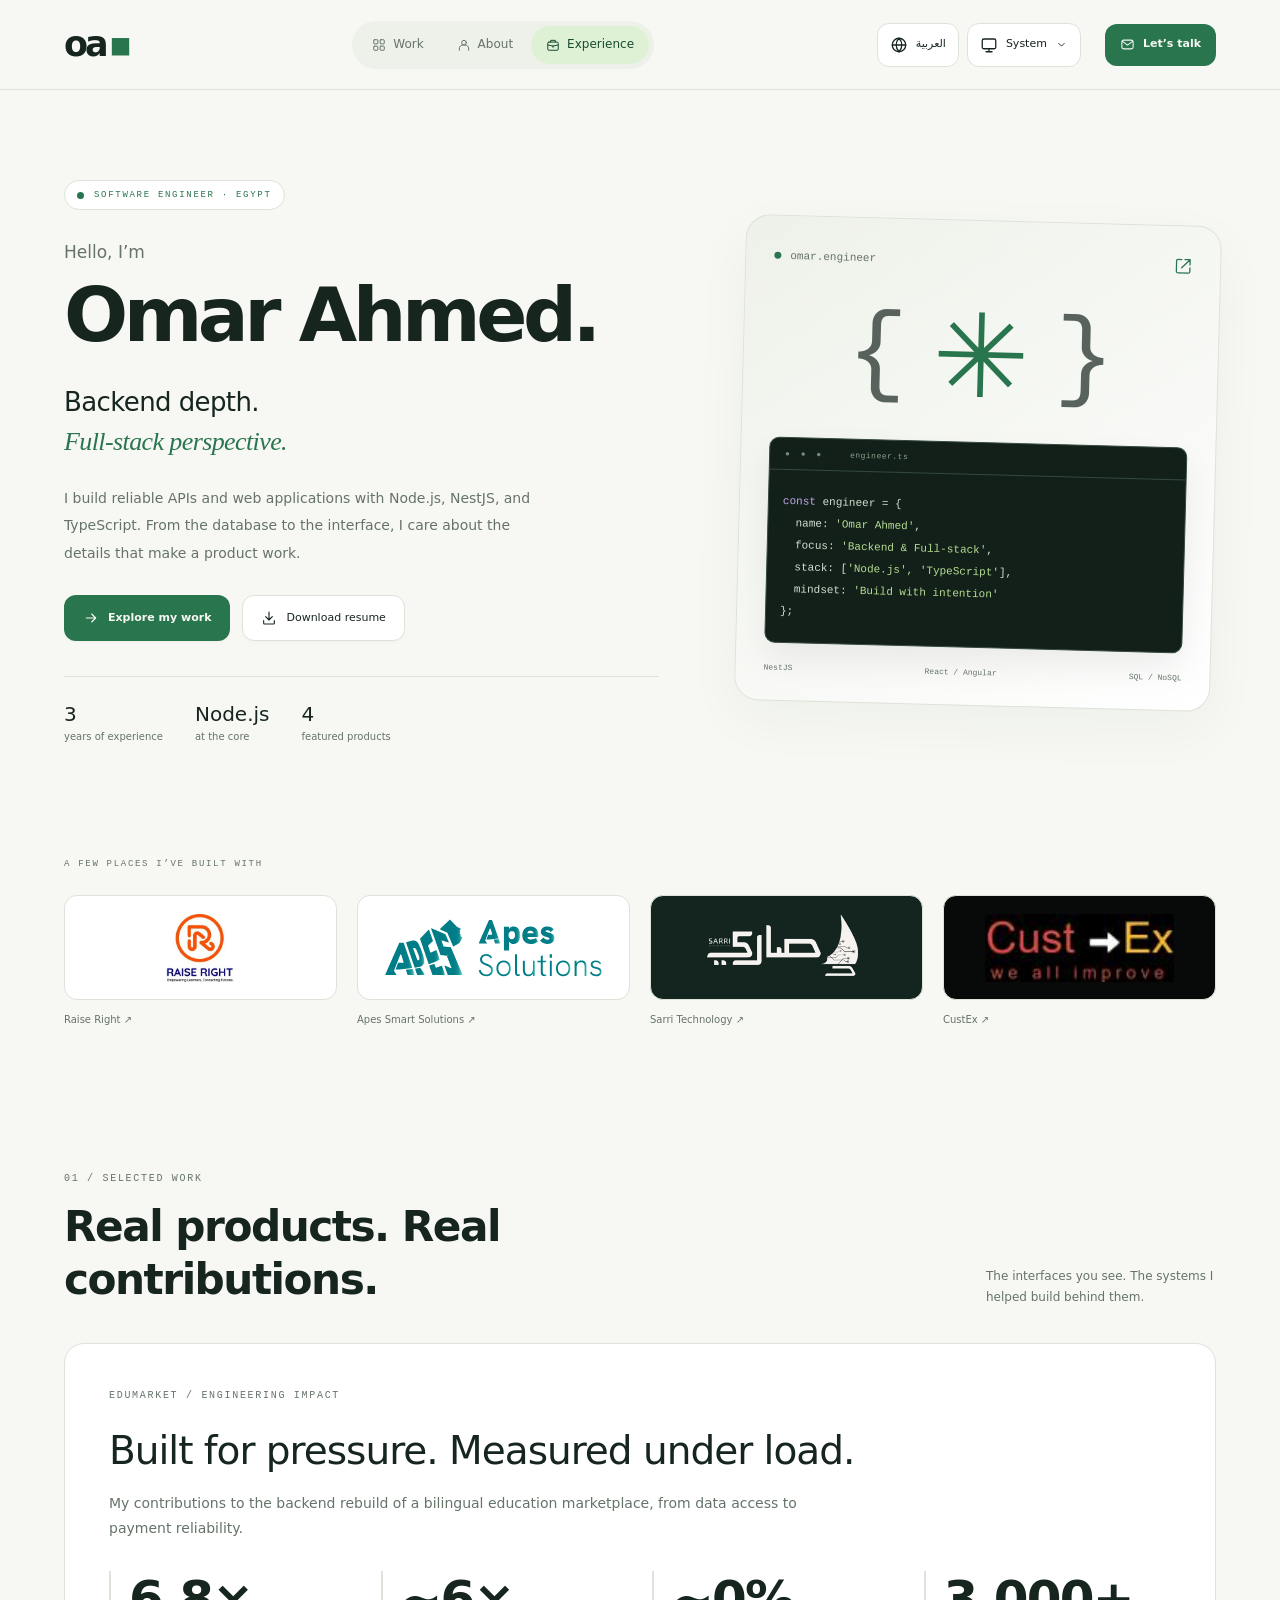
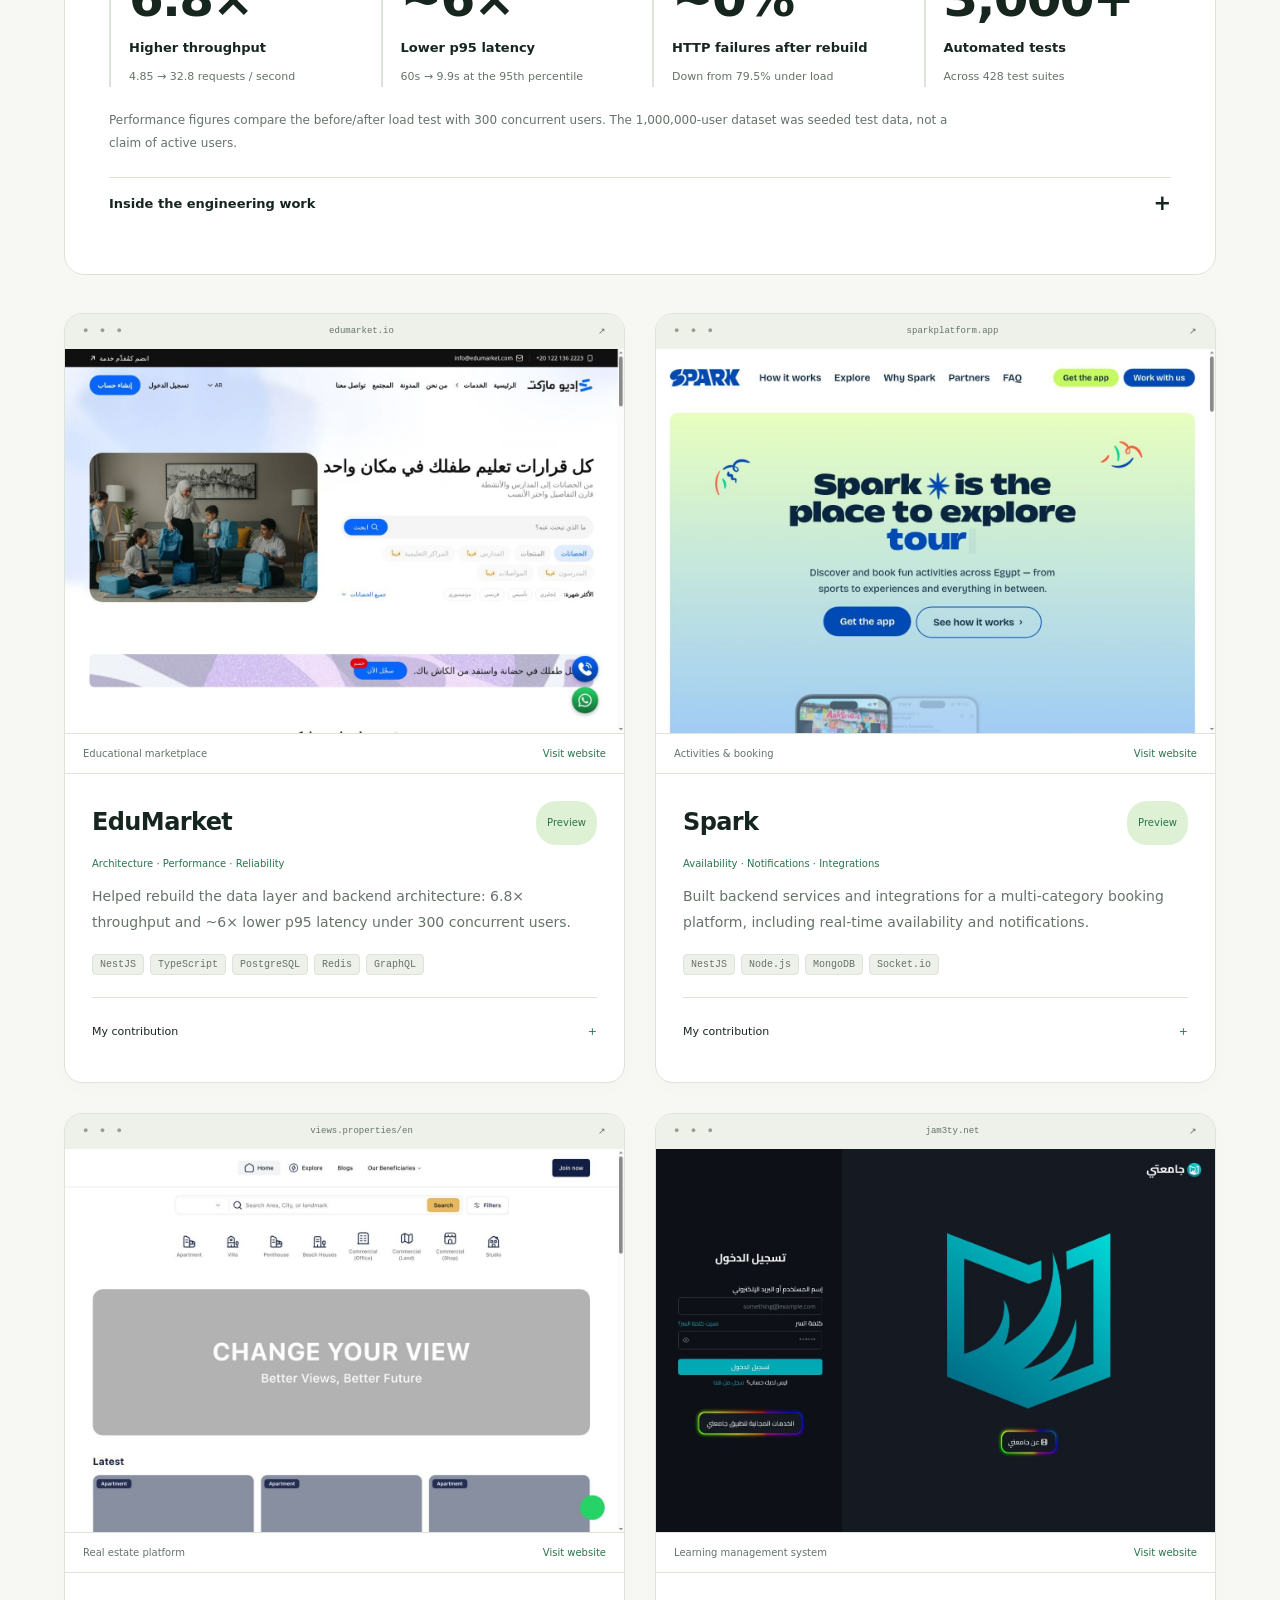
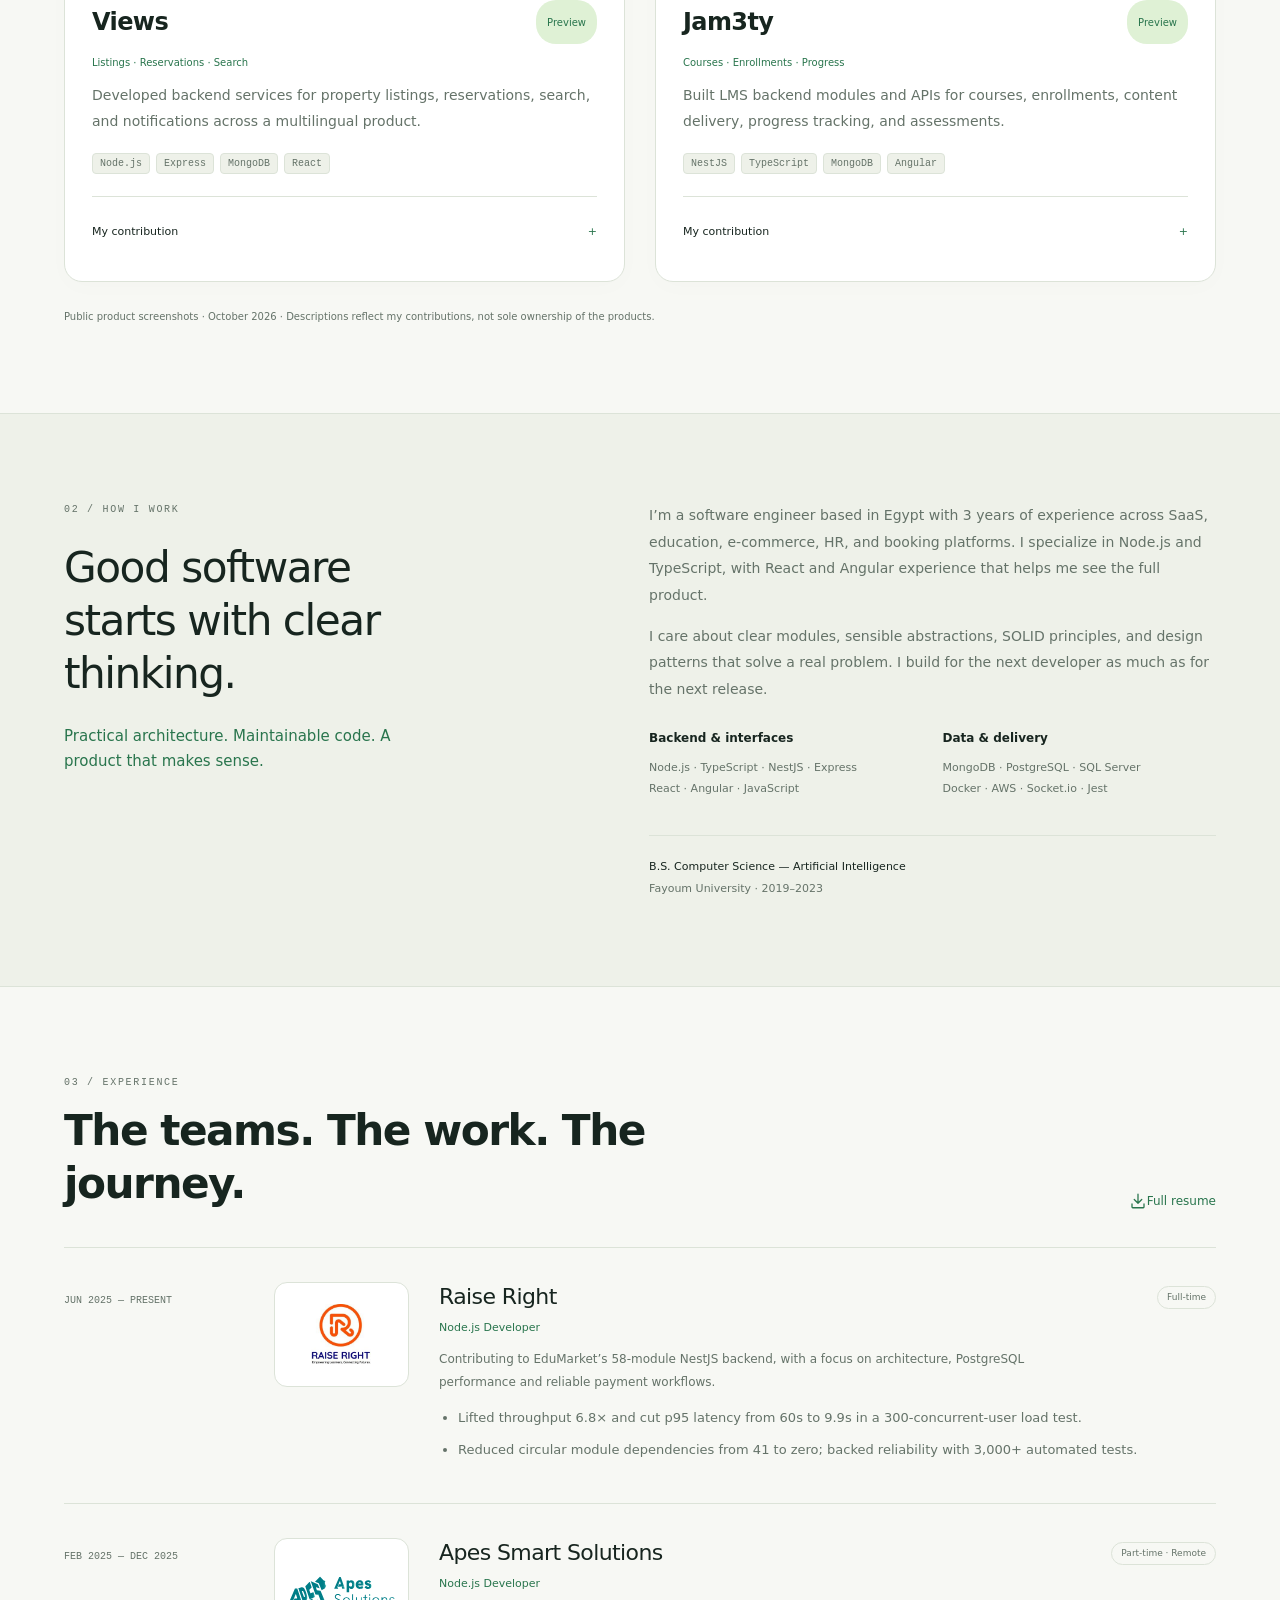
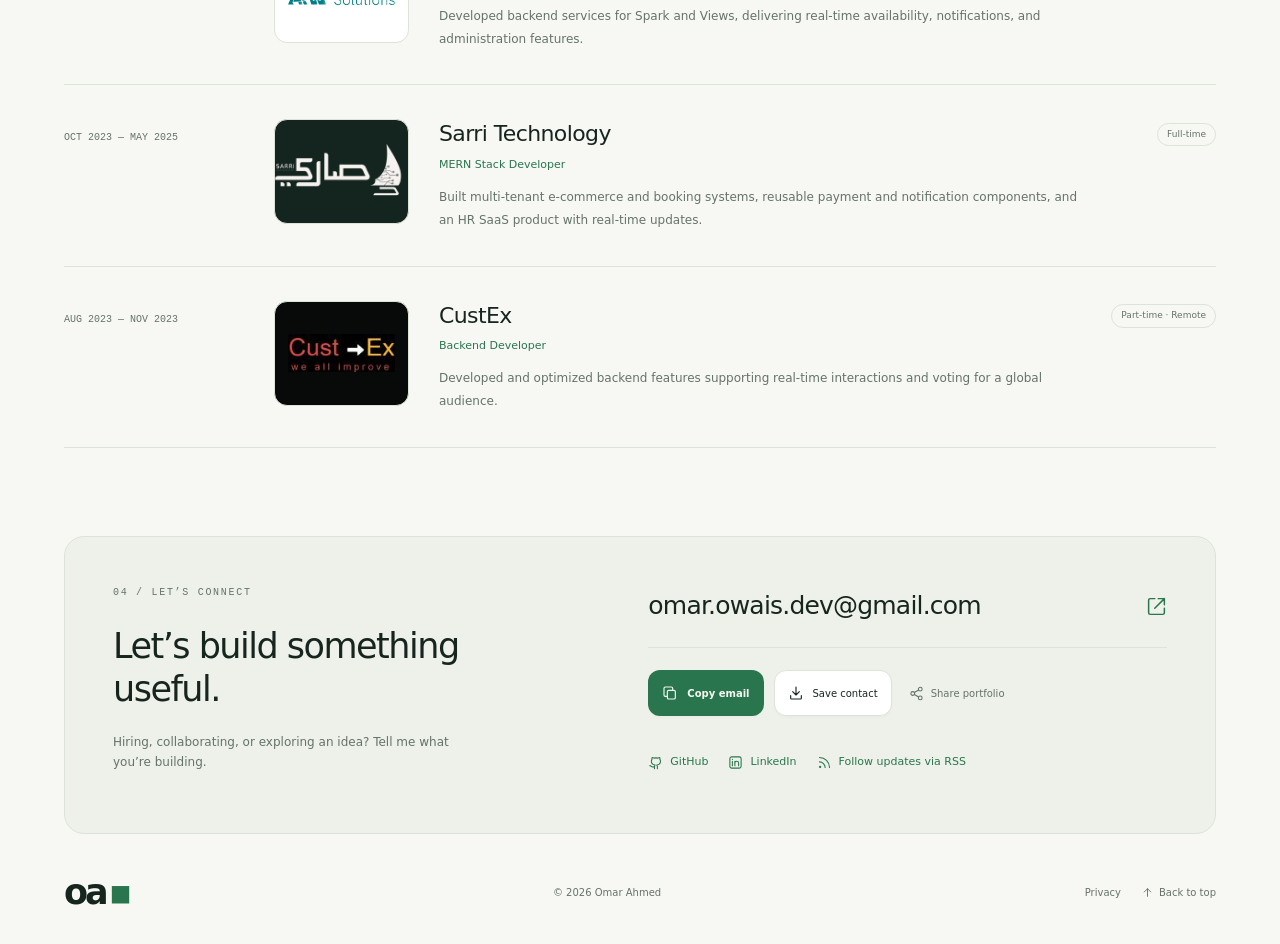
==== index.html @ 26982495 "Show measured EduMarket engineering results" ====
<!doctype html>
<html lang="en"><head><meta charset="utf-8"><meta name="viewport" content="width=device-width, initial-scale=1"><meta name="theme-color" content="#111816"><meta name="description" content="Omar Ahmed — Software Engineer specializing in Node.js, NestJS, TypeScript, and full-stack web applications."><title>Omar Ahmed | Node.js & NestJS Software Engineer</title>
<link rel="canonical" href="https://omarahmedowais.github.io/">
<meta property="og:type" content="website"><meta property="og:site_name" content="Omar Ahmed"><meta property="og:title" content="Omar Ahmed — Backend & Full-Stack Engineer"><meta property="og:description" content="Node.js, NestJS & TypeScript. Explore my work across education, booking, real estate, and SaaS."><meta property="og:url" content="https://omarahmedowais.github.io/"><meta property="og:image" content="https://omarahmedowais.github.io/social-card.png"><meta property="og:image:width" content="1200"><meta property="og:image:height" content="630"><meta name="twitter:card" content="summary_large_image"><meta name="twitter:title" content="Omar Ahmed — Software Engineer"><meta name="twitter:description" content="Backend depth. Product perspective. Node.js, NestJS & TypeScript."><meta name="twitter:image" content="https://omarahmedowais.github.io/social-card.png"><link rel="alternate" type="application/rss+xml" title="Omar Ahmed — Updates" href="feed.xml">
<script type="application/ld+json">{"@context": "https://schema.org", "@type": "Person", "name": "Omar Ahmed", "url": "https://omarahmedowais.github.io/", "jobTitle": "Software Engineer", "email": "mailto:omar.owais.dev@gmail.com", "knowsAbout": ["Node.js", "TypeScript", "NestJS", "Backend Development", "React", "Angular"], "sameAs": ["https://github.com/OmarAhmedOwais", "https://www.linkedin.com/in/omar-ahmed-owais-abdel-tawab-13a09b1b2"]}</script><link rel="icon" href="favicon.svg" type="image/svg+xml"><link rel="stylesheet" href="design-v4.css?v=2"><script src="appearance-v3.js"></script><link rel="stylesheet" href="impact-v1.css"></head>
<body><svg xmlns="http://www.w3.org/2000/svg" class="icon-definitions" aria-hidden="true"><defs><symbol id="i-globe" viewBox="0 0 24 24"><circle cx="12" cy="12" r="9"/><path d="M3 12h18M12 3c5 5 5 13 0 18-5-5-5-13 0-18Z"/></symbol><symbol id="i-sun" viewBox="0 0 24 24"><circle cx="12" cy="12" r="4"/><path d="M12 2v2m0 16v2M2 12h2m16 0h2M5 5l1.5 1.5m11 11L19 19M5 19l1.5-1.5m11-11L19 5"/></symbol><symbol id="i-moon" viewBox="0 0 24 24"><path d="M20.5 13a8.5 8.5 0 0 1-9.5-9.5A8.5 8.5 0 1 0 20.5 13Z"/></symbol><symbol id="i-monitor" viewBox="0 0 24 24"><rect x="3" y="4" width="18" height="13" rx="2"/><path d="M8 21h8m-4-4v4"/></symbol><symbol id="i-chevron" viewBox="0 0 24 24"><path d="m7 10 5 5 5-5"/></symbol><symbol id="i-check" viewBox="0 0 24 24"><path d="m5 12 4 4L19 6"/></symbol><symbol id="i-menu" viewBox="0 0 24 24"><path d="M4 6h16M4 12h16M4 18h16"/></symbol><symbol id="i-close" viewBox="0 0 24 24"><path d="m6 6 12 12M6 18 18 6"/></symbol><symbol id="i-arrow" viewBox="0 0 24 24"><path d="M5 12h14m-6-6 6 6-6 6"/></symbol><symbol id="i-arrow-up" viewBox="0 0 24 24"><path d="M12 19V5m-6 6 6-6 6 6"/></symbol><symbol id="i-external" viewBox="0 0 24 24"><path d="M14 3h7v7m0-7-11 11M10 3H5a2 2 0 0 0-2 2v14a2 2 0 0 0 2 2h14a2 2 0 0 0 2-2v-5"/></symbol><symbol id="i-download" viewBox="0 0 24 24"><path d="M12 3v12m-5-5 5 5 5-5M4 16v4a1 1 0 0 0 1 1h14a1 1 0 0 0 1-1v-4"/></symbol><symbol id="i-copy" viewBox="0 0 24 24"><rect x="8" y="8" width="12" height="13" rx="2"/><path d="M16 8V5a2 2 0 0 0-2-2H5a2 2 0 0 0-2 2v10a2 2 0 0 0 2 2h3"/></symbol><symbol id="i-share" viewBox="0 0 24 24"><circle cx="18" cy="5" r="3"/><circle cx="6" cy="12" r="3"/><circle cx="18" cy="19" r="3"/><path d="m8.6 10.5 6.8-4m-6.8 7 6.8 4"/></symbol><symbol id="i-mail" viewBox="0 0 24 24"><rect x="3" y="5" width="18" height="14" rx="3"/><path d="m4 7 8 6 8-6"/></symbol><symbol id="i-briefcase" viewBox="0 0 24 24"><rect x="3" y="7" width="18" height="14" rx="2"/><path d="M8 7V4h8v3M3 12a22 22 0 0 0 18 0m-9 1v3"/></symbol><symbol id="i-user" viewBox="0 0 24 24"><circle cx="12" cy="8" r="4"/><path d="M4 21v-2a7 7 0 0 1 7-7h2a7 7 0 0 1 7 7v2"/></symbol><symbol id="i-grid" viewBox="0 0 24 24"><rect x="3" y="3" width="7" height="7" rx="1"/><rect x="14" y="3" width="7" height="7" rx="1"/><rect x="3" y="14" width="7" height="7" rx="1"/><rect x="14" y="14" width="7" height="7" rx="1"/></symbol><symbol id="i-maximize" viewBox="0 0 24 24"><path d="M8 3H3v5m13-5h5v5M3 16v5h5m13-5v5h-5"/></symbol><symbol id="i-github" viewBox="0 0 24 24"><path d="M9 19c-4 1-4-2-6-2m12 5v-4a3 3 0 0 0-1-2c3-.3 6-1.5 6-6a4.5 4.5 0 0 0-1-3c.2-1 .1-2-.3-3-1 0-2 .6-3 1a11 11 0 0 0-6 0C8.7 4.5 7.7 4 6.7 4c-.4 1-.5 2-.3 3a4.5 4.5 0 0 0-1 3c0 4.5 3 5.7 6 6a3 3 0 0 0-1 2v4"/></symbol><symbol id="i-linkedin" viewBox="0 0 24 24"><rect x="3" y="3" width="18" height="18" rx="3"/><path d="M7 10v7m0-10v.01M11 17v-7m0 3a3 3 0 0 1 6 0v4"/></symbol><symbol id="i-rss" viewBox="0 0 24 24"><circle cx="5" cy="19" r="1"/><path d="M4 11a9 9 0 0 1 9 9M4 4a16 16 0 0 1 16 16"/></symbol></defs></svg><a data-i18n="skip" href="#main" class="skip" >Skip to content</a><header class="site-header"><a class="logo" href="#main" aria-label="Omar Ahmed">oa<span>▪</span></a><button id="mobile-toggle" class="mobile-toggle" type="button" aria-expanded="false" aria-controls="main-navigation" aria-label="Open navigation"><svg class="icon " aria-hidden="true" focusable="false"><use href="#i-menu"></use></svg></button><nav id="main-navigation" aria-label="Main navigation"><a href="#work" class="" ><svg class="icon " aria-hidden="true" focusable="false"><use href="#i-grid"></use></svg><span data-i18n="work">Work</span></a><a href="#about" class="" ><svg class="icon " aria-hidden="true" focusable="false"><use href="#i-user"></use></svg><span data-i18n="about">About</span></a><a href="#experience" class="" ><svg class="icon " aria-hidden="true" focusable="false"><use href="#i-briefcase"></use></svg><span data-i18n="experience">Experience</span></a></nav><div class="preferences"><button id="language-toggle" class="preference-button" type="button" aria-label="Switch to Arabic"><svg class="icon " aria-hidden="true" focusable="false"><use href="#i-globe"></use></svg><span data-language-name lang="ar">العربية</span></button><div class="theme-control"><button type="button" id="theme-toggle" class="preference-button" aria-haspopup="menu" aria-expanded="false" aria-controls="theme-menu" aria-label="Color theme"><svg class="icon theme-glyph" aria-hidden="true" focusable="false"><use href="#i-monitor"></use></svg><span id="theme-current" data-i18n="system_theme">System</span><svg class="icon chevron" aria-hidden="true" focusable="false"><use href="#i-chevron"></use></svg></button><div id="theme-menu" class="theme-menu" role="menu" aria-label="Color theme" hidden><button type="button" role="menuitemradio" aria-checked="false" data-theme-choice="system"><svg class="icon " aria-hidden="true" focusable="false"><use href="#i-monitor"></use></svg><span data-i18n="system_theme">System</span><svg class="icon selection-check" aria-hidden="true" focusable="false"><use href="#i-check"></use></svg></button><button type="button" role="menuitemradio" aria-checked="false" data-theme-choice="light"><svg class="icon " aria-hidden="true" focusable="false"><use href="#i-sun"></use></svg><span data-i18n="light_theme">Light</span><svg class="icon selection-check" aria-hidden="true" focusable="false"><use href="#i-check"></use></svg></button><button type="button" role="menuitemradio" aria-checked="false" data-theme-choice="dark"><svg class="icon " aria-hidden="true" focusable="false"><use href="#i-moon"></use></svg><span data-i18n="dark_theme">Dark</span><svg class="icon selection-check" aria-hidden="true" focusable="false"><use href="#i-check"></use></svg></button></div></div></div><a href="mailto:omar.owais.dev@gmail.com" class="header-contact" ><svg class="icon " aria-hidden="true" focusable="false"><use href="#i-mail"></use></svg><span data-i18n="header_contact">Let’s talk</span></a></header><main id="main"><section class="hero"><div class="hero-copy"><p class="eyebrow"><span class="status-dot"></span><span data-i18n="intro_tag" >SOFTWARE ENGINEER · EGYPT</span></p><p data-i18n="hello" class="hero-hello">Hello, I’m</p><h1 data-i18n="name" >Omar Ahmed.</h1><div class="hero-title"><span data-i18n="role" >Backend depth.</span><br><em data-i18n="role2" >Full-stack perspective.</em></div><p data-i18n="intro" class="intro">I build reliable APIs and web applications with Node.js, NestJS, and TypeScript. From the database to the interface, I care about the details that make a product work.</p><div class="hero-actions"><a href="#work" class="button primary" ><svg class="icon " aria-hidden="true" focusable="false"><use href="#i-arrow"></use></svg><span data-i18n="explore">Explore my work</span></a><a href="Omar-Ahmed-Resume.pdf" class="button secondary" download data-event="resume_download"><svg class="icon " aria-hidden="true" focusable="false"><use href="#i-download"></use></svg><span data-i18n="resume">Download resume</span></a></div><div class="hero-facts"><div><strong>3</strong><span data-i18n="years" >years of experience</span></div><div><strong>Node.js</strong><span data-i18n="core" >at the core</span></div><div><strong>4</strong><span data-i18n="products" >featured products</span></div></div></div><div class="engineer-card"><div class="card-top"><span class="status-dot"></span><span>omar.engineer</span><span class="card-symbol"><svg class="icon " aria-hidden="true" focusable="false"><use href="#i-external"></use></svg></span></div><div class="code-portrait" aria-hidden="true"><span class="brace">&#123;</span><span class="code-star">✳</span><span class="brace">&#125;</span></div><div class="code-window" dir="ltr"><div class="code-dots">● ● ● <span>engineer.ts</span></div><pre><code><span class="code-purple">const</span> engineer = &#123;
  name: <span class="code-green">'Omar Ahmed'</span>,
  focus: <span class="code-green">'Backend & Full-stack'</span>,
  stack: [<span class="code-green">'Node.js', 'TypeScript'</span>],
  mindset: <span class="code-green">'Build with intention'</span>
&#125;;</code></pre></div><div class="card-footer"><span>NestJS</span><span>React / Angular</span><span>SQL / NoSQL</span></div></div></section><section class="company-strip"><p data-i18n="companies_title" class="eyebrow">A FEW PLACES I’VE BUILT WITH</p><div class="company-logos"><a class="company-item" href="https://www.linkedin.com/company/raise-right/" target="_blank" rel="noopener noreferrer"><div class="brand-panel raise"><img src="raise-right-logo.jpg" alt="Raise Right" width="180" height="88"></div><span>Raise Right ↗</span></a><a class="company-item" href="https://apessolutions.com/" target="_blank" rel="noopener noreferrer"><div class="brand-panel apes"><img src="apes-logo.svg" alt="Apes Smart Solutions" width="180" height="88"></div><span>Apes Smart Solutions ↗</span></a><a class="company-item" href="https://sarri.sa/" target="_blank" rel="noopener noreferrer"><div class="brand-panel sarri"><img src="sarri-logo.png" alt="Sarri Technology" width="180" height="88"></div><span>Sarri Technology ↗</span></a><a class="company-item" href="https://custex.com/celebrities" target="_blank" rel="noopener noreferrer"><div class="brand-panel custex"><img src="custex-logo.webp" alt="CustEx" width="180" height="88"></div><span>CustEx ↗</span></a></div></section><section id="work"><div class="section-heading"><div><p data-i18n="work_eyebrow" class="eyebrow">01 / SELECTED WORK</p><h2 data-i18n="work_title" >Real products. Real contributions.</h2></div><p data-i18n="work_intro" >The interfaces you see. The systems I helped build behind them.</p></div><article class="impact-case" aria-labelledby="impact-title"><p class="eyebrow" data-i18n="impact_eyebrow">EDUMARKET / ENGINEERING IMPACT</p><h3 id="impact-title" data-i18n="impact_title">Built for pressure. Measured under load.</h3><p class="impact-intro" data-i18n="impact_intro">My contributions to the backend rebuild of a bilingual education marketplace, from data access to payment reliability.</p><div class="impact-metrics"><div class="impact-metric"><strong dir="ltr">6.8×</strong><span data-i18n="impact_throughput">Higher throughput</span><small data-i18n="impact_throughput_detail">4.85 → 32.8 requests / second</small></div><div class="impact-metric"><strong dir="ltr">~6×</strong><span data-i18n="impact_latency">Lower p95 latency</span><small data-i18n="impact_latency_detail">60s → 9.9s at the 95th percentile</small></div><div class="impact-metric"><strong dir="ltr">~0%</strong><span data-i18n="impact_failures">HTTP failures after rebuild</span><small data-i18n="impact_failures_detail">Down from 79.5% under load</small></div><div class="impact-metric"><strong dir="ltr">3,000+</strong><span data-i18n="impact_tests">Automated tests</span><small data-i18n="impact_tests_detail">Across 428 test suites</small></div></div><p class="impact-context" data-i18n="impact_context">Performance figures compare the before/after load test with 300 concurrent users. The 1,000,000-user dataset was seeded test data, not a claim of active users.</p><details class="impact-details"><summary><span data-i18n="impact_expand">Inside the engineering work</span><span aria-hidden="true">+</span></summary><div class="impact-breakdown"><div><h4 data-i18n="impact_arch_h">Architecture with clear boundaries</h4><p data-i18n="impact_arch">Contributed across 58 NestJS modules using CQRS, hexagonal architecture and DDD, with GraphQL and REST interfaces. Removed 41 circular module dependencies; dependency-cruiser and commit/push checks keep them at zero.</p></div><div><h4 data-i18n="impact_data_h">Faster paths to the data</h4><p data-i18n="impact_data">Used pg_stat_statements to locate bottlenecks, then addressed unindexed scans and N+1 queries with targeted indexes, DataLoader batching and tag-based Redis caching. Top queries fell from 6–15s to sub-millisecond; measured cache hits reached 99.9%.</p></div><div><h4 data-i18n="impact_payment_h">Recovery where it matters</h4><p data-i18n="impact_payment">Restored enrollment and wallet flows from 0% to 100% success in load tests. Integrated Kashier and Paymob with circuit breakers, alongside wallet and installment workflows.</p></div><div><h4 data-i18n="impact_quality_h">Reliability backed by tests</h4><p data-i18n="impact_quality">3,000+ tests across 428 Jest/Testcontainers suites, plus 23 k6 scenarios using 1,000,000 seeded users. Coverage includes a 20→200 RPS spike and a 45-minute soak at 15 RPS, with Sentry, Prometheus and Loki for observability.</p></div></div></details></article><div class="project-grid"><article class="project"><a class="project-preview" href="https://edumarket.io/" target="_blank" rel="noopener noreferrer" data-event="project_visit" data-project="edumarket" aria-label="EduMarket"><div class="browser-bar" dir="ltr"><span>● ● ●</span><span>edumarket.io</span><span>↗</span></div><img src="edumarket.jpg" alt="EduMarket website" loading="lazy" width="1348" height="926"><div class="preview-label"><span data-i18n="edumarket_cat" >Educational marketplace</span><span data-i18n="edumarket_visit" >Visit website ↗</span></div></a><div class="project-content"><div class="project-title"><h3 data-i18n="edumarket_name" >EduMarket</h3><button class="zoom-button" type="button" data-preview="edumarket.jpg" data-title="EduMarket"><span data-i18n="edumarket_preview" >⤢ Preview</span></button></div><p data-i18n="edumarket_scope" class="project-scope">Architecture · Performance · Reliability</p><p data-i18n="edumarket_desc" class="project-description">Helped rebuild the data layer and backend architecture: 6.8× throughput and ~6× lower p95 latency under 300 concurrent users.</p><div class="tags"><span dir="ltr">NestJS</span><span dir="ltr">TypeScript</span><span dir="ltr">PostgreSQL</span><span dir="ltr">Redis</span><span dir="ltr">GraphQL</span></div><details class="case-details"><summary><span data-i18n="edumarket_contribution" >My contribution</span><span aria-hidden="true">+</span></summary><div><p data-i18n="edumarket_detail" >Contributed across 58 NestJS modules, optimized PostgreSQL read paths with DataLoader and Redis, and restored enrollment and wallet flows to 100% success under load. See the engineering impact breakdown above.</p><p data-i18n="edumarket_stack" >Stack: NestJS, TypeScript, PostgreSQL, Redis, GraphQL, REST</p></div></details></div></article><article class="project"><a class="project-preview" href="https://sparkplatform.app/" target="_blank" rel="noopener noreferrer" data-event="project_visit" data-project="spark" aria-label="Spark"><div class="browser-bar" dir="ltr"><span>● ● ●</span><span>sparkplatform.app</span><span>↗</span></div><img src="spark.jpg" alt="Spark website" loading="lazy" width="1348" height="926"><div class="preview-label"><span data-i18n="spark_cat" >Activities & booking</span><span data-i18n="spark_visit" >Visit website ↗</span></div></a><div class="project-content"><div class="project-title"><h3 data-i18n="spark_name" >Spark</h3><button class="zoom-button" type="button" data-preview="spark.jpg" data-title="Spark"><span data-i18n="spark_preview" >⤢ Preview</span></button></div><p data-i18n="spark_scope" class="project-scope">Availability · Notifications · Integrations</p><p data-i18n="spark_desc" class="project-description">Built backend services and integrations for a multi-category booking platform, including real-time availability and notifications.</p><div class="tags"><span dir="ltr">NestJS</span><span dir="ltr">Node.js</span><span dir="ltr">MongoDB</span><span dir="ltr">Socket.io</span></div><details class="case-details"><summary><span data-i18n="spark_contribution" >My contribution</span><span aria-hidden="true">+</span></summary><div><p data-i18n="spark_detail" >Developed reliable APIs and integrations to support booking and product workflows.</p><p data-i18n="spark_stack" >Stack: NestJS, Node.js, MongoDB, Socket.io</p></div></details></div></article><article class="project"><a class="project-preview" href="https://views.properties/en" target="_blank" rel="noopener noreferrer" data-event="project_visit" data-project="views" aria-label="Views"><div class="browser-bar" dir="ltr"><span>● ● ●</span><span>views.properties/en</span><span>↗</span></div><img src="views.jpg" alt="Views website" loading="lazy" width="1348" height="926"><div class="preview-label"><span data-i18n="views_cat" >Real estate platform</span><span data-i18n="views_visit" >Visit website ↗</span></div></a><div class="project-content"><div class="project-title"><h3 data-i18n="views_name" >Views</h3><button class="zoom-button" type="button" data-preview="views.jpg" data-title="Views"><span data-i18n="views_preview" >⤢ Preview</span></button></div><p data-i18n="views_scope" class="project-scope">Listings · Reservations · Search</p><p data-i18n="views_desc" class="project-description">Developed backend services for property listings, reservations, search, and notifications across a multilingual product.</p><div class="tags"><span dir="ltr">Node.js</span><span dir="ltr">Express</span><span dir="ltr">MongoDB</span><span dir="ltr">React</span></div><details class="case-details"><summary><span data-i18n="views_contribution" >My contribution</span><span aria-hidden="true">+</span></summary><div><p data-i18n="views_detail" >Built APIs supporting the property discovery and booking experience.</p><p data-i18n="views_stack" >Stack: Node.js, Express, MongoDB, React</p></div></details></div></article><article class="project"><a class="project-preview" href="https://jam3ty.net/" target="_blank" rel="noopener noreferrer" data-event="project_visit" data-project="jam3ty" aria-label="Jam3ty"><div class="browser-bar" dir="ltr"><span>● ● ●</span><span>jam3ty.net</span><span>↗</span></div><img src="jam3ty.jpg" alt="Jam3ty website" loading="lazy" width="1348" height="926"><div class="preview-label"><span data-i18n="jam3ty_cat" >Learning management system</span><span data-i18n="jam3ty_visit" >Visit website ↗</span></div></a><div class="project-content"><div class="project-title"><h3 data-i18n="jam3ty_name" >Jam3ty</h3><button class="zoom-button" type="button" data-preview="jam3ty.jpg" data-title="Jam3ty"><span data-i18n="jam3ty_preview" >⤢ Preview</span></button></div><p data-i18n="jam3ty_scope" class="project-scope">Courses · Enrollments · Progress</p><p data-i18n="jam3ty_desc" class="project-description">Built LMS backend modules and APIs for courses, enrollments, content delivery, progress tracking, and assessments.</p><div class="tags"><span dir="ltr">NestJS</span><span dir="ltr">TypeScript</span><span dir="ltr">MongoDB</span><span dir="ltr">Angular</span></div><details class="case-details"><summary><span data-i18n="jam3ty_contribution" >My contribution</span><span aria-hidden="true">+</span></summary><div><p data-i18n="jam3ty_detail" >Contributed to an LMS serving Arab Open University students. The image shows the public sign-in page.</p><p data-i18n="jam3ty_stack" >Stack: NestJS, TypeScript, MongoDB, Angular</p></div></details></div></article></div><p data-i18n="work_note" class="work-note">Public product screenshots · October 2026 · Descriptions reflect my contributions, not sole ownership of the products.</p></section><section id="about" class="about"><div><p data-i18n="about_eyebrow" class="eyebrow">02 / HOW I WORK</p><h2 data-i18n="about_title" >Good software starts with clear thinking.</h2><p data-i18n="about_intro" class="about-lead">Practical architecture. Maintainable code. A product that makes sense.</p></div><div><p data-i18n="about_body" >I’m a software engineer based in Egypt with 3 years of experience across SaaS, education, e-commerce, HR, and booking platforms. I specialize in Node.js and TypeScript, with React and Angular experience that helps me see the full product.</p><p data-i18n="about_body2" >I care about clear modules, sensible abstractions, SOLID principles, and design patterns that solve a real problem. I build for the next developer as much as for the next release.</p><div class="skill-groups"><div><h3 data-i18n="toolkit" >Backend & interfaces</h3><p dir="ltr">Node.js · TypeScript · NestJS · Express<br>React · Angular · JavaScript</p></div><div><h3 data-i18n="data_delivery" >Data & delivery</h3><p dir="ltr">MongoDB · PostgreSQL · SQL Server<br>Docker · AWS · Socket.io · Jest</p></div></div><div class="education"><strong data-i18n="degree" >B.S. Computer Science — Artificial Intelligence</strong><span data-i18n="university" >Fayoum University · 2019–2023</span></div></div></section><section id="experience"><div class="section-heading"><div><p data-i18n="experience_eyebrow" class="eyebrow">03 / EXPERIENCE</p><h2 data-i18n="experience_title" >The teams. The work. The journey.</h2></div><a href="Omar-Ahmed-Resume.pdf" class="text-link" download><svg class="icon " aria-hidden="true" focusable="false"><use href="#i-download"></use></svg><span data-i18n="full_resume">Full resume</span></a></div><div class="timeline"><article><p data-i18n="exp0_date" class="date">JUN 2025 — PRESENT</p><a class="experience-brand brand-panel raise" href="https://www.linkedin.com/company/raise-right/" target="_blank" rel="noopener noreferrer"><img src="raise-right-logo.jpg" alt="Raise Right logo" loading="lazy" width="150" height="70"></a><div class="experience-copy"><div class="role-line"><h3>Raise Right</h3><span data-i18n="exp0_mode" class="work-mode">Full-time</span></div><h4 data-i18n="exp0_role" >Node.js Developer</h4><p data-i18n="exp0_desc" >Contributing to EduMarket’s 58-module NestJS backend, with a focus on architecture, PostgreSQL performance and reliable payment workflows.</p><ul class="experience-results"><li data-i18n="exp0_result1">Lifted throughput 6.8× and cut p95 latency from 60s to 9.9s in a 300-concurrent-user load test.</li><li data-i18n="exp0_result2">Reduced circular module dependencies from 41 to zero; backed reliability with 3,000+ automated tests.</li></ul></div></article><article><p data-i18n="exp1_date" class="date">FEB 2025 — DEC 2025</p><a class="experience-brand brand-panel apes" href="https://apessolutions.com/" target="_blank" rel="noopener noreferrer"><img src="apes-logo.svg" alt="Apes Smart Solutions logo" loading="lazy" width="150" height="70"></a><div class="experience-copy"><div class="role-line"><h3>Apes Smart Solutions</h3><span data-i18n="exp1_mode" class="work-mode">Part-time · Remote</span></div><h4 data-i18n="exp1_role" >Node.js Developer</h4><p data-i18n="exp1_desc" >Developed backend services for Spark and Views, delivering real-time availability, notifications, and administration features.</p></div></article><article><p data-i18n="exp2_date" class="date">OCT 2023 — MAY 2025</p><a class="experience-brand brand-panel sarri" href="https://sarri.sa/" target="_blank" rel="noopener noreferrer"><img src="sarri-logo.png" alt="Sarri Technology logo" loading="lazy" width="150" height="70"></a><div class="experience-copy"><div class="role-line"><h3>Sarri Technology</h3><span data-i18n="exp2_mode" class="work-mode">Full-time</span></div><h4 data-i18n="exp2_role" >MERN Stack Developer</h4><p data-i18n="exp2_desc" >Built multi-tenant e-commerce and booking systems, reusable payment and notification components, and an HR SaaS product with real-time updates.</p></div></article><article><p data-i18n="exp3_date" class="date">AUG 2023 — NOV 2023</p><a class="experience-brand brand-panel custex" href="https://custex.com/celebrities" target="_blank" rel="noopener noreferrer"><img src="custex-logo.webp" alt="CustEx logo" loading="lazy" width="150" height="70"></a><div class="experience-copy"><div class="role-line"><h3>CustEx</h3><span data-i18n="exp3_mode" class="work-mode">Part-time · Remote</span></div><h4 data-i18n="exp3_role" >Backend Developer</h4><p data-i18n="exp3_desc" >Developed and optimized backend features supporting real-time interactions and voting for a global audience.</p></div></article></div></section><section class="contact" id="contact"><div><p data-i18n="contact_eyebrow" class="eyebrow">04 / LET’S CONNECT</p><h2 data-i18n="contact_title" >Let’s build something useful.</h2><p data-i18n="contact_note" >Hiring, collaborating, or exploring an idea? Tell me what you’re building.</p></div><div class="contact-content"><a class="contact-email" href="mailto:omar.owais.dev@gmail.com" dir="ltr">omar.owais.dev@gmail.com <span><svg class="icon " aria-hidden="true" focusable="false"><use href="#i-external"></use></svg></span></a><div class="contact-tools"><button id="copy-email" type="button" class="button primary"><svg class="icon " aria-hidden="true" focusable="false"><use href="#i-copy"></use></svg><span data-i18n="copy_email">Copy email</span></button><a href="Omar-Ahmed.vcf" class="button secondary" download data-event="save_contact"><svg class="icon " aria-hidden="true" focusable="false"><use href="#i-download"></use></svg><span data-i18n="save_contact">Save contact</span></a><button id="share-profile" type="button" class="text-button"><svg class="icon " aria-hidden="true" focusable="false"><use href="#i-share"></use></svg><span data-i18n="share">Share portfolio</span></button></div><div class="contact-links"><a href="https://github.com/OmarAhmedOwais" target="_blank" rel="noopener noreferrer" data-event="github_follow"><svg class="icon " aria-hidden="true" focusable="false"><use href="#i-github"></use></svg><span>GitHub</span></a><a href="https://www.linkedin.com/in/omar-ahmed-owais-abdel-tawab-13a09b1b2" target="_blank" rel="noopener noreferrer" data-event="linkedin_connect"><svg class="icon " aria-hidden="true" focusable="false"><use href="#i-linkedin"></use></svg><span>LinkedIn</span></a><a href="feed.xml" class="" ><svg class="icon " aria-hidden="true" focusable="false"><use href="#i-rss"></use></svg><span data-i18n="rss">Follow updates via RSS</span></a></div></div></section></main><footer><a href="#main" class="logo" aria-label="Omar Ahmed">oa<span>▪</span></a><p>© <span id="year">2026</span> <span data-i18n="footer_name" >Omar Ahmed</span></p><div class="footer-tools"><a data-i18n="privacy" href="privacy.html" class="" >Privacy</a><button data-i18n="analytics_preferences" id="analytics-settings" type="button" hidden>Analytics preferences</button><a href="#main" class="" ><svg class="icon " aria-hidden="true" focusable="false"><use href="#i-arrow-up"></use></svg><span data-i18n="top">Back to top</span></a></div></footer><dialog id="preview-dialog" aria-labelledby="preview-title"><div class="preview-toolbar"><h2 id="preview-title">Project preview</h2><button type="button" id="close-preview" aria-label="Close screenshot preview"><svg class="icon " aria-hidden="true" focusable="false"><use href="#i-close"></use></svg></button></div><img id="preview-image" alt="" width="1348" height="926"></dialog><div id="toast" role="status" aria-live="polite"></div><section id="consent-banner" class="consent-banner" aria-label="Analytics preferences" hidden><div><strong data-i18n="consent_title" >Help me improve this portfolio?</strong><p data-i18n="consent_body" >Optional Google Analytics measures visits and clicks. It stays off unless you accept.</p><a data-i18n="consent_privacy" href="privacy.html" class="" >Privacy details</a></div><div class="consent-actions"><button data-i18n="consent_reject" type="button" id="reject-analytics">No thanks</button><button data-i18n="consent_accept" type="button" id="accept-analytics">Accept analytics</button></div></section><script src="translations-v4.js?v=4"></script><script src="analytics-config.js?v=4"></script><script src="interactions-v4.js?v=2"></script><script src="controls-v4.js"></script></body></html>
---- design-v4.css ----
:root{color-scheme:light;--bg:#f7f8f4;--surface:#fff;--soft:#eef1e9;--ink:#17251f;--muted:#657369;--line:#dce3d8;--accent:#29754d;--accent-bg:#dff1d5;--accent-ink:#174b30;--header:#f7f8f4ed;--shadow:0 18px 55px #182a1e0b}html[data-theme=dark]{color-scheme:dark;--bg:#101914;--surface:#18231d;--soft:#202d24;--ink:#edf3e8;--muted:#a4b3a4;--line:#344439;--accent:#b0df8f;--accent-bg:#31492c;--accent-ink:#d2efba;--header:#101914ed;--shadow:0 18px 55px #0002}*{box-sizing:border-box}html{scroll-behavior:smooth;scroll-padding-top:100px}body{margin:0;background:var(--bg);color:var(--ink);font-family:Arial,Tahoma,sans-serif;font-size:15px;line-height:1.7}button,input,select{font:inherit}a{color:inherit;text-decoration:none}button,a,select,summary{-webkit-tap-highlight-color:transparent}button{cursor:pointer}a:focus-visible,button:focus-visible,select:focus-visible,summary:focus-visible{outline:3px solid var(--accent);outline-offset:5px}button{color:inherit}::selection{background:var(--accent-bg);color:var(--accent-ink)}.sr-only,.skip:not(:focus){position:absolute;width:1px;height:1px;padding:0;overflow:hidden;clip:rect(0,0,0,0);white-space:nowrap}.skip:focus{position:fixed;top:8px;inset-inline-start:15px;background:var(--ink);color:var(--bg);padding:8px 15px;z-index:100}.site-header{max-width:1440px;margin:auto;height:88px;padding:0 5%;display:flex;gap:30px;align-items:center;border-bottom:1px solid var(--line);position:sticky;top:0;z-index:30;background:var(--header);backdrop-filter:blur(18px)}.logo{font-weight:800;font-size:35px;letter-spacing:-3px;line-height:1;direction:ltr}.logo span{color:var(--accent);margin-inline-start:3px}nav{display:flex;gap:29px;margin-inline:auto;font-size:13px}nav a:hover{color:var(--accent)}.preferences{display:flex;align-items:center;gap:6px;border:1px solid var(--line);background:var(--surface);border-radius:40px;padding:4px}.preferences button{border:0;background:var(--soft);border-radius:30px;padding:5px 13px;font-size:12px}.theme-label select{max-width:95px;border:0;background:transparent;padding:4px 7px;font-size:12px;color:var(--ink);cursor:pointer}.header-contact{font-size:12px;border-bottom:1px solid var(--ink);white-space:nowrap}main,footer{max-width:1340px;margin:auto}section{padding:88px 5%}.hero{display:grid;grid-template-columns:1.25fr 1fr;gap:7%;align-items:center;padding-top:76px;padding-bottom:70px}.eyebrow{font:10px/1.6 monospace;letter-spacing:1.7px;color:var(--muted);margin:0 0 24px}.hero .eyebrow{color:var(--accent)}.status-dot{display:inline-block;background:var(--accent);width:7px;height:7px;border-radius:50%;margin-inline-end:9px}.hero-hello{font-size:19px;margin:0 0 5px;color:var(--muted)}h1{font-weight:600;font-size:clamp(48px,5.5vw,78px);letter-spacing:-4px;line-height:1.15;margin:0 0 26px}h2{font-weight:500;font-size:clamp(29px,3.3vw,43px);line-height:1.25;letter-spacing:-1.5px;margin:0}h3{font-size:24px;line-height:1.4;font-weight:500;letter-spacing:-.6px;margin:0}.hero-title{font-size:26px;line-height:1.4;letter-spacing:-.6px}.hero-title em{font-family:Georgia,serif;font-weight:400;color:var(--accent)}.intro{max-width:500px;font-size:15px;color:var(--muted);line-height:1.9;margin:24px 0 28px}.hero-actions{display:flex;gap:12px;flex-wrap:wrap}.button{display:inline-flex;align-items:center;justify-content:center;padding:12px 20px;border-radius:8px;font-size:12px;border:1px solid transparent;transition:transform .2s,background .2s}.button:hover{transform:translateY(-2px)}.primary{background:var(--accent);color:var(--bg);font-weight:600}.secondary{background:var(--surface);border-color:var(--line);color:var(--ink)}.hero-facts{display:flex;gap:32px;border-top:1px solid var(--line);padding-top:25px;margin-top:36px}.hero-facts div{display:flex;flex-direction:column}.hero-facts strong{font-size:20px;line-height:1.4;font-weight:500;direction:ltr}.hero-facts span{font-size:10px;color:var(--muted)}.engineer-card{background:var(--soft);border:1px solid var(--line);border-radius:18px;padding:24px;box-shadow:var(--shadow);transform:rotate(2deg)}.card-top{display:flex;align-items:center;font:11px monospace;color:var(--muted);direction:ltr}.card-symbol{margin-left:auto;font-size:20px;color:var(--accent)}.code-portrait{height:160px;display:flex;align-items:center;justify-content:center;gap:25px;direction:ltr}.brace{font:100px monospace;color:var(--ink);font-weight:300;opacity:.7}.code-star{font-size:116px;color:var(--accent);line-height:1}.code-window{background:#122019;border:1px solid #344a3c;border-radius:10px;overflow:hidden;color:#d4ded1}.code-dots{font:8px monospace;color:#748b79;border-bottom:1px solid #344a3c;padding:11px 15px;letter-spacing:3px}.code-dots span{margin-left:18px;letter-spacing:.5px;color:#8ca18e}.code-window pre{font:11px/2 monospace;margin:0;padding:20px 14px;overflow:auto}.code-purple{color:#c1a6e9}.code-green{color:#b7dc93}.card-footer{display:flex;justify-content:space-between;gap:10px;font:8px monospace;color:var(--muted);padding:20px 0 0;direction:ltr}.company-strip{padding-top:30px;padding-bottom:50px}.company-strip .eyebrow{font-size:9px}.company-logos{display:grid;grid-template-columns:repeat(4,1fr);gap:20px}.company-item{display:flex;flex-direction:column;gap:12px;font-size:11px;color:var(--muted)}.brand-panel{height:105px;display:flex;align-items:center;justify-content:center;border-radius:10px;border:1px solid var(--line);overflow:hidden}.brand-panel img{width:80%;height:68px;object-fit:contain}.brand-panel.raise,.brand-panel.apes{background:#fff}.brand-panel.sarri{background:#14251f}.brand-panel.sarri img{width:98%;height:96px;object-fit:contain;transform:scale(1.45)}.brand-panel.custex{background:#080a09}.company-item:hover>span{color:var(--accent)}.section-heading{display:flex;gap:35px;justify-content:space-between;align-items:end;margin-bottom:36px}.section-heading>div{max-width:700px}.section-heading>p{color:var(--muted);font-size:12px;max-width:230px;margin:0}.section-heading .eyebrow{margin-bottom:14px}.project-grid{display:grid;grid-template-columns:1fr 1fr;gap:30px}.project{background:var(--surface);border:1px solid var(--line);border-radius:13px;overflow:hidden;transition:box-shadow .25s,transform .25s}.project:hover{box-shadow:var(--shadow);transform:translateY(-3px)}.project-preview{display:block}.browser-bar{display:flex;justify-content:space-between;padding:12px 17px;background:var(--soft);font:9px monospace;color:var(--muted)}.browser-bar>span:first-child{color:#93a18f;letter-spacing:3px}.project-preview>img{display:block;width:100%;height:auto;aspect-ratio:1.456;object-fit:cover;object-position:top}.preview-label{display:flex;justify-content:space-between;gap:12px;border-top:1px solid var(--line);border-bottom:1px solid var(--line);padding:11px 18px;font-size:10px;color:var(--muted)}.preview-label>span:last-child{color:var(--accent)}.project-content{padding:25px}.project-title{display:flex;gap:20px;align-items:center;justify-content:space-between}.zoom-button{font-size:10px;color:var(--muted);background:var(--soft);border:1px solid var(--line);border-radius:20px;padding:5px 11px;white-space:nowrap}.project-scope{font-size:10px;color:var(--accent);margin:10px 0 12px}.project-description{font-size:13px;line-height:1.85;color:var(--muted);margin:0 0 18px}.tags{display:flex;gap:6px;flex-wrap:wrap}.tags span{font:9px monospace;border:1px solid var(--line);padding:4px 7px;border-radius:4px;background:var(--soft);color:var(--muted)}.case-details{border-top:1px solid var(--line);margin-top:22px;padding-top:13px}.case-details summary{list-style:none;display:flex;justify-content:space-between;cursor:pointer;font-size:11px}.case-details summary::-webkit-details-marker{display:none}.case-details summary>span:last-child{color:var(--accent)}.case-details[open] summary>span:last-child{transform:rotate(45deg)}.case-details p{font-size:12px;color:var(--muted);line-height:1.9;margin:15px 0 0}.work-note{font-size:10px;color:var(--muted);margin:26px 0 0}.about{background:var(--soft);border-top:1px solid var(--line);border-bottom:1px solid var(--line);display:grid;grid-template-columns:1fr 1.15fr;gap:8%}.about h2{max-width:400px}.about-lead{font-size:15px;color:var(--accent);max-width:350px;margin-top:23px}.about>div>p:not(.eyebrow):not(.about-lead){color:var(--muted);font-size:14px;line-height:1.9;margin-top:0}.skill-groups{display:grid;grid-template-columns:1fr 1fr;gap:20px;margin-top:28px}.skill-groups h3{font-size:12px;letter-spacing:0;font-weight:600}.skill-groups p{font-size:11px;color:var(--muted);line-height:1.9;text-align:start}.education{border-top:1px solid var(--line);padding-top:22px;margin-top:24px;display:flex;flex-direction:column;gap:3px;font-size:11px}.education strong{font-weight:500}.education span{color:var(--muted)}.text-link{font-size:12px;white-space:nowrap;color:var(--accent)}.timeline{border-top:1px solid var(--line)}.timeline article{display:grid;grid-template-columns:180px 135px 1fr;gap:30px;align-items:start;border-bottom:1px solid var(--line);padding:30px 0}.date{font:10px/1.7 monospace;color:var(--muted);margin:10px 0}.experience-brand{height:83px;width:135px}.experience-brand img{height:60px}.experience-brand.sarri img{height:80px}.role-line{display:flex;gap:20px;align-items:center;justify-content:space-between}.role-line h3{font-size:22px}.work-mode{font-size:9px;color:var(--muted);white-space:nowrap;border:1px solid var(--line);padding:3px 9px;border-radius:20px}.experience-copy h4{color:var(--accent);font-size:11px;font-weight:400;margin:6px 0 11px}.experience-copy>p{font-size:12px;color:var(--muted);line-height:1.9;max-width:650px;margin:0}.contact{display:grid;grid-template-columns:1fr 1.15fr;gap:8%;background:var(--soft);margin:0 5% 40px;padding:48px;border:1px solid var(--line);border-radius:15px}.contact h2{font-size:35px;max-width:350px}.contact>div>p:not(.eyebrow){font-size:12px;color:var(--muted);max-width:350px;margin-top:20px}.contact-email{display:flex;justify-content:space-between;gap:10px;font-size:clamp(16px,2vw,25px);letter-spacing:-.8px;padding-bottom:20px;border-bottom:1px solid var(--line)}.contact-email span{color:var(--accent)}.contact-tools{display:flex;gap:12px;flex-wrap:wrap;margin-top:22px;align-items:center}.contact-tools .button{font-size:10px;padding:10px 12px}.text-button{border:0;background:none;padding:7px 0;color:var(--muted);font-size:10px}.contact-links{display:flex;gap:20px;flex-wrap:wrap;font-size:11px;color:var(--accent);margin-top:24px}.contact-links a:hover,.text-link:hover,.footer-tools a:hover{text-decoration:underline;text-underline-offset:4px}footer{padding:0 5% 35px;display:flex;align-items:center;justify-content:space-between;gap:20px}footer p{font-size:10px;color:var(--muted)}.footer-tools{display:flex;gap:20px;font-size:10px;color:var(--muted)}.footer-tools button{background:none;border:0;padding:0;font-size:inherit;color:inherit}#preview-dialog{border:1px solid var(--line);border-radius:12px;padding:0;width:min(1100px,94vw);max-width:94vw;max-height:92vh;background:var(--surface);color:var(--ink)}#preview-dialog::backdrop{background:#08140de6;backdrop-filter:blur(8px)}.preview-toolbar{display:flex;align-items:center;justify-content:space-between;padding:14px 20px;position:sticky;top:0;background:var(--surface)}.preview-toolbar h2{font-size:17px;letter-spacing:0}.preview-toolbar button{background:none;border:0;font-size:22px}#preview-image{display:block;width:100%;height:auto}#toast{position:fixed;bottom:25px;left:50%;transform:translateX(-50%);max-width:90vw;background:var(--ink);color:var(--bg);padding:12px 20px;border-radius:8px;z-index:100;font-size:12px;opacity:0;pointer-events:none;box-shadow:var(--shadow)}#toast.visible{opacity:1}.consent-banner{position:fixed;bottom:18px;inset-inline:18px;max-width:700px;margin:auto;background:var(--surface);border:1px solid var(--line);padding:22px;border-radius:10px;z-index:50;box-shadow:var(--shadow);display:flex;gap:22px;align-items:center}.consent-banner strong{font-size:14px}.consent-banner p,.consent-banner a{font-size:11px;color:var(--muted);margin:5px 0}.consent-banner a{text-decoration:underline}.consent-actions{display:flex;gap:8px;flex-shrink:0}.consent-actions button{padding:8px 11px;font-size:10px;border:1px solid var(--line);border-radius:5px;background:var(--soft)}.consent-actions button:last-child{background:var(--accent);color:var(--bg)}[hidden]{display:none!important}[dir=rtl] h1,[dir=rtl] h2,[dir=rtl] h3,[dir=rtl] .hero-title{letter-spacing:0}[dir=rtl] .hero-title em{font-family:Tahoma,Arial,sans-serif;font-style:normal}[dir=rtl] .eyebrow{font-family:Tahoma,Arial,sans-serif;letter-spacing:0;font-size:12px}[dir=rtl] .hero{gap:5%}[dir=rtl] .date{font-family:Tahoma,Arial,sans-serif}[dir=rtl] .engineer-card{transform:rotate(-2deg)}.privacy-page{max-width:800px;padding:65px 5%}.privacy-page h1{font-size:42px}.privacy-page h2{font-size:23px;margin:30px 0 10px}.privacy-page p{font-size:14px;color:var(--muted)}.privacy-page a{text-decoration:underline}@media(max-width:1000px){.site-header{gap:20px}.hero{gap:4%}h1{font-size:59px}.hero-title{font-size:23px}.engineer-card{padding:18px}.code-window pre{font-size:9px}.hero-facts{gap:24px}.timeline article{grid-template-columns:145px 110px 1fr;gap:22px}.experience-brand{width:110px}.role-line{align-items:start;flex-direction:column;gap:5px}.contact{padding:35px;gap:5%}.contact-tools{gap:8px}.contact-email{font-size:19px}}@media(max-width:760px){.site-header{height:auto;min-height:84px;padding-block:13px;gap:18px;flex-wrap:wrap}.site-header nav{order:4;width:100%;justify-content:center;border-top:1px solid var(--line);padding-top:10px;gap:36px}.preferences{margin-inline-start:auto}.header-contact{display:none}html{scroll-padding-top:135px}section{padding:60px 5%}.hero{grid-template-columns:1fr;gap:50px;padding-top:45px}.hero-copy{max-width:610px}h1{font-size:64px;letter-spacing:-3px}.hero-title{font-size:25px}.engineer-card{width:100%;max-width:450px;justify-self:center;padding:24px;transform:none}.code-window pre{font-size:11px}.code-portrait{height:145px}.hero-facts{gap:45px}.company-strip{padding-top:10px;padding-bottom:20px}.company-logos{grid-template-columns:1fr 1fr;gap:20px}.brand-panel{height:100px}.section-heading{align-items:start;flex-direction:column;gap:17px}.section-heading>p{max-width:400px}.project-grid{gap:22px}.project-content{padding:20px}.project-title{gap:8px}h3{font-size:21px}.zoom-button{font-size:9px;padding:4px 7px}.project-description{font-size:12px}.preview-label{font-size:9px;padding:10px 12px}.about{grid-template-columns:1fr;gap:28px}.about h2{max-width:600px}.about-lead{max-width:500px}.timeline article{grid-template-columns:110px 1fr;gap:20px}.date{grid-column:1/-1;margin:0}.experience-brand{width:110px;height:75px}.contact{grid-template-columns:1fr;gap:25px}.contact h2{max-width:600px}.contact-email{font-size:24px}.contact>div>p:not(.eyebrow){max-width:550px}.contact-links{gap:20px}.contact-tools{gap:15px}.footer-tools{gap:12px}.consent-banner{flex-direction:column;align-items:start;gap:12px}.consent-actions{align-self:end}}@media(max-width:520px){.site-header{gap:12px}.logo{font-size:31px}.preferences button{font-size:11px;padding:5px 11px}.theme-label select{font-size:11px}.site-header nav{font-size:12px;padding-top:8px;gap:30px}h1{font-size:54px;letter-spacing:-2.7px}.hero-hello{font-size:17px}.hero-title{font-size:23px}.intro{font-size:14px}.hero-facts{gap:32px}.hero-facts strong{font-size:18px}.hero-facts span{font-size:9px}.hero-actions .button{font-size:11px;padding:11px 15px}.engineer-card{padding:19px}.code-window pre{font-size:10px}.code-portrait{height:125px}.brace{font-size:85px}.code-star{font-size:96px}.company-item{font-size:10px;gap:8px}.company-logos{gap:16px}.brand-panel{height:91px}.brand-panel img{height:60px;max-width:140px}.brand-panel.sarri img{height:80px;max-width:170px}.project-grid{grid-template-columns:1fr}.project-content{padding:22px}.project-title h3{font-size:24px}.project-description{font-size:13px}.zoom-button{font-size:10px;padding:5px 10px}.section-heading h2{font-size:32px}.skill-groups{gap:15px}.skill-groups p{font-size:10px}.timeline article{grid-template-columns:90px 1fr;gap:16px}.experience-brand{width:90px;height:66px}.experience-brand img{width:85%;height:48px}.experience-brand.sarri img{height:67px}.role-line h3{font-size:19px}.experience-copy>p{font-size:11px}.work-mode{font-size:8px;padding:2px 6px}.contact{margin-inline:5%;padding:26px}.contact h2{font-size:31px}.contact-email{font-size:17px;letter-spacing:-.5px}.contact-links{font-size:10px;gap:15px}.contact-tools{gap:10px}.contact-tools .button{padding:9px 10px;font-size:9px}.text-button{font-size:9px}.footer-tools{justify-content:end;flex-wrap:wrap;font-size:9px}footer{gap:13px}footer p{font-size:9px}.work-note{font-size:9px}[dir=rtl] h1{font-size:54px}[dir=rtl] .hero-title{font-size:21px}[dir=rtl] .eyebrow{font-size:11px}[dir=rtl] .hero-facts{gap:28px}}@media(prefers-reduced-motion:reduce){html{scroll-behavior:auto}*,*::before,*::after{transition:none!important}}
/* Refined interaction system */
body{font-family:Inter,ui-sans-serif,system-ui,-apple-system,BlinkMacSystemFont,"Segoe UI",Tahoma,sans-serif}.icon-definitions{position:absolute;width:0;height:0;overflow:hidden;pointer-events:none}.icon{display:inline-block;width:18px;height:18px;flex:0 0 18px;fill:none;stroke:currentColor;stroke-width:1.7;stroke-linecap:round;stroke-linejoin:round;vertical-align:middle;pointer-events:none}:where(a,button,summary,select):focus:not(:focus-visible){outline:none}:where(a,button,summary,select):focus-visible{outline:2px solid var(--accent);outline-offset:4px;border-radius:6px}button,a,summary{touch-action:manipulation}.site-header{height:90px;background:var(--header);gap:24px}.site-header nav{background:var(--soft);padding:5px;border-radius:30px;gap:3px}.site-header nav a{display:flex;align-items:center;gap:7px;min-height:38px;padding:7px 15px;border-radius:22px;font-size:12px;color:var(--muted);transition:background .18s,color .18s}.site-header nav .icon{width:14px;height:14px;flex-basis:14px}.site-header nav a:hover,.site-header nav a[aria-current=location]{color:var(--accent-ink);background:var(--accent-bg)}.preferences{background:none;border:0;padding:0;gap:8px}.preference-button{display:flex;align-items:center;justify-content:center;gap:8px;min-height:42px;padding:8px 12px!important;background:var(--surface)!important;border:1px solid var(--line)!important;border-radius:12px!important;font-size:11px!important;color:var(--ink);transition:background .18s,border-color .18s}.preference-button:hover{background:var(--accent-bg)!important;border-color:var(--accent)!important}.preference-button[aria-expanded=true]{background:var(--accent-bg)!important;border-color:var(--accent)!important;color:var(--accent-ink)}.preference-button .chevron{width:13px;height:13px;flex-basis:13px}.theme-control{position:relative}.theme-menu{position:absolute;top:calc(100% + 12px);inset-inline-end:0;width:195px;padding:7px;background:var(--surface);border:1px solid var(--line);border-radius:14px;box-shadow:0 18px 55px #0003;z-index:80}.theme-menu button{width:100%;display:flex;align-items:center;gap:11px;min-height:44px;padding:10px 12px;border:0;background:transparent;border-radius:9px;font-size:12px;color:var(--muted);text-align:start}.theme-menu button:hover{background:var(--soft);color:var(--ink)}.theme-menu button[aria-checked=true]{color:var(--accent-ink);background:var(--accent-bg)}.theme-menu .selection-check{margin-inline-start:auto;width:15px;height:15px;flex-basis:15px;visibility:hidden}.theme-menu [aria-checked=true] .selection-check{visibility:visible}.header-contact{border:0;display:flex;align-items:center;gap:8px;min-height:42px;background:var(--accent);color:var(--bg);padding:9px 15px;border-radius:12px;font-size:11px;font-weight:600}.header-contact:hover{filter:brightness(1.08)}.header-contact .icon{width:15px;height:15px;flex-basis:15px}.mobile-toggle{display:none}.hero{position:relative;padding-top:90px;padding-bottom:80px}.hero-copy{position:relative;z-index:1}.hero h1{font-size:clamp(55px,5.9vw,82px);font-weight:650;letter-spacing:-4.5px;margin-bottom:24px}.hero>.hero-copy>.eyebrow{display:inline-flex;align-items:center;gap:1px;border:1px solid var(--line);background:var(--surface);padding:7px 12px;border-radius:30px;font-size:9px;margin-bottom:28px}.hero-hello{font-size:17px}.hero-title{font-size:26px;line-height:1.5}.intro{font-size:14px;line-height:1.95;max-width:490px}.button{gap:9px;min-height:46px;border-radius:12px;padding:12px 18px;box-shadow:0 2px 3px #00000005;font-size:11px}.button .icon{width:16px;height:16px;flex-basis:16px}.button.primary:hover{box-shadow:0 6px 19px #377c4d26}.button.secondary:hover{background:var(--soft);border-color:var(--muted)}.button:active,.preference-button:active,.zoom-button:active{transform:translateY(1px)}.engineer-card{transform:rotate(1.5deg);border-radius:24px;box-shadow:var(--shadow);background:linear-gradient(145deg,var(--soft),var(--surface));padding:28px}.code-window{box-shadow:0 16px 35px #0001}.code-portrait{height:170px}.hero-facts{margin-top:35px;padding-top:23px}.company-strip{padding-block:32px 55px}.company-item{gap:11px}.brand-panel{height:105px;border-radius:13px;transition:transform .2s,border-color .2s}.company-item:hover .brand-panel{transform:translateY(-3px);border-color:var(--accent)}.company-item>span{font-size:10px}.section-heading h2{font-weight:550;max-width:680px}.project{border-radius:18px;box-shadow:0 5px 25px #17251f04}.project:hover{transform:translateY(-4px);box-shadow:0 16px 45px #17251f13}.browser-bar{padding:12px 18px}.project-preview>img{transition:filter .25s}.project-preview:hover img{filter:brightness(1.025)}.project-content{padding:27px}.project-title h3{font-weight:550}.zoom-button{display:inline-flex;align-items:center;gap:6px;border-color:transparent;min-height:35px;padding:6px 10px;color:var(--accent);font-size:10px;background:var(--accent-bg)}.zoom-button:hover{border-color:var(--accent)}.zoom-button .icon{width:15px;height:15px;flex-basis:15px}.case-details summary{min-height:36px;align-items:center}.case-details summary:hover{color:var(--accent)}.timeline article{padding-block:34px}.contact{border-radius:20px}.contact-email{align-items:center;min-height:50px}.contact-email:hover{color:var(--accent)}.contact-email .icon{width:21px;height:21px}.contact-tools{gap:10px}.contact-tools .button{font-size:10px;padding:10px 13px}.text-button{display:inline-flex;align-items:center;gap:7px;min-height:42px;padding:8px 7px;border-radius:8px}.text-button:hover{color:var(--accent);background:var(--accent-bg)}.text-button .icon{width:15px;height:15px;flex-basis:15px}.contact-links a{display:inline-flex;align-items:center;gap:7px;min-height:36px}.contact-links .icon{width:15px;height:15px;flex-basis:15px}.footer-tools a{display:inline-flex;gap:5px;align-items:center}.footer-tools .icon{width:13px;height:13px;flex-basis:13px}.preview-toolbar button{min-width:44px;min-height:44px;border-radius:10px;display:flex;align-items:center;justify-content:center;background:var(--soft)}.preview-toolbar button:hover{background:var(--accent-bg);color:var(--accent-ink)}.preview-toolbar .icon{width:20px;height:20px}.preview-toolbar h2{max-width:85%;line-height:1.6}body:has(dialog[open]){overflow:hidden}.consent-actions button{min-height:42px}.consent-actions button:hover{border-color:var(--accent)}[dir=rtl] body{font-family:Tahoma,"Segoe UI",Arial,sans-serif}[dir=rtl] .hero h1{letter-spacing:0;font-size:clamp(55px,5.9vw,82px)}[dir=rtl] .hero .eyebrow{font-size:11px}[dir=rtl] .hero-actions .icon{transform:none}[dir=rtl] .hero-actions .primary .icon{transform:scaleX(-1)}@media(hover:none){.button:hover,.project:hover,.company-item:hover .brand-panel{transform:none}}@media(max-width:1100px){.site-header{gap:14px;padding-inline:4%}.site-header nav a{padding-inline:10px;font-size:11px}.site-header nav{gap:0}.header-contact{padding:9px 12px}.hero{gap:5%}.hero h1{font-size:64px}.hero-title{font-size:23px}.engineer-card{padding:23px}.code-window pre{font-size:9px}.hero-facts{gap:22px}}@media(max-width:850px) and (min-width:761px){.site-header nav .icon{display:none}.site-header nav a{padding-inline:9px}.header-contact{display:none}.preferences{margin-inline-start:auto}.hero h1{font-size:58px}.hero{gap:3%}.hero-title{font-size:22px}.engineer-card{padding:18px}.code-window pre{font-size:8.5px}.hero-facts{gap:16px}}@media(max-width:760px){.site-header{height:78px;min-height:78px;flex-wrap:nowrap;padding:12px 5%;gap:12px}.preferences{margin-inline-start:auto}.header-contact{display:none}.mobile-toggle{display:flex;align-items:center;justify-content:center;min-width:42px;height:42px;order:4;border:1px solid var(--line);border-radius:12px;background:var(--surface);color:var(--ink)}.mobile-toggle:hover,.mobile-toggle[aria-expanded=true]{background:var(--accent-bg);color:var(--accent-ink);border-color:var(--accent)}.site-header nav{display:none;position:absolute;top:calc(100% + 8px);inset-inline:5%;width:auto;order:0;padding:8px;border:1px solid var(--line);background:var(--surface);box-shadow:0 15px 40px #0002;border-radius:15px;z-index:70}.site-header nav.is-open{display:flex;flex-direction:column;gap:5px}.site-header nav a{border-radius:9px;min-height:46px;font-size:13px;padding:11px 16px}.site-header nav .icon{display:inline-block;width:17px;height:17px;flex-basis:17px}.hero{padding-top:55px;gap:45px}.hero h1{font-size:64px}.hero .eyebrow{font-size:9px}.engineer-card{transform:none!important;padding:24px;max-width:450px}.code-window pre{font-size:11px}.code-portrait{height:135px}.hero-facts{gap:45px}html{scroll-padding-top:95px}.hero-title{font-size:25px}.company-strip{padding-top:0}.project-content{padding:22px}.section-heading h2{font-size:35px}.theme-menu{width:180px}}@media(max-width:520px){.site-header{gap:8px;padding-inline:18px}.preference-button{padding-inline:10px!important;min-height:42px}.preference-button .icon{width:17px;height:17px;flex-basis:17px}.preference-button #theme-current{display:none}.preference-button .chevron{width:12px;height:12px;flex-basis:12px}.preferences{gap:7px}.hero{padding-block:45px 52px}.hero h1{font-size:54px;letter-spacing:-2.7px}.hero-title{font-size:23px}.hero .eyebrow{font-size:8px;letter-spacing:1px}.hero-facts{gap:30px}.intro{font-size:13px}.hero-actions{gap:10px}.hero-actions .button{font-size:10px;padding:11px 13px}.engineer-card{padding:20px}.code-window pre{font-size:10px}.code-portrait{height:120px}.company-logos{gap:15px}.company-strip .eyebrow{font-size:9px}.company-item>span{font-size:9px}.brand-panel{height:91px}.company-strip{padding-bottom:22px}.section-heading h2{font-size:31px}.section-heading>p{font-size:12px}.project-content{padding:21px}.project-title h3{font-size:23px}.zoom-button{min-height:37px}.contact{padding:25px}.contact-tools{gap:9px}.contact-tools .button{min-height:44px;font-size:9px;padding:9px 10px}.contact-tools .icon{width:15px;height:15px;flex-basis:15px}.contact-email{font-size:17px;letter-spacing:-.7px}.contact-links{gap:17px}.contact-links a{font-size:10px}.contact-links .icon{width:14px;height:14px;flex-basis:14px}.text-button{font-size:10px}.footer-tools a{min-height:32px}.footer-tools{gap:10px}.footer-tools .icon{display:none}.preview-toolbar{padding:10px 13px}.preview-toolbar h2{font-size:14px}[dir=rtl] .hero h1{font-size:54px}[dir=rtl] .hero .eyebrow{font-size:10px;letter-spacing:0}[dir=rtl] .hero-title{font-size:22px}[dir=rtl] .hero-actions .button{font-size:10px}}@media(max-width:350px){.site-header{padding-inline:12px;gap:6px}.logo{font-size:29px}.preferences{gap:5px}.preference-button{padding-inline:8px!important}.hero h1{font-size:47px}.hero-title{font-size:21px}.hero-facts{gap:22px}.code-window pre{font-size:8.7px}.contact-email{font-size:15px}.contact{padding:20px}.company-item>span{font-size:8px}[dir=rtl] .hero h1{font-size:48px}[dir=rtl] .hero-title{font-size:20px}}
.hero>div,.project,.contact>div,.experience-copy,.code-window{min-width:0}.contact-email{overflow-wrap:anywhere}.theme-menu .icon{flex-shrink:0}button:disabled{cursor:default;opacity:.55}
.preference-button,.mobile-toggle{min-height:44px;height:44px}.zoom-button{min-height:44px}.case-details summary{min-height:44px}.tags span{font-size:10px}.project-description{font-size:14px}.contact-links a{min-height:44px}@media(max-width:520px){.project-description{font-size:14px}.experience-copy>p{font-size:13px}.work-mode{font-size:9px}.date{font-size:11px}.company-item>span{font-size:10px}.contact-tools .button{font-size:10px}}
---- impact-v1.css ----
.impact-case{margin:0 0 38px;padding:clamp(22px,4vw,44px);border:1px solid var(--line);border-radius:20px;background:var(--surface);overflow:hidden}.impact-case h3{font-size:clamp(25px,3.3vw,39px);line-height:1.2;letter-spacing:-1px;margin:12px 0 16px;max-width:760px}.impact-intro{max-width:740px;line-height:1.8;font-size:14px;color:var(--muted)}.impact-metrics{display:grid;grid-template-columns:repeat(4,minmax(0,1fr));gap:24px;margin:30px 0 22px}.impact-metric{display:flex;flex-direction:column;gap:9px;min-width:0;border-inline-start:2px solid var(--line);padding-inline-start:18px}.impact-metric strong{font-size:clamp(32px,4vw,50px);line-height:1.15;letter-spacing:-1.8px;text-align:start;color:var(--ink)}.impact-metric span{font-size:13px;font-weight:650;line-height:1.6}.impact-metric small{font-size:11px;line-height:1.8;color:var(--muted)}.impact-context{font-size:12px;line-height:1.9;max-width:850px;color:var(--muted)}.impact-details{margin-top:22px;border-top:1px solid var(--line)}.impact-details summary{display:flex;justify-content:space-between;align-items:center;gap:16px;cursor:pointer;min-height:52px;font-size:13px;font-weight:650;list-style:none}.impact-details summary::-webkit-details-marker{display:none}.impact-details summary>span:last-child{font-size:21px;transition:transform .2s}.impact-details[open] summary>span:last-child{transform:rotate(45deg)}.impact-breakdown{display:grid;grid-template-columns:repeat(2,minmax(0,1fr));gap:22px 35px;padding:12px 0}.impact-breakdown h4{font-size:15px;margin:0 0 10px}.impact-breakdown p{font-size:13px;line-height:1.9;color:var(--muted);margin:0}.experience-results{padding-inline-start:19px;margin:12px 0 0}.experience-results li{font-size:13px;line-height:1.9;margin-bottom:7px;color:var(--muted)}[dir=rtl] .impact-case h3{letter-spacing:0}[dir=rtl] .impact-metric strong{text-align:right}@media(max-width:768px){.impact-metrics{grid-template-columns:repeat(2,minmax(0,1fr));gap:24px 16px}.impact-breakdown{grid-template-columns:1fr}.impact-metric{padding-inline-start:13px}.impact-case{border-radius:15px}.impact-context{font-size:11px}}@media(prefers-reduced-motion:reduce){.impact-details summary>span:last-child{transition:none}}
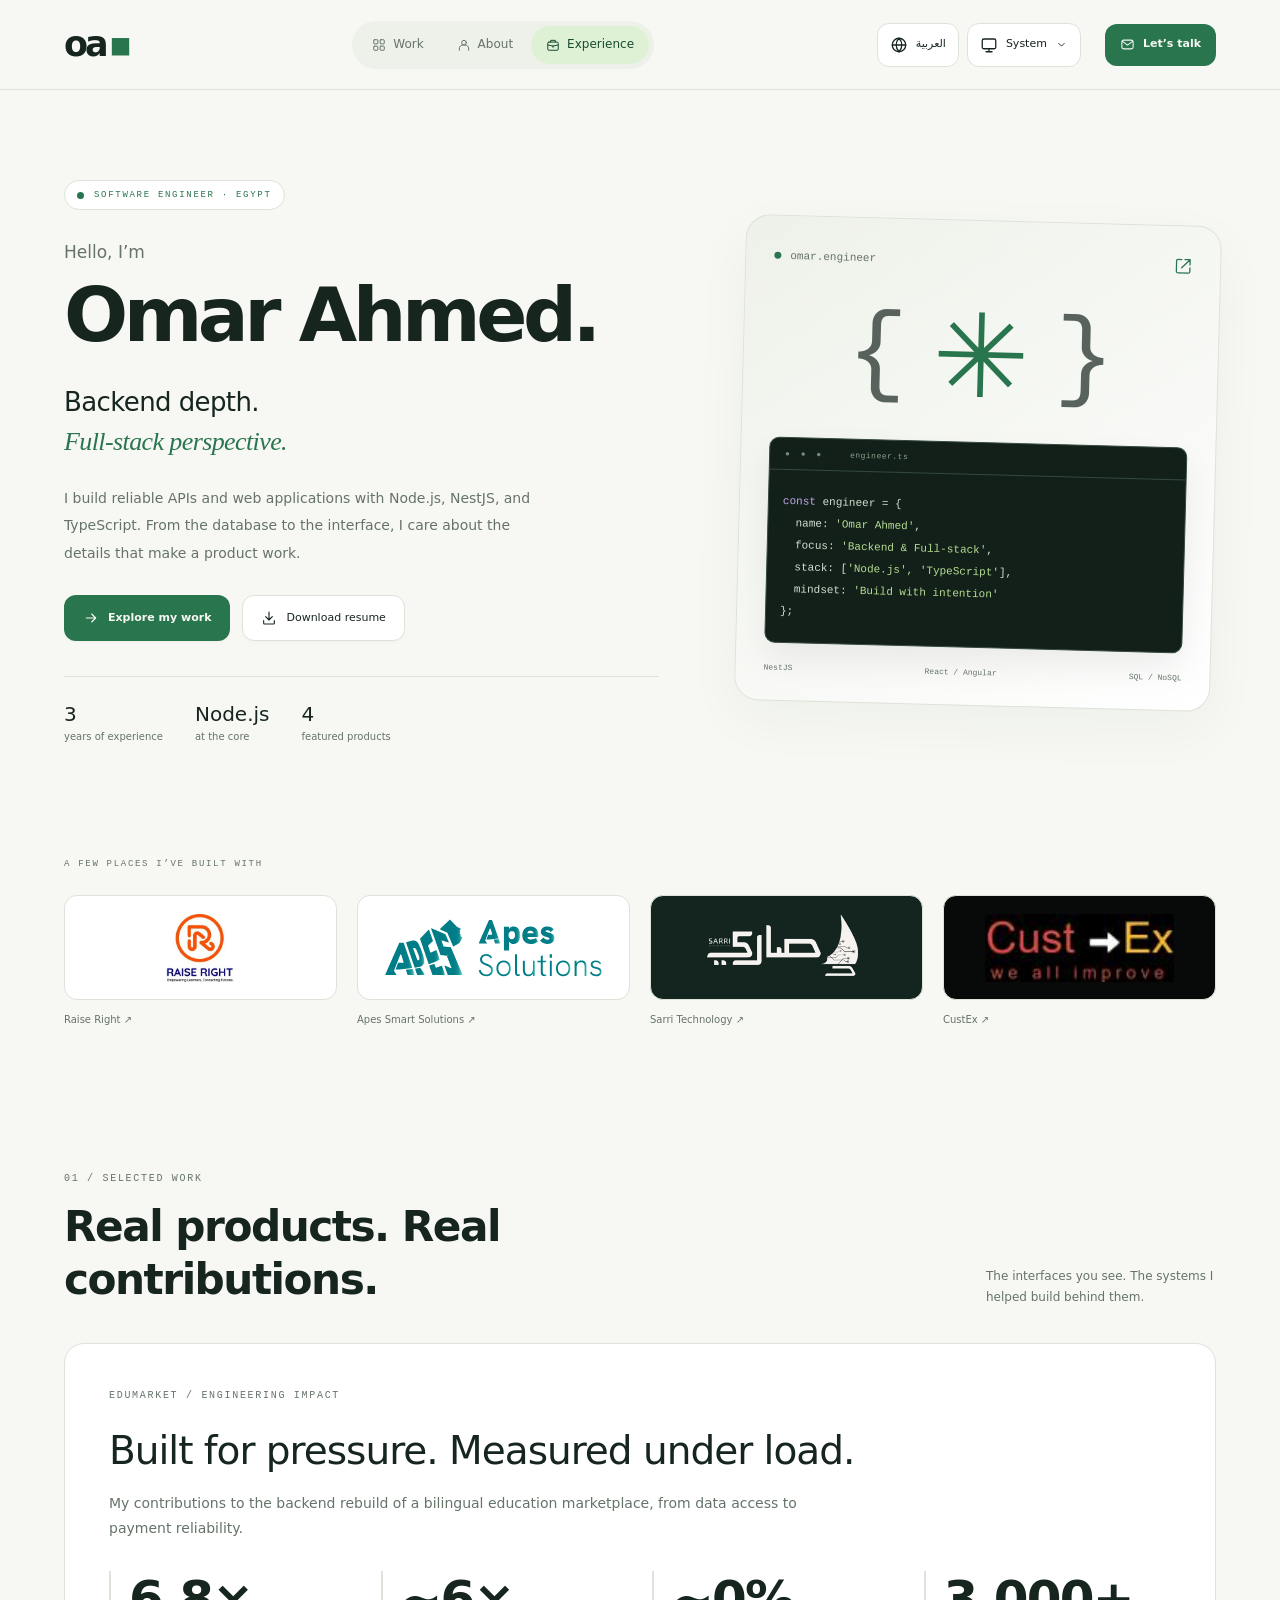
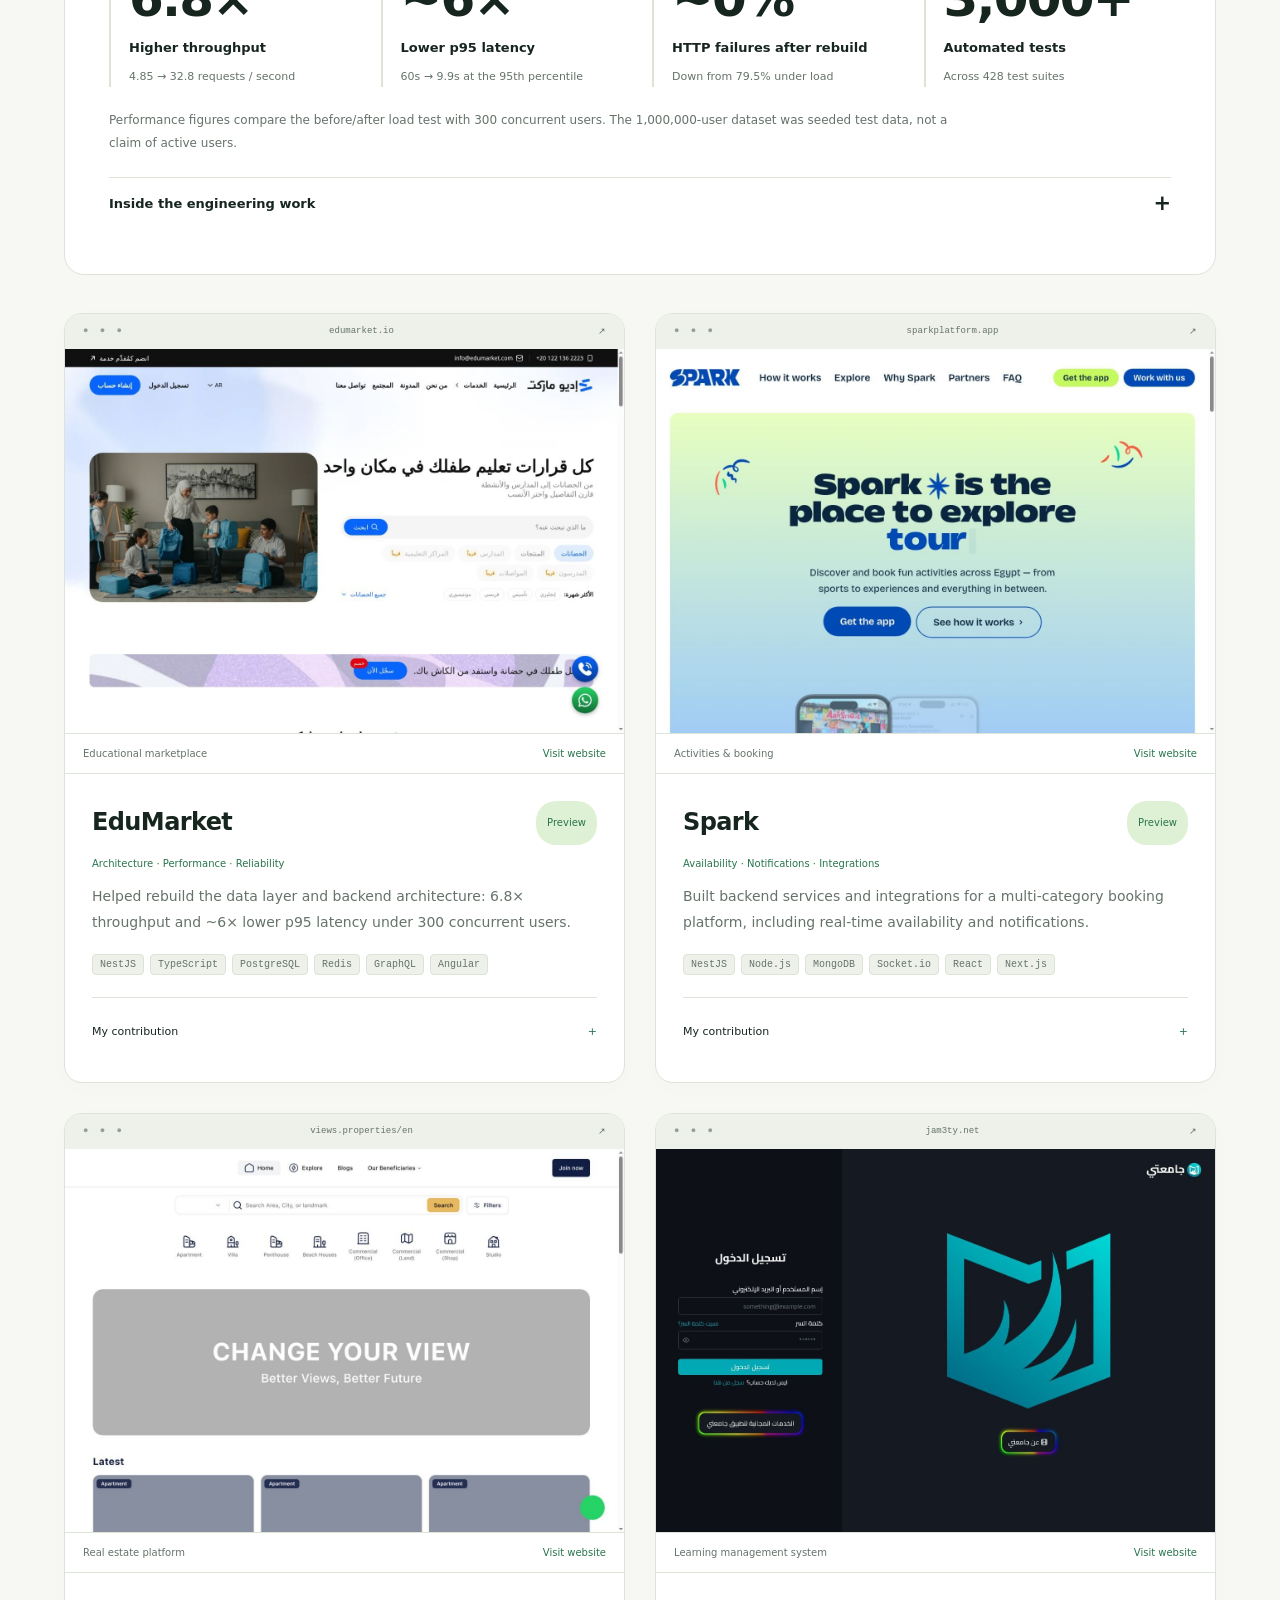
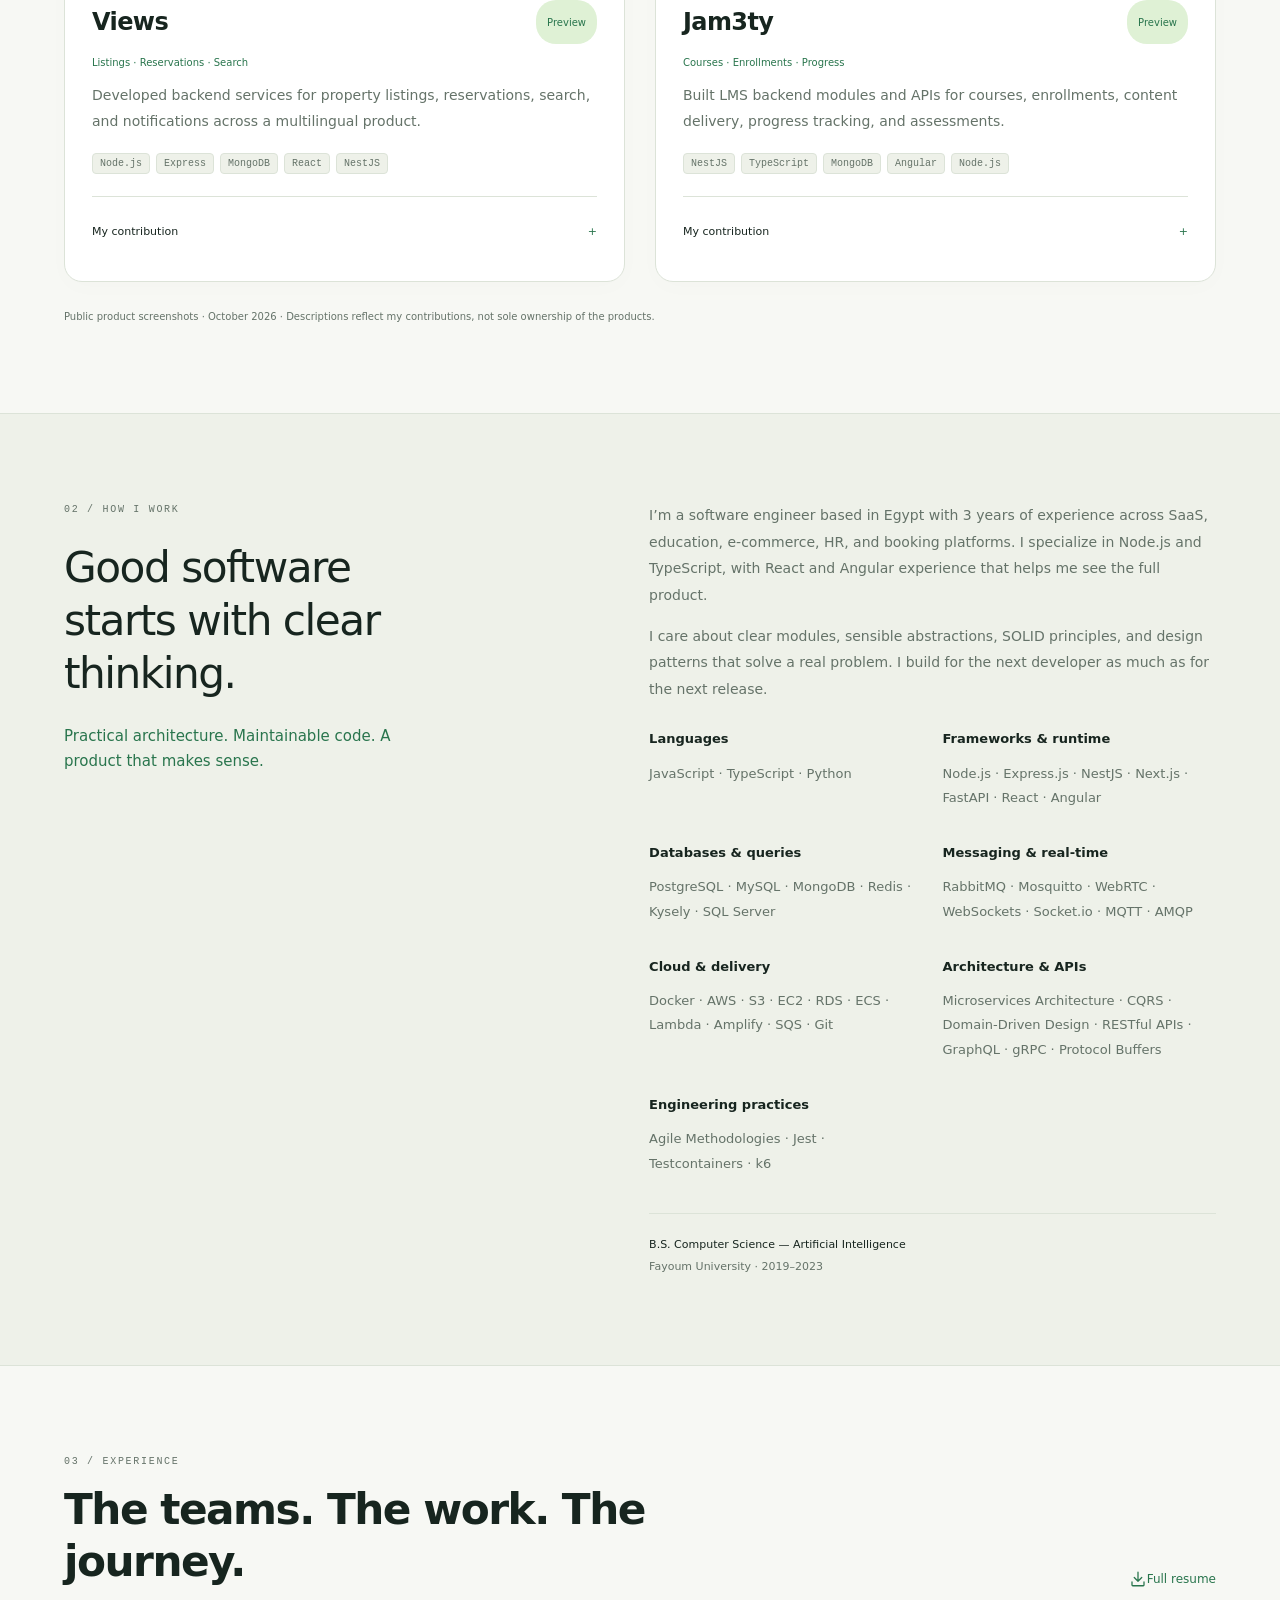
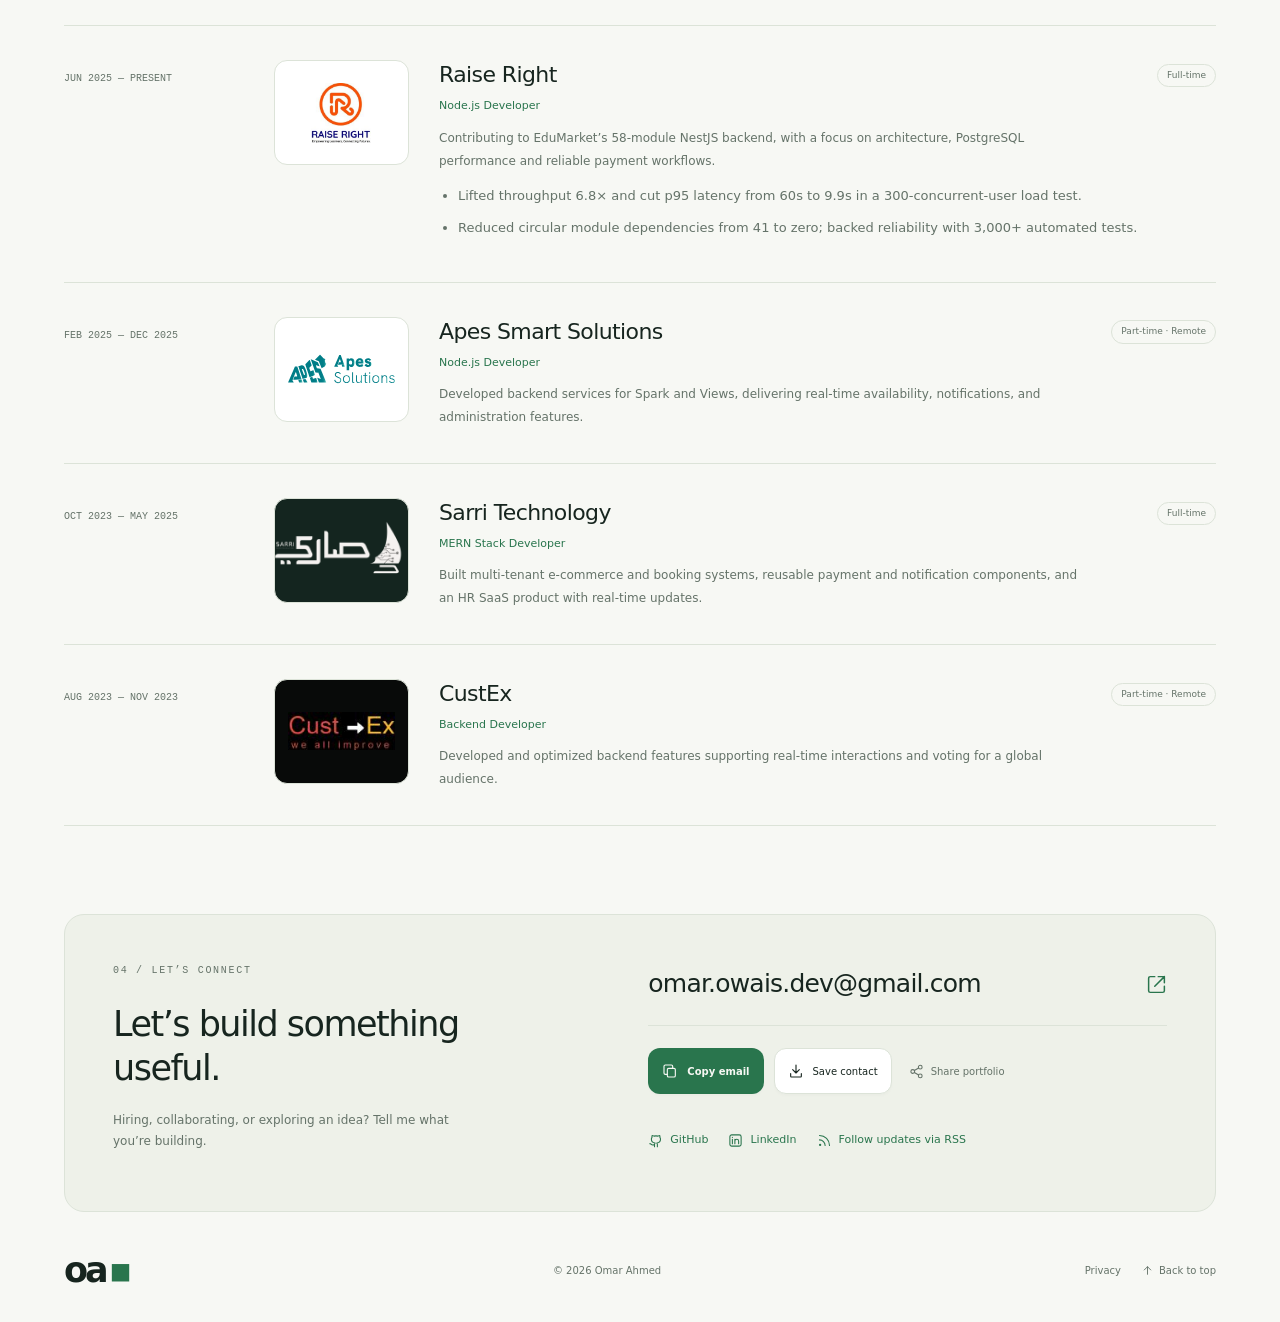
==== commit d04f793d: "Expand project stacks and engineering toolkit" ====
--- a/index.html
+++ b/index.html
@@ -2,10 +2,10 @@
 <html lang="en"><head><meta charset="utf-8"><meta name="viewport" content="width=device-width, initial-scale=1"><meta name="theme-color" content="#111816"><meta name="description" content="Omar Ahmed — Software Engineer specializing in Node.js, NestJS, TypeScript, and full-stack web applications."><title>Omar Ahmed | Node.js & NestJS Software Engineer</title>
 <link rel="canonical" href="https://omarahmedowais.github.io/">
 <meta property="og:type" content="website"><meta property="og:site_name" content="Omar Ahmed"><meta property="og:title" content="Omar Ahmed — Backend & Full-Stack Engineer"><meta property="og:description" content="Node.js, NestJS & TypeScript. Explore my work across education, booking, real estate, and SaaS."><meta property="og:url" content="https://omarahmedowais.github.io/"><meta property="og:image" content="https://omarahmedowais.github.io/social-card.png"><meta property="og:image:width" content="1200"><meta property="og:image:height" content="630"><meta name="twitter:card" content="summary_large_image"><meta name="twitter:title" content="Omar Ahmed — Software Engineer"><meta name="twitter:description" content="Backend depth. Product perspective. Node.js, NestJS & TypeScript."><meta name="twitter:image" content="https://omarahmedowais.github.io/social-card.png"><link rel="alternate" type="application/rss+xml" title="Omar Ahmed — Updates" href="feed.xml">
-<script type="application/ld+json">{"@context": "https://schema.org", "@type": "Person", "name": "Omar Ahmed", "url": "https://omarahmedowais.github.io/", "jobTitle": "Software Engineer", "email": "mailto:omar.owais.dev@gmail.com", "knowsAbout": ["Node.js", "TypeScript", "NestJS", "Backend Development", "React", "Angular"], "sameAs": ["https://github.com/OmarAhmedOwais", "https://www.linkedin.com/in/omar-ahmed-owais-abdel-tawab-13a09b1b2"]}</script><link rel="icon" href="favicon.svg" type="image/svg+xml"><link rel="stylesheet" href="design-v4.css?v=2"><script src="appearance-v3.js"></script><link rel="stylesheet" href="impact-v1.css"></head>
+<script type="application/ld+json">{"@context": "https://schema.org", "@type": "Person", "name": "Omar Ahmed", "url": "https://omarahmedowais.github.io/", "jobTitle": "Software Engineer", "email": "mailto:omar.owais.dev@gmail.com", "knowsAbout": ["Node.js", "TypeScript", "NestJS", "Backend Development", "React", "Angular"], "sameAs": ["https://github.com/OmarAhmedOwais", "https://www.linkedin.com/in/omar-ahmed-owais-abdel-tawab-13a09b1b2"]}</script><link rel="icon" href="favicon.svg" type="image/svg+xml"><link rel="stylesheet" href="design-v4.css?v=2"><script src="appearance-v3.js"></script><link rel="stylesheet" href="impact-v1.css?v=2"></head>
 <body><svg xmlns="http://www.w3.org/2000/svg" class="icon-definitions" aria-hidden="true"><defs><symbol id="i-globe" viewBox="0 0 24 24"><circle cx="12" cy="12" r="9"/><path d="M3 12h18M12 3c5 5 5 13 0 18-5-5-5-13 0-18Z"/></symbol><symbol id="i-sun" viewBox="0 0 24 24"><circle cx="12" cy="12" r="4"/><path d="M12 2v2m0 16v2M2 12h2m16 0h2M5 5l1.5 1.5m11 11L19 19M5 19l1.5-1.5m11-11L19 5"/></symbol><symbol id="i-moon" viewBox="0 0 24 24"><path d="M20.5 13a8.5 8.5 0 0 1-9.5-9.5A8.5 8.5 0 1 0 20.5 13Z"/></symbol><symbol id="i-monitor" viewBox="0 0 24 24"><rect x="3" y="4" width="18" height="13" rx="2"/><path d="M8 21h8m-4-4v4"/></symbol><symbol id="i-chevron" viewBox="0 0 24 24"><path d="m7 10 5 5 5-5"/></symbol><symbol id="i-check" viewBox="0 0 24 24"><path d="m5 12 4 4L19 6"/></symbol><symbol id="i-menu" viewBox="0 0 24 24"><path d="M4 6h16M4 12h16M4 18h16"/></symbol><symbol id="i-close" viewBox="0 0 24 24"><path d="m6 6 12 12M6 18 18 6"/></symbol><symbol id="i-arrow" viewBox="0 0 24 24"><path d="M5 12h14m-6-6 6 6-6 6"/></symbol><symbol id="i-arrow-up" viewBox="0 0 24 24"><path d="M12 19V5m-6 6 6-6 6 6"/></symbol><symbol id="i-external" viewBox="0 0 24 24"><path d="M14 3h7v7m0-7-11 11M10 3H5a2 2 0 0 0-2 2v14a2 2 0 0 0 2 2h14a2 2 0 0 0 2-2v-5"/></symbol><symbol id="i-download" viewBox="0 0 24 24"><path d="M12 3v12m-5-5 5 5 5-5M4 16v4a1 1 0 0 0 1 1h14a1 1 0 0 0 1-1v-4"/></symbol><symbol id="i-copy" viewBox="0 0 24 24"><rect x="8" y="8" width="12" height="13" rx="2"/><path d="M16 8V5a2 2 0 0 0-2-2H5a2 2 0 0 0-2 2v10a2 2 0 0 0 2 2h3"/></symbol><symbol id="i-share" viewBox="0 0 24 24"><circle cx="18" cy="5" r="3"/><circle cx="6" cy="12" r="3"/><circle cx="18" cy="19" r="3"/><path d="m8.6 10.5 6.8-4m-6.8 7 6.8 4"/></symbol><symbol id="i-mail" viewBox="0 0 24 24"><rect x="3" y="5" width="18" height="14" rx="3"/><path d="m4 7 8 6 8-6"/></symbol><symbol id="i-briefcase" viewBox="0 0 24 24"><rect x="3" y="7" width="18" height="14" rx="2"/><path d="M8 7V4h8v3M3 12a22 22 0 0 0 18 0m-9 1v3"/></symbol><symbol id="i-user" viewBox="0 0 24 24"><circle cx="12" cy="8" r="4"/><path d="M4 21v-2a7 7 0 0 1 7-7h2a7 7 0 0 1 7 7v2"/></symbol><symbol id="i-grid" viewBox="0 0 24 24"><rect x="3" y="3" width="7" height="7" rx="1"/><rect x="14" y="3" width="7" height="7" rx="1"/><rect x="3" y="14" width="7" height="7" rx="1"/><rect x="14" y="14" width="7" height="7" rx="1"/></symbol><symbol id="i-maximize" viewBox="0 0 24 24"><path d="M8 3H3v5m13-5h5v5M3 16v5h5m13-5v5h-5"/></symbol><symbol id="i-github" viewBox="0 0 24 24"><path d="M9 19c-4 1-4-2-6-2m12 5v-4a3 3 0 0 0-1-2c3-.3 6-1.5 6-6a4.5 4.5 0 0 0-1-3c.2-1 .1-2-.3-3-1 0-2 .6-3 1a11 11 0 0 0-6 0C8.7 4.5 7.7 4 6.7 4c-.4 1-.5 2-.3 3a4.5 4.5 0 0 0-1 3c0 4.5 3 5.7 6 6a3 3 0 0 0-1 2v4"/></symbol><symbol id="i-linkedin" viewBox="0 0 24 24"><rect x="3" y="3" width="18" height="18" rx="3"/><path d="M7 10v7m0-10v.01M11 17v-7m0 3a3 3 0 0 1 6 0v4"/></symbol><symbol id="i-rss" viewBox="0 0 24 24"><circle cx="5" cy="19" r="1"/><path d="M4 11a9 9 0 0 1 9 9M4 4a16 16 0 0 1 16 16"/></symbol></defs></svg><a data-i18n="skip" href="#main" class="skip" >Skip to content</a><header class="site-header"><a class="logo" href="#main" aria-label="Omar Ahmed">oa<span>▪</span></a><button id="mobile-toggle" class="mobile-toggle" type="button" aria-expanded="false" aria-controls="main-navigation" aria-label="Open navigation"><svg class="icon " aria-hidden="true" focusable="false"><use href="#i-menu"></use></svg></button><nav id="main-navigation" aria-label="Main navigation"><a href="#work" class="" ><svg class="icon " aria-hidden="true" focusable="false"><use href="#i-grid"></use></svg><span data-i18n="work">Work</span></a><a href="#about" class="" ><svg class="icon " aria-hidden="true" focusable="false"><use href="#i-user"></use></svg><span data-i18n="about">About</span></a><a href="#experience" class="" ><svg class="icon " aria-hidden="true" focusable="false"><use href="#i-briefcase"></use></svg><span data-i18n="experience">Experience</span></a></nav><div class="preferences"><button id="language-toggle" class="preference-button" type="button" aria-label="Switch to Arabic"><svg class="icon " aria-hidden="true" focusable="false"><use href="#i-globe"></use></svg><span data-language-name lang="ar">العربية</span></button><div class="theme-control"><button type="button" id="theme-toggle" class="preference-button" aria-haspopup="menu" aria-expanded="false" aria-controls="theme-menu" aria-label="Color theme"><svg class="icon theme-glyph" aria-hidden="true" focusable="false"><use href="#i-monitor"></use></svg><span id="theme-current" data-i18n="system_theme">System</span><svg class="icon chevron" aria-hidden="true" focusable="false"><use href="#i-chevron"></use></svg></button><div id="theme-menu" class="theme-menu" role="menu" aria-label="Color theme" hidden><button type="button" role="menuitemradio" aria-checked="false" data-theme-choice="system"><svg class="icon " aria-hidden="true" focusable="false"><use href="#i-monitor"></use></svg><span data-i18n="system_theme">System</span><svg class="icon selection-check" aria-hidden="true" focusable="false"><use href="#i-check"></use></svg></button><button type="button" role="menuitemradio" aria-checked="false" data-theme-choice="light"><svg class="icon " aria-hidden="true" focusable="false"><use href="#i-sun"></use></svg><span data-i18n="light_theme">Light</span><svg class="icon selection-check" aria-hidden="true" focusable="false"><use href="#i-check"></use></svg></button><button type="button" role="menuitemradio" aria-checked="false" data-theme-choice="dark"><svg class="icon " aria-hidden="true" focusable="false"><use href="#i-moon"></use></svg><span data-i18n="dark_theme">Dark</span><svg class="icon selection-check" aria-hidden="true" focusable="false"><use href="#i-check"></use></svg></button></div></div></div><a href="mailto:omar.owais.dev@gmail.com" class="header-contact" ><svg class="icon " aria-hidden="true" focusable="false"><use href="#i-mail"></use></svg><span data-i18n="header_contact">Let’s talk</span></a></header><main id="main"><section class="hero"><div class="hero-copy"><p class="eyebrow"><span class="status-dot"></span><span data-i18n="intro_tag" >SOFTWARE ENGINEER · EGYPT</span></p><p data-i18n="hello" class="hero-hello">Hello, I’m</p><h1 data-i18n="name" >Omar Ahmed.</h1><div class="hero-title"><span data-i18n="role" >Backend depth.</span><br><em data-i18n="role2" >Full-stack perspective.</em></div><p data-i18n="intro" class="intro">I build reliable APIs and web applications with Node.js, NestJS, and TypeScript. From the database to the interface, I care about the details that make a product work.</p><div class="hero-actions"><a href="#work" class="button primary" ><svg class="icon " aria-hidden="true" focusable="false"><use href="#i-arrow"></use></svg><span data-i18n="explore">Explore my work</span></a><a href="Omar-Ahmed-Resume.pdf" class="button secondary" download data-event="resume_download"><svg class="icon " aria-hidden="true" focusable="false"><use href="#i-download"></use></svg><span data-i18n="resume">Download resume</span></a></div><div class="hero-facts"><div><strong>3</strong><span data-i18n="years" >years of experience</span></div><div><strong>Node.js</strong><span data-i18n="core" >at the core</span></div><div><strong>4</strong><span data-i18n="products" >featured products</span></div></div></div><div class="engineer-card"><div class="card-top"><span class="status-dot"></span><span>omar.engineer</span><span class="card-symbol"><svg class="icon " aria-hidden="true" focusable="false"><use href="#i-external"></use></svg></span></div><div class="code-portrait" aria-hidden="true"><span class="brace">&#123;</span><span class="code-star">✳</span><span class="brace">&#125;</span></div><div class="code-window" dir="ltr"><div class="code-dots">● ● ● <span>engineer.ts</span></div><pre><code><span class="code-purple">const</span> engineer = &#123;
   name: <span class="code-green">'Omar Ahmed'</span>,
   focus: <span class="code-green">'Backend & Full-stack'</span>,
   stack: [<span class="code-green">'Node.js', 'TypeScript'</span>],
   mindset: <span class="code-green">'Build with intention'</span>
-&#125;;</code></pre></div><div class="card-footer"><span>NestJS</span><span>React / Angular</span><span>SQL / NoSQL</span></div></div></section><section class="company-strip"><p data-i18n="companies_title" class="eyebrow">A FEW PLACES I’VE BUILT WITH</p><div class="company-logos"><a class="company-item" href="https://www.linkedin.com/company/raise-right/" target="_blank" rel="noopener noreferrer"><div class="brand-panel raise"><img src="raise-right-logo.jpg" alt="Raise Right" width="180" height="88"></div><span>Raise Right ↗</span></a><a class="company-item" href="https://apessolutions.com/" target="_blank" rel="noopener noreferrer"><div class="brand-panel apes"><img src="apes-logo.svg" alt="Apes Smart Solutions" width="180" height="88"></div><span>Apes Smart Solutions ↗</span></a><a class="company-item" href="https://sarri.sa/" target="_blank" rel="noopener noreferrer"><div class="brand-panel sarri"><img src="sarri-logo.png" alt="Sarri Technology" width="180" height="88"></div><span>Sarri Technology ↗</span></a><a class="company-item" href="https://custex.com/celebrities" target="_blank" rel="noopener noreferrer"><div class="brand-panel custex"><img src="custex-logo.webp" alt="CustEx" width="180" height="88"></div><span>CustEx ↗</span></a></div></section><section id="work"><div class="section-heading"><div><p data-i18n="work_eyebrow" class="eyebrow">01 / SELECTED WORK</p><h2 data-i18n="work_title" >Real products. Real contributions.</h2></div><p data-i18n="work_intro" >The interfaces you see. The systems I helped build behind them.</p></div><article class="impact-case" aria-labelledby="impact-title"><p class="eyebrow" data-i18n="impact_eyebrow">EDUMARKET / ENGINEERING IMPACT</p><h3 id="impact-title" data-i18n="impact_title">Built for pressure. Measured under load.</h3><p class="impact-intro" data-i18n="impact_intro">My contributions to the backend rebuild of a bilingual education marketplace, from data access to payment reliability.</p><div class="impact-metrics"><div class="impact-metric"><strong dir="ltr">6.8×</strong><span data-i18n="impact_throughput">Higher throughput</span><small data-i18n="impact_throughput_detail">4.85 → 32.8 requests / second</small></div><div class="impact-metric"><strong dir="ltr">~6×</strong><span data-i18n="impact_latency">Lower p95 latency</span><small data-i18n="impact_latency_detail">60s → 9.9s at the 95th percentile</small></div><div class="impact-metric"><strong dir="ltr">~0%</strong><span data-i18n="impact_failures">HTTP failures after rebuild</span><small data-i18n="impact_failures_detail">Down from 79.5% under load</small></div><div class="impact-metric"><strong dir="ltr">3,000+</strong><span data-i18n="impact_tests">Automated tests</span><small data-i18n="impact_tests_detail">Across 428 test suites</small></div></div><p class="impact-context" data-i18n="impact_context">Performance figures compare the before/after load test with 300 concurrent users. The 1,000,000-user dataset was seeded test data, not a claim of active users.</p><details class="impact-details"><summary><span data-i18n="impact_expand">Inside the engineering work</span><span aria-hidden="true">+</span></summary><div class="impact-breakdown"><div><h4 data-i18n="impact_arch_h">Architecture with clear boundaries</h4><p data-i18n="impact_arch">Contributed across 58 NestJS modules using CQRS, hexagonal architecture and DDD, with GraphQL and REST interfaces. Removed 41 circular module dependencies; dependency-cruiser and commit/push checks keep them at zero.</p></div><div><h4 data-i18n="impact_data_h">Faster paths to the data</h4><p data-i18n="impact_data">Used pg_stat_statements to locate bottlenecks, then addressed unindexed scans and N+1 queries with targeted indexes, DataLoader batching and tag-based Redis caching. Top queries fell from 6–15s to sub-millisecond; measured cache hits reached 99.9%.</p></div><div><h4 data-i18n="impact_payment_h">Recovery where it matters</h4><p data-i18n="impact_payment">Restored enrollment and wallet flows from 0% to 100% success in load tests. Integrated Kashier and Paymob with circuit breakers, alongside wallet and installment workflows.</p></div><div><h4 data-i18n="impact_quality_h">Reliability backed by tests</h4><p data-i18n="impact_quality">3,000+ tests across 428 Jest/Testcontainers suites, plus 23 k6 scenarios using 1,000,000 seeded users. Coverage includes a 20→200 RPS spike and a 45-minute soak at 15 RPS, with Sentry, Prometheus and Loki for observability.</p></div></div></details></article><div class="project-grid"><article class="project"><a class="project-preview" href="https://edumarket.io/" target="_blank" rel="noopener noreferrer" data-event="project_visit" data-project="edumarket" aria-label="EduMarket"><div class="browser-bar" dir="ltr"><span>● ● ●</span><span>edumarket.io</span><span>↗</span></div><img src="edumarket.jpg" alt="EduMarket website" loading="lazy" width="1348" height="926"><div class="preview-label"><span data-i18n="edumarket_cat" >Educational marketplace</span><span data-i18n="edumarket_visit" >Visit website ↗</span></div></a><div class="project-content"><div class="project-title"><h3 data-i18n="edumarket_name" >EduMarket</h3><button class="zoom-button" type="button" data-preview="edumarket.jpg" data-title="EduMarket"><span data-i18n="edumarket_preview" >⤢ Preview</span></button></div><p data-i18n="edumarket_scope" class="project-scope">Architecture · Performance · Reliability</p><p data-i18n="edumarket_desc" class="project-description">Helped rebuild the data layer and backend architecture: 6.8× throughput and ~6× lower p95 latency under 300 concurrent users.</p><div class="tags"><span dir="ltr">NestJS</span><span dir="ltr">TypeScript</span><span dir="ltr">PostgreSQL</span><span dir="ltr">Redis</span><span dir="ltr">GraphQL</span></div><details class="case-details"><summary><span data-i18n="edumarket_contribution" >My contribution</span><span aria-hidden="true">+</span></summary><div><p data-i18n="edumarket_detail" >Contributed across 58 NestJS modules, optimized PostgreSQL read paths with DataLoader and Redis, and restored enrollment and wallet flows to 100% success under load. See the engineering impact breakdown above.</p><p data-i18n="edumarket_stack" >Stack: NestJS, TypeScript, PostgreSQL, Redis, GraphQL, REST</p></div></details></div></article><article class="project"><a class="project-preview" href="https://sparkplatform.app/" target="_blank" rel="noopener noreferrer" data-event="project_visit" data-project="spark" aria-label="Spark"><div class="browser-bar" dir="ltr"><span>● ● ●</span><span>sparkplatform.app</span><span>↗</span></div><img src="spark.jpg" alt="Spark website" loading="lazy" width="1348" height="926"><div class="preview-label"><span data-i18n="spark_cat" >Activities & booking</span><span data-i18n="spark_visit" >Visit website ↗</span></div></a><div class="project-content"><div class="project-title"><h3 data-i18n="spark_name" >Spark</h3><button class="zoom-button" type="button" data-preview="spark.jpg" data-title="Spark"><span data-i18n="spark_preview" >⤢ Preview</span></button></div><p data-i18n="spark_scope" class="project-scope">Availability · Notifications · Integrations</p><p data-i18n="spark_desc" class="project-description">Built backend services and integrations for a multi-category booking platform, including real-time availability and notifications.</p><div class="tags"><span dir="ltr">NestJS</span><span dir="ltr">Node.js</span><span dir="ltr">MongoDB</span><span dir="ltr">Socket.io</span></div><details class="case-details"><summary><span data-i18n="spark_contribution" >My contribution</span><span aria-hidden="true">+</span></summary><div><p data-i18n="spark_detail" >Developed reliable APIs and integrations to support booking and product workflows.</p><p data-i18n="spark_stack" >Stack: NestJS, Node.js, MongoDB, Socket.io</p></div></details></div></article><article class="project"><a class="project-preview" href="https://views.properties/en" target="_blank" rel="noopener noreferrer" data-event="project_visit" data-project="views" aria-label="Views"><div class="browser-bar" dir="ltr"><span>● ● ●</span><span>views.properties/en</span><span>↗</span></div><img src="views.jpg" alt="Views website" loading="lazy" width="1348" height="926"><div class="preview-label"><span data-i18n="views_cat" >Real estate platform</span><span data-i18n="views_visit" >Visit website ↗</span></div></a><div class="project-content"><div class="project-title"><h3 data-i18n="views_name" >Views</h3><button class="zoom-button" type="button" data-preview="views.jpg" data-title="Views"><span data-i18n="views_preview" >⤢ Preview</span></button></div><p data-i18n="views_scope" class="project-scope">Listings · Reservations · Search</p><p data-i18n="views_desc" class="project-description">Developed backend services for property listings, reservations, search, and notifications across a multilingual product.</p><div class="tags"><span dir="ltr">Node.js</span><span dir="ltr">Express</span><span dir="ltr">MongoDB</span><span dir="ltr">React</span></div><details class="case-details"><summary><span data-i18n="views_contribution" >My contribution</span><span aria-hidden="true">+</span></summary><div><p data-i18n="views_detail" >Built APIs supporting the property discovery and booking experience.</p><p data-i18n="views_stack" >Stack: Node.js, Express, MongoDB, React</p></div></details></div></article><article class="project"><a class="project-preview" href="https://jam3ty.net/" target="_blank" rel="noopener noreferrer" data-event="project_visit" data-project="jam3ty" aria-label="Jam3ty"><div class="browser-bar" dir="ltr"><span>● ● ●</span><span>jam3ty.net</span><span>↗</span></div><img src="jam3ty.jpg" alt="Jam3ty website" loading="lazy" width="1348" height="926"><div class="preview-label"><span data-i18n="jam3ty_cat" >Learning management system</span><span data-i18n="jam3ty_visit" >Visit website ↗</span></div></a><div class="project-content"><div class="project-title"><h3 data-i18n="jam3ty_name" >Jam3ty</h3><button class="zoom-button" type="button" data-preview="jam3ty.jpg" data-title="Jam3ty"><span data-i18n="jam3ty_preview" >⤢ Preview</span></button></div><p data-i18n="jam3ty_scope" class="project-scope">Courses · Enrollments · Progress</p><p data-i18n="jam3ty_desc" class="project-description">Built LMS backend modules and APIs for courses, enrollments, content delivery, progress tracking, and assessments.</p><div class="tags"><span dir="ltr">NestJS</span><span dir="ltr">TypeScript</span><span dir="ltr">MongoDB</span><span dir="ltr">Angular</span></div><details class="case-details"><summary><span data-i18n="jam3ty_contribution" >My contribution</span><span aria-hidden="true">+</span></summary><div><p data-i18n="jam3ty_detail" >Contributed to an LMS serving Arab Open University students. The image shows the public sign-in page.</p><p data-i18n="jam3ty_stack" >Stack: NestJS, TypeScript, MongoDB, Angular</p></div></details></div></article></div><p data-i18n="work_note" class="work-note">Public product screenshots · October 2026 · Descriptions reflect my contributions, not sole ownership of the products.</p></section><section id="about" class="about"><div><p data-i18n="about_eyebrow" class="eyebrow">02 / HOW I WORK</p><h2 data-i18n="about_title" >Good software starts with clear thinking.</h2><p data-i18n="about_intro" class="about-lead">Practical architecture. Maintainable code. A product that makes sense.</p></div><div><p data-i18n="about_body" >I’m a software engineer based in Egypt with 3 years of experience across SaaS, education, e-commerce, HR, and booking platforms. I specialize in Node.js and TypeScript, with React and Angular experience that helps me see the full product.</p><p data-i18n="about_body2" >I care about clear modules, sensible abstractions, SOLID principles, and design patterns that solve a real problem. I build for the next developer as much as for the next release.</p><div class="skill-groups"><div><h3 data-i18n="toolkit" >Backend & interfaces</h3><p dir="ltr">Node.js · TypeScript · NestJS · Express<br>React · Angular · JavaScript</p></div><div><h3 data-i18n="data_delivery" >Data & delivery</h3><p dir="ltr">MongoDB · PostgreSQL · SQL Server<br>Docker · AWS · Socket.io · Jest</p></div></div><div class="education"><strong data-i18n="degree" >B.S. Computer Science — Artificial Intelligence</strong><span data-i18n="university" >Fayoum University · 2019–2023</span></div></div></section><section id="experience"><div class="section-heading"><div><p data-i18n="experience_eyebrow" class="eyebrow">03 / EXPERIENCE</p><h2 data-i18n="experience_title" >The teams. The work. The journey.</h2></div><a href="Omar-Ahmed-Resume.pdf" class="text-link" download><svg class="icon " aria-hidden="true" focusable="false"><use href="#i-download"></use></svg><span data-i18n="full_resume">Full resume</span></a></div><div class="timeline"><article><p data-i18n="exp0_date" class="date">JUN 2025 — PRESENT</p><a class="experience-brand brand-panel raise" href="https://www.linkedin.com/company/raise-right/" target="_blank" rel="noopener noreferrer"><img src="raise-right-logo.jpg" alt="Raise Right logo" loading="lazy" width="150" height="70"></a><div class="experience-copy"><div class="role-line"><h3>Raise Right</h3><span data-i18n="exp0_mode" class="work-mode">Full-time</span></div><h4 data-i18n="exp0_role" >Node.js Developer</h4><p data-i18n="exp0_desc" >Contributing to EduMarket’s 58-module NestJS backend, with a focus on architecture, PostgreSQL performance and reliable payment workflows.</p><ul class="experience-results"><li data-i18n="exp0_result1">Lifted throughput 6.8× and cut p95 latency from 60s to 9.9s in a 300-concurrent-user load test.</li><li data-i18n="exp0_result2">Reduced circular module dependencies from 41 to zero; backed reliability with 3,000+ automated tests.</li></ul></div></article><article><p data-i18n="exp1_date" class="date">FEB 2025 — DEC 2025</p><a class="experience-brand brand-panel apes" href="https://apessolutions.com/" target="_blank" rel="noopener noreferrer"><img src="apes-logo.svg" alt="Apes Smart Solutions logo" loading="lazy" width="150" height="70"></a><div class="experience-copy"><div class="role-line"><h3>Apes Smart Solutions</h3><span data-i18n="exp1_mode" class="work-mode">Part-time · Remote</span></div><h4 data-i18n="exp1_role" >Node.js Developer</h4><p data-i18n="exp1_desc" >Developed backend services for Spark and Views, delivering real-time availability, notifications, and administration features.</p></div></article><article><p data-i18n="exp2_date" class="date">OCT 2023 — MAY 2025</p><a class="experience-brand brand-panel sarri" href="https://sarri.sa/" target="_blank" rel="noopener noreferrer"><img src="sarri-logo.png" alt="Sarri Technology logo" loading="lazy" width="150" height="70"></a><div class="experience-copy"><div class="role-line"><h3>Sarri Technology</h3><span data-i18n="exp2_mode" class="work-mode">Full-time</span></div><h4 data-i18n="exp2_role" >MERN Stack Developer</h4><p data-i18n="exp2_desc" >Built multi-tenant e-commerce and booking systems, reusable payment and notification components, and an HR SaaS product with real-time updates.</p></div></article><article><p data-i18n="exp3_date" class="date">AUG 2023 — NOV 2023</p><a class="experience-brand brand-panel custex" href="https://custex.com/celebrities" target="_blank" rel="noopener noreferrer"><img src="custex-logo.webp" alt="CustEx logo" loading="lazy" width="150" height="70"></a><div class="experience-copy"><div class="role-line"><h3>CustEx</h3><span data-i18n="exp3_mode" class="work-mode">Part-time · Remote</span></div><h4 data-i18n="exp3_role" >Backend Developer</h4><p data-i18n="exp3_desc" >Developed and optimized backend features supporting real-time interactions and voting for a global audience.</p></div></article></div></section><section class="contact" id="contact"><div><p data-i18n="contact_eyebrow" class="eyebrow">04 / LET’S CONNECT</p><h2 data-i18n="contact_title" >Let’s build something useful.</h2><p data-i18n="contact_note" >Hiring, collaborating, or exploring an idea? Tell me what you’re building.</p></div><div class="contact-content"><a class="contact-email" href="mailto:omar.owais.dev@gmail.com" dir="ltr">omar.owais.dev@gmail.com <span><svg class="icon " aria-hidden="true" focusable="false"><use href="#i-external"></use></svg></span></a><div class="contact-tools"><button id="copy-email" type="button" class="button primary"><svg class="icon " aria-hidden="true" focusable="false"><use href="#i-copy"></use></svg><span data-i18n="copy_email">Copy email</span></button><a href="Omar-Ahmed.vcf" class="button secondary" download data-event="save_contact"><svg class="icon " aria-hidden="true" focusable="false"><use href="#i-download"></use></svg><span data-i18n="save_contact">Save contact</span></a><button id="share-profile" type="button" class="text-button"><svg class="icon " aria-hidden="true" focusable="false"><use href="#i-share"></use></svg><span data-i18n="share">Share portfolio</span></button></div><div class="contact-links"><a href="https://github.com/OmarAhmedOwais" target="_blank" rel="noopener noreferrer" data-event="github_follow"><svg class="icon " aria-hidden="true" focusable="false"><use href="#i-github"></use></svg><span>GitHub</span></a><a href="https://www.linkedin.com/in/omar-ahmed-owais-abdel-tawab-13a09b1b2" target="_blank" rel="noopener noreferrer" data-event="linkedin_connect"><svg class="icon " aria-hidden="true" focusable="false"><use href="#i-linkedin"></use></svg><span>LinkedIn</span></a><a href="feed.xml" class="" ><svg class="icon " aria-hidden="true" focusable="false"><use href="#i-rss"></use></svg><span data-i18n="rss">Follow updates via RSS</span></a></div></div></section></main><footer><a href="#main" class="logo" aria-label="Omar Ahmed">oa<span>▪</span></a><p>© <span id="year">2026</span> <span data-i18n="footer_name" >Omar Ahmed</span></p><div class="footer-tools"><a data-i18n="privacy" href="privacy.html" class="" >Privacy</a><button data-i18n="analytics_preferences" id="analytics-settings" type="button" hidden>Analytics preferences</button><a href="#main" class="" ><svg class="icon " aria-hidden="true" focusable="false"><use href="#i-arrow-up"></use></svg><span data-i18n="top">Back to top</span></a></div></footer><dialog id="preview-dialog" aria-labelledby="preview-title"><div class="preview-toolbar"><h2 id="preview-title">Project preview</h2><button type="button" id="close-preview" aria-label="Close screenshot preview"><svg class="icon " aria-hidden="true" focusable="false"><use href="#i-close"></use></svg></button></div><img id="preview-image" alt="" width="1348" height="926"></dialog><div id="toast" role="status" aria-live="polite"></div><section id="consent-banner" class="consent-banner" aria-label="Analytics preferences" hidden><div><strong data-i18n="consent_title" >Help me improve this portfolio?</strong><p data-i18n="consent_body" >Optional Google Analytics measures visits and clicks. It stays off unless you accept.</p><a data-i18n="consent_privacy" href="privacy.html" class="" >Privacy details</a></div><div class="consent-actions"><button data-i18n="consent_reject" type="button" id="reject-analytics">No thanks</button><button data-i18n="consent_accept" type="button" id="accept-analytics">Accept analytics</button></div></section><script src="translations-v4.js?v=4"></script><script src="analytics-config.js?v=4"></script><script src="interactions-v4.js?v=2"></script><script src="controls-v4.js"></script></body></html>+&#125;;</code></pre></div><div class="card-footer"><span>NestJS</span><span>React / Angular</span><span>SQL / NoSQL</span></div></div></section><section class="company-strip"><p data-i18n="companies_title" class="eyebrow">A FEW PLACES I’VE BUILT WITH</p><div class="company-logos"><a class="company-item" href="https://www.linkedin.com/company/raise-right/" target="_blank" rel="noopener noreferrer"><div class="brand-panel raise"><img src="raise-right-logo.jpg" alt="Raise Right" width="180" height="88"></div><span>Raise Right ↗</span></a><a class="company-item" href="https://apessolutions.com/" target="_blank" rel="noopener noreferrer"><div class="brand-panel apes"><img src="apes-logo.svg" alt="Apes Smart Solutions" width="180" height="88"></div><span>Apes Smart Solutions ↗</span></a><a class="company-item" href="https://sarri.sa/" target="_blank" rel="noopener noreferrer"><div class="brand-panel sarri"><img src="sarri-logo.png" alt="Sarri Technology" width="180" height="88"></div><span>Sarri Technology ↗</span></a><a class="company-item" href="https://custex.com/celebrities" target="_blank" rel="noopener noreferrer"><div class="brand-panel custex"><img src="custex-logo.webp" alt="CustEx" width="180" height="88"></div><span>CustEx ↗</span></a></div></section><section id="work"><div class="section-heading"><div><p data-i18n="work_eyebrow" class="eyebrow">01 / SELECTED WORK</p><h2 data-i18n="work_title" >Real products. Real contributions.</h2></div><p data-i18n="work_intro" >The interfaces you see. The systems I helped build behind them.</p></div><article class="impact-case" aria-labelledby="impact-title"><p class="eyebrow" data-i18n="impact_eyebrow">EDUMARKET / ENGINEERING IMPACT</p><h3 id="impact-title" data-i18n="impact_title">Built for pressure. Measured under load.</h3><p class="impact-intro" data-i18n="impact_intro">My contributions to the backend rebuild of a bilingual education marketplace, from data access to payment reliability.</p><div class="impact-metrics"><div class="impact-metric"><strong dir="ltr">6.8×</strong><span data-i18n="impact_throughput">Higher throughput</span><small data-i18n="impact_throughput_detail">4.85 → 32.8 requests / second</small></div><div class="impact-metric"><strong dir="ltr">~6×</strong><span data-i18n="impact_latency">Lower p95 latency</span><small data-i18n="impact_latency_detail">60s → 9.9s at the 95th percentile</small></div><div class="impact-metric"><strong dir="ltr">~0%</strong><span data-i18n="impact_failures">HTTP failures after rebuild</span><small data-i18n="impact_failures_detail">Down from 79.5% under load</small></div><div class="impact-metric"><strong dir="ltr">3,000+</strong><span data-i18n="impact_tests">Automated tests</span><small data-i18n="impact_tests_detail">Across 428 test suites</small></div></div><p class="impact-context" data-i18n="impact_context">Performance figures compare the before/after load test with 300 concurrent users. The 1,000,000-user dataset was seeded test data, not a claim of active users.</p><details class="impact-details"><summary><span data-i18n="impact_expand">Inside the engineering work</span><span aria-hidden="true">+</span></summary><div class="impact-breakdown"><div><h4 data-i18n="impact_arch_h">Architecture with clear boundaries</h4><p data-i18n="impact_arch">Contributed across 58 NestJS modules using CQRS, hexagonal architecture and DDD, with GraphQL and REST interfaces. Removed 41 circular module dependencies; dependency-cruiser and commit/push checks keep them at zero.</p></div><div><h4 data-i18n="impact_data_h">Faster paths to the data</h4><p data-i18n="impact_data">Used pg_stat_statements to locate bottlenecks, then addressed unindexed scans and N+1 queries with targeted indexes, DataLoader batching and tag-based Redis caching. Top queries fell from 6–15s to sub-millisecond; measured cache hits reached 99.9%.</p></div><div><h4 data-i18n="impact_payment_h">Recovery where it matters</h4><p data-i18n="impact_payment">Restored enrollment and wallet flows from 0% to 100% success in load tests. Integrated Kashier and Paymob with circuit breakers, alongside wallet and installment workflows.</p></div><div><h4 data-i18n="impact_quality_h">Reliability backed by tests</h4><p data-i18n="impact_quality">3,000+ tests across 428 Jest/Testcontainers suites, plus 23 k6 scenarios using 1,000,000 seeded users. Coverage includes a 20→200 RPS spike and a 45-minute soak at 15 RPS, with Sentry, Prometheus and Loki for observability.</p></div></div></details></article><div class="project-grid"><article class="project"><a class="project-preview" href="https://edumarket.io/" target="_blank" rel="noopener noreferrer" data-event="project_visit" data-project="edumarket" aria-label="EduMarket"><div class="browser-bar" dir="ltr"><span>● ● ●</span><span>edumarket.io</span><span>↗</span></div><img src="edumarket.jpg" alt="EduMarket website" loading="lazy" width="1348" height="926"><div class="preview-label"><span data-i18n="edumarket_cat" >Educational marketplace</span><span data-i18n="edumarket_visit" >Visit website ↗</span></div></a><div class="project-content"><div class="project-title"><h3 data-i18n="edumarket_name" >EduMarket</h3><button class="zoom-button" type="button" data-preview="edumarket.jpg" data-title="EduMarket"><span data-i18n="edumarket_preview" >⤢ Preview</span></button></div><p data-i18n="edumarket_scope" class="project-scope">Architecture · Performance · Reliability</p><p data-i18n="edumarket_desc" class="project-description">Helped rebuild the data layer and backend architecture: 6.8× throughput and ~6× lower p95 latency under 300 concurrent users.</p><div class="tags"><span dir="ltr">NestJS</span><span dir="ltr">TypeScript</span><span dir="ltr">PostgreSQL</span><span dir="ltr">Redis</span><span dir="ltr">GraphQL</span><span dir="ltr">Angular</span></div><details class="case-details"><summary><span data-i18n="edumarket_contribution" >My contribution</span><span aria-hidden="true">+</span></summary><div><p data-i18n="edumarket_detail" >Contributed across 58 NestJS modules, optimized PostgreSQL read paths with DataLoader and Redis, and restored enrollment and wallet flows to 100% success under load. See the engineering impact breakdown above.</p><p data-i18n="edumarket_stack" >Stack: NestJS, TypeScript, PostgreSQL, Redis, GraphQL, Angular</p></div></details></div></article><article class="project"><a class="project-preview" href="https://sparkplatform.app/" target="_blank" rel="noopener noreferrer" data-event="project_visit" data-project="spark" aria-label="Spark"><div class="browser-bar" dir="ltr"><span>● ● ●</span><span>sparkplatform.app</span><span>↗</span></div><img src="spark.jpg" alt="Spark website" loading="lazy" width="1348" height="926"><div class="preview-label"><span data-i18n="spark_cat" >Activities & booking</span><span data-i18n="spark_visit" >Visit website ↗</span></div></a><div class="project-content"><div class="project-title"><h3 data-i18n="spark_name" >Spark</h3><button class="zoom-button" type="button" data-preview="spark.jpg" data-title="Spark"><span data-i18n="spark_preview" >⤢ Preview</span></button></div><p data-i18n="spark_scope" class="project-scope">Availability · Notifications · Integrations</p><p data-i18n="spark_desc" class="project-description">Built backend services and integrations for a multi-category booking platform, including real-time availability and notifications.</p><div class="tags"><span dir="ltr">NestJS</span><span dir="ltr">Node.js</span><span dir="ltr">MongoDB</span><span dir="ltr">Socket.io</span><span dir="ltr">React</span><span dir="ltr">Next.js</span></div><details class="case-details"><summary><span data-i18n="spark_contribution" >My contribution</span><span aria-hidden="true">+</span></summary><div><p data-i18n="spark_detail" >Developed reliable APIs and integrations to support booking and product workflows.</p><p data-i18n="spark_stack" >Stack: NestJS, Node.js, MongoDB, Socket.io, React, Next.js</p></div></details></div></article><article class="project"><a class="project-preview" href="https://views.properties/en" target="_blank" rel="noopener noreferrer" data-event="project_visit" data-project="views" aria-label="Views"><div class="browser-bar" dir="ltr"><span>● ● ●</span><span>views.properties/en</span><span>↗</span></div><img src="views.jpg" alt="Views website" loading="lazy" width="1348" height="926"><div class="preview-label"><span data-i18n="views_cat" >Real estate platform</span><span data-i18n="views_visit" >Visit website ↗</span></div></a><div class="project-content"><div class="project-title"><h3 data-i18n="views_name" >Views</h3><button class="zoom-button" type="button" data-preview="views.jpg" data-title="Views"><span data-i18n="views_preview" >⤢ Preview</span></button></div><p data-i18n="views_scope" class="project-scope">Listings · Reservations · Search</p><p data-i18n="views_desc" class="project-description">Developed backend services for property listings, reservations, search, and notifications across a multilingual product.</p><div class="tags"><span dir="ltr">Node.js</span><span dir="ltr">Express</span><span dir="ltr">MongoDB</span><span dir="ltr">React</span><span dir="ltr">NestJS</span></div><details class="case-details"><summary><span data-i18n="views_contribution" >My contribution</span><span aria-hidden="true">+</span></summary><div><p data-i18n="views_detail" >Built APIs supporting the property discovery and booking experience.</p><p data-i18n="views_stack" >Stack: Node.js, Express, MongoDB, React, NestJS</p></div></details></div></article><article class="project"><a class="project-preview" href="https://jam3ty.net/" target="_blank" rel="noopener noreferrer" data-event="project_visit" data-project="jam3ty" aria-label="Jam3ty"><div class="browser-bar" dir="ltr"><span>● ● ●</span><span>jam3ty.net</span><span>↗</span></div><img src="jam3ty.jpg" alt="Jam3ty website" loading="lazy" width="1348" height="926"><div class="preview-label"><span data-i18n="jam3ty_cat" >Learning management system</span><span data-i18n="jam3ty_visit" >Visit website ↗</span></div></a><div class="project-content"><div class="project-title"><h3 data-i18n="jam3ty_name" >Jam3ty</h3><button class="zoom-button" type="button" data-preview="jam3ty.jpg" data-title="Jam3ty"><span data-i18n="jam3ty_preview" >⤢ Preview</span></button></div><p data-i18n="jam3ty_scope" class="project-scope">Courses · Enrollments · Progress</p><p data-i18n="jam3ty_desc" class="project-description">Built LMS backend modules and APIs for courses, enrollments, content delivery, progress tracking, and assessments.</p><div class="tags"><span dir="ltr">NestJS</span><span dir="ltr">TypeScript</span><span dir="ltr">MongoDB</span><span dir="ltr">Angular</span><span dir="ltr">Node.js</span></div><details class="case-details"><summary><span data-i18n="jam3ty_contribution" >My contribution</span><span aria-hidden="true">+</span></summary><div><p data-i18n="jam3ty_detail" >Contributed to an LMS serving Arab Open University students. The image shows the public sign-in page.</p><p data-i18n="jam3ty_stack" >Stack: NestJS, TypeScript, MongoDB, Angular, Node.js</p></div></details></div></article></div><p data-i18n="work_note" class="work-note">Public product screenshots · October 2026 · Descriptions reflect my contributions, not sole ownership of the products.</p></section><section id="about" class="about"><div><p data-i18n="about_eyebrow" class="eyebrow">02 / HOW I WORK</p><h2 data-i18n="about_title" >Good software starts with clear thinking.</h2><p data-i18n="about_intro" class="about-lead">Practical architecture. Maintainable code. A product that makes sense.</p></div><div><p data-i18n="about_body" >I’m a software engineer based in Egypt with 3 years of experience across SaaS, education, e-commerce, HR, and booking platforms. I specialize in Node.js and TypeScript, with React and Angular experience that helps me see the full product.</p><p data-i18n="about_body2" >I care about clear modules, sensible abstractions, SOLID principles, and design patterns that solve a real problem. I build for the next developer as much as for the next release.</p><div class="skill-groups technology-groups"><div><h3 data-i18n="skill_languages">Languages</h3><p dir="ltr">JavaScript · TypeScript · Python</p></div><div><h3 data-i18n="skill_frameworks">Frameworks &amp; runtime</h3><p dir="ltr">Node.js · Express.js · NestJS · Next.js · FastAPI · React · Angular</p></div><div><h3 data-i18n="skill_data">Databases &amp; queries</h3><p dir="ltr">PostgreSQL · MySQL · MongoDB · Redis · Kysely · SQL Server</p></div><div><h3 data-i18n="skill_messaging">Messaging &amp; real-time</h3><p dir="ltr">RabbitMQ · Mosquitto · WebRTC · WebSockets · Socket.io · MQTT · AMQP</p></div><div><h3 data-i18n="skill_cloud">Cloud &amp; delivery</h3><p dir="ltr">Docker · AWS · S3 · EC2 · RDS · ECS · Lambda · Amplify · SQS · Git</p></div><div><h3 data-i18n="skill_arch">Architecture &amp; APIs</h3><p dir="ltr">Microservices Architecture · CQRS · Domain-Driven Design · RESTful APIs · GraphQL · gRPC · Protocol Buffers</p></div><div><h3 data-i18n="skill_practice">Engineering practices</h3><p dir="ltr">Agile Methodologies · Jest · Testcontainers · k6</p></div></div><div class="education"><strong data-i18n="degree" >B.S. Computer Science — Artificial Intelligence</strong><span data-i18n="university" >Fayoum University · 2019–2023</span></div></div></section><section id="experience"><div class="section-heading"><div><p data-i18n="experience_eyebrow" class="eyebrow">03 / EXPERIENCE</p><h2 data-i18n="experience_title" >The teams. The work. The journey.</h2></div><a href="Omar-Ahmed-Resume.pdf" class="text-link" download><svg class="icon " aria-hidden="true" focusable="false"><use href="#i-download"></use></svg><span data-i18n="full_resume">Full resume</span></a></div><div class="timeline"><article><p data-i18n="exp0_date" class="date">JUN 2025 — PRESENT</p><a class="experience-brand brand-panel raise" href="https://www.linkedin.com/company/raise-right/" target="_blank" rel="noopener noreferrer"><img src="raise-right-logo.jpg" alt="Raise Right logo" loading="lazy" width="150" height="70"></a><div class="experience-copy"><div class="role-line"><h3>Raise Right</h3><span data-i18n="exp0_mode" class="work-mode">Full-time</span></div><h4 data-i18n="exp0_role" >Node.js Developer</h4><p data-i18n="exp0_desc" >Contributing to EduMarket’s 58-module NestJS backend, with a focus on architecture, PostgreSQL performance and reliable payment workflows.</p><ul class="experience-results"><li data-i18n="exp0_result1">Lifted throughput 6.8× and cut p95 latency from 60s to 9.9s in a 300-concurrent-user load test.</li><li data-i18n="exp0_result2">Reduced circular module dependencies from 41 to zero; backed reliability with 3,000+ automated tests.</li></ul></div></article><article><p data-i18n="exp1_date" class="date">FEB 2025 — DEC 2025</p><a class="experience-brand brand-panel apes" href="https://apessolutions.com/" target="_blank" rel="noopener noreferrer"><img src="apes-logo.svg" alt="Apes Smart Solutions logo" loading="lazy" width="150" height="70"></a><div class="experience-copy"><div class="role-line"><h3>Apes Smart Solutions</h3><span data-i18n="exp1_mode" class="work-mode">Part-time · Remote</span></div><h4 data-i18n="exp1_role" >Node.js Developer</h4><p data-i18n="exp1_desc" >Developed backend services for Spark and Views, delivering real-time availability, notifications, and administration features.</p></div></article><article><p data-i18n="exp2_date" class="date">OCT 2023 — MAY 2025</p><a class="experience-brand brand-panel sarri" href="https://sarri.sa/" target="_blank" rel="noopener noreferrer"><img src="sarri-logo.png" alt="Sarri Technology logo" loading="lazy" width="150" height="70"></a><div class="experience-copy"><div class="role-line"><h3>Sarri Technology</h3><span data-i18n="exp2_mode" class="work-mode">Full-time</span></div><h4 data-i18n="exp2_role" >MERN Stack Developer</h4><p data-i18n="exp2_desc" >Built multi-tenant e-commerce and booking systems, reusable payment and notification components, and an HR SaaS product with real-time updates.</p></div></article><article><p data-i18n="exp3_date" class="date">AUG 2023 — NOV 2023</p><a class="experience-brand brand-panel custex" href="https://custex.com/celebrities" target="_blank" rel="noopener noreferrer"><img src="custex-logo.webp" alt="CustEx logo" loading="lazy" width="150" height="70"></a><div class="experience-copy"><div class="role-line"><h3>CustEx</h3><span data-i18n="exp3_mode" class="work-mode">Part-time · Remote</span></div><h4 data-i18n="exp3_role" >Backend Developer</h4><p data-i18n="exp3_desc" >Developed and optimized backend features supporting real-time interactions and voting for a global audience.</p></div></article></div></section><section class="contact" id="contact"><div><p data-i18n="contact_eyebrow" class="eyebrow">04 / LET’S CONNECT</p><h2 data-i18n="contact_title" >Let’s build something useful.</h2><p data-i18n="contact_note" >Hiring, collaborating, or exploring an idea? Tell me what you’re building.</p></div><div class="contact-content"><a class="contact-email" href="mailto:omar.owais.dev@gmail.com" dir="ltr">omar.owais.dev@gmail.com <span><svg class="icon " aria-hidden="true" focusable="false"><use href="#i-external"></use></svg></span></a><div class="contact-tools"><button id="copy-email" type="button" class="button primary"><svg class="icon " aria-hidden="true" focusable="false"><use href="#i-copy"></use></svg><span data-i18n="copy_email">Copy email</span></button><a href="Omar-Ahmed.vcf" class="button secondary" download data-event="save_contact"><svg class="icon " aria-hidden="true" focusable="false"><use href="#i-download"></use></svg><span data-i18n="save_contact">Save contact</span></a><button id="share-profile" type="button" class="text-button"><svg class="icon " aria-hidden="true" focusable="false"><use href="#i-share"></use></svg><span data-i18n="share">Share portfolio</span></button></div><div class="contact-links"><a href="https://github.com/OmarAhmedOwais" target="_blank" rel="noopener noreferrer" data-event="github_follow"><svg class="icon " aria-hidden="true" focusable="false"><use href="#i-github"></use></svg><span>GitHub</span></a><a href="https://www.linkedin.com/in/omar-ahmed-owais-abdel-tawab-13a09b1b2" target="_blank" rel="noopener noreferrer" data-event="linkedin_connect"><svg class="icon " aria-hidden="true" focusable="false"><use href="#i-linkedin"></use></svg><span>LinkedIn</span></a><a href="feed.xml" class="" ><svg class="icon " aria-hidden="true" focusable="false"><use href="#i-rss"></use></svg><span data-i18n="rss">Follow updates via RSS</span></a></div></div></section></main><footer><a href="#main" class="logo" aria-label="Omar Ahmed">oa<span>▪</span></a><p>© <span id="year">2026</span> <span data-i18n="footer_name" >Omar Ahmed</span></p><div class="footer-tools"><a data-i18n="privacy" href="privacy.html" class="" >Privacy</a><button data-i18n="analytics_preferences" id="analytics-settings" type="button" hidden>Analytics preferences</button><a href="#main" class="" ><svg class="icon " aria-hidden="true" focusable="false"><use href="#i-arrow-up"></use></svg><span data-i18n="top">Back to top</span></a></div></footer><dialog id="preview-dialog" aria-labelledby="preview-title"><div class="preview-toolbar"><h2 id="preview-title">Project preview</h2><button type="button" id="close-preview" aria-label="Close screenshot preview"><svg class="icon " aria-hidden="true" focusable="false"><use href="#i-close"></use></svg></button></div><img id="preview-image" alt="" width="1348" height="926"></dialog><div id="toast" role="status" aria-live="polite"></div><section id="consent-banner" class="consent-banner" aria-label="Analytics preferences" hidden><div><strong data-i18n="consent_title" >Help me improve this portfolio?</strong><p data-i18n="consent_body" >Optional Google Analytics measures visits and clicks. It stays off unless you accept.</p><a data-i18n="consent_privacy" href="privacy.html" class="" >Privacy details</a></div><div class="consent-actions"><button data-i18n="consent_reject" type="button" id="reject-analytics">No thanks</button><button data-i18n="consent_accept" type="button" id="accept-analytics">Accept analytics</button></div></section><script src="translations-v4.js?v=5"></script><script src="analytics-config.js?v=4"></script><script src="interactions-v4.js?v=2"></script><script src="controls-v4.js"></script></body></html>
--- a/impact-v1.css
+++ b/impact-v1.css
@@ -1 +1,2 @@
-.impact-case{margin:0 0 38px;padding:clamp(22px,4vw,44px);border:1px solid var(--line);border-radius:20px;background:var(--surface);overflow:hidden}.impact-case h3{font-size:clamp(25px,3.3vw,39px);line-height:1.2;letter-spacing:-1px;margin:12px 0 16px;max-width:760px}.impact-intro{max-width:740px;line-height:1.8;font-size:14px;color:var(--muted)}.impact-metrics{display:grid;grid-template-columns:repeat(4,minmax(0,1fr));gap:24px;margin:30px 0 22px}.impact-metric{display:flex;flex-direction:column;gap:9px;min-width:0;border-inline-start:2px solid var(--line);padding-inline-start:18px}.impact-metric strong{font-size:clamp(32px,4vw,50px);line-height:1.15;letter-spacing:-1.8px;text-align:start;color:var(--ink)}.impact-metric span{font-size:13px;font-weight:650;line-height:1.6}.impact-metric small{font-size:11px;line-height:1.8;color:var(--muted)}.impact-context{font-size:12px;line-height:1.9;max-width:850px;color:var(--muted)}.impact-details{margin-top:22px;border-top:1px solid var(--line)}.impact-details summary{display:flex;justify-content:space-between;align-items:center;gap:16px;cursor:pointer;min-height:52px;font-size:13px;font-weight:650;list-style:none}.impact-details summary::-webkit-details-marker{display:none}.impact-details summary>span:last-child{font-size:21px;transition:transform .2s}.impact-details[open] summary>span:last-child{transform:rotate(45deg)}.impact-breakdown{display:grid;grid-template-columns:repeat(2,minmax(0,1fr));gap:22px 35px;padding:12px 0}.impact-breakdown h4{font-size:15px;margin:0 0 10px}.impact-breakdown p{font-size:13px;line-height:1.9;color:var(--muted);margin:0}.experience-results{padding-inline-start:19px;margin:12px 0 0}.experience-results li{font-size:13px;line-height:1.9;margin-bottom:7px;color:var(--muted)}[dir=rtl] .impact-case h3{letter-spacing:0}[dir=rtl] .impact-metric strong{text-align:right}@media(max-width:768px){.impact-metrics{grid-template-columns:repeat(2,minmax(0,1fr));gap:24px 16px}.impact-breakdown{grid-template-columns:1fr}.impact-metric{padding-inline-start:13px}.impact-case{border-radius:15px}.impact-context{font-size:11px}}@media(prefers-reduced-motion:reduce){.impact-details summary>span:last-child{transition:none}}+.impact-case{margin:0 0 38px;padding:clamp(22px,4vw,44px);border:1px solid var(--line);border-radius:20px;background:var(--surface);overflow:hidden}.impact-case h3{font-size:clamp(25px,3.3vw,39px);line-height:1.2;letter-spacing:-1px;margin:12px 0 16px;max-width:760px}.impact-intro{max-width:740px;line-height:1.8;font-size:14px;color:var(--muted)}.impact-metrics{display:grid;grid-template-columns:repeat(4,minmax(0,1fr));gap:24px;margin:30px 0 22px}.impact-metric{display:flex;flex-direction:column;gap:9px;min-width:0;border-inline-start:2px solid var(--line);padding-inline-start:18px}.impact-metric strong{font-size:clamp(32px,4vw,50px);line-height:1.15;letter-spacing:-1.8px;text-align:start;color:var(--ink)}.impact-metric span{font-size:13px;font-weight:650;line-height:1.6}.impact-metric small{font-size:11px;line-height:1.8;color:var(--muted)}.impact-context{font-size:12px;line-height:1.9;max-width:850px;color:var(--muted)}.impact-details{margin-top:22px;border-top:1px solid var(--line)}.impact-details summary{display:flex;justify-content:space-between;align-items:center;gap:16px;cursor:pointer;min-height:52px;font-size:13px;font-weight:650;list-style:none}.impact-details summary::-webkit-details-marker{display:none}.impact-details summary>span:last-child{font-size:21px;transition:transform .2s}.impact-details[open] summary>span:last-child{transform:rotate(45deg)}.impact-breakdown{display:grid;grid-template-columns:repeat(2,minmax(0,1fr));gap:22px 35px;padding:12px 0}.impact-breakdown h4{font-size:15px;margin:0 0 10px}.impact-breakdown p{font-size:13px;line-height:1.9;color:var(--muted);margin:0}.experience-results{padding-inline-start:19px;margin:12px 0 0}.experience-results li{font-size:13px;line-height:1.9;margin-bottom:7px;color:var(--muted)}[dir=rtl] .impact-case h3{letter-spacing:0}[dir=rtl] .impact-metric strong{text-align:right}@media(max-width:768px){.impact-metrics{grid-template-columns:repeat(2,minmax(0,1fr));gap:24px 16px}.impact-breakdown{grid-template-columns:1fr}.impact-metric{padding-inline-start:13px}.impact-case{border-radius:15px}.impact-context{font-size:11px}}@media(prefers-reduced-motion:reduce){.impact-details summary>span:last-child{transition:none}}
+.technology-groups{grid-template-columns:repeat(2,minmax(0,1fr))}.technology-groups>div{min-width:0}.technology-groups p{font-size:13px;line-height:1.9;overflow-wrap:anywhere}.technology-groups h3{font-size:13px;color:var(--ink)}@media(max-width:520px){.technology-groups{grid-template-columns:1fr;gap:13px}.technology-groups p{font-size:13px;margin-block:5px}}
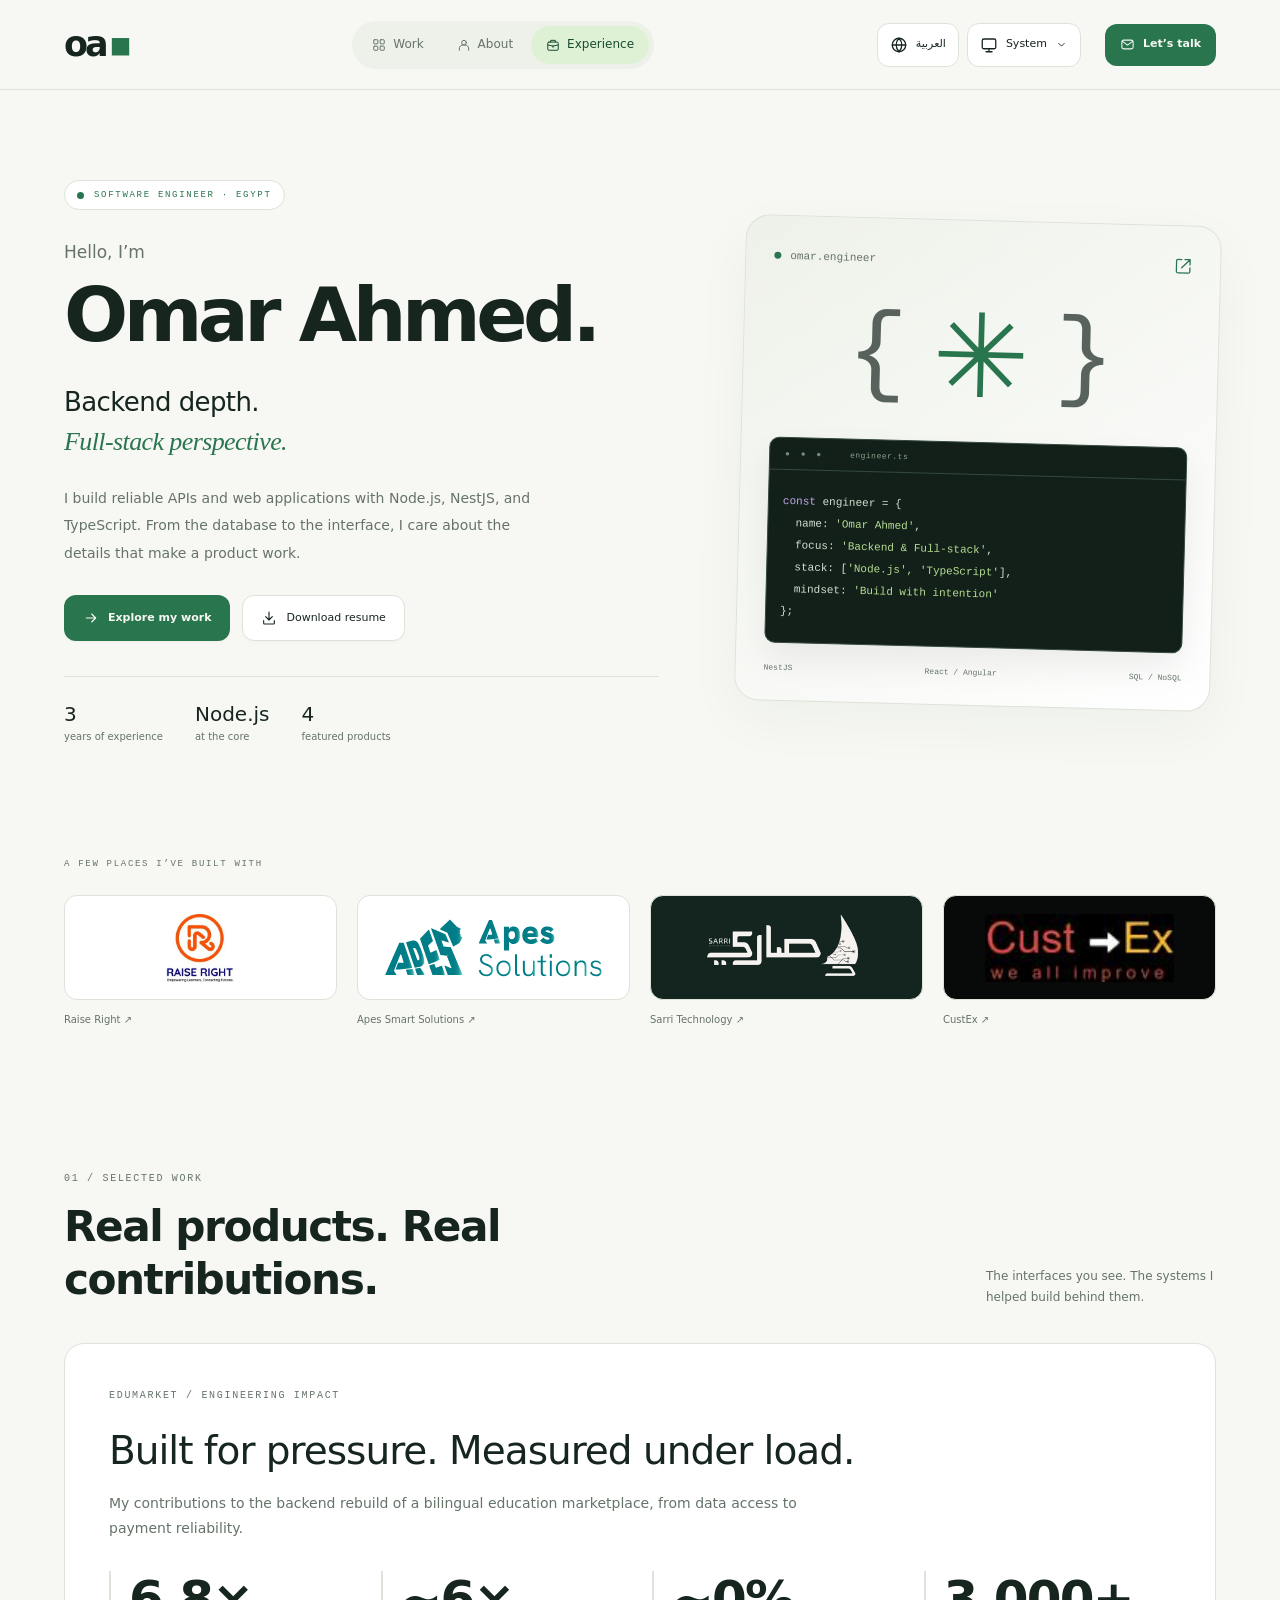
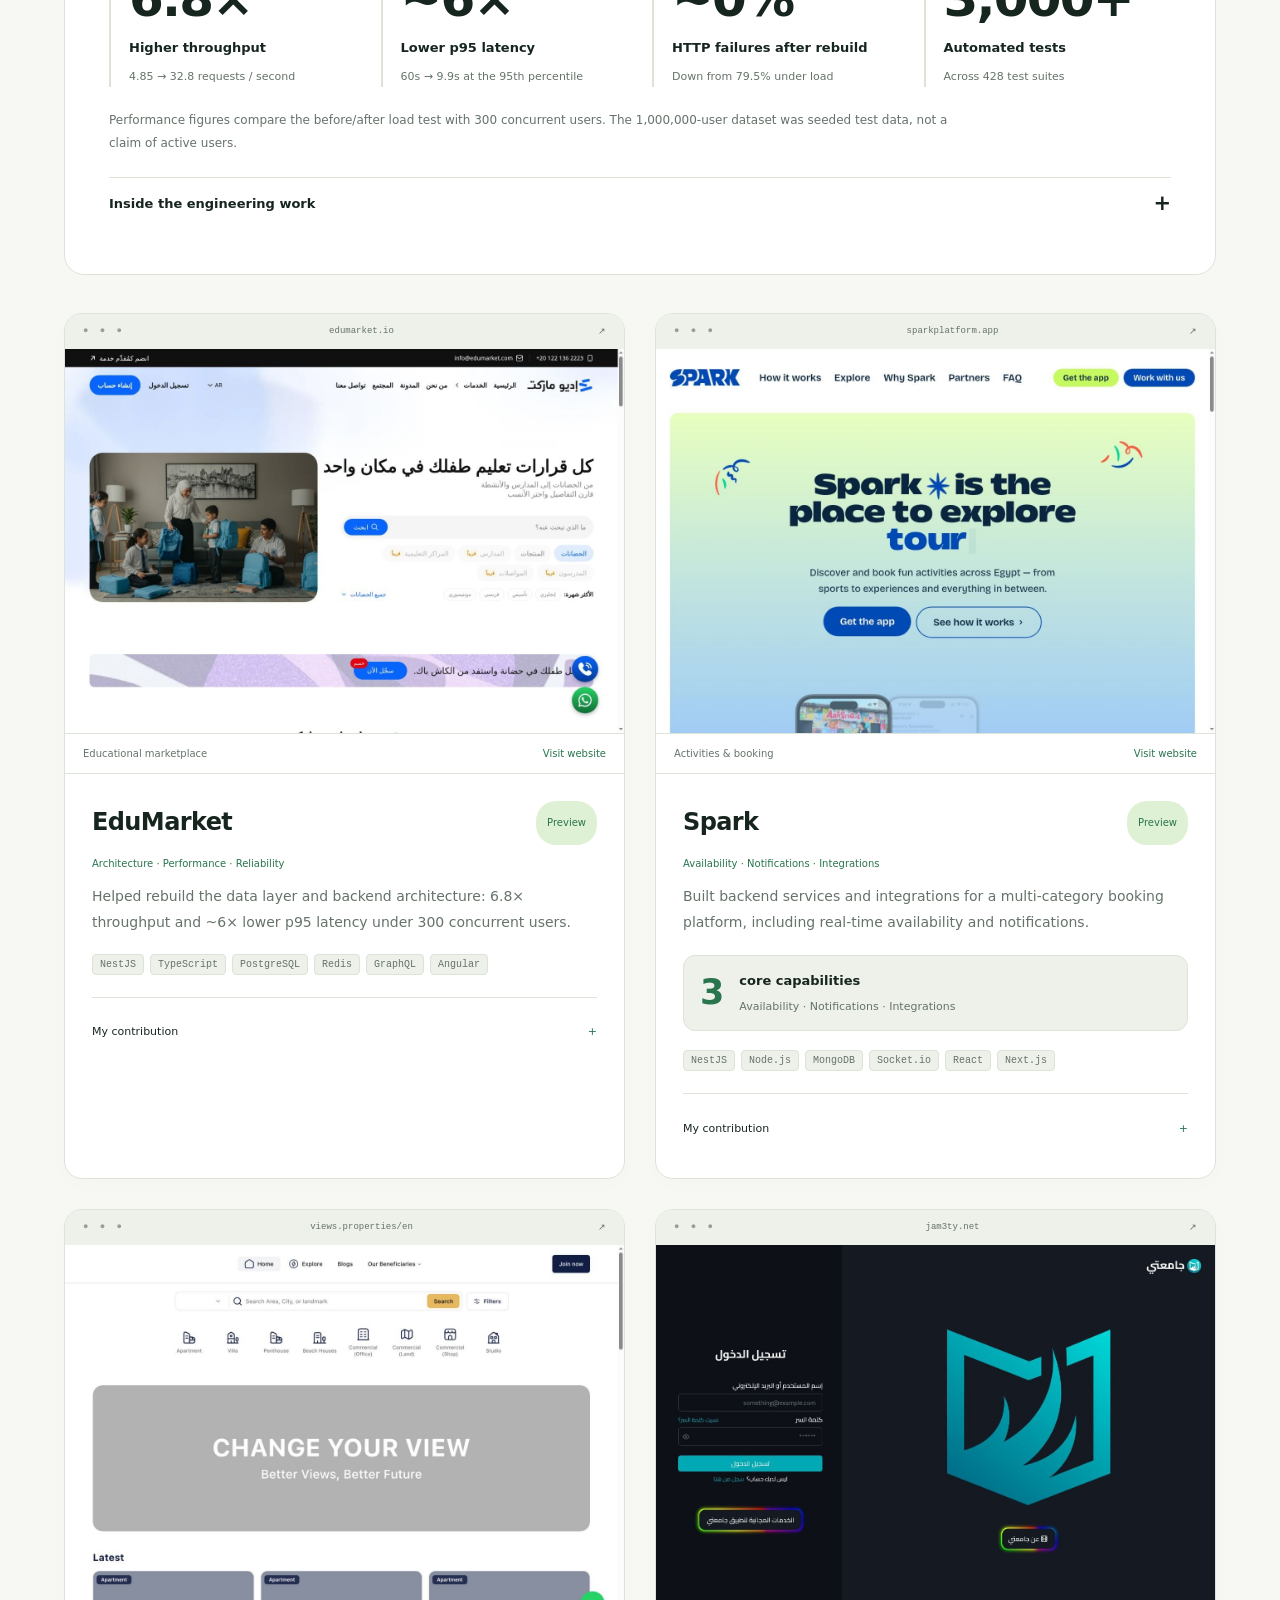
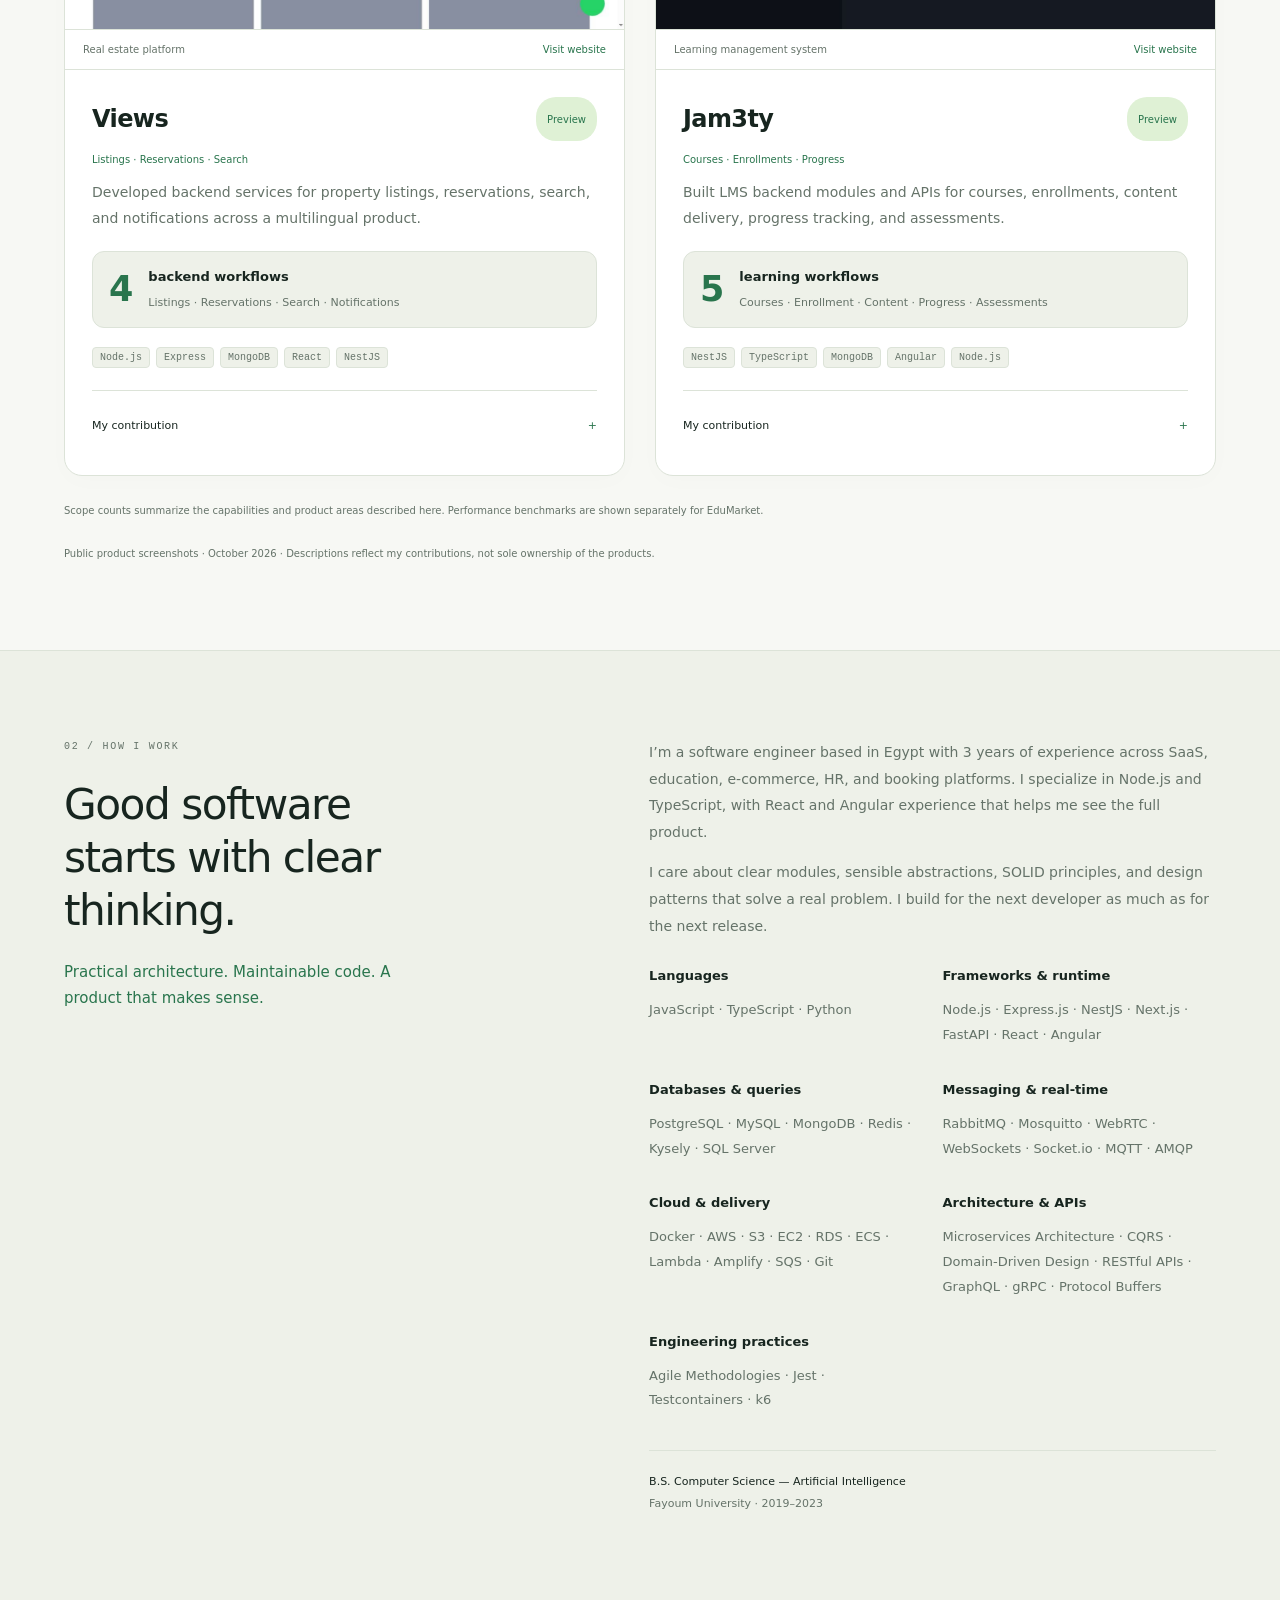
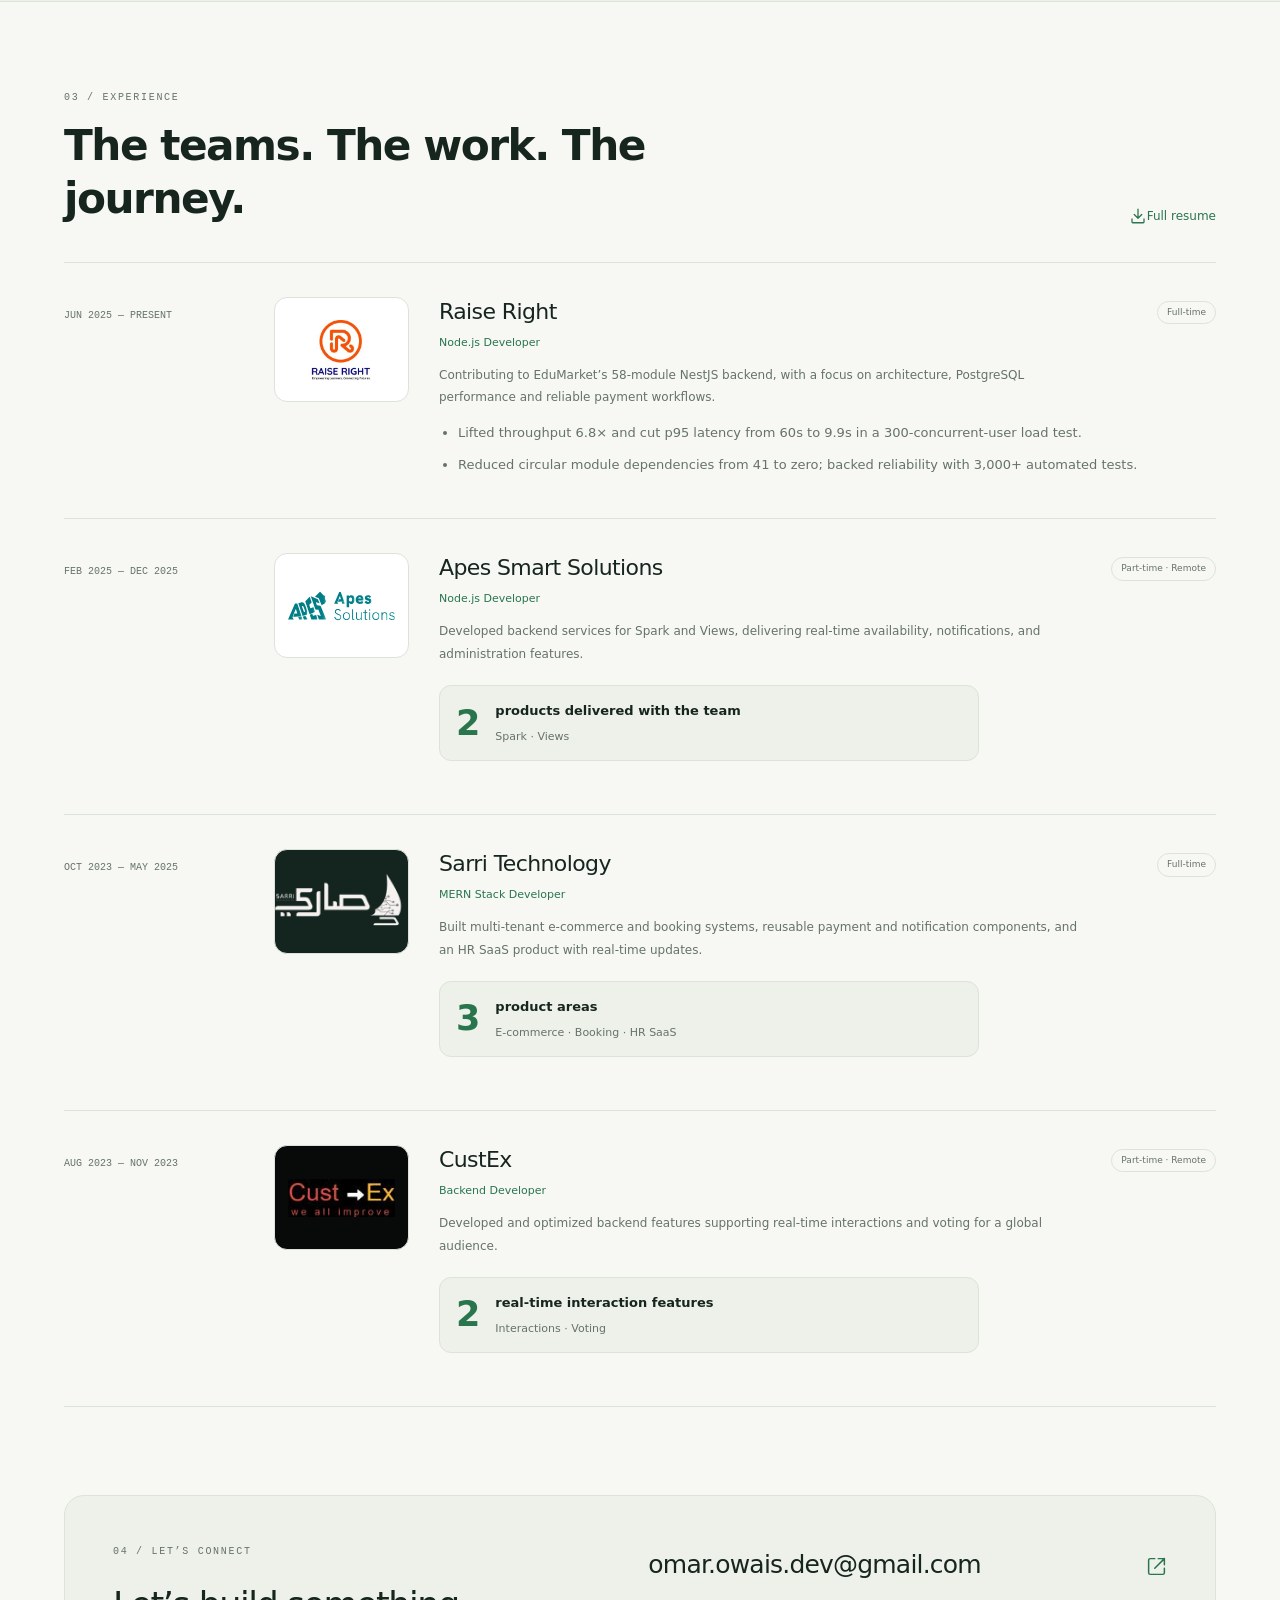
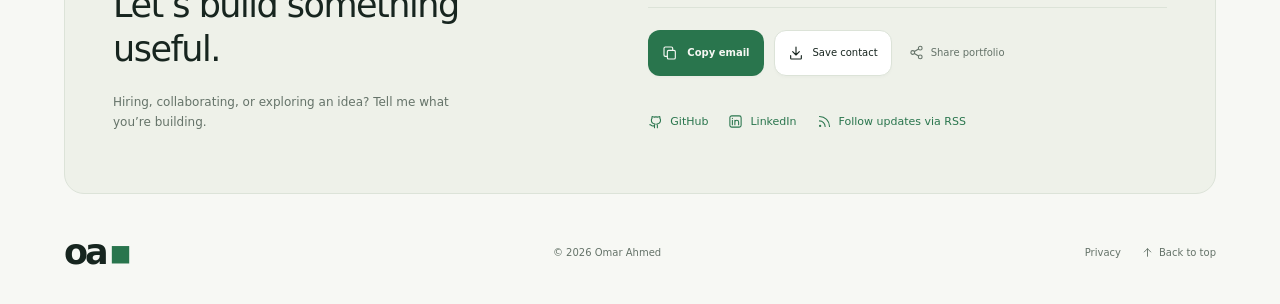
==== commit ff9c774f: "Quantify scope across all projects and companies" ====
--- a/index.html
+++ b/index.html
@@ -2,10 +2,10 @@
 <html lang="en"><head><meta charset="utf-8"><meta name="viewport" content="width=device-width, initial-scale=1"><meta name="theme-color" content="#111816"><meta name="description" content="Omar Ahmed — Software Engineer specializing in Node.js, NestJS, TypeScript, and full-stack web applications."><title>Omar Ahmed | Node.js & NestJS Software Engineer</title>
 <link rel="canonical" href="https://omarahmedowais.github.io/">
 <meta property="og:type" content="website"><meta property="og:site_name" content="Omar Ahmed"><meta property="og:title" content="Omar Ahmed — Backend & Full-Stack Engineer"><meta property="og:description" content="Node.js, NestJS & TypeScript. Explore my work across education, booking, real estate, and SaaS."><meta property="og:url" content="https://omarahmedowais.github.io/"><meta property="og:image" content="https://omarahmedowais.github.io/social-card.png"><meta property="og:image:width" content="1200"><meta property="og:image:height" content="630"><meta name="twitter:card" content="summary_large_image"><meta name="twitter:title" content="Omar Ahmed — Software Engineer"><meta name="twitter:description" content="Backend depth. Product perspective. Node.js, NestJS & TypeScript."><meta name="twitter:image" content="https://omarahmedowais.github.io/social-card.png"><link rel="alternate" type="application/rss+xml" title="Omar Ahmed — Updates" href="feed.xml">
-<script type="application/ld+json">{"@context": "https://schema.org", "@type": "Person", "name": "Omar Ahmed", "url": "https://omarahmedowais.github.io/", "jobTitle": "Software Engineer", "email": "mailto:omar.owais.dev@gmail.com", "knowsAbout": ["Node.js", "TypeScript", "NestJS", "Backend Development", "React", "Angular"], "sameAs": ["https://github.com/OmarAhmedOwais", "https://www.linkedin.com/in/omar-ahmed-owais-abdel-tawab-13a09b1b2"]}</script><link rel="icon" href="favicon.svg" type="image/svg+xml"><link rel="stylesheet" href="design-v4.css?v=2"><script src="appearance-v3.js"></script><link rel="stylesheet" href="impact-v1.css?v=2"></head>
+<script type="application/ld+json">{"@context": "https://schema.org", "@type": "Person", "name": "Omar Ahmed", "url": "https://omarahmedowais.github.io/", "jobTitle": "Software Engineer", "email": "mailto:omar.owais.dev@gmail.com", "knowsAbout": ["Node.js", "TypeScript", "NestJS", "Backend Development", "React", "Angular"], "sameAs": ["https://github.com/OmarAhmedOwais", "https://www.linkedin.com/in/omar-ahmed-owais-abdel-tawab-13a09b1b2"]}</script><link rel="icon" href="favicon.svg" type="image/svg+xml"><link rel="stylesheet" href="design-v4.css?v=2"><script src="appearance-v3.js"></script><link rel="stylesheet" href="impact-v1.css?v=3"></head>
 <body><svg xmlns="http://www.w3.org/2000/svg" class="icon-definitions" aria-hidden="true"><defs><symbol id="i-globe" viewBox="0 0 24 24"><circle cx="12" cy="12" r="9"/><path d="M3 12h18M12 3c5 5 5 13 0 18-5-5-5-13 0-18Z"/></symbol><symbol id="i-sun" viewBox="0 0 24 24"><circle cx="12" cy="12" r="4"/><path d="M12 2v2m0 16v2M2 12h2m16 0h2M5 5l1.5 1.5m11 11L19 19M5 19l1.5-1.5m11-11L19 5"/></symbol><symbol id="i-moon" viewBox="0 0 24 24"><path d="M20.5 13a8.5 8.5 0 0 1-9.5-9.5A8.5 8.5 0 1 0 20.5 13Z"/></symbol><symbol id="i-monitor" viewBox="0 0 24 24"><rect x="3" y="4" width="18" height="13" rx="2"/><path d="M8 21h8m-4-4v4"/></symbol><symbol id="i-chevron" viewBox="0 0 24 24"><path d="m7 10 5 5 5-5"/></symbol><symbol id="i-check" viewBox="0 0 24 24"><path d="m5 12 4 4L19 6"/></symbol><symbol id="i-menu" viewBox="0 0 24 24"><path d="M4 6h16M4 12h16M4 18h16"/></symbol><symbol id="i-close" viewBox="0 0 24 24"><path d="m6 6 12 12M6 18 18 6"/></symbol><symbol id="i-arrow" viewBox="0 0 24 24"><path d="M5 12h14m-6-6 6 6-6 6"/></symbol><symbol id="i-arrow-up" viewBox="0 0 24 24"><path d="M12 19V5m-6 6 6-6 6 6"/></symbol><symbol id="i-external" viewBox="0 0 24 24"><path d="M14 3h7v7m0-7-11 11M10 3H5a2 2 0 0 0-2 2v14a2 2 0 0 0 2 2h14a2 2 0 0 0 2-2v-5"/></symbol><symbol id="i-download" viewBox="0 0 24 24"><path d="M12 3v12m-5-5 5 5 5-5M4 16v4a1 1 0 0 0 1 1h14a1 1 0 0 0 1-1v-4"/></symbol><symbol id="i-copy" viewBox="0 0 24 24"><rect x="8" y="8" width="12" height="13" rx="2"/><path d="M16 8V5a2 2 0 0 0-2-2H5a2 2 0 0 0-2 2v10a2 2 0 0 0 2 2h3"/></symbol><symbol id="i-share" viewBox="0 0 24 24"><circle cx="18" cy="5" r="3"/><circle cx="6" cy="12" r="3"/><circle cx="18" cy="19" r="3"/><path d="m8.6 10.5 6.8-4m-6.8 7 6.8 4"/></symbol><symbol id="i-mail" viewBox="0 0 24 24"><rect x="3" y="5" width="18" height="14" rx="3"/><path d="m4 7 8 6 8-6"/></symbol><symbol id="i-briefcase" viewBox="0 0 24 24"><rect x="3" y="7" width="18" height="14" rx="2"/><path d="M8 7V4h8v3M3 12a22 22 0 0 0 18 0m-9 1v3"/></symbol><symbol id="i-user" viewBox="0 0 24 24"><circle cx="12" cy="8" r="4"/><path d="M4 21v-2a7 7 0 0 1 7-7h2a7 7 0 0 1 7 7v2"/></symbol><symbol id="i-grid" viewBox="0 0 24 24"><rect x="3" y="3" width="7" height="7" rx="1"/><rect x="14" y="3" width="7" height="7" rx="1"/><rect x="3" y="14" width="7" height="7" rx="1"/><rect x="14" y="14" width="7" height="7" rx="1"/></symbol><symbol id="i-maximize" viewBox="0 0 24 24"><path d="M8 3H3v5m13-5h5v5M3 16v5h5m13-5v5h-5"/></symbol><symbol id="i-github" viewBox="0 0 24 24"><path d="M9 19c-4 1-4-2-6-2m12 5v-4a3 3 0 0 0-1-2c3-.3 6-1.5 6-6a4.5 4.5 0 0 0-1-3c.2-1 .1-2-.3-3-1 0-2 .6-3 1a11 11 0 0 0-6 0C8.7 4.5 7.7 4 6.7 4c-.4 1-.5 2-.3 3a4.5 4.5 0 0 0-1 3c0 4.5 3 5.7 6 6a3 3 0 0 0-1 2v4"/></symbol><symbol id="i-linkedin" viewBox="0 0 24 24"><rect x="3" y="3" width="18" height="18" rx="3"/><path d="M7 10v7m0-10v.01M11 17v-7m0 3a3 3 0 0 1 6 0v4"/></symbol><symbol id="i-rss" viewBox="0 0 24 24"><circle cx="5" cy="19" r="1"/><path d="M4 11a9 9 0 0 1 9 9M4 4a16 16 0 0 1 16 16"/></symbol></defs></svg><a data-i18n="skip" href="#main" class="skip" >Skip to content</a><header class="site-header"><a class="logo" href="#main" aria-label="Omar Ahmed">oa<span>▪</span></a><button id="mobile-toggle" class="mobile-toggle" type="button" aria-expanded="false" aria-controls="main-navigation" aria-label="Open navigation"><svg class="icon " aria-hidden="true" focusable="false"><use href="#i-menu"></use></svg></button><nav id="main-navigation" aria-label="Main navigation"><a href="#work" class="" ><svg class="icon " aria-hidden="true" focusable="false"><use href="#i-grid"></use></svg><span data-i18n="work">Work</span></a><a href="#about" class="" ><svg class="icon " aria-hidden="true" focusable="false"><use href="#i-user"></use></svg><span data-i18n="about">About</span></a><a href="#experience" class="" ><svg class="icon " aria-hidden="true" focusable="false"><use href="#i-briefcase"></use></svg><span data-i18n="experience">Experience</span></a></nav><div class="preferences"><button id="language-toggle" class="preference-button" type="button" aria-label="Switch to Arabic"><svg class="icon " aria-hidden="true" focusable="false"><use href="#i-globe"></use></svg><span data-language-name lang="ar">العربية</span></button><div class="theme-control"><button type="button" id="theme-toggle" class="preference-button" aria-haspopup="menu" aria-expanded="false" aria-controls="theme-menu" aria-label="Color theme"><svg class="icon theme-glyph" aria-hidden="true" focusable="false"><use href="#i-monitor"></use></svg><span id="theme-current" data-i18n="system_theme">System</span><svg class="icon chevron" aria-hidden="true" focusable="false"><use href="#i-chevron"></use></svg></button><div id="theme-menu" class="theme-menu" role="menu" aria-label="Color theme" hidden><button type="button" role="menuitemradio" aria-checked="false" data-theme-choice="system"><svg class="icon " aria-hidden="true" focusable="false"><use href="#i-monitor"></use></svg><span data-i18n="system_theme">System</span><svg class="icon selection-check" aria-hidden="true" focusable="false"><use href="#i-check"></use></svg></button><button type="button" role="menuitemradio" aria-checked="false" data-theme-choice="light"><svg class="icon " aria-hidden="true" focusable="false"><use href="#i-sun"></use></svg><span data-i18n="light_theme">Light</span><svg class="icon selection-check" aria-hidden="true" focusable="false"><use href="#i-check"></use></svg></button><button type="button" role="menuitemradio" aria-checked="false" data-theme-choice="dark"><svg class="icon " aria-hidden="true" focusable="false"><use href="#i-moon"></use></svg><span data-i18n="dark_theme">Dark</span><svg class="icon selection-check" aria-hidden="true" focusable="false"><use href="#i-check"></use></svg></button></div></div></div><a href="mailto:omar.owais.dev@gmail.com" class="header-contact" ><svg class="icon " aria-hidden="true" focusable="false"><use href="#i-mail"></use></svg><span data-i18n="header_contact">Let’s talk</span></a></header><main id="main"><section class="hero"><div class="hero-copy"><p class="eyebrow"><span class="status-dot"></span><span data-i18n="intro_tag" >SOFTWARE ENGINEER · EGYPT</span></p><p data-i18n="hello" class="hero-hello">Hello, I’m</p><h1 data-i18n="name" >Omar Ahmed.</h1><div class="hero-title"><span data-i18n="role" >Backend depth.</span><br><em data-i18n="role2" >Full-stack perspective.</em></div><p data-i18n="intro" class="intro">I build reliable APIs and web applications with Node.js, NestJS, and TypeScript. From the database to the interface, I care about the details that make a product work.</p><div class="hero-actions"><a href="#work" class="button primary" ><svg class="icon " aria-hidden="true" focusable="false"><use href="#i-arrow"></use></svg><span data-i18n="explore">Explore my work</span></a><a href="Omar-Ahmed-Resume.pdf" class="button secondary" download data-event="resume_download"><svg class="icon " aria-hidden="true" focusable="false"><use href="#i-download"></use></svg><span data-i18n="resume">Download resume</span></a></div><div class="hero-facts"><div><strong>3</strong><span data-i18n="years" >years of experience</span></div><div><strong>Node.js</strong><span data-i18n="core" >at the core</span></div><div><strong>4</strong><span data-i18n="products" >featured products</span></div></div></div><div class="engineer-card"><div class="card-top"><span class="status-dot"></span><span>omar.engineer</span><span class="card-symbol"><svg class="icon " aria-hidden="true" focusable="false"><use href="#i-external"></use></svg></span></div><div class="code-portrait" aria-hidden="true"><span class="brace">&#123;</span><span class="code-star">✳</span><span class="brace">&#125;</span></div><div class="code-window" dir="ltr"><div class="code-dots">● ● ● <span>engineer.ts</span></div><pre><code><span class="code-purple">const</span> engineer = &#123;
   name: <span class="code-green">'Omar Ahmed'</span>,
   focus: <span class="code-green">'Backend & Full-stack'</span>,
   stack: [<span class="code-green">'Node.js', 'TypeScript'</span>],
   mindset: <span class="code-green">'Build with intention'</span>
-&#125;;</code></pre></div><div class="card-footer"><span>NestJS</span><span>React / Angular</span><span>SQL / NoSQL</span></div></div></section><section class="company-strip"><p data-i18n="companies_title" class="eyebrow">A FEW PLACES I’VE BUILT WITH</p><div class="company-logos"><a class="company-item" href="https://www.linkedin.com/company/raise-right/" target="_blank" rel="noopener noreferrer"><div class="brand-panel raise"><img src="raise-right-logo.jpg" alt="Raise Right" width="180" height="88"></div><span>Raise Right ↗</span></a><a class="company-item" href="https://apessolutions.com/" target="_blank" rel="noopener noreferrer"><div class="brand-panel apes"><img src="apes-logo.svg" alt="Apes Smart Solutions" width="180" height="88"></div><span>Apes Smart Solutions ↗</span></a><a class="company-item" href="https://sarri.sa/" target="_blank" rel="noopener noreferrer"><div class="brand-panel sarri"><img src="sarri-logo.png" alt="Sarri Technology" width="180" height="88"></div><span>Sarri Technology ↗</span></a><a class="company-item" href="https://custex.com/celebrities" target="_blank" rel="noopener noreferrer"><div class="brand-panel custex"><img src="custex-logo.webp" alt="CustEx" width="180" height="88"></div><span>CustEx ↗</span></a></div></section><section id="work"><div class="section-heading"><div><p data-i18n="work_eyebrow" class="eyebrow">01 / SELECTED WORK</p><h2 data-i18n="work_title" >Real products. Real contributions.</h2></div><p data-i18n="work_intro" >The interfaces you see. The systems I helped build behind them.</p></div><article class="impact-case" aria-labelledby="impact-title"><p class="eyebrow" data-i18n="impact_eyebrow">EDUMARKET / ENGINEERING IMPACT</p><h3 id="impact-title" data-i18n="impact_title">Built for pressure. Measured under load.</h3><p class="impact-intro" data-i18n="impact_intro">My contributions to the backend rebuild of a bilingual education marketplace, from data access to payment reliability.</p><div class="impact-metrics"><div class="impact-metric"><strong dir="ltr">6.8×</strong><span data-i18n="impact_throughput">Higher throughput</span><small data-i18n="impact_throughput_detail">4.85 → 32.8 requests / second</small></div><div class="impact-metric"><strong dir="ltr">~6×</strong><span data-i18n="impact_latency">Lower p95 latency</span><small data-i18n="impact_latency_detail">60s → 9.9s at the 95th percentile</small></div><div class="impact-metric"><strong dir="ltr">~0%</strong><span data-i18n="impact_failures">HTTP failures after rebuild</span><small data-i18n="impact_failures_detail">Down from 79.5% under load</small></div><div class="impact-metric"><strong dir="ltr">3,000+</strong><span data-i18n="impact_tests">Automated tests</span><small data-i18n="impact_tests_detail">Across 428 test suites</small></div></div><p class="impact-context" data-i18n="impact_context">Performance figures compare the before/after load test with 300 concurrent users. The 1,000,000-user dataset was seeded test data, not a claim of active users.</p><details class="impact-details"><summary><span data-i18n="impact_expand">Inside the engineering work</span><span aria-hidden="true">+</span></summary><div class="impact-breakdown"><div><h4 data-i18n="impact_arch_h">Architecture with clear boundaries</h4><p data-i18n="impact_arch">Contributed across 58 NestJS modules using CQRS, hexagonal architecture and DDD, with GraphQL and REST interfaces. Removed 41 circular module dependencies; dependency-cruiser and commit/push checks keep them at zero.</p></div><div><h4 data-i18n="impact_data_h">Faster paths to the data</h4><p data-i18n="impact_data">Used pg_stat_statements to locate bottlenecks, then addressed unindexed scans and N+1 queries with targeted indexes, DataLoader batching and tag-based Redis caching. Top queries fell from 6–15s to sub-millisecond; measured cache hits reached 99.9%.</p></div><div><h4 data-i18n="impact_payment_h">Recovery where it matters</h4><p data-i18n="impact_payment">Restored enrollment and wallet flows from 0% to 100% success in load tests. Integrated Kashier and Paymob with circuit breakers, alongside wallet and installment workflows.</p></div><div><h4 data-i18n="impact_quality_h">Reliability backed by tests</h4><p data-i18n="impact_quality">3,000+ tests across 428 Jest/Testcontainers suites, plus 23 k6 scenarios using 1,000,000 seeded users. Coverage includes a 20→200 RPS spike and a 45-minute soak at 15 RPS, with Sentry, Prometheus and Loki for observability.</p></div></div></details></article><div class="project-grid"><article class="project"><a class="project-preview" href="https://edumarket.io/" target="_blank" rel="noopener noreferrer" data-event="project_visit" data-project="edumarket" aria-label="EduMarket"><div class="browser-bar" dir="ltr"><span>● ● ●</span><span>edumarket.io</span><span>↗</span></div><img src="edumarket.jpg" alt="EduMarket website" loading="lazy" width="1348" height="926"><div class="preview-label"><span data-i18n="edumarket_cat" >Educational marketplace</span><span data-i18n="edumarket_visit" >Visit website ↗</span></div></a><div class="project-content"><div class="project-title"><h3 data-i18n="edumarket_name" >EduMarket</h3><button class="zoom-button" type="button" data-preview="edumarket.jpg" data-title="EduMarket"><span data-i18n="edumarket_preview" >⤢ Preview</span></button></div><p data-i18n="edumarket_scope" class="project-scope">Architecture · Performance · Reliability</p><p data-i18n="edumarket_desc" class="project-description">Helped rebuild the data layer and backend architecture: 6.8× throughput and ~6× lower p95 latency under 300 concurrent users.</p><div class="tags"><span dir="ltr">NestJS</span><span dir="ltr">TypeScript</span><span dir="ltr">PostgreSQL</span><span dir="ltr">Redis</span><span dir="ltr">GraphQL</span><span dir="ltr">Angular</span></div><details class="case-details"><summary><span data-i18n="edumarket_contribution" >My contribution</span><span aria-hidden="true">+</span></summary><div><p data-i18n="edumarket_detail" >Contributed across 58 NestJS modules, optimized PostgreSQL read paths with DataLoader and Redis, and restored enrollment and wallet flows to 100% success under load. See the engineering impact breakdown above.</p><p data-i18n="edumarket_stack" >Stack: NestJS, TypeScript, PostgreSQL, Redis, GraphQL, Angular</p></div></details></div></article><article class="project"><a class="project-preview" href="https://sparkplatform.app/" target="_blank" rel="noopener noreferrer" data-event="project_visit" data-project="spark" aria-label="Spark"><div class="browser-bar" dir="ltr"><span>● ● ●</span><span>sparkplatform.app</span><span>↗</span></div><img src="spark.jpg" alt="Spark website" loading="lazy" width="1348" height="926"><div class="preview-label"><span data-i18n="spark_cat" >Activities & booking</span><span data-i18n="spark_visit" >Visit website ↗</span></div></a><div class="project-content"><div class="project-title"><h3 data-i18n="spark_name" >Spark</h3><button class="zoom-button" type="button" data-preview="spark.jpg" data-title="Spark"><span data-i18n="spark_preview" >⤢ Preview</span></button></div><p data-i18n="spark_scope" class="project-scope">Availability · Notifications · Integrations</p><p data-i18n="spark_desc" class="project-description">Built backend services and integrations for a multi-category booking platform, including real-time availability and notifications.</p><div class="tags"><span dir="ltr">NestJS</span><span dir="ltr">Node.js</span><span dir="ltr">MongoDB</span><span dir="ltr">Socket.io</span><span dir="ltr">React</span><span dir="ltr">Next.js</span></div><details class="case-details"><summary><span data-i18n="spark_contribution" >My contribution</span><span aria-hidden="true">+</span></summary><div><p data-i18n="spark_detail" >Developed reliable APIs and integrations to support booking and product workflows.</p><p data-i18n="spark_stack" >Stack: NestJS, Node.js, MongoDB, Socket.io, React, Next.js</p></div></details></div></article><article class="project"><a class="project-preview" href="https://views.properties/en" target="_blank" rel="noopener noreferrer" data-event="project_visit" data-project="views" aria-label="Views"><div class="browser-bar" dir="ltr"><span>● ● ●</span><span>views.properties/en</span><span>↗</span></div><img src="views.jpg" alt="Views website" loading="lazy" width="1348" height="926"><div class="preview-label"><span data-i18n="views_cat" >Real estate platform</span><span data-i18n="views_visit" >Visit website ↗</span></div></a><div class="project-content"><div class="project-title"><h3 data-i18n="views_name" >Views</h3><button class="zoom-button" type="button" data-preview="views.jpg" data-title="Views"><span data-i18n="views_preview" >⤢ Preview</span></button></div><p data-i18n="views_scope" class="project-scope">Listings · Reservations · Search</p><p data-i18n="views_desc" class="project-description">Developed backend services for property listings, reservations, search, and notifications across a multilingual product.</p><div class="tags"><span dir="ltr">Node.js</span><span dir="ltr">Express</span><span dir="ltr">MongoDB</span><span dir="ltr">React</span><span dir="ltr">NestJS</span></div><details class="case-details"><summary><span data-i18n="views_contribution" >My contribution</span><span aria-hidden="true">+</span></summary><div><p data-i18n="views_detail" >Built APIs supporting the property discovery and booking experience.</p><p data-i18n="views_stack" >Stack: Node.js, Express, MongoDB, React, NestJS</p></div></details></div></article><article class="project"><a class="project-preview" href="https://jam3ty.net/" target="_blank" rel="noopener noreferrer" data-event="project_visit" data-project="jam3ty" aria-label="Jam3ty"><div class="browser-bar" dir="ltr"><span>● ● ●</span><span>jam3ty.net</span><span>↗</span></div><img src="jam3ty.jpg" alt="Jam3ty website" loading="lazy" width="1348" height="926"><div class="preview-label"><span data-i18n="jam3ty_cat" >Learning management system</span><span data-i18n="jam3ty_visit" >Visit website ↗</span></div></a><div class="project-content"><div class="project-title"><h3 data-i18n="jam3ty_name" >Jam3ty</h3><button class="zoom-button" type="button" data-preview="jam3ty.jpg" data-title="Jam3ty"><span data-i18n="jam3ty_preview" >⤢ Preview</span></button></div><p data-i18n="jam3ty_scope" class="project-scope">Courses · Enrollments · Progress</p><p data-i18n="jam3ty_desc" class="project-description">Built LMS backend modules and APIs for courses, enrollments, content delivery, progress tracking, and assessments.</p><div class="tags"><span dir="ltr">NestJS</span><span dir="ltr">TypeScript</span><span dir="ltr">MongoDB</span><span dir="ltr">Angular</span><span dir="ltr">Node.js</span></div><details class="case-details"><summary><span data-i18n="jam3ty_contribution" >My contribution</span><span aria-hidden="true">+</span></summary><div><p data-i18n="jam3ty_detail" >Contributed to an LMS serving Arab Open University students. The image shows the public sign-in page.</p><p data-i18n="jam3ty_stack" >Stack: NestJS, TypeScript, MongoDB, Angular, Node.js</p></div></details></div></article></div><p data-i18n="work_note" class="work-note">Public product screenshots · October 2026 · Descriptions reflect my contributions, not sole ownership of the products.</p></section><section id="about" class="about"><div><p data-i18n="about_eyebrow" class="eyebrow">02 / HOW I WORK</p><h2 data-i18n="about_title" >Good software starts with clear thinking.</h2><p data-i18n="about_intro" class="about-lead">Practical architecture. Maintainable code. A product that makes sense.</p></div><div><p data-i18n="about_body" >I’m a software engineer based in Egypt with 3 years of experience across SaaS, education, e-commerce, HR, and booking platforms. I specialize in Node.js and TypeScript, with React and Angular experience that helps me see the full product.</p><p data-i18n="about_body2" >I care about clear modules, sensible abstractions, SOLID principles, and design patterns that solve a real problem. I build for the next developer as much as for the next release.</p><div class="skill-groups technology-groups"><div><h3 data-i18n="skill_languages">Languages</h3><p dir="ltr">JavaScript · TypeScript · Python</p></div><div><h3 data-i18n="skill_frameworks">Frameworks &amp; runtime</h3><p dir="ltr">Node.js · Express.js · NestJS · Next.js · FastAPI · React · Angular</p></div><div><h3 data-i18n="skill_data">Databases &amp; queries</h3><p dir="ltr">PostgreSQL · MySQL · MongoDB · Redis · Kysely · SQL Server</p></div><div><h3 data-i18n="skill_messaging">Messaging &amp; real-time</h3><p dir="ltr">RabbitMQ · Mosquitto · WebRTC · WebSockets · Socket.io · MQTT · AMQP</p></div><div><h3 data-i18n="skill_cloud">Cloud &amp; delivery</h3><p dir="ltr">Docker · AWS · S3 · EC2 · RDS · ECS · Lambda · Amplify · SQS · Git</p></div><div><h3 data-i18n="skill_arch">Architecture &amp; APIs</h3><p dir="ltr">Microservices Architecture · CQRS · Domain-Driven Design · RESTful APIs · GraphQL · gRPC · Protocol Buffers</p></div><div><h3 data-i18n="skill_practice">Engineering practices</h3><p dir="ltr">Agile Methodologies · Jest · Testcontainers · k6</p></div></div><div class="education"><strong data-i18n="degree" >B.S. Computer Science — Artificial Intelligence</strong><span data-i18n="university" >Fayoum University · 2019–2023</span></div></div></section><section id="experience"><div class="section-heading"><div><p data-i18n="experience_eyebrow" class="eyebrow">03 / EXPERIENCE</p><h2 data-i18n="experience_title" >The teams. The work. The journey.</h2></div><a href="Omar-Ahmed-Resume.pdf" class="text-link" download><svg class="icon " aria-hidden="true" focusable="false"><use href="#i-download"></use></svg><span data-i18n="full_resume">Full resume</span></a></div><div class="timeline"><article><p data-i18n="exp0_date" class="date">JUN 2025 — PRESENT</p><a class="experience-brand brand-panel raise" href="https://www.linkedin.com/company/raise-right/" target="_blank" rel="noopener noreferrer"><img src="raise-right-logo.jpg" alt="Raise Right logo" loading="lazy" width="150" height="70"></a><div class="experience-copy"><div class="role-line"><h3>Raise Right</h3><span data-i18n="exp0_mode" class="work-mode">Full-time</span></div><h4 data-i18n="exp0_role" >Node.js Developer</h4><p data-i18n="exp0_desc" >Contributing to EduMarket’s 58-module NestJS backend, with a focus on architecture, PostgreSQL performance and reliable payment workflows.</p><ul class="experience-results"><li data-i18n="exp0_result1">Lifted throughput 6.8× and cut p95 latency from 60s to 9.9s in a 300-concurrent-user load test.</li><li data-i18n="exp0_result2">Reduced circular module dependencies from 41 to zero; backed reliability with 3,000+ automated tests.</li></ul></div></article><article><p data-i18n="exp1_date" class="date">FEB 2025 — DEC 2025</p><a class="experience-brand brand-panel apes" href="https://apessolutions.com/" target="_blank" rel="noopener noreferrer"><img src="apes-logo.svg" alt="Apes Smart Solutions logo" loading="lazy" width="150" height="70"></a><div class="experience-copy"><div class="role-line"><h3>Apes Smart Solutions</h3><span data-i18n="exp1_mode" class="work-mode">Part-time · Remote</span></div><h4 data-i18n="exp1_role" >Node.js Developer</h4><p data-i18n="exp1_desc" >Developed backend services for Spark and Views, delivering real-time availability, notifications, and administration features.</p></div></article><article><p data-i18n="exp2_date" class="date">OCT 2023 — MAY 2025</p><a class="experience-brand brand-panel sarri" href="https://sarri.sa/" target="_blank" rel="noopener noreferrer"><img src="sarri-logo.png" alt="Sarri Technology logo" loading="lazy" width="150" height="70"></a><div class="experience-copy"><div class="role-line"><h3>Sarri Technology</h3><span data-i18n="exp2_mode" class="work-mode">Full-time</span></div><h4 data-i18n="exp2_role" >MERN Stack Developer</h4><p data-i18n="exp2_desc" >Built multi-tenant e-commerce and booking systems, reusable payment and notification components, and an HR SaaS product with real-time updates.</p></div></article><article><p data-i18n="exp3_date" class="date">AUG 2023 — NOV 2023</p><a class="experience-brand brand-panel custex" href="https://custex.com/celebrities" target="_blank" rel="noopener noreferrer"><img src="custex-logo.webp" alt="CustEx logo" loading="lazy" width="150" height="70"></a><div class="experience-copy"><div class="role-line"><h3>CustEx</h3><span data-i18n="exp3_mode" class="work-mode">Part-time · Remote</span></div><h4 data-i18n="exp3_role" >Backend Developer</h4><p data-i18n="exp3_desc" >Developed and optimized backend features supporting real-time interactions and voting for a global audience.</p></div></article></div></section><section class="contact" id="contact"><div><p data-i18n="contact_eyebrow" class="eyebrow">04 / LET’S CONNECT</p><h2 data-i18n="contact_title" >Let’s build something useful.</h2><p data-i18n="contact_note" >Hiring, collaborating, or exploring an idea? Tell me what you’re building.</p></div><div class="contact-content"><a class="contact-email" href="mailto:omar.owais.dev@gmail.com" dir="ltr">omar.owais.dev@gmail.com <span><svg class="icon " aria-hidden="true" focusable="false"><use href="#i-external"></use></svg></span></a><div class="contact-tools"><button id="copy-email" type="button" class="button primary"><svg class="icon " aria-hidden="true" focusable="false"><use href="#i-copy"></use></svg><span data-i18n="copy_email">Copy email</span></button><a href="Omar-Ahmed.vcf" class="button secondary" download data-event="save_contact"><svg class="icon " aria-hidden="true" focusable="false"><use href="#i-download"></use></svg><span data-i18n="save_contact">Save contact</span></a><button id="share-profile" type="button" class="text-button"><svg class="icon " aria-hidden="true" focusable="false"><use href="#i-share"></use></svg><span data-i18n="share">Share portfolio</span></button></div><div class="contact-links"><a href="https://github.com/OmarAhmedOwais" target="_blank" rel="noopener noreferrer" data-event="github_follow"><svg class="icon " aria-hidden="true" focusable="false"><use href="#i-github"></use></svg><span>GitHub</span></a><a href="https://www.linkedin.com/in/omar-ahmed-owais-abdel-tawab-13a09b1b2" target="_blank" rel="noopener noreferrer" data-event="linkedin_connect"><svg class="icon " aria-hidden="true" focusable="false"><use href="#i-linkedin"></use></svg><span>LinkedIn</span></a><a href="feed.xml" class="" ><svg class="icon " aria-hidden="true" focusable="false"><use href="#i-rss"></use></svg><span data-i18n="rss">Follow updates via RSS</span></a></div></div></section></main><footer><a href="#main" class="logo" aria-label="Omar Ahmed">oa<span>▪</span></a><p>© <span id="year">2026</span> <span data-i18n="footer_name" >Omar Ahmed</span></p><div class="footer-tools"><a data-i18n="privacy" href="privacy.html" class="" >Privacy</a><button data-i18n="analytics_preferences" id="analytics-settings" type="button" hidden>Analytics preferences</button><a href="#main" class="" ><svg class="icon " aria-hidden="true" focusable="false"><use href="#i-arrow-up"></use></svg><span data-i18n="top">Back to top</span></a></div></footer><dialog id="preview-dialog" aria-labelledby="preview-title"><div class="preview-toolbar"><h2 id="preview-title">Project preview</h2><button type="button" id="close-preview" aria-label="Close screenshot preview"><svg class="icon " aria-hidden="true" focusable="false"><use href="#i-close"></use></svg></button></div><img id="preview-image" alt="" width="1348" height="926"></dialog><div id="toast" role="status" aria-live="polite"></div><section id="consent-banner" class="consent-banner" aria-label="Analytics preferences" hidden><div><strong data-i18n="consent_title" >Help me improve this portfolio?</strong><p data-i18n="consent_body" >Optional Google Analytics measures visits and clicks. It stays off unless you accept.</p><a data-i18n="consent_privacy" href="privacy.html" class="" >Privacy details</a></div><div class="consent-actions"><button data-i18n="consent_reject" type="button" id="reject-analytics">No thanks</button><button data-i18n="consent_accept" type="button" id="accept-analytics">Accept analytics</button></div></section><script src="translations-v4.js?v=5"></script><script src="analytics-config.js?v=4"></script><script src="interactions-v4.js?v=2"></script><script src="controls-v4.js"></script></body></html>+&#125;;</code></pre></div><div class="card-footer"><span>NestJS</span><span>React / Angular</span><span>SQL / NoSQL</span></div></div></section><section class="company-strip"><p data-i18n="companies_title" class="eyebrow">A FEW PLACES I’VE BUILT WITH</p><div class="company-logos"><a class="company-item" href="https://www.linkedin.com/company/raise-right/" target="_blank" rel="noopener noreferrer"><div class="brand-panel raise"><img src="raise-right-logo.jpg" alt="Raise Right" width="180" height="88"></div><span>Raise Right ↗</span></a><a class="company-item" href="https://apessolutions.com/" target="_blank" rel="noopener noreferrer"><div class="brand-panel apes"><img src="apes-logo.svg" alt="Apes Smart Solutions" width="180" height="88"></div><span>Apes Smart Solutions ↗</span></a><a class="company-item" href="https://sarri.sa/" target="_blank" rel="noopener noreferrer"><div class="brand-panel sarri"><img src="sarri-logo.png" alt="Sarri Technology" width="180" height="88"></div><span>Sarri Technology ↗</span></a><a class="company-item" href="https://custex.com/celebrities" target="_blank" rel="noopener noreferrer"><div class="brand-panel custex"><img src="custex-logo.webp" alt="CustEx" width="180" height="88"></div><span>CustEx ↗</span></a></div></section><section id="work"><div class="section-heading"><div><p data-i18n="work_eyebrow" class="eyebrow">01 / SELECTED WORK</p><h2 data-i18n="work_title" >Real products. Real contributions.</h2></div><p data-i18n="work_intro" >The interfaces you see. The systems I helped build behind them.</p></div><article class="impact-case" aria-labelledby="impact-title"><p class="eyebrow" data-i18n="impact_eyebrow">EDUMARKET / ENGINEERING IMPACT</p><h3 id="impact-title" data-i18n="impact_title">Built for pressure. Measured under load.</h3><p class="impact-intro" data-i18n="impact_intro">My contributions to the backend rebuild of a bilingual education marketplace, from data access to payment reliability.</p><div class="impact-metrics"><div class="impact-metric"><strong dir="ltr">6.8×</strong><span data-i18n="impact_throughput">Higher throughput</span><small data-i18n="impact_throughput_detail">4.85 → 32.8 requests / second</small></div><div class="impact-metric"><strong dir="ltr">~6×</strong><span data-i18n="impact_latency">Lower p95 latency</span><small data-i18n="impact_latency_detail">60s → 9.9s at the 95th percentile</small></div><div class="impact-metric"><strong dir="ltr">~0%</strong><span data-i18n="impact_failures">HTTP failures after rebuild</span><small data-i18n="impact_failures_detail">Down from 79.5% under load</small></div><div class="impact-metric"><strong dir="ltr">3,000+</strong><span data-i18n="impact_tests">Automated tests</span><small data-i18n="impact_tests_detail">Across 428 test suites</small></div></div><p class="impact-context" data-i18n="impact_context">Performance figures compare the before/after load test with 300 concurrent users. The 1,000,000-user dataset was seeded test data, not a claim of active users.</p><details class="impact-details"><summary><span data-i18n="impact_expand">Inside the engineering work</span><span aria-hidden="true">+</span></summary><div class="impact-breakdown"><div><h4 data-i18n="impact_arch_h">Architecture with clear boundaries</h4><p data-i18n="impact_arch">Contributed across 58 NestJS modules using CQRS, hexagonal architecture and DDD, with GraphQL and REST interfaces. Removed 41 circular module dependencies; dependency-cruiser and commit/push checks keep them at zero.</p></div><div><h4 data-i18n="impact_data_h">Faster paths to the data</h4><p data-i18n="impact_data">Used pg_stat_statements to locate bottlenecks, then addressed unindexed scans and N+1 queries with targeted indexes, DataLoader batching and tag-based Redis caching. Top queries fell from 6–15s to sub-millisecond; measured cache hits reached 99.9%.</p></div><div><h4 data-i18n="impact_payment_h">Recovery where it matters</h4><p data-i18n="impact_payment">Restored enrollment and wallet flows from 0% to 100% success in load tests. Integrated Kashier and Paymob with circuit breakers, alongside wallet and installment workflows.</p></div><div><h4 data-i18n="impact_quality_h">Reliability backed by tests</h4><p data-i18n="impact_quality">3,000+ tests across 428 Jest/Testcontainers suites, plus 23 k6 scenarios using 1,000,000 seeded users. Coverage includes a 20→200 RPS spike and a 45-minute soak at 15 RPS, with Sentry, Prometheus and Loki for observability.</p></div></div></details></article><div class="project-grid"><article class="project"><a class="project-preview" href="https://edumarket.io/" target="_blank" rel="noopener noreferrer" data-event="project_visit" data-project="edumarket" aria-label="EduMarket"><div class="browser-bar" dir="ltr"><span>● ● ●</span><span>edumarket.io</span><span>↗</span></div><img src="edumarket.jpg" alt="EduMarket website" loading="lazy" width="1348" height="926"><div class="preview-label"><span data-i18n="edumarket_cat" >Educational marketplace</span><span data-i18n="edumarket_visit" >Visit website ↗</span></div></a><div class="project-content"><div class="project-title"><h3 data-i18n="edumarket_name" >EduMarket</h3><button class="zoom-button" type="button" data-preview="edumarket.jpg" data-title="EduMarket"><span data-i18n="edumarket_preview" >⤢ Preview</span></button></div><p data-i18n="edumarket_scope" class="project-scope">Architecture · Performance · Reliability</p><p data-i18n="edumarket_desc" class="project-description">Helped rebuild the data layer and backend architecture: 6.8× throughput and ~6× lower p95 latency under 300 concurrent users.</p><div class="tags"><span dir="ltr">NestJS</span><span dir="ltr">TypeScript</span><span dir="ltr">PostgreSQL</span><span dir="ltr">Redis</span><span dir="ltr">GraphQL</span><span dir="ltr">Angular</span></div><details class="case-details"><summary><span data-i18n="edumarket_contribution" >My contribution</span><span aria-hidden="true">+</span></summary><div><p data-i18n="edumarket_detail" >Contributed across 58 NestJS modules, optimized PostgreSQL read paths with DataLoader and Redis, and restored enrollment and wallet flows to 100% success under load. See the engineering impact breakdown above.</p><p data-i18n="edumarket_stack" >Stack: NestJS, TypeScript, PostgreSQL, Redis, GraphQL, Angular</p></div></details></div></article><article class="project"><a class="project-preview" href="https://sparkplatform.app/" target="_blank" rel="noopener noreferrer" data-event="project_visit" data-project="spark" aria-label="Spark"><div class="browser-bar" dir="ltr"><span>● ● ●</span><span>sparkplatform.app</span><span>↗</span></div><img src="spark.jpg" alt="Spark website" loading="lazy" width="1348" height="926"><div class="preview-label"><span data-i18n="spark_cat" >Activities & booking</span><span data-i18n="spark_visit" >Visit website ↗</span></div></a><div class="project-content"><div class="project-title"><h3 data-i18n="spark_name" >Spark</h3><button class="zoom-button" type="button" data-preview="spark.jpg" data-title="Spark"><span data-i18n="spark_preview" >⤢ Preview</span></button></div><p data-i18n="spark_scope" class="project-scope">Availability · Notifications · Integrations</p><p data-i18n="spark_desc" class="project-description">Built backend services and integrations for a multi-category booking platform, including real-time availability and notifications.</p><div class="scope-result"><strong dir="ltr">3</strong><div><span data-i18n="spark_scope_label">core capabilities</span><small data-i18n="spark_scope_detail">Availability · Notifications · Integrations</small></div></div><div class="tags"><span dir="ltr">NestJS</span><span dir="ltr">Node.js</span><span dir="ltr">MongoDB</span><span dir="ltr">Socket.io</span><span dir="ltr">React</span><span dir="ltr">Next.js</span></div><details class="case-details"><summary><span data-i18n="spark_contribution" >My contribution</span><span aria-hidden="true">+</span></summary><div><p data-i18n="spark_detail" >Developed reliable APIs and integrations to support booking and product workflows.</p><p data-i18n="spark_stack" >Stack: NestJS, Node.js, MongoDB, Socket.io, React, Next.js</p></div></details></div></article><article class="project"><a class="project-preview" href="https://views.properties/en" target="_blank" rel="noopener noreferrer" data-event="project_visit" data-project="views" aria-label="Views"><div class="browser-bar" dir="ltr"><span>● ● ●</span><span>views.properties/en</span><span>↗</span></div><img src="views.jpg" alt="Views website" loading="lazy" width="1348" height="926"><div class="preview-label"><span data-i18n="views_cat" >Real estate platform</span><span data-i18n="views_visit" >Visit website ↗</span></div></a><div class="project-content"><div class="project-title"><h3 data-i18n="views_name" >Views</h3><button class="zoom-button" type="button" data-preview="views.jpg" data-title="Views"><span data-i18n="views_preview" >⤢ Preview</span></button></div><p data-i18n="views_scope" class="project-scope">Listings · Reservations · Search</p><p data-i18n="views_desc" class="project-description">Developed backend services for property listings, reservations, search, and notifications across a multilingual product.</p><div class="scope-result"><strong dir="ltr">4</strong><div><span data-i18n="views_scope_label">backend workflows</span><small data-i18n="views_scope_detail">Listings · Reservations · Search · Notifications</small></div></div><div class="tags"><span dir="ltr">Node.js</span><span dir="ltr">Express</span><span dir="ltr">MongoDB</span><span dir="ltr">React</span><span dir="ltr">NestJS</span></div><details class="case-details"><summary><span data-i18n="views_contribution" >My contribution</span><span aria-hidden="true">+</span></summary><div><p data-i18n="views_detail" >Built APIs supporting the property discovery and booking experience.</p><p data-i18n="views_stack" >Stack: Node.js, Express, MongoDB, React, NestJS</p></div></details></div></article><article class="project"><a class="project-preview" href="https://jam3ty.net/" target="_blank" rel="noopener noreferrer" data-event="project_visit" data-project="jam3ty" aria-label="Jam3ty"><div class="browser-bar" dir="ltr"><span>● ● ●</span><span>jam3ty.net</span><span>↗</span></div><img src="jam3ty.jpg" alt="Jam3ty website" loading="lazy" width="1348" height="926"><div class="preview-label"><span data-i18n="jam3ty_cat" >Learning management system</span><span data-i18n="jam3ty_visit" >Visit website ↗</span></div></a><div class="project-content"><div class="project-title"><h3 data-i18n="jam3ty_name" >Jam3ty</h3><button class="zoom-button" type="button" data-preview="jam3ty.jpg" data-title="Jam3ty"><span data-i18n="jam3ty_preview" >⤢ Preview</span></button></div><p data-i18n="jam3ty_scope" class="project-scope">Courses · Enrollments · Progress</p><p data-i18n="jam3ty_desc" class="project-description">Built LMS backend modules and APIs for courses, enrollments, content delivery, progress tracking, and assessments.</p><div class="scope-result"><strong dir="ltr">5</strong><div><span data-i18n="jam3ty_scope_label">learning workflows</span><small data-i18n="jam3ty_scope_detail">Courses · Enrollment · Content · Progress · Assessments</small></div></div><div class="tags"><span dir="ltr">NestJS</span><span dir="ltr">TypeScript</span><span dir="ltr">MongoDB</span><span dir="ltr">Angular</span><span dir="ltr">Node.js</span></div><details class="case-details"><summary><span data-i18n="jam3ty_contribution" >My contribution</span><span aria-hidden="true">+</span></summary><div><p data-i18n="jam3ty_detail" >Contributed to an LMS serving Arab Open University students. The image shows the public sign-in page.</p><p data-i18n="jam3ty_stack" >Stack: NestJS, TypeScript, MongoDB, Angular, Node.js</p></div></details></div></article></div><p class="work-note" data-i18n="scope_note">Scope counts summarize the capabilities and product areas described here. Performance benchmarks are shown separately for EduMarket.</p><p data-i18n="work_note" class="work-note">Public product screenshots · October 2026 · Descriptions reflect my contributions, not sole ownership of the products.</p></section><section id="about" class="about"><div><p data-i18n="about_eyebrow" class="eyebrow">02 / HOW I WORK</p><h2 data-i18n="about_title" >Good software starts with clear thinking.</h2><p data-i18n="about_intro" class="about-lead">Practical architecture. Maintainable code. A product that makes sense.</p></div><div><p data-i18n="about_body" >I’m a software engineer based in Egypt with 3 years of experience across SaaS, education, e-commerce, HR, and booking platforms. I specialize in Node.js and TypeScript, with React and Angular experience that helps me see the full product.</p><p data-i18n="about_body2" >I care about clear modules, sensible abstractions, SOLID principles, and design patterns that solve a real problem. I build for the next developer as much as for the next release.</p><div class="skill-groups technology-groups"><div><h3 data-i18n="skill_languages">Languages</h3><p dir="ltr">JavaScript · TypeScript · Python</p></div><div><h3 data-i18n="skill_frameworks">Frameworks &amp; runtime</h3><p dir="ltr">Node.js · Express.js · NestJS · Next.js · FastAPI · React · Angular</p></div><div><h3 data-i18n="skill_data">Databases &amp; queries</h3><p dir="ltr">PostgreSQL · MySQL · MongoDB · Redis · Kysely · SQL Server</p></div><div><h3 data-i18n="skill_messaging">Messaging &amp; real-time</h3><p dir="ltr">RabbitMQ · Mosquitto · WebRTC · WebSockets · Socket.io · MQTT · AMQP</p></div><div><h3 data-i18n="skill_cloud">Cloud &amp; delivery</h3><p dir="ltr">Docker · AWS · S3 · EC2 · RDS · ECS · Lambda · Amplify · SQS · Git</p></div><div><h3 data-i18n="skill_arch">Architecture &amp; APIs</h3><p dir="ltr">Microservices Architecture · CQRS · Domain-Driven Design · RESTful APIs · GraphQL · gRPC · Protocol Buffers</p></div><div><h3 data-i18n="skill_practice">Engineering practices</h3><p dir="ltr">Agile Methodologies · Jest · Testcontainers · k6</p></div></div><div class="education"><strong data-i18n="degree" >B.S. Computer Science — Artificial Intelligence</strong><span data-i18n="university" >Fayoum University · 2019–2023</span></div></div></section><section id="experience"><div class="section-heading"><div><p data-i18n="experience_eyebrow" class="eyebrow">03 / EXPERIENCE</p><h2 data-i18n="experience_title" >The teams. The work. The journey.</h2></div><a href="Omar-Ahmed-Resume.pdf" class="text-link" download><svg class="icon " aria-hidden="true" focusable="false"><use href="#i-download"></use></svg><span data-i18n="full_resume">Full resume</span></a></div><div class="timeline"><article><p data-i18n="exp0_date" class="date">JUN 2025 — PRESENT</p><a class="experience-brand brand-panel raise" href="https://www.linkedin.com/company/raise-right/" target="_blank" rel="noopener noreferrer"><img src="raise-right-logo.jpg" alt="Raise Right logo" loading="lazy" width="150" height="70"></a><div class="experience-copy"><div class="role-line"><h3>Raise Right</h3><span data-i18n="exp0_mode" class="work-mode">Full-time</span></div><h4 data-i18n="exp0_role" >Node.js Developer</h4><p data-i18n="exp0_desc" >Contributing to EduMarket’s 58-module NestJS backend, with a focus on architecture, PostgreSQL performance and reliable payment workflows.</p><ul class="experience-results"><li data-i18n="exp0_result1">Lifted throughput 6.8× and cut p95 latency from 60s to 9.9s in a 300-concurrent-user load test.</li><li data-i18n="exp0_result2">Reduced circular module dependencies from 41 to zero; backed reliability with 3,000+ automated tests.</li></ul></div></article><article><p data-i18n="exp1_date" class="date">FEB 2025 — DEC 2025</p><a class="experience-brand brand-panel apes" href="https://apessolutions.com/" target="_blank" rel="noopener noreferrer"><img src="apes-logo.svg" alt="Apes Smart Solutions logo" loading="lazy" width="150" height="70"></a><div class="experience-copy"><div class="role-line"><h3>Apes Smart Solutions</h3><span data-i18n="exp1_mode" class="work-mode">Part-time · Remote</span></div><h4 data-i18n="exp1_role" >Node.js Developer</h4><p data-i18n="exp1_desc" >Developed backend services for Spark and Views, delivering real-time availability, notifications, and administration features.</p><div class="scope-result"><strong dir="ltr">2</strong><div><span data-i18n="exp1_scope_label">products delivered with the team</span><small data-i18n="exp1_scope_detail">Spark · Views</small></div></div></div></article><article><p data-i18n="exp2_date" class="date">OCT 2023 — MAY 2025</p><a class="experience-brand brand-panel sarri" href="https://sarri.sa/" target="_blank" rel="noopener noreferrer"><img src="sarri-logo.png" alt="Sarri Technology logo" loading="lazy" width="150" height="70"></a><div class="experience-copy"><div class="role-line"><h3>Sarri Technology</h3><span data-i18n="exp2_mode" class="work-mode">Full-time</span></div><h4 data-i18n="exp2_role" >MERN Stack Developer</h4><p data-i18n="exp2_desc" >Built multi-tenant e-commerce and booking systems, reusable payment and notification components, and an HR SaaS product with real-time updates.</p><div class="scope-result"><strong dir="ltr">3</strong><div><span data-i18n="exp2_scope_label">product areas</span><small data-i18n="exp2_scope_detail">E-commerce · Booking · HR SaaS</small></div></div></div></article><article><p data-i18n="exp3_date" class="date">AUG 2023 — NOV 2023</p><a class="experience-brand brand-panel custex" href="https://custex.com/celebrities" target="_blank" rel="noopener noreferrer"><img src="custex-logo.webp" alt="CustEx logo" loading="lazy" width="150" height="70"></a><div class="experience-copy"><div class="role-line"><h3>CustEx</h3><span data-i18n="exp3_mode" class="work-mode">Part-time · Remote</span></div><h4 data-i18n="exp3_role" >Backend Developer</h4><p data-i18n="exp3_desc" >Developed and optimized backend features supporting real-time interactions and voting for a global audience.</p><div class="scope-result"><strong dir="ltr">2</strong><div><span data-i18n="exp3_scope_label">real-time interaction features</span><small data-i18n="exp3_scope_detail">Interactions · Voting</small></div></div></div></article></div></section><section class="contact" id="contact"><div><p data-i18n="contact_eyebrow" class="eyebrow">04 / LET’S CONNECT</p><h2 data-i18n="contact_title" >Let’s build something useful.</h2><p data-i18n="contact_note" >Hiring, collaborating, or exploring an idea? Tell me what you’re building.</p></div><div class="contact-content"><a class="contact-email" href="mailto:omar.owais.dev@gmail.com" dir="ltr">omar.owais.dev@gmail.com <span><svg class="icon " aria-hidden="true" focusable="false"><use href="#i-external"></use></svg></span></a><div class="contact-tools"><button id="copy-email" type="button" class="button primary"><svg class="icon " aria-hidden="true" focusable="false"><use href="#i-copy"></use></svg><span data-i18n="copy_email">Copy email</span></button><a href="Omar-Ahmed.vcf" class="button secondary" download data-event="save_contact"><svg class="icon " aria-hidden="true" focusable="false"><use href="#i-download"></use></svg><span data-i18n="save_contact">Save contact</span></a><button id="share-profile" type="button" class="text-button"><svg class="icon " aria-hidden="true" focusable="false"><use href="#i-share"></use></svg><span data-i18n="share">Share portfolio</span></button></div><div class="contact-links"><a href="https://github.com/OmarAhmedOwais" target="_blank" rel="noopener noreferrer" data-event="github_follow"><svg class="icon " aria-hidden="true" focusable="false"><use href="#i-github"></use></svg><span>GitHub</span></a><a href="https://www.linkedin.com/in/omar-ahmed-owais-abdel-tawab-13a09b1b2" target="_blank" rel="noopener noreferrer" data-event="linkedin_connect"><svg class="icon " aria-hidden="true" focusable="false"><use href="#i-linkedin"></use></svg><span>LinkedIn</span></a><a href="feed.xml" class="" ><svg class="icon " aria-hidden="true" focusable="false"><use href="#i-rss"></use></svg><span data-i18n="rss">Follow updates via RSS</span></a></div></div></section></main><footer><a href="#main" class="logo" aria-label="Omar Ahmed">oa<span>▪</span></a><p>© <span id="year">2026</span> <span data-i18n="footer_name" >Omar Ahmed</span></p><div class="footer-tools"><a data-i18n="privacy" href="privacy.html" class="" >Privacy</a><button data-i18n="analytics_preferences" id="analytics-settings" type="button" hidden>Analytics preferences</button><a href="#main" class="" ><svg class="icon " aria-hidden="true" focusable="false"><use href="#i-arrow-up"></use></svg><span data-i18n="top">Back to top</span></a></div></footer><dialog id="preview-dialog" aria-labelledby="preview-title"><div class="preview-toolbar"><h2 id="preview-title">Project preview</h2><button type="button" id="close-preview" aria-label="Close screenshot preview"><svg class="icon " aria-hidden="true" focusable="false"><use href="#i-close"></use></svg></button></div><img id="preview-image" alt="" width="1348" height="926"></dialog><div id="toast" role="status" aria-live="polite"></div><section id="consent-banner" class="consent-banner" aria-label="Analytics preferences" hidden><div><strong data-i18n="consent_title" >Help me improve this portfolio?</strong><p data-i18n="consent_body" >Optional Google Analytics measures visits and clicks. It stays off unless you accept.</p><a data-i18n="consent_privacy" href="privacy.html" class="" >Privacy details</a></div><div class="consent-actions"><button data-i18n="consent_reject" type="button" id="reject-analytics">No thanks</button><button data-i18n="consent_accept" type="button" id="accept-analytics">Accept analytics</button></div></section><script src="translations-v4.js?v=6"></script><script src="analytics-config.js?v=4"></script><script src="interactions-v4.js?v=2"></script><script src="controls-v4.js"></script></body></html>
--- a/impact-v1.css
+++ b/impact-v1.css
@@ -1,2 +1,4 @@
 .impact-case{margin:0 0 38px;padding:clamp(22px,4vw,44px);border:1px solid var(--line);border-radius:20px;background:var(--surface);overflow:hidden}.impact-case h3{font-size:clamp(25px,3.3vw,39px);line-height:1.2;letter-spacing:-1px;margin:12px 0 16px;max-width:760px}.impact-intro{max-width:740px;line-height:1.8;font-size:14px;color:var(--muted)}.impact-metrics{display:grid;grid-template-columns:repeat(4,minmax(0,1fr));gap:24px;margin:30px 0 22px}.impact-metric{display:flex;flex-direction:column;gap:9px;min-width:0;border-inline-start:2px solid var(--line);padding-inline-start:18px}.impact-metric strong{font-size:clamp(32px,4vw,50px);line-height:1.15;letter-spacing:-1.8px;text-align:start;color:var(--ink)}.impact-metric span{font-size:13px;font-weight:650;line-height:1.6}.impact-metric small{font-size:11px;line-height:1.8;color:var(--muted)}.impact-context{font-size:12px;line-height:1.9;max-width:850px;color:var(--muted)}.impact-details{margin-top:22px;border-top:1px solid var(--line)}.impact-details summary{display:flex;justify-content:space-between;align-items:center;gap:16px;cursor:pointer;min-height:52px;font-size:13px;font-weight:650;list-style:none}.impact-details summary::-webkit-details-marker{display:none}.impact-details summary>span:last-child{font-size:21px;transition:transform .2s}.impact-details[open] summary>span:last-child{transform:rotate(45deg)}.impact-breakdown{display:grid;grid-template-columns:repeat(2,minmax(0,1fr));gap:22px 35px;padding:12px 0}.impact-breakdown h4{font-size:15px;margin:0 0 10px}.impact-breakdown p{font-size:13px;line-height:1.9;color:var(--muted);margin:0}.experience-results{padding-inline-start:19px;margin:12px 0 0}.experience-results li{font-size:13px;line-height:1.9;margin-bottom:7px;color:var(--muted)}[dir=rtl] .impact-case h3{letter-spacing:0}[dir=rtl] .impact-metric strong{text-align:right}@media(max-width:768px){.impact-metrics{grid-template-columns:repeat(2,minmax(0,1fr));gap:24px 16px}.impact-breakdown{grid-template-columns:1fr}.impact-metric{padding-inline-start:13px}.impact-case{border-radius:15px}.impact-context{font-size:11px}}@media(prefers-reduced-motion:reduce){.impact-details summary>span:last-child{transition:none}}
 .technology-groups{grid-template-columns:repeat(2,minmax(0,1fr))}.technology-groups>div{min-width:0}.technology-groups p{font-size:13px;line-height:1.9;overflow-wrap:anywhere}.technology-groups h3{font-size:13px;color:var(--ink)}@media(max-width:520px){.technology-groups{grid-template-columns:1fr;gap:13px}.technology-groups p{font-size:13px;margin-block:5px}}
+
+.scope-result{display:flex;align-items:center;gap:15px;margin:19px 0;padding:14px 16px;background:var(--soft);border:1px solid var(--line);border-radius:12px}.scope-result>strong{font-size:35px;line-height:1;color:var(--accent);flex-shrink:0}.scope-result>div{min-width:0;display:flex;flex-direction:column;gap:5px}.scope-result span{font-size:13px;font-weight:600}.scope-result small{font-size:11px;line-height:1.8;color:var(--muted)}.experience-copy .scope-result{max-width:540px}.scope-result small{overflow-wrap:anywhere}
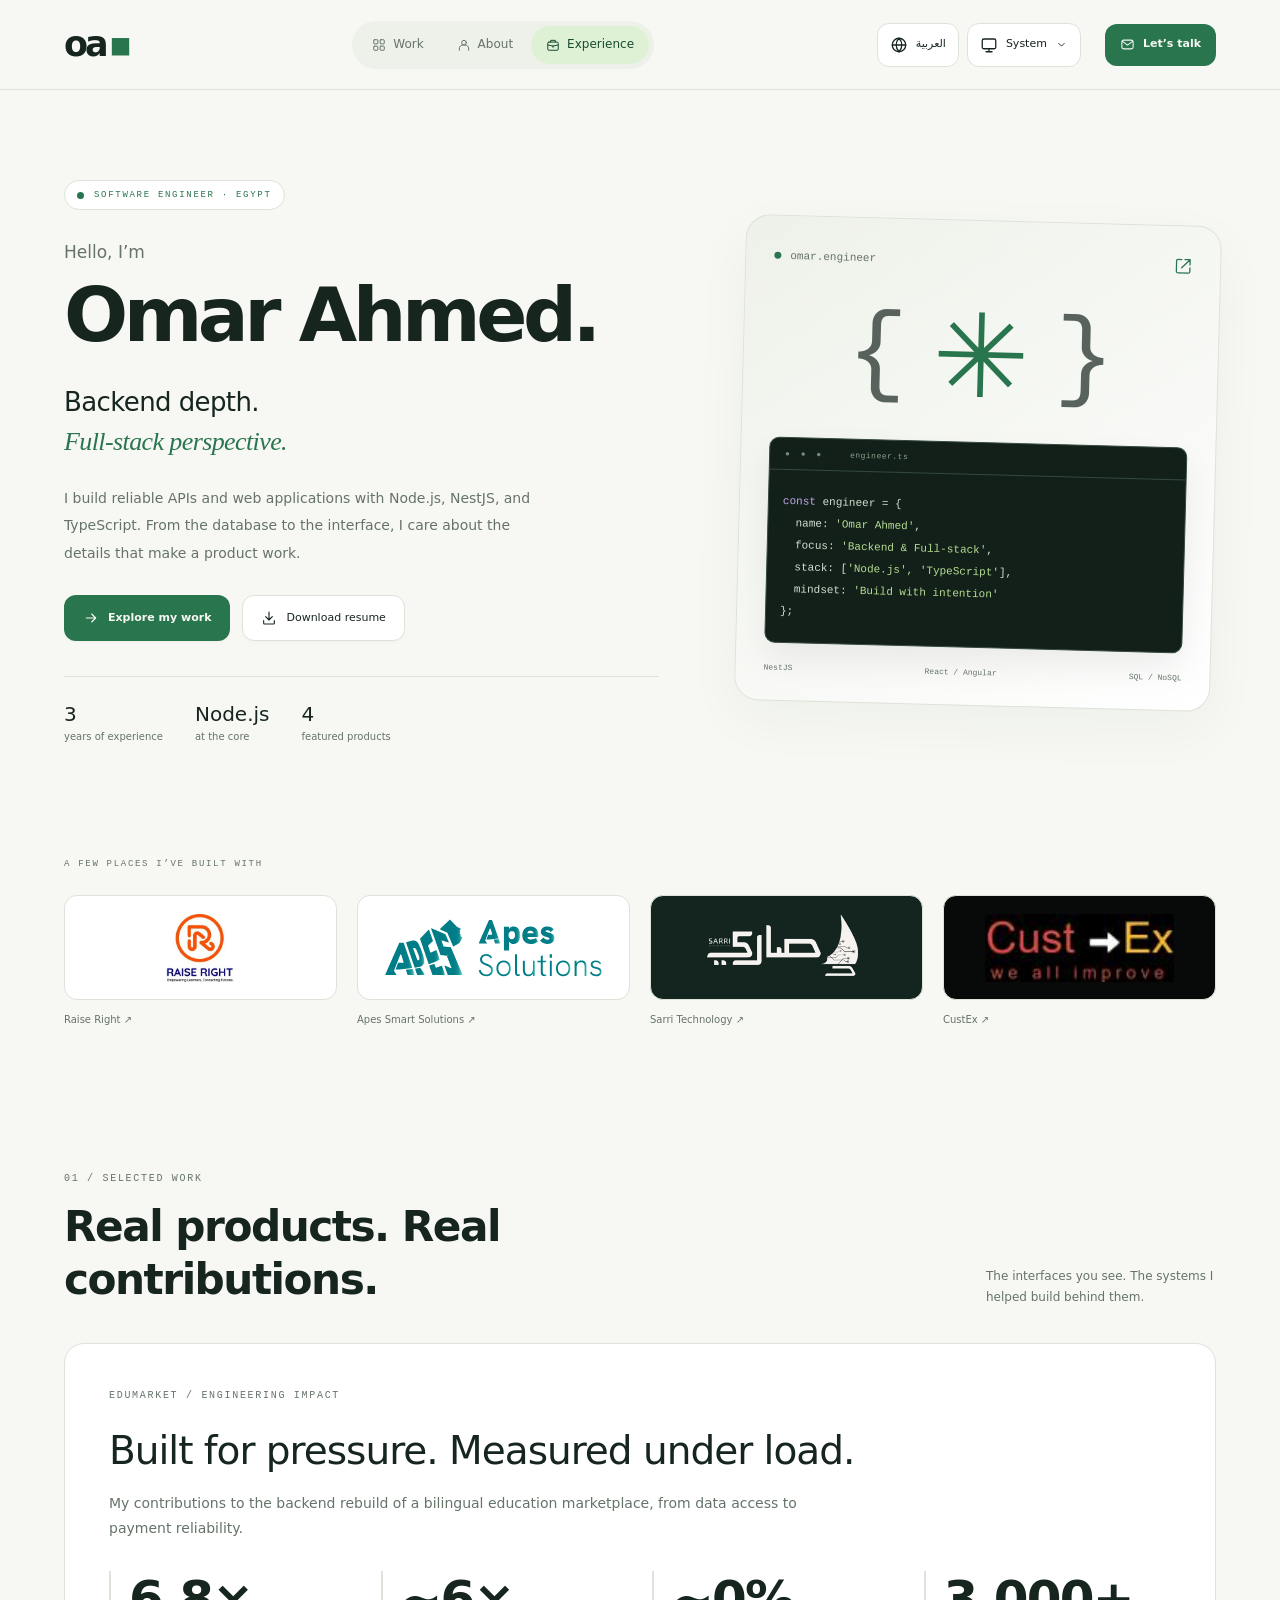
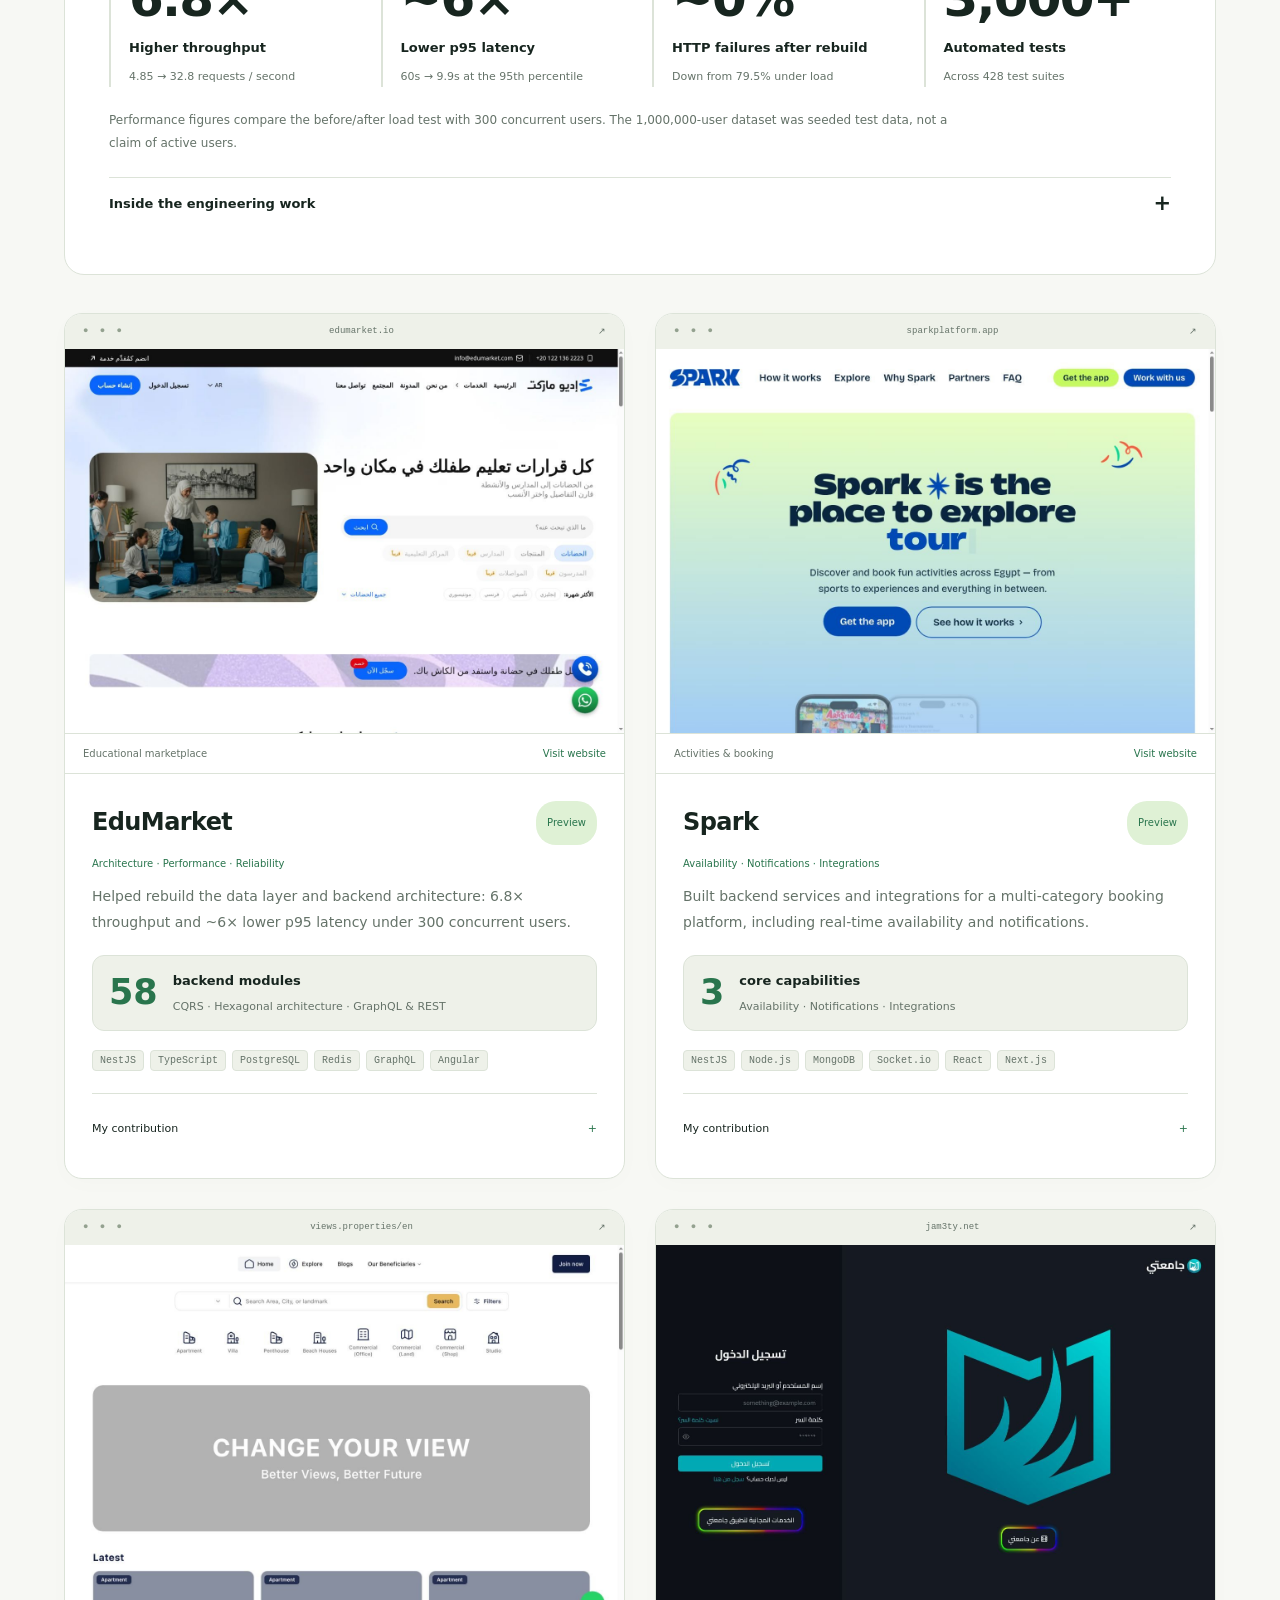
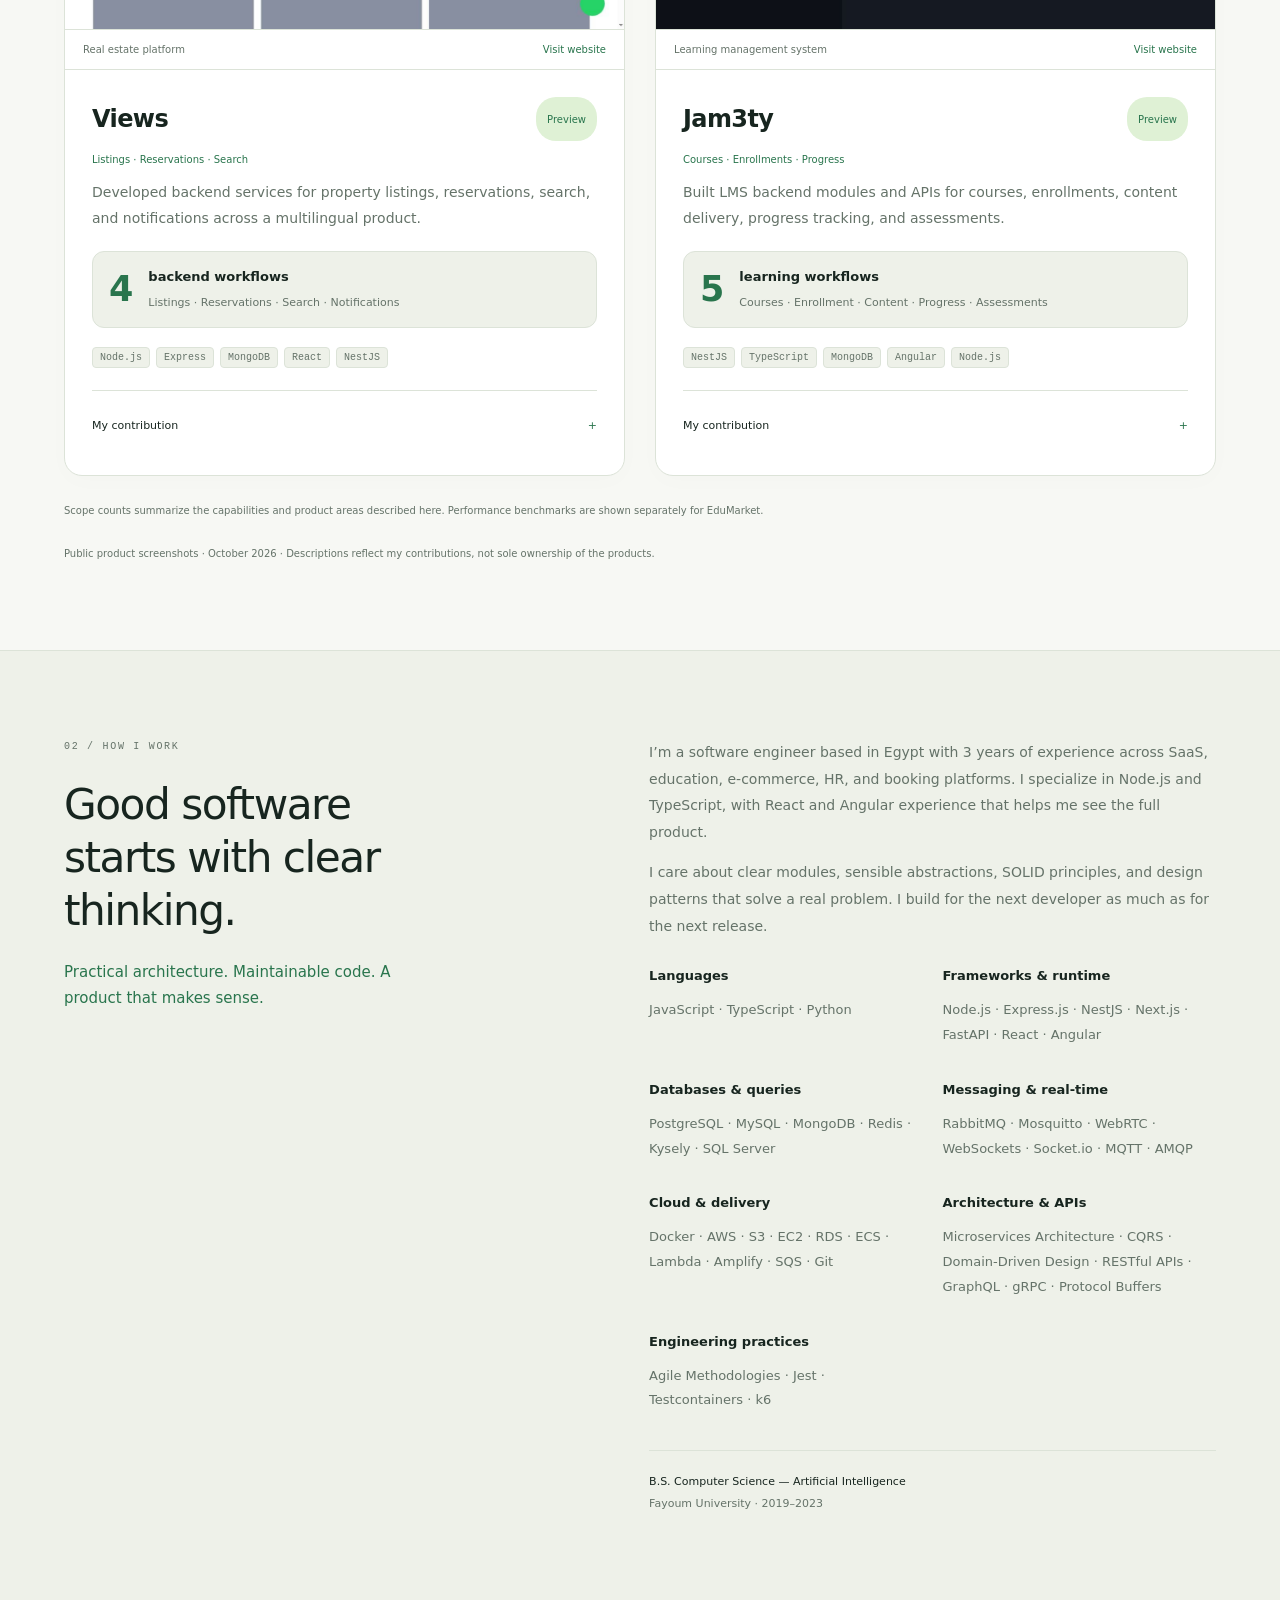
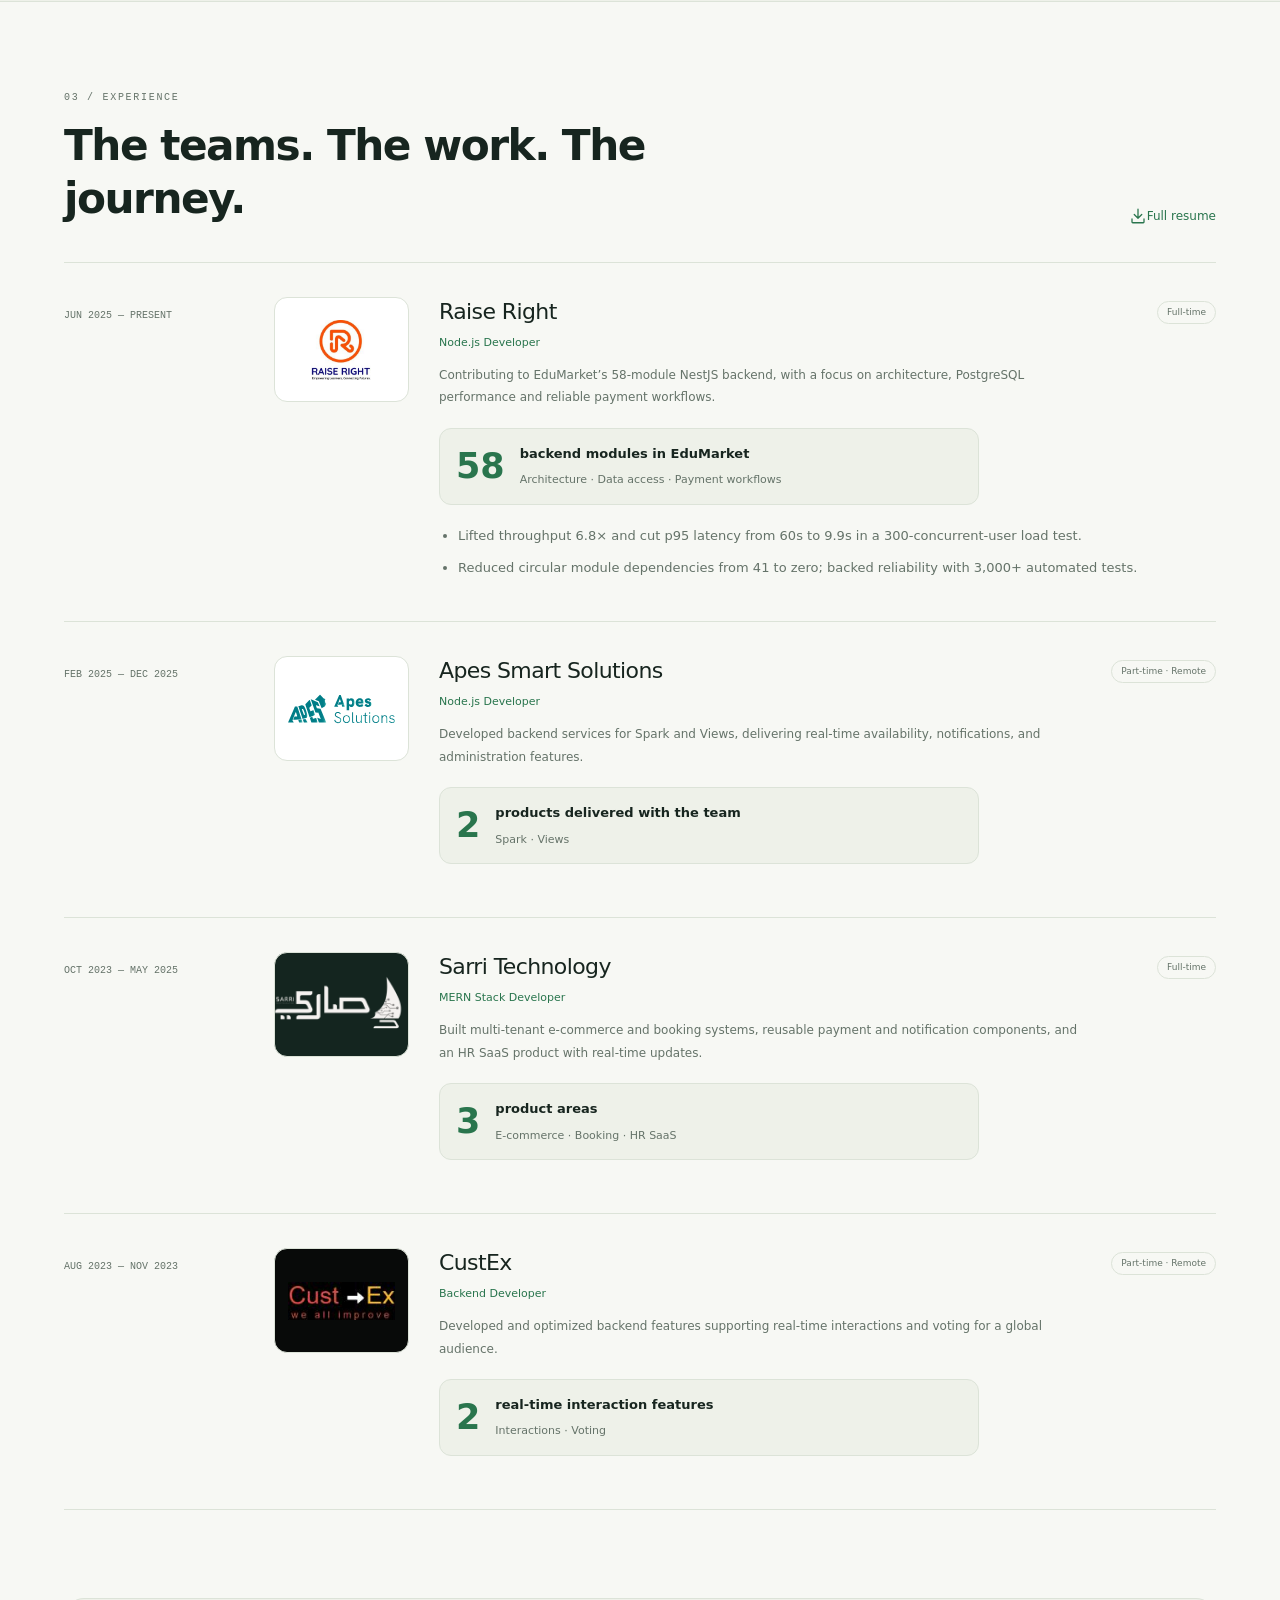
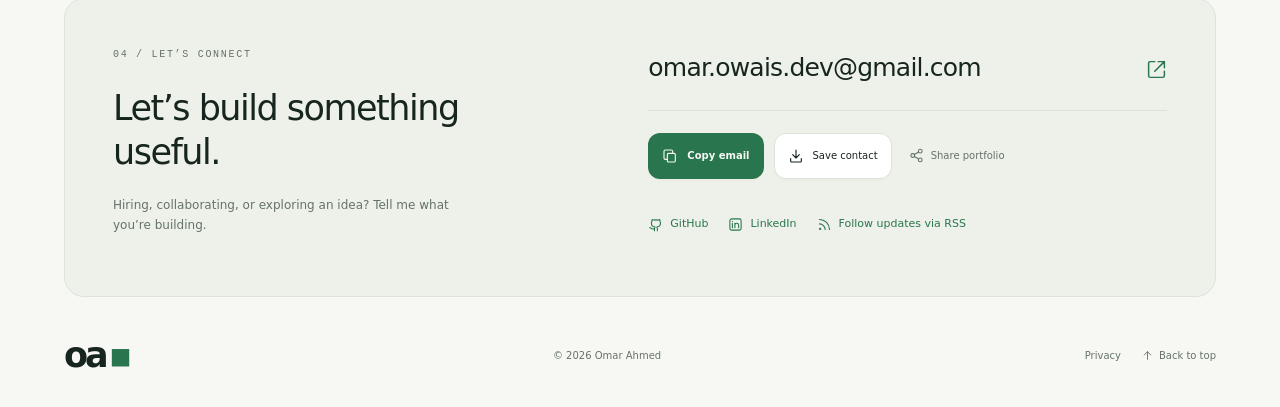
==== commit ca97f6d0: "Match EduMarket and Raise Right scope cards" ====
--- a/index.html
+++ b/index.html
@@ -8,4 +8,4 @@
   focus: <span class="code-green">'Backend & Full-stack'</span>,
   stack: [<span class="code-green">'Node.js', 'TypeScript'</span>],
   mindset: <span class="code-green">'Build with intention'</span>
-&#125;;</code></pre></div><div class="card-footer"><span>NestJS</span><span>React / Angular</span><span>SQL / NoSQL</span></div></div></section><section class="company-strip"><p data-i18n="companies_title" class="eyebrow">A FEW PLACES I’VE BUILT WITH</p><div class="company-logos"><a class="company-item" href="https://www.linkedin.com/company/raise-right/" target="_blank" rel="noopener noreferrer"><div class="brand-panel raise"><img src="raise-right-logo.jpg" alt="Raise Right" width="180" height="88"></div><span>Raise Right ↗</span></a><a class="company-item" href="https://apessolutions.com/" target="_blank" rel="noopener noreferrer"><div class="brand-panel apes"><img src="apes-logo.svg" alt="Apes Smart Solutions" width="180" height="88"></div><span>Apes Smart Solutions ↗</span></a><a class="company-item" href="https://sarri.sa/" target="_blank" rel="noopener noreferrer"><div class="brand-panel sarri"><img src="sarri-logo.png" alt="Sarri Technology" width="180" height="88"></div><span>Sarri Technology ↗</span></a><a class="company-item" href="https://custex.com/celebrities" target="_blank" rel="noopener noreferrer"><div class="brand-panel custex"><img src="custex-logo.webp" alt="CustEx" width="180" height="88"></div><span>CustEx ↗</span></a></div></section><section id="work"><div class="section-heading"><div><p data-i18n="work_eyebrow" class="eyebrow">01 / SELECTED WORK</p><h2 data-i18n="work_title" >Real products. Real contributions.</h2></div><p data-i18n="work_intro" >The interfaces you see. The systems I helped build behind them.</p></div><article class="impact-case" aria-labelledby="impact-title"><p class="eyebrow" data-i18n="impact_eyebrow">EDUMARKET / ENGINEERING IMPACT</p><h3 id="impact-title" data-i18n="impact_title">Built for pressure. Measured under load.</h3><p class="impact-intro" data-i18n="impact_intro">My contributions to the backend rebuild of a bilingual education marketplace, from data access to payment reliability.</p><div class="impact-metrics"><div class="impact-metric"><strong dir="ltr">6.8×</strong><span data-i18n="impact_throughput">Higher throughput</span><small data-i18n="impact_throughput_detail">4.85 → 32.8 requests / second</small></div><div class="impact-metric"><strong dir="ltr">~6×</strong><span data-i18n="impact_latency">Lower p95 latency</span><small data-i18n="impact_latency_detail">60s → 9.9s at the 95th percentile</small></div><div class="impact-metric"><strong dir="ltr">~0%</strong><span data-i18n="impact_failures">HTTP failures after rebuild</span><small data-i18n="impact_failures_detail">Down from 79.5% under load</small></div><div class="impact-metric"><strong dir="ltr">3,000+</strong><span data-i18n="impact_tests">Automated tests</span><small data-i18n="impact_tests_detail">Across 428 test suites</small></div></div><p class="impact-context" data-i18n="impact_context">Performance figures compare the before/after load test with 300 concurrent users. The 1,000,000-user dataset was seeded test data, not a claim of active users.</p><details class="impact-details"><summary><span data-i18n="impact_expand">Inside the engineering work</span><span aria-hidden="true">+</span></summary><div class="impact-breakdown"><div><h4 data-i18n="impact_arch_h">Architecture with clear boundaries</h4><p data-i18n="impact_arch">Contributed across 58 NestJS modules using CQRS, hexagonal architecture and DDD, with GraphQL and REST interfaces. Removed 41 circular module dependencies; dependency-cruiser and commit/push checks keep them at zero.</p></div><div><h4 data-i18n="impact_data_h">Faster paths to the data</h4><p data-i18n="impact_data">Used pg_stat_statements to locate bottlenecks, then addressed unindexed scans and N+1 queries with targeted indexes, DataLoader batching and tag-based Redis caching. Top queries fell from 6–15s to sub-millisecond; measured cache hits reached 99.9%.</p></div><div><h4 data-i18n="impact_payment_h">Recovery where it matters</h4><p data-i18n="impact_payment">Restored enrollment and wallet flows from 0% to 100% success in load tests. Integrated Kashier and Paymob with circuit breakers, alongside wallet and installment workflows.</p></div><div><h4 data-i18n="impact_quality_h">Reliability backed by tests</h4><p data-i18n="impact_quality">3,000+ tests across 428 Jest/Testcontainers suites, plus 23 k6 scenarios using 1,000,000 seeded users. Coverage includes a 20→200 RPS spike and a 45-minute soak at 15 RPS, with Sentry, Prometheus and Loki for observability.</p></div></div></details></article><div class="project-grid"><article class="project"><a class="project-preview" href="https://edumarket.io/" target="_blank" rel="noopener noreferrer" data-event="project_visit" data-project="edumarket" aria-label="EduMarket"><div class="browser-bar" dir="ltr"><span>● ● ●</span><span>edumarket.io</span><span>↗</span></div><img src="edumarket.jpg" alt="EduMarket website" loading="lazy" width="1348" height="926"><div class="preview-label"><span data-i18n="edumarket_cat" >Educational marketplace</span><span data-i18n="edumarket_visit" >Visit website ↗</span></div></a><div class="project-content"><div class="project-title"><h3 data-i18n="edumarket_name" >EduMarket</h3><button class="zoom-button" type="button" data-preview="edumarket.jpg" data-title="EduMarket"><span data-i18n="edumarket_preview" >⤢ Preview</span></button></div><p data-i18n="edumarket_scope" class="project-scope">Architecture · Performance · Reliability</p><p data-i18n="edumarket_desc" class="project-description">Helped rebuild the data layer and backend architecture: 6.8× throughput and ~6× lower p95 latency under 300 concurrent users.</p><div class="tags"><span dir="ltr">NestJS</span><span dir="ltr">TypeScript</span><span dir="ltr">PostgreSQL</span><span dir="ltr">Redis</span><span dir="ltr">GraphQL</span><span dir="ltr">Angular</span></div><details class="case-details"><summary><span data-i18n="edumarket_contribution" >My contribution</span><span aria-hidden="true">+</span></summary><div><p data-i18n="edumarket_detail" >Contributed across 58 NestJS modules, optimized PostgreSQL read paths with DataLoader and Redis, and restored enrollment and wallet flows to 100% success under load. See the engineering impact breakdown above.</p><p data-i18n="edumarket_stack" >Stack: NestJS, TypeScript, PostgreSQL, Redis, GraphQL, Angular</p></div></details></div></article><article class="project"><a class="project-preview" href="https://sparkplatform.app/" target="_blank" rel="noopener noreferrer" data-event="project_visit" data-project="spark" aria-label="Spark"><div class="browser-bar" dir="ltr"><span>● ● ●</span><span>sparkplatform.app</span><span>↗</span></div><img src="spark.jpg" alt="Spark website" loading="lazy" width="1348" height="926"><div class="preview-label"><span data-i18n="spark_cat" >Activities & booking</span><span data-i18n="spark_visit" >Visit website ↗</span></div></a><div class="project-content"><div class="project-title"><h3 data-i18n="spark_name" >Spark</h3><button class="zoom-button" type="button" data-preview="spark.jpg" data-title="Spark"><span data-i18n="spark_preview" >⤢ Preview</span></button></div><p data-i18n="spark_scope" class="project-scope">Availability · Notifications · Integrations</p><p data-i18n="spark_desc" class="project-description">Built backend services and integrations for a multi-category booking platform, including real-time availability and notifications.</p><div class="scope-result"><strong dir="ltr">3</strong><div><span data-i18n="spark_scope_label">core capabilities</span><small data-i18n="spark_scope_detail">Availability · Notifications · Integrations</small></div></div><div class="tags"><span dir="ltr">NestJS</span><span dir="ltr">Node.js</span><span dir="ltr">MongoDB</span><span dir="ltr">Socket.io</span><span dir="ltr">React</span><span dir="ltr">Next.js</span></div><details class="case-details"><summary><span data-i18n="spark_contribution" >My contribution</span><span aria-hidden="true">+</span></summary><div><p data-i18n="spark_detail" >Developed reliable APIs and integrations to support booking and product workflows.</p><p data-i18n="spark_stack" >Stack: NestJS, Node.js, MongoDB, Socket.io, React, Next.js</p></div></details></div></article><article class="project"><a class="project-preview" href="https://views.properties/en" target="_blank" rel="noopener noreferrer" data-event="project_visit" data-project="views" aria-label="Views"><div class="browser-bar" dir="ltr"><span>● ● ●</span><span>views.properties/en</span><span>↗</span></div><img src="views.jpg" alt="Views website" loading="lazy" width="1348" height="926"><div class="preview-label"><span data-i18n="views_cat" >Real estate platform</span><span data-i18n="views_visit" >Visit website ↗</span></div></a><div class="project-content"><div class="project-title"><h3 data-i18n="views_name" >Views</h3><button class="zoom-button" type="button" data-preview="views.jpg" data-title="Views"><span data-i18n="views_preview" >⤢ Preview</span></button></div><p data-i18n="views_scope" class="project-scope">Listings · Reservations · Search</p><p data-i18n="views_desc" class="project-description">Developed backend services for property listings, reservations, search, and notifications across a multilingual product.</p><div class="scope-result"><strong dir="ltr">4</strong><div><span data-i18n="views_scope_label">backend workflows</span><small data-i18n="views_scope_detail">Listings · Reservations · Search · Notifications</small></div></div><div class="tags"><span dir="ltr">Node.js</span><span dir="ltr">Express</span><span dir="ltr">MongoDB</span><span dir="ltr">React</span><span dir="ltr">NestJS</span></div><details class="case-details"><summary><span data-i18n="views_contribution" >My contribution</span><span aria-hidden="true">+</span></summary><div><p data-i18n="views_detail" >Built APIs supporting the property discovery and booking experience.</p><p data-i18n="views_stack" >Stack: Node.js, Express, MongoDB, React, NestJS</p></div></details></div></article><article class="project"><a class="project-preview" href="https://jam3ty.net/" target="_blank" rel="noopener noreferrer" data-event="project_visit" data-project="jam3ty" aria-label="Jam3ty"><div class="browser-bar" dir="ltr"><span>● ● ●</span><span>jam3ty.net</span><span>↗</span></div><img src="jam3ty.jpg" alt="Jam3ty website" loading="lazy" width="1348" height="926"><div class="preview-label"><span data-i18n="jam3ty_cat" >Learning management system</span><span data-i18n="jam3ty_visit" >Visit website ↗</span></div></a><div class="project-content"><div class="project-title"><h3 data-i18n="jam3ty_name" >Jam3ty</h3><button class="zoom-button" type="button" data-preview="jam3ty.jpg" data-title="Jam3ty"><span data-i18n="jam3ty_preview" >⤢ Preview</span></button></div><p data-i18n="jam3ty_scope" class="project-scope">Courses · Enrollments · Progress</p><p data-i18n="jam3ty_desc" class="project-description">Built LMS backend modules and APIs for courses, enrollments, content delivery, progress tracking, and assessments.</p><div class="scope-result"><strong dir="ltr">5</strong><div><span data-i18n="jam3ty_scope_label">learning workflows</span><small data-i18n="jam3ty_scope_detail">Courses · Enrollment · Content · Progress · Assessments</small></div></div><div class="tags"><span dir="ltr">NestJS</span><span dir="ltr">TypeScript</span><span dir="ltr">MongoDB</span><span dir="ltr">Angular</span><span dir="ltr">Node.js</span></div><details class="case-details"><summary><span data-i18n="jam3ty_contribution" >My contribution</span><span aria-hidden="true">+</span></summary><div><p data-i18n="jam3ty_detail" >Contributed to an LMS serving Arab Open University students. The image shows the public sign-in page.</p><p data-i18n="jam3ty_stack" >Stack: NestJS, TypeScript, MongoDB, Angular, Node.js</p></div></details></div></article></div><p class="work-note" data-i18n="scope_note">Scope counts summarize the capabilities and product areas described here. Performance benchmarks are shown separately for EduMarket.</p><p data-i18n="work_note" class="work-note">Public product screenshots · October 2026 · Descriptions reflect my contributions, not sole ownership of the products.</p></section><section id="about" class="about"><div><p data-i18n="about_eyebrow" class="eyebrow">02 / HOW I WORK</p><h2 data-i18n="about_title" >Good software starts with clear thinking.</h2><p data-i18n="about_intro" class="about-lead">Practical architecture. Maintainable code. A product that makes sense.</p></div><div><p data-i18n="about_body" >I’m a software engineer based in Egypt with 3 years of experience across SaaS, education, e-commerce, HR, and booking platforms. I specialize in Node.js and TypeScript, with React and Angular experience that helps me see the full product.</p><p data-i18n="about_body2" >I care about clear modules, sensible abstractions, SOLID principles, and design patterns that solve a real problem. I build for the next developer as much as for the next release.</p><div class="skill-groups technology-groups"><div><h3 data-i18n="skill_languages">Languages</h3><p dir="ltr">JavaScript · TypeScript · Python</p></div><div><h3 data-i18n="skill_frameworks">Frameworks &amp; runtime</h3><p dir="ltr">Node.js · Express.js · NestJS · Next.js · FastAPI · React · Angular</p></div><div><h3 data-i18n="skill_data">Databases &amp; queries</h3><p dir="ltr">PostgreSQL · MySQL · MongoDB · Redis · Kysely · SQL Server</p></div><div><h3 data-i18n="skill_messaging">Messaging &amp; real-time</h3><p dir="ltr">RabbitMQ · Mosquitto · WebRTC · WebSockets · Socket.io · MQTT · AMQP</p></div><div><h3 data-i18n="skill_cloud">Cloud &amp; delivery</h3><p dir="ltr">Docker · AWS · S3 · EC2 · RDS · ECS · Lambda · Amplify · SQS · Git</p></div><div><h3 data-i18n="skill_arch">Architecture &amp; APIs</h3><p dir="ltr">Microservices Architecture · CQRS · Domain-Driven Design · RESTful APIs · GraphQL · gRPC · Protocol Buffers</p></div><div><h3 data-i18n="skill_practice">Engineering practices</h3><p dir="ltr">Agile Methodologies · Jest · Testcontainers · k6</p></div></div><div class="education"><strong data-i18n="degree" >B.S. Computer Science — Artificial Intelligence</strong><span data-i18n="university" >Fayoum University · 2019–2023</span></div></div></section><section id="experience"><div class="section-heading"><div><p data-i18n="experience_eyebrow" class="eyebrow">03 / EXPERIENCE</p><h2 data-i18n="experience_title" >The teams. The work. The journey.</h2></div><a href="Omar-Ahmed-Resume.pdf" class="text-link" download><svg class="icon " aria-hidden="true" focusable="false"><use href="#i-download"></use></svg><span data-i18n="full_resume">Full resume</span></a></div><div class="timeline"><article><p data-i18n="exp0_date" class="date">JUN 2025 — PRESENT</p><a class="experience-brand brand-panel raise" href="https://www.linkedin.com/company/raise-right/" target="_blank" rel="noopener noreferrer"><img src="raise-right-logo.jpg" alt="Raise Right logo" loading="lazy" width="150" height="70"></a><div class="experience-copy"><div class="role-line"><h3>Raise Right</h3><span data-i18n="exp0_mode" class="work-mode">Full-time</span></div><h4 data-i18n="exp0_role" >Node.js Developer</h4><p data-i18n="exp0_desc" >Contributing to EduMarket’s 58-module NestJS backend, with a focus on architecture, PostgreSQL performance and reliable payment workflows.</p><ul class="experience-results"><li data-i18n="exp0_result1">Lifted throughput 6.8× and cut p95 latency from 60s to 9.9s in a 300-concurrent-user load test.</li><li data-i18n="exp0_result2">Reduced circular module dependencies from 41 to zero; backed reliability with 3,000+ automated tests.</li></ul></div></article><article><p data-i18n="exp1_date" class="date">FEB 2025 — DEC 2025</p><a class="experience-brand brand-panel apes" href="https://apessolutions.com/" target="_blank" rel="noopener noreferrer"><img src="apes-logo.svg" alt="Apes Smart Solutions logo" loading="lazy" width="150" height="70"></a><div class="experience-copy"><div class="role-line"><h3>Apes Smart Solutions</h3><span data-i18n="exp1_mode" class="work-mode">Part-time · Remote</span></div><h4 data-i18n="exp1_role" >Node.js Developer</h4><p data-i18n="exp1_desc" >Developed backend services for Spark and Views, delivering real-time availability, notifications, and administration features.</p><div class="scope-result"><strong dir="ltr">2</strong><div><span data-i18n="exp1_scope_label">products delivered with the team</span><small data-i18n="exp1_scope_detail">Spark · Views</small></div></div></div></article><article><p data-i18n="exp2_date" class="date">OCT 2023 — MAY 2025</p><a class="experience-brand brand-panel sarri" href="https://sarri.sa/" target="_blank" rel="noopener noreferrer"><img src="sarri-logo.png" alt="Sarri Technology logo" loading="lazy" width="150" height="70"></a><div class="experience-copy"><div class="role-line"><h3>Sarri Technology</h3><span data-i18n="exp2_mode" class="work-mode">Full-time</span></div><h4 data-i18n="exp2_role" >MERN Stack Developer</h4><p data-i18n="exp2_desc" >Built multi-tenant e-commerce and booking systems, reusable payment and notification components, and an HR SaaS product with real-time updates.</p><div class="scope-result"><strong dir="ltr">3</strong><div><span data-i18n="exp2_scope_label">product areas</span><small data-i18n="exp2_scope_detail">E-commerce · Booking · HR SaaS</small></div></div></div></article><article><p data-i18n="exp3_date" class="date">AUG 2023 — NOV 2023</p><a class="experience-brand brand-panel custex" href="https://custex.com/celebrities" target="_blank" rel="noopener noreferrer"><img src="custex-logo.webp" alt="CustEx logo" loading="lazy" width="150" height="70"></a><div class="experience-copy"><div class="role-line"><h3>CustEx</h3><span data-i18n="exp3_mode" class="work-mode">Part-time · Remote</span></div><h4 data-i18n="exp3_role" >Backend Developer</h4><p data-i18n="exp3_desc" >Developed and optimized backend features supporting real-time interactions and voting for a global audience.</p><div class="scope-result"><strong dir="ltr">2</strong><div><span data-i18n="exp3_scope_label">real-time interaction features</span><small data-i18n="exp3_scope_detail">Interactions · Voting</small></div></div></div></article></div></section><section class="contact" id="contact"><div><p data-i18n="contact_eyebrow" class="eyebrow">04 / LET’S CONNECT</p><h2 data-i18n="contact_title" >Let’s build something useful.</h2><p data-i18n="contact_note" >Hiring, collaborating, or exploring an idea? Tell me what you’re building.</p></div><div class="contact-content"><a class="contact-email" href="mailto:omar.owais.dev@gmail.com" dir="ltr">omar.owais.dev@gmail.com <span><svg class="icon " aria-hidden="true" focusable="false"><use href="#i-external"></use></svg></span></a><div class="contact-tools"><button id="copy-email" type="button" class="button primary"><svg class="icon " aria-hidden="true" focusable="false"><use href="#i-copy"></use></svg><span data-i18n="copy_email">Copy email</span></button><a href="Omar-Ahmed.vcf" class="button secondary" download data-event="save_contact"><svg class="icon " aria-hidden="true" focusable="false"><use href="#i-download"></use></svg><span data-i18n="save_contact">Save contact</span></a><button id="share-profile" type="button" class="text-button"><svg class="icon " aria-hidden="true" focusable="false"><use href="#i-share"></use></svg><span data-i18n="share">Share portfolio</span></button></div><div class="contact-links"><a href="https://github.com/OmarAhmedOwais" target="_blank" rel="noopener noreferrer" data-event="github_follow"><svg class="icon " aria-hidden="true" focusable="false"><use href="#i-github"></use></svg><span>GitHub</span></a><a href="https://www.linkedin.com/in/omar-ahmed-owais-abdel-tawab-13a09b1b2" target="_blank" rel="noopener noreferrer" data-event="linkedin_connect"><svg class="icon " aria-hidden="true" focusable="false"><use href="#i-linkedin"></use></svg><span>LinkedIn</span></a><a href="feed.xml" class="" ><svg class="icon " aria-hidden="true" focusable="false"><use href="#i-rss"></use></svg><span data-i18n="rss">Follow updates via RSS</span></a></div></div></section></main><footer><a href="#main" class="logo" aria-label="Omar Ahmed">oa<span>▪</span></a><p>© <span id="year">2026</span> <span data-i18n="footer_name" >Omar Ahmed</span></p><div class="footer-tools"><a data-i18n="privacy" href="privacy.html" class="" >Privacy</a><button data-i18n="analytics_preferences" id="analytics-settings" type="button" hidden>Analytics preferences</button><a href="#main" class="" ><svg class="icon " aria-hidden="true" focusable="false"><use href="#i-arrow-up"></use></svg><span data-i18n="top">Back to top</span></a></div></footer><dialog id="preview-dialog" aria-labelledby="preview-title"><div class="preview-toolbar"><h2 id="preview-title">Project preview</h2><button type="button" id="close-preview" aria-label="Close screenshot preview"><svg class="icon " aria-hidden="true" focusable="false"><use href="#i-close"></use></svg></button></div><img id="preview-image" alt="" width="1348" height="926"></dialog><div id="toast" role="status" aria-live="polite"></div><section id="consent-banner" class="consent-banner" aria-label="Analytics preferences" hidden><div><strong data-i18n="consent_title" >Help me improve this portfolio?</strong><p data-i18n="consent_body" >Optional Google Analytics measures visits and clicks. It stays off unless you accept.</p><a data-i18n="consent_privacy" href="privacy.html" class="" >Privacy details</a></div><div class="consent-actions"><button data-i18n="consent_reject" type="button" id="reject-analytics">No thanks</button><button data-i18n="consent_accept" type="button" id="accept-analytics">Accept analytics</button></div></section><script src="translations-v4.js?v=6"></script><script src="analytics-config.js?v=4"></script><script src="interactions-v4.js?v=2"></script><script src="controls-v4.js"></script></body></html>+&#125;;</code></pre></div><div class="card-footer"><span>NestJS</span><span>React / Angular</span><span>SQL / NoSQL</span></div></div></section><section class="company-strip"><p data-i18n="companies_title" class="eyebrow">A FEW PLACES I’VE BUILT WITH</p><div class="company-logos"><a class="company-item" href="https://www.linkedin.com/company/raise-right/" target="_blank" rel="noopener noreferrer"><div class="brand-panel raise"><img src="raise-right-logo.jpg" alt="Raise Right" width="180" height="88"></div><span>Raise Right ↗</span></a><a class="company-item" href="https://apessolutions.com/" target="_blank" rel="noopener noreferrer"><div class="brand-panel apes"><img src="apes-logo.svg" alt="Apes Smart Solutions" width="180" height="88"></div><span>Apes Smart Solutions ↗</span></a><a class="company-item" href="https://sarri.sa/" target="_blank" rel="noopener noreferrer"><div class="brand-panel sarri"><img src="sarri-logo.png" alt="Sarri Technology" width="180" height="88"></div><span>Sarri Technology ↗</span></a><a class="company-item" href="https://custex.com/celebrities" target="_blank" rel="noopener noreferrer"><div class="brand-panel custex"><img src="custex-logo.webp" alt="CustEx" width="180" height="88"></div><span>CustEx ↗</span></a></div></section><section id="work"><div class="section-heading"><div><p data-i18n="work_eyebrow" class="eyebrow">01 / SELECTED WORK</p><h2 data-i18n="work_title" >Real products. Real contributions.</h2></div><p data-i18n="work_intro" >The interfaces you see. The systems I helped build behind them.</p></div><article class="impact-case" aria-labelledby="impact-title"><p class="eyebrow" data-i18n="impact_eyebrow">EDUMARKET / ENGINEERING IMPACT</p><h3 id="impact-title" data-i18n="impact_title">Built for pressure. Measured under load.</h3><p class="impact-intro" data-i18n="impact_intro">My contributions to the backend rebuild of a bilingual education marketplace, from data access to payment reliability.</p><div class="impact-metrics"><div class="impact-metric"><strong dir="ltr">6.8×</strong><span data-i18n="impact_throughput">Higher throughput</span><small data-i18n="impact_throughput_detail">4.85 → 32.8 requests / second</small></div><div class="impact-metric"><strong dir="ltr">~6×</strong><span data-i18n="impact_latency">Lower p95 latency</span><small data-i18n="impact_latency_detail">60s → 9.9s at the 95th percentile</small></div><div class="impact-metric"><strong dir="ltr">~0%</strong><span data-i18n="impact_failures">HTTP failures after rebuild</span><small data-i18n="impact_failures_detail">Down from 79.5% under load</small></div><div class="impact-metric"><strong dir="ltr">3,000+</strong><span data-i18n="impact_tests">Automated tests</span><small data-i18n="impact_tests_detail">Across 428 test suites</small></div></div><p class="impact-context" data-i18n="impact_context">Performance figures compare the before/after load test with 300 concurrent users. The 1,000,000-user dataset was seeded test data, not a claim of active users.</p><details class="impact-details"><summary><span data-i18n="impact_expand">Inside the engineering work</span><span aria-hidden="true">+</span></summary><div class="impact-breakdown"><div><h4 data-i18n="impact_arch_h">Architecture with clear boundaries</h4><p data-i18n="impact_arch">Contributed across 58 NestJS modules using CQRS, hexagonal architecture and DDD, with GraphQL and REST interfaces. Removed 41 circular module dependencies; dependency-cruiser and commit/push checks keep them at zero.</p></div><div><h4 data-i18n="impact_data_h">Faster paths to the data</h4><p data-i18n="impact_data">Used pg_stat_statements to locate bottlenecks, then addressed unindexed scans and N+1 queries with targeted indexes, DataLoader batching and tag-based Redis caching. Top queries fell from 6–15s to sub-millisecond; measured cache hits reached 99.9%.</p></div><div><h4 data-i18n="impact_payment_h">Recovery where it matters</h4><p data-i18n="impact_payment">Restored enrollment and wallet flows from 0% to 100% success in load tests. Integrated Kashier and Paymob with circuit breakers, alongside wallet and installment workflows.</p></div><div><h4 data-i18n="impact_quality_h">Reliability backed by tests</h4><p data-i18n="impact_quality">3,000+ tests across 428 Jest/Testcontainers suites, plus 23 k6 scenarios using 1,000,000 seeded users. Coverage includes a 20→200 RPS spike and a 45-minute soak at 15 RPS, with Sentry, Prometheus and Loki for observability.</p></div></div></details></article><div class="project-grid"><article class="project"><a class="project-preview" href="https://edumarket.io/" target="_blank" rel="noopener noreferrer" data-event="project_visit" data-project="edumarket" aria-label="EduMarket"><div class="browser-bar" dir="ltr"><span>● ● ●</span><span>edumarket.io</span><span>↗</span></div><img src="edumarket.jpg" alt="EduMarket website" loading="lazy" width="1348" height="926"><div class="preview-label"><span data-i18n="edumarket_cat" >Educational marketplace</span><span data-i18n="edumarket_visit" >Visit website ↗</span></div></a><div class="project-content"><div class="project-title"><h3 data-i18n="edumarket_name" >EduMarket</h3><button class="zoom-button" type="button" data-preview="edumarket.jpg" data-title="EduMarket"><span data-i18n="edumarket_preview" >⤢ Preview</span></button></div><p data-i18n="edumarket_scope" class="project-scope">Architecture · Performance · Reliability</p><p data-i18n="edumarket_desc" class="project-description">Helped rebuild the data layer and backend architecture: 6.8× throughput and ~6× lower p95 latency under 300 concurrent users.</p><div class="scope-result"><strong dir="ltr">58</strong><div><span data-i18n="edumarket_scope_label">backend modules</span><small data-i18n="edumarket_scope_detail">CQRS · Hexagonal architecture · GraphQL &amp; REST</small></div></div><div class="tags"><span dir="ltr">NestJS</span><span dir="ltr">TypeScript</span><span dir="ltr">PostgreSQL</span><span dir="ltr">Redis</span><span dir="ltr">GraphQL</span><span dir="ltr">Angular</span></div><details class="case-details"><summary><span data-i18n="edumarket_contribution" >My contribution</span><span aria-hidden="true">+</span></summary><div><p data-i18n="edumarket_detail" >Contributed across 58 NestJS modules, optimized PostgreSQL read paths with DataLoader and Redis, and restored enrollment and wallet flows to 100% success under load. See the engineering impact breakdown above.</p><p data-i18n="edumarket_stack" >Stack: NestJS, TypeScript, PostgreSQL, Redis, GraphQL, Angular</p></div></details></div></article><article class="project"><a class="project-preview" href="https://sparkplatform.app/" target="_blank" rel="noopener noreferrer" data-event="project_visit" data-project="spark" aria-label="Spark"><div class="browser-bar" dir="ltr"><span>● ● ●</span><span>sparkplatform.app</span><span>↗</span></div><img src="spark.jpg" alt="Spark website" loading="lazy" width="1348" height="926"><div class="preview-label"><span data-i18n="spark_cat" >Activities & booking</span><span data-i18n="spark_visit" >Visit website ↗</span></div></a><div class="project-content"><div class="project-title"><h3 data-i18n="spark_name" >Spark</h3><button class="zoom-button" type="button" data-preview="spark.jpg" data-title="Spark"><span data-i18n="spark_preview" >⤢ Preview</span></button></div><p data-i18n="spark_scope" class="project-scope">Availability · Notifications · Integrations</p><p data-i18n="spark_desc" class="project-description">Built backend services and integrations for a multi-category booking platform, including real-time availability and notifications.</p><div class="scope-result"><strong dir="ltr">3</strong><div><span data-i18n="spark_scope_label">core capabilities</span><small data-i18n="spark_scope_detail">Availability · Notifications · Integrations</small></div></div><div class="tags"><span dir="ltr">NestJS</span><span dir="ltr">Node.js</span><span dir="ltr">MongoDB</span><span dir="ltr">Socket.io</span><span dir="ltr">React</span><span dir="ltr">Next.js</span></div><details class="case-details"><summary><span data-i18n="spark_contribution" >My contribution</span><span aria-hidden="true">+</span></summary><div><p data-i18n="spark_detail" >Developed reliable APIs and integrations to support booking and product workflows.</p><p data-i18n="spark_stack" >Stack: NestJS, Node.js, MongoDB, Socket.io, React, Next.js</p></div></details></div></article><article class="project"><a class="project-preview" href="https://views.properties/en" target="_blank" rel="noopener noreferrer" data-event="project_visit" data-project="views" aria-label="Views"><div class="browser-bar" dir="ltr"><span>● ● ●</span><span>views.properties/en</span><span>↗</span></div><img src="views.jpg" alt="Views website" loading="lazy" width="1348" height="926"><div class="preview-label"><span data-i18n="views_cat" >Real estate platform</span><span data-i18n="views_visit" >Visit website ↗</span></div></a><div class="project-content"><div class="project-title"><h3 data-i18n="views_name" >Views</h3><button class="zoom-button" type="button" data-preview="views.jpg" data-title="Views"><span data-i18n="views_preview" >⤢ Preview</span></button></div><p data-i18n="views_scope" class="project-scope">Listings · Reservations · Search</p><p data-i18n="views_desc" class="project-description">Developed backend services for property listings, reservations, search, and notifications across a multilingual product.</p><div class="scope-result"><strong dir="ltr">4</strong><div><span data-i18n="views_scope_label">backend workflows</span><small data-i18n="views_scope_detail">Listings · Reservations · Search · Notifications</small></div></div><div class="tags"><span dir="ltr">Node.js</span><span dir="ltr">Express</span><span dir="ltr">MongoDB</span><span dir="ltr">React</span><span dir="ltr">NestJS</span></div><details class="case-details"><summary><span data-i18n="views_contribution" >My contribution</span><span aria-hidden="true">+</span></summary><div><p data-i18n="views_detail" >Built APIs supporting the property discovery and booking experience.</p><p data-i18n="views_stack" >Stack: Node.js, Express, MongoDB, React, NestJS</p></div></details></div></article><article class="project"><a class="project-preview" href="https://jam3ty.net/" target="_blank" rel="noopener noreferrer" data-event="project_visit" data-project="jam3ty" aria-label="Jam3ty"><div class="browser-bar" dir="ltr"><span>● ● ●</span><span>jam3ty.net</span><span>↗</span></div><img src="jam3ty.jpg" alt="Jam3ty website" loading="lazy" width="1348" height="926"><div class="preview-label"><span data-i18n="jam3ty_cat" >Learning management system</span><span data-i18n="jam3ty_visit" >Visit website ↗</span></div></a><div class="project-content"><div class="project-title"><h3 data-i18n="jam3ty_name" >Jam3ty</h3><button class="zoom-button" type="button" data-preview="jam3ty.jpg" data-title="Jam3ty"><span data-i18n="jam3ty_preview" >⤢ Preview</span></button></div><p data-i18n="jam3ty_scope" class="project-scope">Courses · Enrollments · Progress</p><p data-i18n="jam3ty_desc" class="project-description">Built LMS backend modules and APIs for courses, enrollments, content delivery, progress tracking, and assessments.</p><div class="scope-result"><strong dir="ltr">5</strong><div><span data-i18n="jam3ty_scope_label">learning workflows</span><small data-i18n="jam3ty_scope_detail">Courses · Enrollment · Content · Progress · Assessments</small></div></div><div class="tags"><span dir="ltr">NestJS</span><span dir="ltr">TypeScript</span><span dir="ltr">MongoDB</span><span dir="ltr">Angular</span><span dir="ltr">Node.js</span></div><details class="case-details"><summary><span data-i18n="jam3ty_contribution" >My contribution</span><span aria-hidden="true">+</span></summary><div><p data-i18n="jam3ty_detail" >Contributed to an LMS serving Arab Open University students. The image shows the public sign-in page.</p><p data-i18n="jam3ty_stack" >Stack: NestJS, TypeScript, MongoDB, Angular, Node.js</p></div></details></div></article></div><p class="work-note" data-i18n="scope_note">Scope counts summarize the capabilities and product areas described here. Performance benchmarks are shown separately for EduMarket.</p><p data-i18n="work_note" class="work-note">Public product screenshots · October 2026 · Descriptions reflect my contributions, not sole ownership of the products.</p></section><section id="about" class="about"><div><p data-i18n="about_eyebrow" class="eyebrow">02 / HOW I WORK</p><h2 data-i18n="about_title" >Good software starts with clear thinking.</h2><p data-i18n="about_intro" class="about-lead">Practical architecture. Maintainable code. A product that makes sense.</p></div><div><p data-i18n="about_body" >I’m a software engineer based in Egypt with 3 years of experience across SaaS, education, e-commerce, HR, and booking platforms. I specialize in Node.js and TypeScript, with React and Angular experience that helps me see the full product.</p><p data-i18n="about_body2" >I care about clear modules, sensible abstractions, SOLID principles, and design patterns that solve a real problem. I build for the next developer as much as for the next release.</p><div class="skill-groups technology-groups"><div><h3 data-i18n="skill_languages">Languages</h3><p dir="ltr">JavaScript · TypeScript · Python</p></div><div><h3 data-i18n="skill_frameworks">Frameworks &amp; runtime</h3><p dir="ltr">Node.js · Express.js · NestJS · Next.js · FastAPI · React · Angular</p></div><div><h3 data-i18n="skill_data">Databases &amp; queries</h3><p dir="ltr">PostgreSQL · MySQL · MongoDB · Redis · Kysely · SQL Server</p></div><div><h3 data-i18n="skill_messaging">Messaging &amp; real-time</h3><p dir="ltr">RabbitMQ · Mosquitto · WebRTC · WebSockets · Socket.io · MQTT · AMQP</p></div><div><h3 data-i18n="skill_cloud">Cloud &amp; delivery</h3><p dir="ltr">Docker · AWS · S3 · EC2 · RDS · ECS · Lambda · Amplify · SQS · Git</p></div><div><h3 data-i18n="skill_arch">Architecture &amp; APIs</h3><p dir="ltr">Microservices Architecture · CQRS · Domain-Driven Design · RESTful APIs · GraphQL · gRPC · Protocol Buffers</p></div><div><h3 data-i18n="skill_practice">Engineering practices</h3><p dir="ltr">Agile Methodologies · Jest · Testcontainers · k6</p></div></div><div class="education"><strong data-i18n="degree" >B.S. Computer Science — Artificial Intelligence</strong><span data-i18n="university" >Fayoum University · 2019–2023</span></div></div></section><section id="experience"><div class="section-heading"><div><p data-i18n="experience_eyebrow" class="eyebrow">03 / EXPERIENCE</p><h2 data-i18n="experience_title" >The teams. The work. The journey.</h2></div><a href="Omar-Ahmed-Resume.pdf" class="text-link" download><svg class="icon " aria-hidden="true" focusable="false"><use href="#i-download"></use></svg><span data-i18n="full_resume">Full resume</span></a></div><div class="timeline"><article><p data-i18n="exp0_date" class="date">JUN 2025 — PRESENT</p><a class="experience-brand brand-panel raise" href="https://www.linkedin.com/company/raise-right/" target="_blank" rel="noopener noreferrer"><img src="raise-right-logo.jpg" alt="Raise Right logo" loading="lazy" width="150" height="70"></a><div class="experience-copy"><div class="role-line"><h3>Raise Right</h3><span data-i18n="exp0_mode" class="work-mode">Full-time</span></div><h4 data-i18n="exp0_role" >Node.js Developer</h4><p data-i18n="exp0_desc" >Contributing to EduMarket’s 58-module NestJS backend, with a focus on architecture, PostgreSQL performance and reliable payment workflows.</p><div class="scope-result"><strong dir="ltr">58</strong><div><span data-i18n="exp0_scope_label">backend modules in EduMarket</span><small data-i18n="exp0_scope_detail">Architecture · Data access · Payment workflows</small></div></div><ul class="experience-results"><li data-i18n="exp0_result1">Lifted throughput 6.8× and cut p95 latency from 60s to 9.9s in a 300-concurrent-user load test.</li><li data-i18n="exp0_result2">Reduced circular module dependencies from 41 to zero; backed reliability with 3,000+ automated tests.</li></ul></div></article><article><p data-i18n="exp1_date" class="date">FEB 2025 — DEC 2025</p><a class="experience-brand brand-panel apes" href="https://apessolutions.com/" target="_blank" rel="noopener noreferrer"><img src="apes-logo.svg" alt="Apes Smart Solutions logo" loading="lazy" width="150" height="70"></a><div class="experience-copy"><div class="role-line"><h3>Apes Smart Solutions</h3><span data-i18n="exp1_mode" class="work-mode">Part-time · Remote</span></div><h4 data-i18n="exp1_role" >Node.js Developer</h4><p data-i18n="exp1_desc" >Developed backend services for Spark and Views, delivering real-time availability, notifications, and administration features.</p><div class="scope-result"><strong dir="ltr">2</strong><div><span data-i18n="exp1_scope_label">products delivered with the team</span><small data-i18n="exp1_scope_detail">Spark · Views</small></div></div></div></article><article><p data-i18n="exp2_date" class="date">OCT 2023 — MAY 2025</p><a class="experience-brand brand-panel sarri" href="https://sarri.sa/" target="_blank" rel="noopener noreferrer"><img src="sarri-logo.png" alt="Sarri Technology logo" loading="lazy" width="150" height="70"></a><div class="experience-copy"><div class="role-line"><h3>Sarri Technology</h3><span data-i18n="exp2_mode" class="work-mode">Full-time</span></div><h4 data-i18n="exp2_role" >MERN Stack Developer</h4><p data-i18n="exp2_desc" >Built multi-tenant e-commerce and booking systems, reusable payment and notification components, and an HR SaaS product with real-time updates.</p><div class="scope-result"><strong dir="ltr">3</strong><div><span data-i18n="exp2_scope_label">product areas</span><small data-i18n="exp2_scope_detail">E-commerce · Booking · HR SaaS</small></div></div></div></article><article><p data-i18n="exp3_date" class="date">AUG 2023 — NOV 2023</p><a class="experience-brand brand-panel custex" href="https://custex.com/celebrities" target="_blank" rel="noopener noreferrer"><img src="custex-logo.webp" alt="CustEx logo" loading="lazy" width="150" height="70"></a><div class="experience-copy"><div class="role-line"><h3>CustEx</h3><span data-i18n="exp3_mode" class="work-mode">Part-time · Remote</span></div><h4 data-i18n="exp3_role" >Backend Developer</h4><p data-i18n="exp3_desc" >Developed and optimized backend features supporting real-time interactions and voting for a global audience.</p><div class="scope-result"><strong dir="ltr">2</strong><div><span data-i18n="exp3_scope_label">real-time interaction features</span><small data-i18n="exp3_scope_detail">Interactions · Voting</small></div></div></div></article></div></section><section class="contact" id="contact"><div><p data-i18n="contact_eyebrow" class="eyebrow">04 / LET’S CONNECT</p><h2 data-i18n="contact_title" >Let’s build something useful.</h2><p data-i18n="contact_note" >Hiring, collaborating, or exploring an idea? Tell me what you’re building.</p></div><div class="contact-content"><a class="contact-email" href="mailto:omar.owais.dev@gmail.com" dir="ltr">omar.owais.dev@gmail.com <span><svg class="icon " aria-hidden="true" focusable="false"><use href="#i-external"></use></svg></span></a><div class="contact-tools"><button id="copy-email" type="button" class="button primary"><svg class="icon " aria-hidden="true" focusable="false"><use href="#i-copy"></use></svg><span data-i18n="copy_email">Copy email</span></button><a href="Omar-Ahmed.vcf" class="button secondary" download data-event="save_contact"><svg class="icon " aria-hidden="true" focusable="false"><use href="#i-download"></use></svg><span data-i18n="save_contact">Save contact</span></a><button id="share-profile" type="button" class="text-button"><svg class="icon " aria-hidden="true" focusable="false"><use href="#i-share"></use></svg><span data-i18n="share">Share portfolio</span></button></div><div class="contact-links"><a href="https://github.com/OmarAhmedOwais" target="_blank" rel="noopener noreferrer" data-event="github_follow"><svg class="icon " aria-hidden="true" focusable="false"><use href="#i-github"></use></svg><span>GitHub</span></a><a href="https://www.linkedin.com/in/omar-ahmed-owais-abdel-tawab-13a09b1b2" target="_blank" rel="noopener noreferrer" data-event="linkedin_connect"><svg class="icon " aria-hidden="true" focusable="false"><use href="#i-linkedin"></use></svg><span>LinkedIn</span></a><a href="feed.xml" class="" ><svg class="icon " aria-hidden="true" focusable="false"><use href="#i-rss"></use></svg><span data-i18n="rss">Follow updates via RSS</span></a></div></div></section></main><footer><a href="#main" class="logo" aria-label="Omar Ahmed">oa<span>▪</span></a><p>© <span id="year">2026</span> <span data-i18n="footer_name" >Omar Ahmed</span></p><div class="footer-tools"><a data-i18n="privacy" href="privacy.html" class="" >Privacy</a><button data-i18n="analytics_preferences" id="analytics-settings" type="button" hidden>Analytics preferences</button><a href="#main" class="" ><svg class="icon " aria-hidden="true" focusable="false"><use href="#i-arrow-up"></use></svg><span data-i18n="top">Back to top</span></a></div></footer><dialog id="preview-dialog" aria-labelledby="preview-title"><div class="preview-toolbar"><h2 id="preview-title">Project preview</h2><button type="button" id="close-preview" aria-label="Close screenshot preview"><svg class="icon " aria-hidden="true" focusable="false"><use href="#i-close"></use></svg></button></div><img id="preview-image" alt="" width="1348" height="926"></dialog><div id="toast" role="status" aria-live="polite"></div><section id="consent-banner" class="consent-banner" aria-label="Analytics preferences" hidden><div><strong data-i18n="consent_title" >Help me improve this portfolio?</strong><p data-i18n="consent_body" >Optional Google Analytics measures visits and clicks. It stays off unless you accept.</p><a data-i18n="consent_privacy" href="privacy.html" class="" >Privacy details</a></div><div class="consent-actions"><button data-i18n="consent_reject" type="button" id="reject-analytics">No thanks</button><button data-i18n="consent_accept" type="button" id="accept-analytics">Accept analytics</button></div></section><script src="translations-v4.js?v=7"></script><script src="analytics-config.js?v=4"></script><script src="interactions-v4.js?v=2"></script><script src="controls-v4.js"></script></body></html>
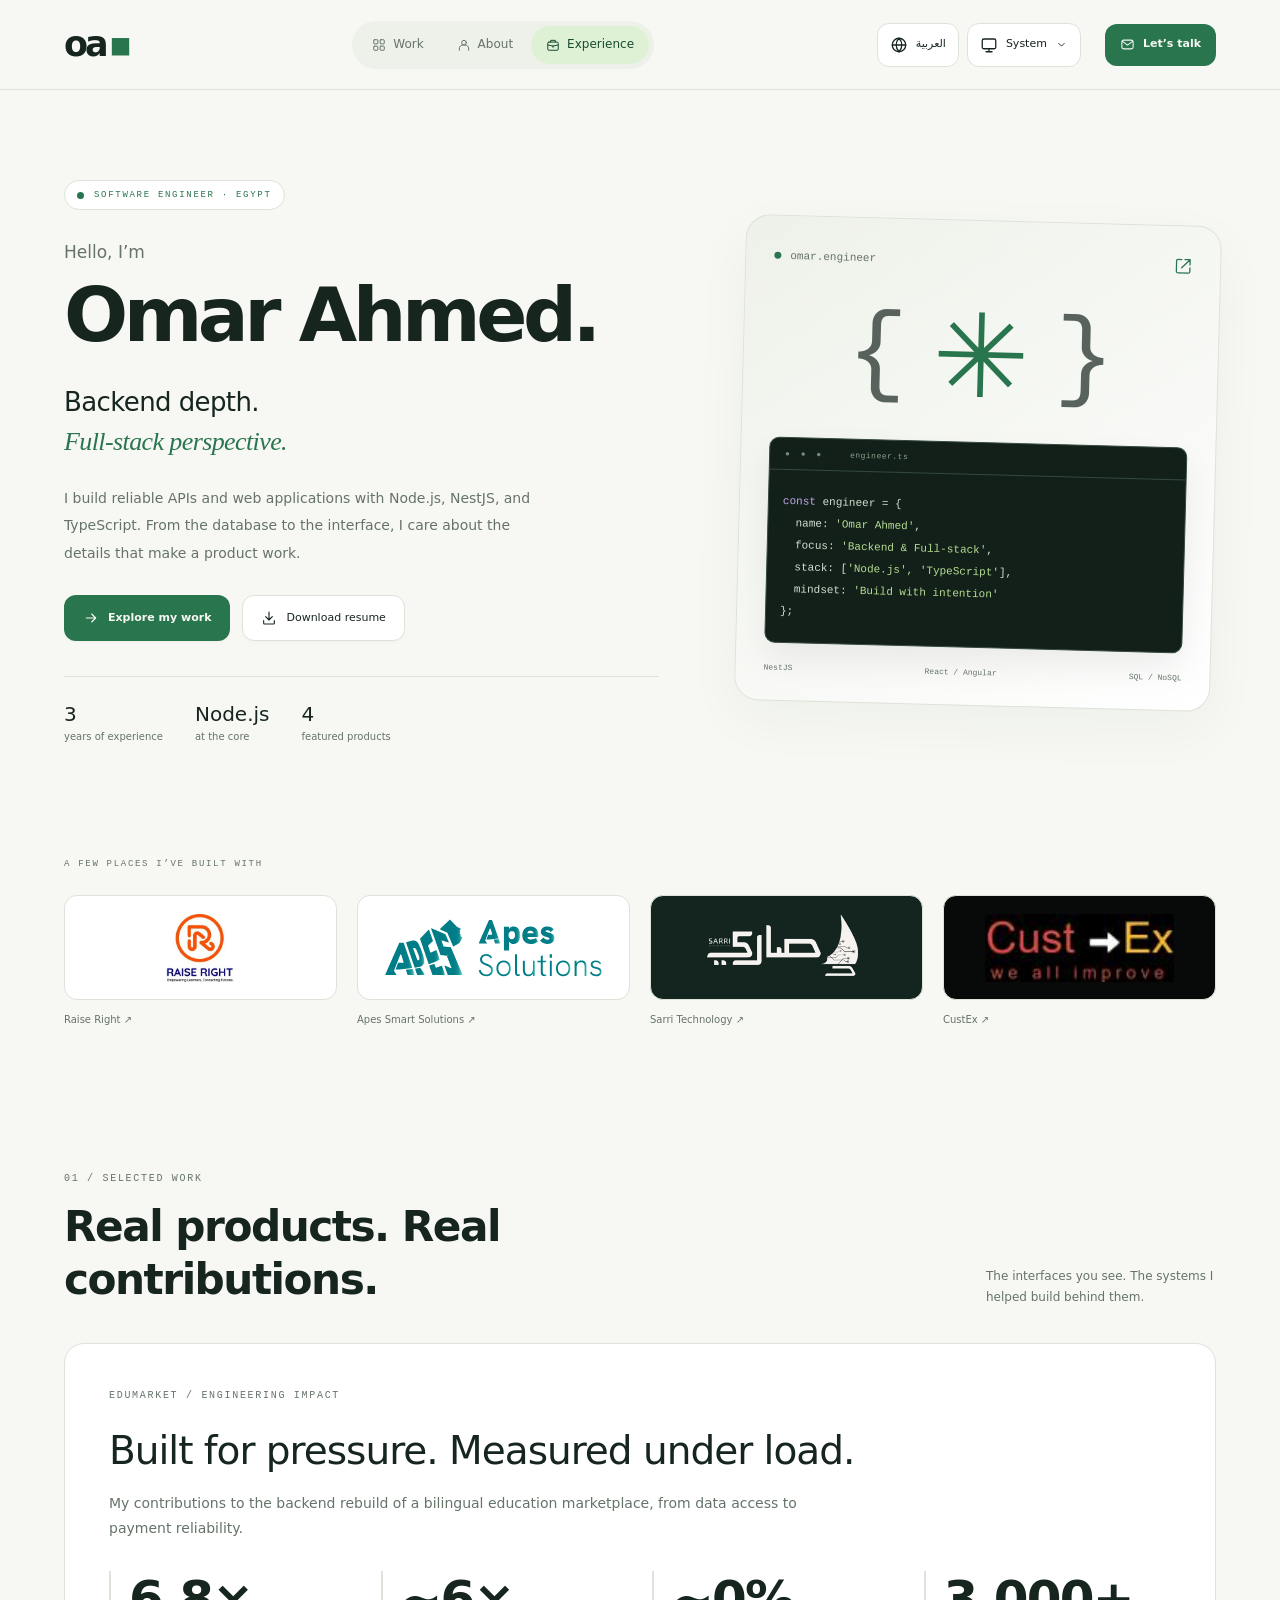
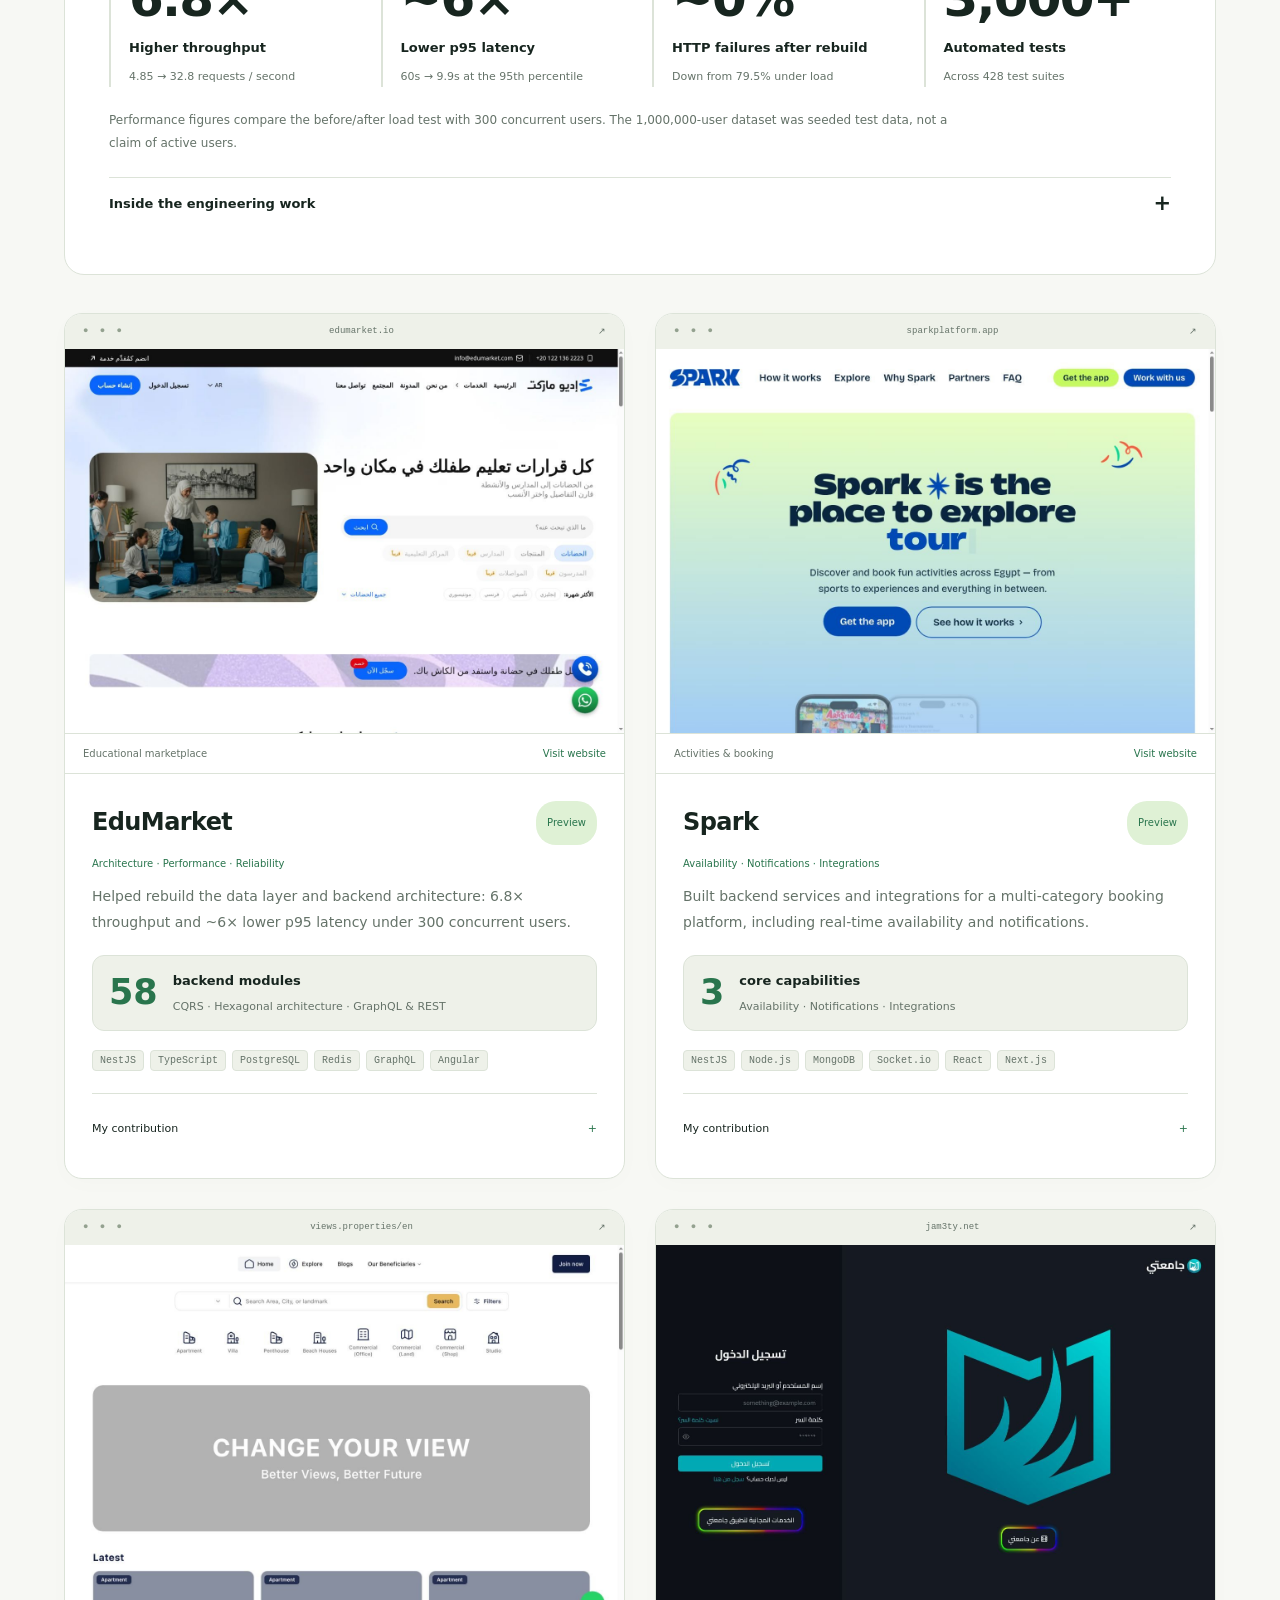
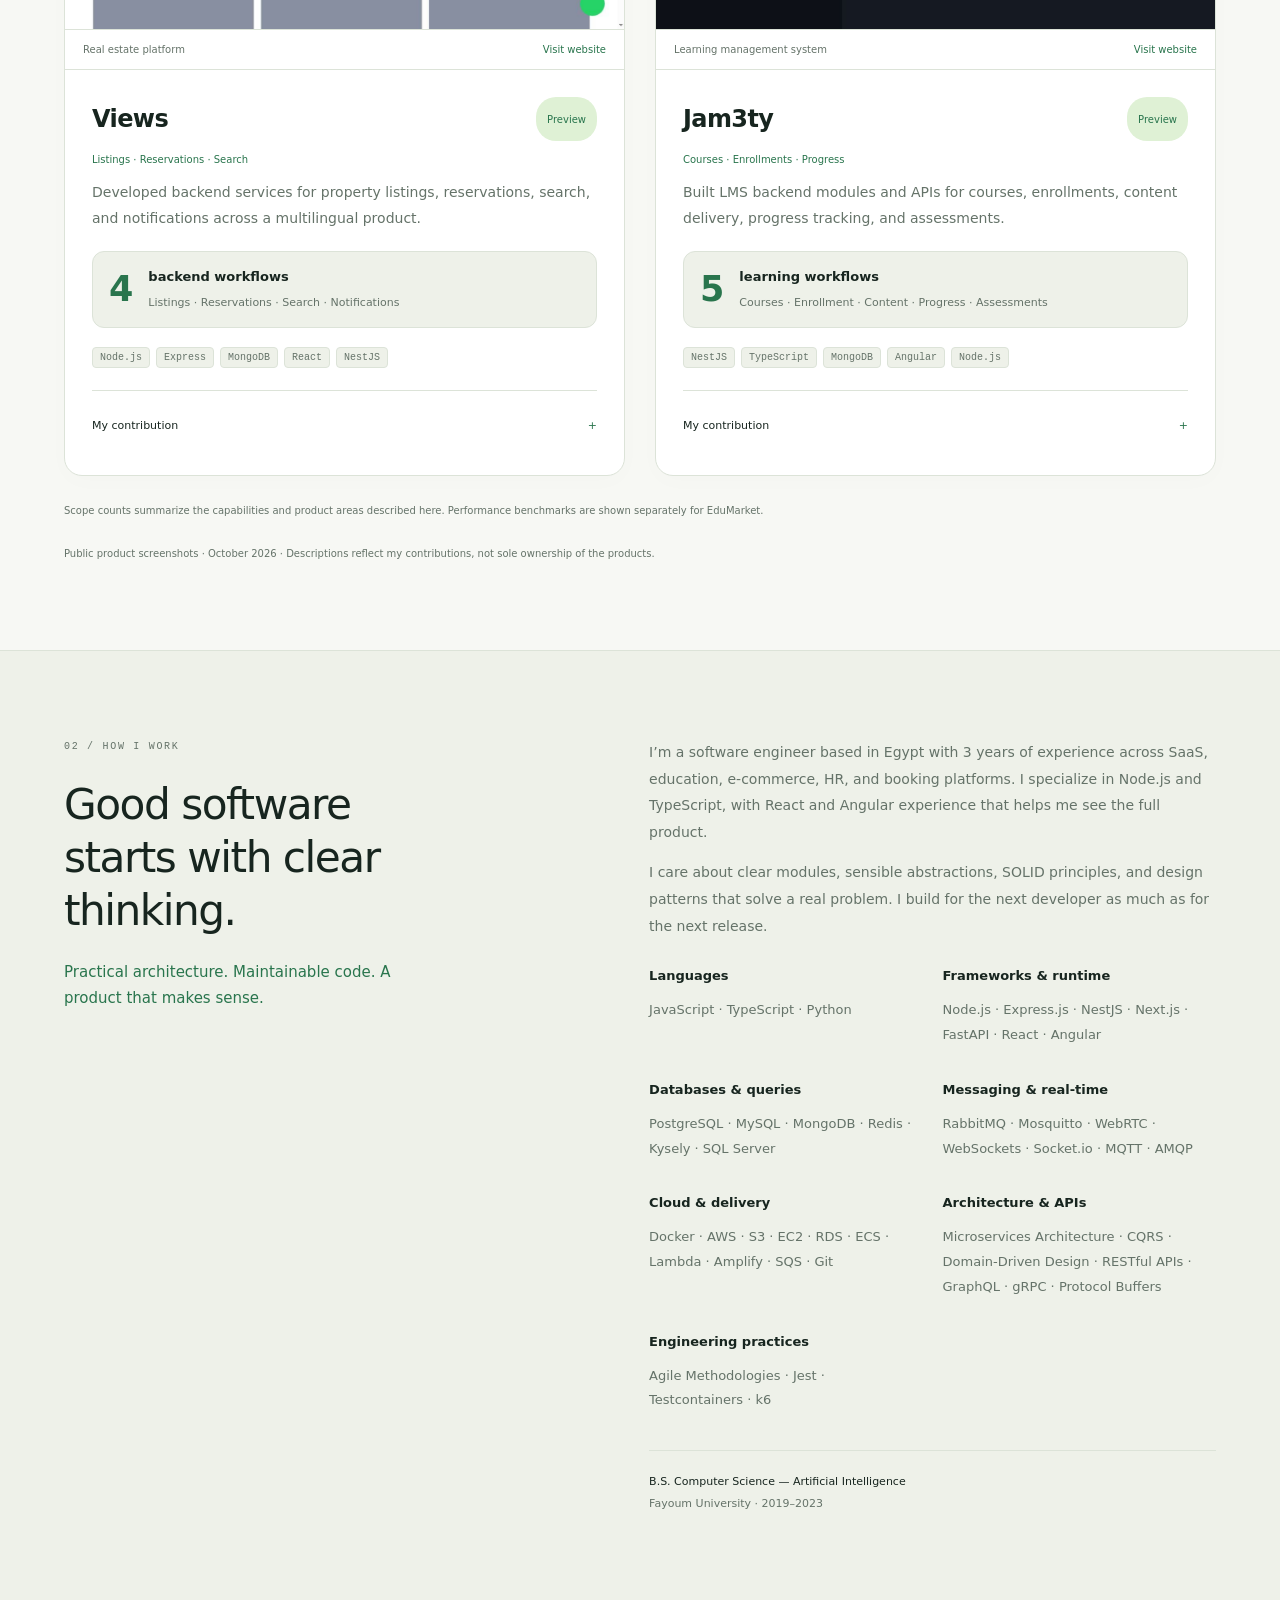
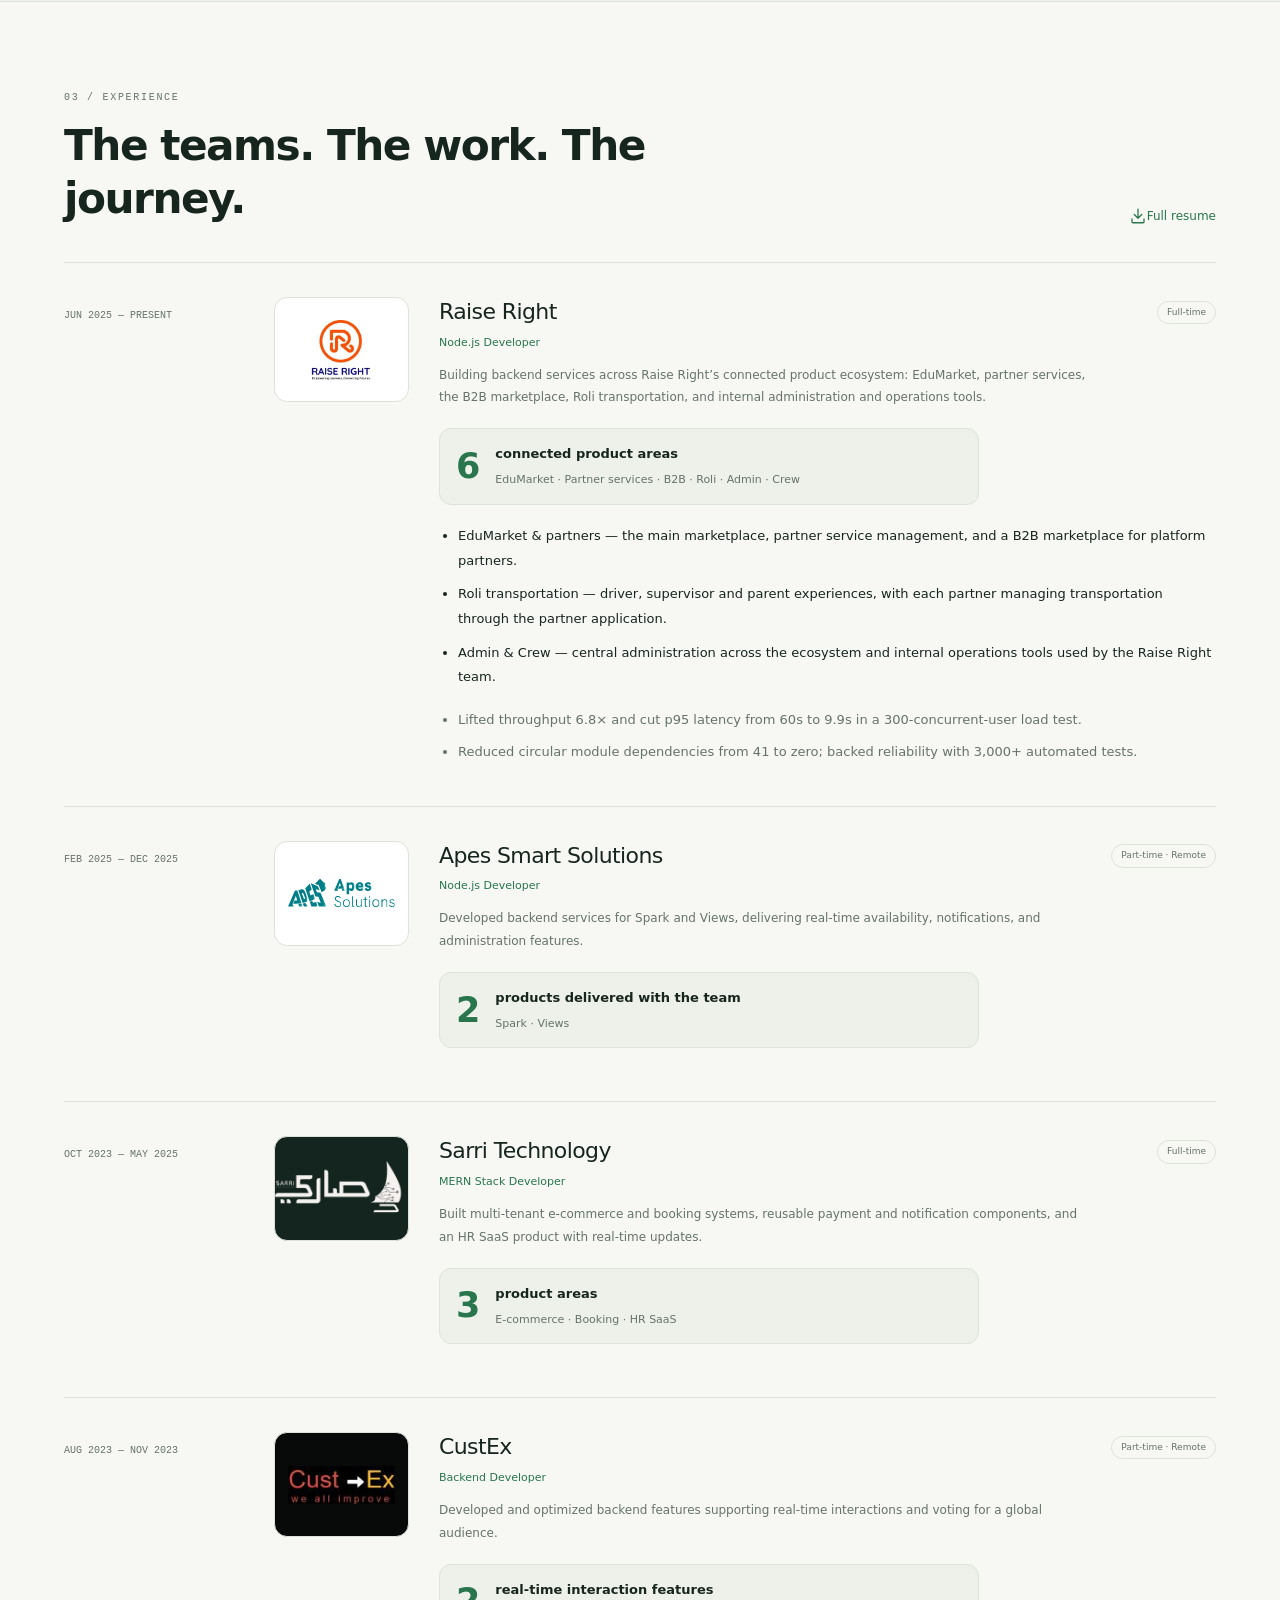
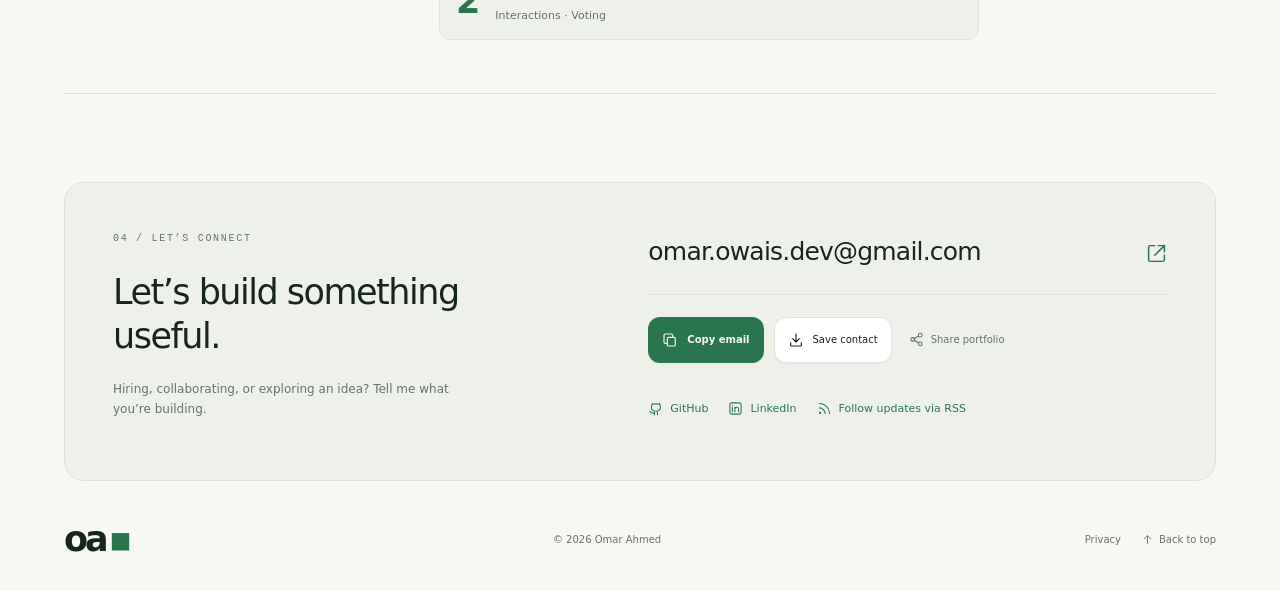
==== commit 22d18666: "Represent full Raise Right product ecosystem" ====
--- a/index.html
+++ b/index.html
@@ -2,10 +2,10 @@
 <html lang="en"><head><meta charset="utf-8"><meta name="viewport" content="width=device-width, initial-scale=1"><meta name="theme-color" content="#111816"><meta name="description" content="Omar Ahmed — Software Engineer specializing in Node.js, NestJS, TypeScript, and full-stack web applications."><title>Omar Ahmed | Node.js & NestJS Software Engineer</title>
 <link rel="canonical" href="https://omarahmedowais.github.io/">
 <meta property="og:type" content="website"><meta property="og:site_name" content="Omar Ahmed"><meta property="og:title" content="Omar Ahmed — Backend & Full-Stack Engineer"><meta property="og:description" content="Node.js, NestJS & TypeScript. Explore my work across education, booking, real estate, and SaaS."><meta property="og:url" content="https://omarahmedowais.github.io/"><meta property="og:image" content="https://omarahmedowais.github.io/social-card.png"><meta property="og:image:width" content="1200"><meta property="og:image:height" content="630"><meta name="twitter:card" content="summary_large_image"><meta name="twitter:title" content="Omar Ahmed — Software Engineer"><meta name="twitter:description" content="Backend depth. Product perspective. Node.js, NestJS & TypeScript."><meta name="twitter:image" content="https://omarahmedowais.github.io/social-card.png"><link rel="alternate" type="application/rss+xml" title="Omar Ahmed — Updates" href="feed.xml">
-<script type="application/ld+json">{"@context": "https://schema.org", "@type": "Person", "name": "Omar Ahmed", "url": "https://omarahmedowais.github.io/", "jobTitle": "Software Engineer", "email": "mailto:omar.owais.dev@gmail.com", "knowsAbout": ["Node.js", "TypeScript", "NestJS", "Backend Development", "React", "Angular"], "sameAs": ["https://github.com/OmarAhmedOwais", "https://www.linkedin.com/in/omar-ahmed-owais-abdel-tawab-13a09b1b2"]}</script><link rel="icon" href="favicon.svg" type="image/svg+xml"><link rel="stylesheet" href="design-v4.css?v=2"><script src="appearance-v3.js"></script><link rel="stylesheet" href="impact-v1.css?v=3"></head>
+<script type="application/ld+json">{"@context": "https://schema.org", "@type": "Person", "name": "Omar Ahmed", "url": "https://omarahmedowais.github.io/", "jobTitle": "Software Engineer", "email": "mailto:omar.owais.dev@gmail.com", "knowsAbout": ["Node.js", "TypeScript", "NestJS", "Backend Development", "React", "Angular"], "sameAs": ["https://github.com/OmarAhmedOwais", "https://www.linkedin.com/in/omar-ahmed-owais-abdel-tawab-13a09b1b2"]}</script><link rel="icon" href="favicon.svg" type="image/svg+xml"><link rel="stylesheet" href="design-v4.css?v=2"><script src="appearance-v3.js"></script><link rel="stylesheet" href="impact-v1.css?v=4"></head>
 <body><svg xmlns="http://www.w3.org/2000/svg" class="icon-definitions" aria-hidden="true"><defs><symbol id="i-globe" viewBox="0 0 24 24"><circle cx="12" cy="12" r="9"/><path d="M3 12h18M12 3c5 5 5 13 0 18-5-5-5-13 0-18Z"/></symbol><symbol id="i-sun" viewBox="0 0 24 24"><circle cx="12" cy="12" r="4"/><path d="M12 2v2m0 16v2M2 12h2m16 0h2M5 5l1.5 1.5m11 11L19 19M5 19l1.5-1.5m11-11L19 5"/></symbol><symbol id="i-moon" viewBox="0 0 24 24"><path d="M20.5 13a8.5 8.5 0 0 1-9.5-9.5A8.5 8.5 0 1 0 20.5 13Z"/></symbol><symbol id="i-monitor" viewBox="0 0 24 24"><rect x="3" y="4" width="18" height="13" rx="2"/><path d="M8 21h8m-4-4v4"/></symbol><symbol id="i-chevron" viewBox="0 0 24 24"><path d="m7 10 5 5 5-5"/></symbol><symbol id="i-check" viewBox="0 0 24 24"><path d="m5 12 4 4L19 6"/></symbol><symbol id="i-menu" viewBox="0 0 24 24"><path d="M4 6h16M4 12h16M4 18h16"/></symbol><symbol id="i-close" viewBox="0 0 24 24"><path d="m6 6 12 12M6 18 18 6"/></symbol><symbol id="i-arrow" viewBox="0 0 24 24"><path d="M5 12h14m-6-6 6 6-6 6"/></symbol><symbol id="i-arrow-up" viewBox="0 0 24 24"><path d="M12 19V5m-6 6 6-6 6 6"/></symbol><symbol id="i-external" viewBox="0 0 24 24"><path d="M14 3h7v7m0-7-11 11M10 3H5a2 2 0 0 0-2 2v14a2 2 0 0 0 2 2h14a2 2 0 0 0 2-2v-5"/></symbol><symbol id="i-download" viewBox="0 0 24 24"><path d="M12 3v12m-5-5 5 5 5-5M4 16v4a1 1 0 0 0 1 1h14a1 1 0 0 0 1-1v-4"/></symbol><symbol id="i-copy" viewBox="0 0 24 24"><rect x="8" y="8" width="12" height="13" rx="2"/><path d="M16 8V5a2 2 0 0 0-2-2H5a2 2 0 0 0-2 2v10a2 2 0 0 0 2 2h3"/></symbol><symbol id="i-share" viewBox="0 0 24 24"><circle cx="18" cy="5" r="3"/><circle cx="6" cy="12" r="3"/><circle cx="18" cy="19" r="3"/><path d="m8.6 10.5 6.8-4m-6.8 7 6.8 4"/></symbol><symbol id="i-mail" viewBox="0 0 24 24"><rect x="3" y="5" width="18" height="14" rx="3"/><path d="m4 7 8 6 8-6"/></symbol><symbol id="i-briefcase" viewBox="0 0 24 24"><rect x="3" y="7" width="18" height="14" rx="2"/><path d="M8 7V4h8v3M3 12a22 22 0 0 0 18 0m-9 1v3"/></symbol><symbol id="i-user" viewBox="0 0 24 24"><circle cx="12" cy="8" r="4"/><path d="M4 21v-2a7 7 0 0 1 7-7h2a7 7 0 0 1 7 7v2"/></symbol><symbol id="i-grid" viewBox="0 0 24 24"><rect x="3" y="3" width="7" height="7" rx="1"/><rect x="14" y="3" width="7" height="7" rx="1"/><rect x="3" y="14" width="7" height="7" rx="1"/><rect x="14" y="14" width="7" height="7" rx="1"/></symbol><symbol id="i-maximize" viewBox="0 0 24 24"><path d="M8 3H3v5m13-5h5v5M3 16v5h5m13-5v5h-5"/></symbol><symbol id="i-github" viewBox="0 0 24 24"><path d="M9 19c-4 1-4-2-6-2m12 5v-4a3 3 0 0 0-1-2c3-.3 6-1.5 6-6a4.5 4.5 0 0 0-1-3c.2-1 .1-2-.3-3-1 0-2 .6-3 1a11 11 0 0 0-6 0C8.7 4.5 7.7 4 6.7 4c-.4 1-.5 2-.3 3a4.5 4.5 0 0 0-1 3c0 4.5 3 5.7 6 6a3 3 0 0 0-1 2v4"/></symbol><symbol id="i-linkedin" viewBox="0 0 24 24"><rect x="3" y="3" width="18" height="18" rx="3"/><path d="M7 10v7m0-10v.01M11 17v-7m0 3a3 3 0 0 1 6 0v4"/></symbol><symbol id="i-rss" viewBox="0 0 24 24"><circle cx="5" cy="19" r="1"/><path d="M4 11a9 9 0 0 1 9 9M4 4a16 16 0 0 1 16 16"/></symbol></defs></svg><a data-i18n="skip" href="#main" class="skip" >Skip to content</a><header class="site-header"><a class="logo" href="#main" aria-label="Omar Ahmed">oa<span>▪</span></a><button id="mobile-toggle" class="mobile-toggle" type="button" aria-expanded="false" aria-controls="main-navigation" aria-label="Open navigation"><svg class="icon " aria-hidden="true" focusable="false"><use href="#i-menu"></use></svg></button><nav id="main-navigation" aria-label="Main navigation"><a href="#work" class="" ><svg class="icon " aria-hidden="true" focusable="false"><use href="#i-grid"></use></svg><span data-i18n="work">Work</span></a><a href="#about" class="" ><svg class="icon " aria-hidden="true" focusable="false"><use href="#i-user"></use></svg><span data-i18n="about">About</span></a><a href="#experience" class="" ><svg class="icon " aria-hidden="true" focusable="false"><use href="#i-briefcase"></use></svg><span data-i18n="experience">Experience</span></a></nav><div class="preferences"><button id="language-toggle" class="preference-button" type="button" aria-label="Switch to Arabic"><svg class="icon " aria-hidden="true" focusable="false"><use href="#i-globe"></use></svg><span data-language-name lang="ar">العربية</span></button><div class="theme-control"><button type="button" id="theme-toggle" class="preference-button" aria-haspopup="menu" aria-expanded="false" aria-controls="theme-menu" aria-label="Color theme"><svg class="icon theme-glyph" aria-hidden="true" focusable="false"><use href="#i-monitor"></use></svg><span id="theme-current" data-i18n="system_theme">System</span><svg class="icon chevron" aria-hidden="true" focusable="false"><use href="#i-chevron"></use></svg></button><div id="theme-menu" class="theme-menu" role="menu" aria-label="Color theme" hidden><button type="button" role="menuitemradio" aria-checked="false" data-theme-choice="system"><svg class="icon " aria-hidden="true" focusable="false"><use href="#i-monitor"></use></svg><span data-i18n="system_theme">System</span><svg class="icon selection-check" aria-hidden="true" focusable="false"><use href="#i-check"></use></svg></button><button type="button" role="menuitemradio" aria-checked="false" data-theme-choice="light"><svg class="icon " aria-hidden="true" focusable="false"><use href="#i-sun"></use></svg><span data-i18n="light_theme">Light</span><svg class="icon selection-check" aria-hidden="true" focusable="false"><use href="#i-check"></use></svg></button><button type="button" role="menuitemradio" aria-checked="false" data-theme-choice="dark"><svg class="icon " aria-hidden="true" focusable="false"><use href="#i-moon"></use></svg><span data-i18n="dark_theme">Dark</span><svg class="icon selection-check" aria-hidden="true" focusable="false"><use href="#i-check"></use></svg></button></div></div></div><a href="mailto:omar.owais.dev@gmail.com" class="header-contact" ><svg class="icon " aria-hidden="true" focusable="false"><use href="#i-mail"></use></svg><span data-i18n="header_contact">Let’s talk</span></a></header><main id="main"><section class="hero"><div class="hero-copy"><p class="eyebrow"><span class="status-dot"></span><span data-i18n="intro_tag" >SOFTWARE ENGINEER · EGYPT</span></p><p data-i18n="hello" class="hero-hello">Hello, I’m</p><h1 data-i18n="name" >Omar Ahmed.</h1><div class="hero-title"><span data-i18n="role" >Backend depth.</span><br><em data-i18n="role2" >Full-stack perspective.</em></div><p data-i18n="intro" class="intro">I build reliable APIs and web applications with Node.js, NestJS, and TypeScript. From the database to the interface, I care about the details that make a product work.</p><div class="hero-actions"><a href="#work" class="button primary" ><svg class="icon " aria-hidden="true" focusable="false"><use href="#i-arrow"></use></svg><span data-i18n="explore">Explore my work</span></a><a href="Omar-Ahmed-Resume.pdf" class="button secondary" download data-event="resume_download"><svg class="icon " aria-hidden="true" focusable="false"><use href="#i-download"></use></svg><span data-i18n="resume">Download resume</span></a></div><div class="hero-facts"><div><strong>3</strong><span data-i18n="years" >years of experience</span></div><div><strong>Node.js</strong><span data-i18n="core" >at the core</span></div><div><strong>4</strong><span data-i18n="products" >featured products</span></div></div></div><div class="engineer-card"><div class="card-top"><span class="status-dot"></span><span>omar.engineer</span><span class="card-symbol"><svg class="icon " aria-hidden="true" focusable="false"><use href="#i-external"></use></svg></span></div><div class="code-portrait" aria-hidden="true"><span class="brace">&#123;</span><span class="code-star">✳</span><span class="brace">&#125;</span></div><div class="code-window" dir="ltr"><div class="code-dots">● ● ● <span>engineer.ts</span></div><pre><code><span class="code-purple">const</span> engineer = &#123;
   name: <span class="code-green">'Omar Ahmed'</span>,
   focus: <span class="code-green">'Backend & Full-stack'</span>,
   stack: [<span class="code-green">'Node.js', 'TypeScript'</span>],
   mindset: <span class="code-green">'Build with intention'</span>
-&#125;;</code></pre></div><div class="card-footer"><span>NestJS</span><span>React / Angular</span><span>SQL / NoSQL</span></div></div></section><section class="company-strip"><p data-i18n="companies_title" class="eyebrow">A FEW PLACES I’VE BUILT WITH</p><div class="company-logos"><a class="company-item" href="https://www.linkedin.com/company/raise-right/" target="_blank" rel="noopener noreferrer"><div class="brand-panel raise"><img src="raise-right-logo.jpg" alt="Raise Right" width="180" height="88"></div><span>Raise Right ↗</span></a><a class="company-item" href="https://apessolutions.com/" target="_blank" rel="noopener noreferrer"><div class="brand-panel apes"><img src="apes-logo.svg" alt="Apes Smart Solutions" width="180" height="88"></div><span>Apes Smart Solutions ↗</span></a><a class="company-item" href="https://sarri.sa/" target="_blank" rel="noopener noreferrer"><div class="brand-panel sarri"><img src="sarri-logo.png" alt="Sarri Technology" width="180" height="88"></div><span>Sarri Technology ↗</span></a><a class="company-item" href="https://custex.com/celebrities" target="_blank" rel="noopener noreferrer"><div class="brand-panel custex"><img src="custex-logo.webp" alt="CustEx" width="180" height="88"></div><span>CustEx ↗</span></a></div></section><section id="work"><div class="section-heading"><div><p data-i18n="work_eyebrow" class="eyebrow">01 / SELECTED WORK</p><h2 data-i18n="work_title" >Real products. Real contributions.</h2></div><p data-i18n="work_intro" >The interfaces you see. The systems I helped build behind them.</p></div><article class="impact-case" aria-labelledby="impact-title"><p class="eyebrow" data-i18n="impact_eyebrow">EDUMARKET / ENGINEERING IMPACT</p><h3 id="impact-title" data-i18n="impact_title">Built for pressure. Measured under load.</h3><p class="impact-intro" data-i18n="impact_intro">My contributions to the backend rebuild of a bilingual education marketplace, from data access to payment reliability.</p><div class="impact-metrics"><div class="impact-metric"><strong dir="ltr">6.8×</strong><span data-i18n="impact_throughput">Higher throughput</span><small data-i18n="impact_throughput_detail">4.85 → 32.8 requests / second</small></div><div class="impact-metric"><strong dir="ltr">~6×</strong><span data-i18n="impact_latency">Lower p95 latency</span><small data-i18n="impact_latency_detail">60s → 9.9s at the 95th percentile</small></div><div class="impact-metric"><strong dir="ltr">~0%</strong><span data-i18n="impact_failures">HTTP failures after rebuild</span><small data-i18n="impact_failures_detail">Down from 79.5% under load</small></div><div class="impact-metric"><strong dir="ltr">3,000+</strong><span data-i18n="impact_tests">Automated tests</span><small data-i18n="impact_tests_detail">Across 428 test suites</small></div></div><p class="impact-context" data-i18n="impact_context">Performance figures compare the before/after load test with 300 concurrent users. The 1,000,000-user dataset was seeded test data, not a claim of active users.</p><details class="impact-details"><summary><span data-i18n="impact_expand">Inside the engineering work</span><span aria-hidden="true">+</span></summary><div class="impact-breakdown"><div><h4 data-i18n="impact_arch_h">Architecture with clear boundaries</h4><p data-i18n="impact_arch">Contributed across 58 NestJS modules using CQRS, hexagonal architecture and DDD, with GraphQL and REST interfaces. Removed 41 circular module dependencies; dependency-cruiser and commit/push checks keep them at zero.</p></div><div><h4 data-i18n="impact_data_h">Faster paths to the data</h4><p data-i18n="impact_data">Used pg_stat_statements to locate bottlenecks, then addressed unindexed scans and N+1 queries with targeted indexes, DataLoader batching and tag-based Redis caching. Top queries fell from 6–15s to sub-millisecond; measured cache hits reached 99.9%.</p></div><div><h4 data-i18n="impact_payment_h">Recovery where it matters</h4><p data-i18n="impact_payment">Restored enrollment and wallet flows from 0% to 100% success in load tests. Integrated Kashier and Paymob with circuit breakers, alongside wallet and installment workflows.</p></div><div><h4 data-i18n="impact_quality_h">Reliability backed by tests</h4><p data-i18n="impact_quality">3,000+ tests across 428 Jest/Testcontainers suites, plus 23 k6 scenarios using 1,000,000 seeded users. Coverage includes a 20→200 RPS spike and a 45-minute soak at 15 RPS, with Sentry, Prometheus and Loki for observability.</p></div></div></details></article><div class="project-grid"><article class="project"><a class="project-preview" href="https://edumarket.io/" target="_blank" rel="noopener noreferrer" data-event="project_visit" data-project="edumarket" aria-label="EduMarket"><div class="browser-bar" dir="ltr"><span>● ● ●</span><span>edumarket.io</span><span>↗</span></div><img src="edumarket.jpg" alt="EduMarket website" loading="lazy" width="1348" height="926"><div class="preview-label"><span data-i18n="edumarket_cat" >Educational marketplace</span><span data-i18n="edumarket_visit" >Visit website ↗</span></div></a><div class="project-content"><div class="project-title"><h3 data-i18n="edumarket_name" >EduMarket</h3><button class="zoom-button" type="button" data-preview="edumarket.jpg" data-title="EduMarket"><span data-i18n="edumarket_preview" >⤢ Preview</span></button></div><p data-i18n="edumarket_scope" class="project-scope">Architecture · Performance · Reliability</p><p data-i18n="edumarket_desc" class="project-description">Helped rebuild the data layer and backend architecture: 6.8× throughput and ~6× lower p95 latency under 300 concurrent users.</p><div class="scope-result"><strong dir="ltr">58</strong><div><span data-i18n="edumarket_scope_label">backend modules</span><small data-i18n="edumarket_scope_detail">CQRS · Hexagonal architecture · GraphQL &amp; REST</small></div></div><div class="tags"><span dir="ltr">NestJS</span><span dir="ltr">TypeScript</span><span dir="ltr">PostgreSQL</span><span dir="ltr">Redis</span><span dir="ltr">GraphQL</span><span dir="ltr">Angular</span></div><details class="case-details"><summary><span data-i18n="edumarket_contribution" >My contribution</span><span aria-hidden="true">+</span></summary><div><p data-i18n="edumarket_detail" >Contributed across 58 NestJS modules, optimized PostgreSQL read paths with DataLoader and Redis, and restored enrollment and wallet flows to 100% success under load. See the engineering impact breakdown above.</p><p data-i18n="edumarket_stack" >Stack: NestJS, TypeScript, PostgreSQL, Redis, GraphQL, Angular</p></div></details></div></article><article class="project"><a class="project-preview" href="https://sparkplatform.app/" target="_blank" rel="noopener noreferrer" data-event="project_visit" data-project="spark" aria-label="Spark"><div class="browser-bar" dir="ltr"><span>● ● ●</span><span>sparkplatform.app</span><span>↗</span></div><img src="spark.jpg" alt="Spark website" loading="lazy" width="1348" height="926"><div class="preview-label"><span data-i18n="spark_cat" >Activities & booking</span><span data-i18n="spark_visit" >Visit website ↗</span></div></a><div class="project-content"><div class="project-title"><h3 data-i18n="spark_name" >Spark</h3><button class="zoom-button" type="button" data-preview="spark.jpg" data-title="Spark"><span data-i18n="spark_preview" >⤢ Preview</span></button></div><p data-i18n="spark_scope" class="project-scope">Availability · Notifications · Integrations</p><p data-i18n="spark_desc" class="project-description">Built backend services and integrations for a multi-category booking platform, including real-time availability and notifications.</p><div class="scope-result"><strong dir="ltr">3</strong><div><span data-i18n="spark_scope_label">core capabilities</span><small data-i18n="spark_scope_detail">Availability · Notifications · Integrations</small></div></div><div class="tags"><span dir="ltr">NestJS</span><span dir="ltr">Node.js</span><span dir="ltr">MongoDB</span><span dir="ltr">Socket.io</span><span dir="ltr">React</span><span dir="ltr">Next.js</span></div><details class="case-details"><summary><span data-i18n="spark_contribution" >My contribution</span><span aria-hidden="true">+</span></summary><div><p data-i18n="spark_detail" >Developed reliable APIs and integrations to support booking and product workflows.</p><p data-i18n="spark_stack" >Stack: NestJS, Node.js, MongoDB, Socket.io, React, Next.js</p></div></details></div></article><article class="project"><a class="project-preview" href="https://views.properties/en" target="_blank" rel="noopener noreferrer" data-event="project_visit" data-project="views" aria-label="Views"><div class="browser-bar" dir="ltr"><span>● ● ●</span><span>views.properties/en</span><span>↗</span></div><img src="views.jpg" alt="Views website" loading="lazy" width="1348" height="926"><div class="preview-label"><span data-i18n="views_cat" >Real estate platform</span><span data-i18n="views_visit" >Visit website ↗</span></div></a><div class="project-content"><div class="project-title"><h3 data-i18n="views_name" >Views</h3><button class="zoom-button" type="button" data-preview="views.jpg" data-title="Views"><span data-i18n="views_preview" >⤢ Preview</span></button></div><p data-i18n="views_scope" class="project-scope">Listings · Reservations · Search</p><p data-i18n="views_desc" class="project-description">Developed backend services for property listings, reservations, search, and notifications across a multilingual product.</p><div class="scope-result"><strong dir="ltr">4</strong><div><span data-i18n="views_scope_label">backend workflows</span><small data-i18n="views_scope_detail">Listings · Reservations · Search · Notifications</small></div></div><div class="tags"><span dir="ltr">Node.js</span><span dir="ltr">Express</span><span dir="ltr">MongoDB</span><span dir="ltr">React</span><span dir="ltr">NestJS</span></div><details class="case-details"><summary><span data-i18n="views_contribution" >My contribution</span><span aria-hidden="true">+</span></summary><div><p data-i18n="views_detail" >Built APIs supporting the property discovery and booking experience.</p><p data-i18n="views_stack" >Stack: Node.js, Express, MongoDB, React, NestJS</p></div></details></div></article><article class="project"><a class="project-preview" href="https://jam3ty.net/" target="_blank" rel="noopener noreferrer" data-event="project_visit" data-project="jam3ty" aria-label="Jam3ty"><div class="browser-bar" dir="ltr"><span>● ● ●</span><span>jam3ty.net</span><span>↗</span></div><img src="jam3ty.jpg" alt="Jam3ty website" loading="lazy" width="1348" height="926"><div class="preview-label"><span data-i18n="jam3ty_cat" >Learning management system</span><span data-i18n="jam3ty_visit" >Visit website ↗</span></div></a><div class="project-content"><div class="project-title"><h3 data-i18n="jam3ty_name" >Jam3ty</h3><button class="zoom-button" type="button" data-preview="jam3ty.jpg" data-title="Jam3ty"><span data-i18n="jam3ty_preview" >⤢ Preview</span></button></div><p data-i18n="jam3ty_scope" class="project-scope">Courses · Enrollments · Progress</p><p data-i18n="jam3ty_desc" class="project-description">Built LMS backend modules and APIs for courses, enrollments, content delivery, progress tracking, and assessments.</p><div class="scope-result"><strong dir="ltr">5</strong><div><span data-i18n="jam3ty_scope_label">learning workflows</span><small data-i18n="jam3ty_scope_detail">Courses · Enrollment · Content · Progress · Assessments</small></div></div><div class="tags"><span dir="ltr">NestJS</span><span dir="ltr">TypeScript</span><span dir="ltr">MongoDB</span><span dir="ltr">Angular</span><span dir="ltr">Node.js</span></div><details class="case-details"><summary><span data-i18n="jam3ty_contribution" >My contribution</span><span aria-hidden="true">+</span></summary><div><p data-i18n="jam3ty_detail" >Contributed to an LMS serving Arab Open University students. The image shows the public sign-in page.</p><p data-i18n="jam3ty_stack" >Stack: NestJS, TypeScript, MongoDB, Angular, Node.js</p></div></details></div></article></div><p class="work-note" data-i18n="scope_note">Scope counts summarize the capabilities and product areas described here. Performance benchmarks are shown separately for EduMarket.</p><p data-i18n="work_note" class="work-note">Public product screenshots · October 2026 · Descriptions reflect my contributions, not sole ownership of the products.</p></section><section id="about" class="about"><div><p data-i18n="about_eyebrow" class="eyebrow">02 / HOW I WORK</p><h2 data-i18n="about_title" >Good software starts with clear thinking.</h2><p data-i18n="about_intro" class="about-lead">Practical architecture. Maintainable code. A product that makes sense.</p></div><div><p data-i18n="about_body" >I’m a software engineer based in Egypt with 3 years of experience across SaaS, education, e-commerce, HR, and booking platforms. I specialize in Node.js and TypeScript, with React and Angular experience that helps me see the full product.</p><p data-i18n="about_body2" >I care about clear modules, sensible abstractions, SOLID principles, and design patterns that solve a real problem. I build for the next developer as much as for the next release.</p><div class="skill-groups technology-groups"><div><h3 data-i18n="skill_languages">Languages</h3><p dir="ltr">JavaScript · TypeScript · Python</p></div><div><h3 data-i18n="skill_frameworks">Frameworks &amp; runtime</h3><p dir="ltr">Node.js · Express.js · NestJS · Next.js · FastAPI · React · Angular</p></div><div><h3 data-i18n="skill_data">Databases &amp; queries</h3><p dir="ltr">PostgreSQL · MySQL · MongoDB · Redis · Kysely · SQL Server</p></div><div><h3 data-i18n="skill_messaging">Messaging &amp; real-time</h3><p dir="ltr">RabbitMQ · Mosquitto · WebRTC · WebSockets · Socket.io · MQTT · AMQP</p></div><div><h3 data-i18n="skill_cloud">Cloud &amp; delivery</h3><p dir="ltr">Docker · AWS · S3 · EC2 · RDS · ECS · Lambda · Amplify · SQS · Git</p></div><div><h3 data-i18n="skill_arch">Architecture &amp; APIs</h3><p dir="ltr">Microservices Architecture · CQRS · Domain-Driven Design · RESTful APIs · GraphQL · gRPC · Protocol Buffers</p></div><div><h3 data-i18n="skill_practice">Engineering practices</h3><p dir="ltr">Agile Methodologies · Jest · Testcontainers · k6</p></div></div><div class="education"><strong data-i18n="degree" >B.S. Computer Science — Artificial Intelligence</strong><span data-i18n="university" >Fayoum University · 2019–2023</span></div></div></section><section id="experience"><div class="section-heading"><div><p data-i18n="experience_eyebrow" class="eyebrow">03 / EXPERIENCE</p><h2 data-i18n="experience_title" >The teams. The work. The journey.</h2></div><a href="Omar-Ahmed-Resume.pdf" class="text-link" download><svg class="icon " aria-hidden="true" focusable="false"><use href="#i-download"></use></svg><span data-i18n="full_resume">Full resume</span></a></div><div class="timeline"><article><p data-i18n="exp0_date" class="date">JUN 2025 — PRESENT</p><a class="experience-brand brand-panel raise" href="https://www.linkedin.com/company/raise-right/" target="_blank" rel="noopener noreferrer"><img src="raise-right-logo.jpg" alt="Raise Right logo" loading="lazy" width="150" height="70"></a><div class="experience-copy"><div class="role-line"><h3>Raise Right</h3><span data-i18n="exp0_mode" class="work-mode">Full-time</span></div><h4 data-i18n="exp0_role" >Node.js Developer</h4><p data-i18n="exp0_desc" >Contributing to EduMarket’s 58-module NestJS backend, with a focus on architecture, PostgreSQL performance and reliable payment workflows.</p><div class="scope-result"><strong dir="ltr">58</strong><div><span data-i18n="exp0_scope_label">backend modules in EduMarket</span><small data-i18n="exp0_scope_detail">Architecture · Data access · Payment workflows</small></div></div><ul class="experience-results"><li data-i18n="exp0_result1">Lifted throughput 6.8× and cut p95 latency from 60s to 9.9s in a 300-concurrent-user load test.</li><li data-i18n="exp0_result2">Reduced circular module dependencies from 41 to zero; backed reliability with 3,000+ automated tests.</li></ul></div></article><article><p data-i18n="exp1_date" class="date">FEB 2025 — DEC 2025</p><a class="experience-brand brand-panel apes" href="https://apessolutions.com/" target="_blank" rel="noopener noreferrer"><img src="apes-logo.svg" alt="Apes Smart Solutions logo" loading="lazy" width="150" height="70"></a><div class="experience-copy"><div class="role-line"><h3>Apes Smart Solutions</h3><span data-i18n="exp1_mode" class="work-mode">Part-time · Remote</span></div><h4 data-i18n="exp1_role" >Node.js Developer</h4><p data-i18n="exp1_desc" >Developed backend services for Spark and Views, delivering real-time availability, notifications, and administration features.</p><div class="scope-result"><strong dir="ltr">2</strong><div><span data-i18n="exp1_scope_label">products delivered with the team</span><small data-i18n="exp1_scope_detail">Spark · Views</small></div></div></div></article><article><p data-i18n="exp2_date" class="date">OCT 2023 — MAY 2025</p><a class="experience-brand brand-panel sarri" href="https://sarri.sa/" target="_blank" rel="noopener noreferrer"><img src="sarri-logo.png" alt="Sarri Technology logo" loading="lazy" width="150" height="70"></a><div class="experience-copy"><div class="role-line"><h3>Sarri Technology</h3><span data-i18n="exp2_mode" class="work-mode">Full-time</span></div><h4 data-i18n="exp2_role" >MERN Stack Developer</h4><p data-i18n="exp2_desc" >Built multi-tenant e-commerce and booking systems, reusable payment and notification components, and an HR SaaS product with real-time updates.</p><div class="scope-result"><strong dir="ltr">3</strong><div><span data-i18n="exp2_scope_label">product areas</span><small data-i18n="exp2_scope_detail">E-commerce · Booking · HR SaaS</small></div></div></div></article><article><p data-i18n="exp3_date" class="date">AUG 2023 — NOV 2023</p><a class="experience-brand brand-panel custex" href="https://custex.com/celebrities" target="_blank" rel="noopener noreferrer"><img src="custex-logo.webp" alt="CustEx logo" loading="lazy" width="150" height="70"></a><div class="experience-copy"><div class="role-line"><h3>CustEx</h3><span data-i18n="exp3_mode" class="work-mode">Part-time · Remote</span></div><h4 data-i18n="exp3_role" >Backend Developer</h4><p data-i18n="exp3_desc" >Developed and optimized backend features supporting real-time interactions and voting for a global audience.</p><div class="scope-result"><strong dir="ltr">2</strong><div><span data-i18n="exp3_scope_label">real-time interaction features</span><small data-i18n="exp3_scope_detail">Interactions · Voting</small></div></div></div></article></div></section><section class="contact" id="contact"><div><p data-i18n="contact_eyebrow" class="eyebrow">04 / LET’S CONNECT</p><h2 data-i18n="contact_title" >Let’s build something useful.</h2><p data-i18n="contact_note" >Hiring, collaborating, or exploring an idea? Tell me what you’re building.</p></div><div class="contact-content"><a class="contact-email" href="mailto:omar.owais.dev@gmail.com" dir="ltr">omar.owais.dev@gmail.com <span><svg class="icon " aria-hidden="true" focusable="false"><use href="#i-external"></use></svg></span></a><div class="contact-tools"><button id="copy-email" type="button" class="button primary"><svg class="icon " aria-hidden="true" focusable="false"><use href="#i-copy"></use></svg><span data-i18n="copy_email">Copy email</span></button><a href="Omar-Ahmed.vcf" class="button secondary" download data-event="save_contact"><svg class="icon " aria-hidden="true" focusable="false"><use href="#i-download"></use></svg><span data-i18n="save_contact">Save contact</span></a><button id="share-profile" type="button" class="text-button"><svg class="icon " aria-hidden="true" focusable="false"><use href="#i-share"></use></svg><span data-i18n="share">Share portfolio</span></button></div><div class="contact-links"><a href="https://github.com/OmarAhmedOwais" target="_blank" rel="noopener noreferrer" data-event="github_follow"><svg class="icon " aria-hidden="true" focusable="false"><use href="#i-github"></use></svg><span>GitHub</span></a><a href="https://www.linkedin.com/in/omar-ahmed-owais-abdel-tawab-13a09b1b2" target="_blank" rel="noopener noreferrer" data-event="linkedin_connect"><svg class="icon " aria-hidden="true" focusable="false"><use href="#i-linkedin"></use></svg><span>LinkedIn</span></a><a href="feed.xml" class="" ><svg class="icon " aria-hidden="true" focusable="false"><use href="#i-rss"></use></svg><span data-i18n="rss">Follow updates via RSS</span></a></div></div></section></main><footer><a href="#main" class="logo" aria-label="Omar Ahmed">oa<span>▪</span></a><p>© <span id="year">2026</span> <span data-i18n="footer_name" >Omar Ahmed</span></p><div class="footer-tools"><a data-i18n="privacy" href="privacy.html" class="" >Privacy</a><button data-i18n="analytics_preferences" id="analytics-settings" type="button" hidden>Analytics preferences</button><a href="#main" class="" ><svg class="icon " aria-hidden="true" focusable="false"><use href="#i-arrow-up"></use></svg><span data-i18n="top">Back to top</span></a></div></footer><dialog id="preview-dialog" aria-labelledby="preview-title"><div class="preview-toolbar"><h2 id="preview-title">Project preview</h2><button type="button" id="close-preview" aria-label="Close screenshot preview"><svg class="icon " aria-hidden="true" focusable="false"><use href="#i-close"></use></svg></button></div><img id="preview-image" alt="" width="1348" height="926"></dialog><div id="toast" role="status" aria-live="polite"></div><section id="consent-banner" class="consent-banner" aria-label="Analytics preferences" hidden><div><strong data-i18n="consent_title" >Help me improve this portfolio?</strong><p data-i18n="consent_body" >Optional Google Analytics measures visits and clicks. It stays off unless you accept.</p><a data-i18n="consent_privacy" href="privacy.html" class="" >Privacy details</a></div><div class="consent-actions"><button data-i18n="consent_reject" type="button" id="reject-analytics">No thanks</button><button data-i18n="consent_accept" type="button" id="accept-analytics">Accept analytics</button></div></section><script src="translations-v4.js?v=7"></script><script src="analytics-config.js?v=4"></script><script src="interactions-v4.js?v=2"></script><script src="controls-v4.js"></script></body></html>+&#125;;</code></pre></div><div class="card-footer"><span>NestJS</span><span>React / Angular</span><span>SQL / NoSQL</span></div></div></section><section class="company-strip"><p data-i18n="companies_title" class="eyebrow">A FEW PLACES I’VE BUILT WITH</p><div class="company-logos"><a class="company-item" href="https://www.linkedin.com/company/raise-right/" target="_blank" rel="noopener noreferrer"><div class="brand-panel raise"><img src="raise-right-logo.jpg" alt="Raise Right" width="180" height="88"></div><span>Raise Right ↗</span></a><a class="company-item" href="https://apessolutions.com/" target="_blank" rel="noopener noreferrer"><div class="brand-panel apes"><img src="apes-logo.svg" alt="Apes Smart Solutions" width="180" height="88"></div><span>Apes Smart Solutions ↗</span></a><a class="company-item" href="https://sarri.sa/" target="_blank" rel="noopener noreferrer"><div class="brand-panel sarri"><img src="sarri-logo.png" alt="Sarri Technology" width="180" height="88"></div><span>Sarri Technology ↗</span></a><a class="company-item" href="https://custex.com/celebrities" target="_blank" rel="noopener noreferrer"><div class="brand-panel custex"><img src="custex-logo.webp" alt="CustEx" width="180" height="88"></div><span>CustEx ↗</span></a></div></section><section id="work"><div class="section-heading"><div><p data-i18n="work_eyebrow" class="eyebrow">01 / SELECTED WORK</p><h2 data-i18n="work_title" >Real products. Real contributions.</h2></div><p data-i18n="work_intro" >The interfaces you see. The systems I helped build behind them.</p></div><article class="impact-case" aria-labelledby="impact-title"><p class="eyebrow" data-i18n="impact_eyebrow">EDUMARKET / ENGINEERING IMPACT</p><h3 id="impact-title" data-i18n="impact_title">Built for pressure. Measured under load.</h3><p class="impact-intro" data-i18n="impact_intro">My contributions to the backend rebuild of a bilingual education marketplace, from data access to payment reliability.</p><div class="impact-metrics"><div class="impact-metric"><strong dir="ltr">6.8×</strong><span data-i18n="impact_throughput">Higher throughput</span><small data-i18n="impact_throughput_detail">4.85 → 32.8 requests / second</small></div><div class="impact-metric"><strong dir="ltr">~6×</strong><span data-i18n="impact_latency">Lower p95 latency</span><small data-i18n="impact_latency_detail">60s → 9.9s at the 95th percentile</small></div><div class="impact-metric"><strong dir="ltr">~0%</strong><span data-i18n="impact_failures">HTTP failures after rebuild</span><small data-i18n="impact_failures_detail">Down from 79.5% under load</small></div><div class="impact-metric"><strong dir="ltr">3,000+</strong><span data-i18n="impact_tests">Automated tests</span><small data-i18n="impact_tests_detail">Across 428 test suites</small></div></div><p class="impact-context" data-i18n="impact_context">Performance figures compare the before/after load test with 300 concurrent users. The 1,000,000-user dataset was seeded test data, not a claim of active users.</p><details class="impact-details"><summary><span data-i18n="impact_expand">Inside the engineering work</span><span aria-hidden="true">+</span></summary><div class="impact-breakdown"><div><h4 data-i18n="impact_arch_h">Architecture with clear boundaries</h4><p data-i18n="impact_arch">Contributed across 58 NestJS modules using CQRS, hexagonal architecture and DDD, with GraphQL and REST interfaces. Removed 41 circular module dependencies; dependency-cruiser and commit/push checks keep them at zero.</p></div><div><h4 data-i18n="impact_data_h">Faster paths to the data</h4><p data-i18n="impact_data">Used pg_stat_statements to locate bottlenecks, then addressed unindexed scans and N+1 queries with targeted indexes, DataLoader batching and tag-based Redis caching. Top queries fell from 6–15s to sub-millisecond; measured cache hits reached 99.9%.</p></div><div><h4 data-i18n="impact_payment_h">Recovery where it matters</h4><p data-i18n="impact_payment">Restored enrollment and wallet flows from 0% to 100% success in load tests. Integrated Kashier and Paymob with circuit breakers, alongside wallet and installment workflows.</p></div><div><h4 data-i18n="impact_quality_h">Reliability backed by tests</h4><p data-i18n="impact_quality">3,000+ tests across 428 Jest/Testcontainers suites, plus 23 k6 scenarios using 1,000,000 seeded users. Coverage includes a 20→200 RPS spike and a 45-minute soak at 15 RPS, with Sentry, Prometheus and Loki for observability.</p></div></div></details></article><div class="project-grid"><article class="project"><a class="project-preview" href="https://edumarket.io/" target="_blank" rel="noopener noreferrer" data-event="project_visit" data-project="edumarket" aria-label="EduMarket"><div class="browser-bar" dir="ltr"><span>● ● ●</span><span>edumarket.io</span><span>↗</span></div><img src="edumarket.jpg" alt="EduMarket website" loading="lazy" width="1348" height="926"><div class="preview-label"><span data-i18n="edumarket_cat" >Educational marketplace</span><span data-i18n="edumarket_visit" >Visit website ↗</span></div></a><div class="project-content"><div class="project-title"><h3 data-i18n="edumarket_name" >EduMarket</h3><button class="zoom-button" type="button" data-preview="edumarket.jpg" data-title="EduMarket"><span data-i18n="edumarket_preview" >⤢ Preview</span></button></div><p data-i18n="edumarket_scope" class="project-scope">Architecture · Performance · Reliability</p><p data-i18n="edumarket_desc" class="project-description">Helped rebuild the data layer and backend architecture: 6.8× throughput and ~6× lower p95 latency under 300 concurrent users.</p><div class="scope-result"><strong dir="ltr">58</strong><div><span data-i18n="edumarket_scope_label">backend modules</span><small data-i18n="edumarket_scope_detail">CQRS · Hexagonal architecture · GraphQL &amp; REST</small></div></div><div class="tags"><span dir="ltr">NestJS</span><span dir="ltr">TypeScript</span><span dir="ltr">PostgreSQL</span><span dir="ltr">Redis</span><span dir="ltr">GraphQL</span><span dir="ltr">Angular</span></div><details class="case-details"><summary><span data-i18n="edumarket_contribution" >My contribution</span><span aria-hidden="true">+</span></summary><div><p data-i18n="edumarket_detail" >Contributed across 58 NestJS modules, optimized PostgreSQL read paths with DataLoader and Redis, and restored enrollment and wallet flows to 100% success under load. See the engineering impact breakdown above.</p><p data-i18n="edumarket_stack" >Stack: NestJS, TypeScript, PostgreSQL, Redis, GraphQL, Angular</p></div></details></div></article><article class="project"><a class="project-preview" href="https://sparkplatform.app/" target="_blank" rel="noopener noreferrer" data-event="project_visit" data-project="spark" aria-label="Spark"><div class="browser-bar" dir="ltr"><span>● ● ●</span><span>sparkplatform.app</span><span>↗</span></div><img src="spark.jpg" alt="Spark website" loading="lazy" width="1348" height="926"><div class="preview-label"><span data-i18n="spark_cat" >Activities & booking</span><span data-i18n="spark_visit" >Visit website ↗</span></div></a><div class="project-content"><div class="project-title"><h3 data-i18n="spark_name" >Spark</h3><button class="zoom-button" type="button" data-preview="spark.jpg" data-title="Spark"><span data-i18n="spark_preview" >⤢ Preview</span></button></div><p data-i18n="spark_scope" class="project-scope">Availability · Notifications · Integrations</p><p data-i18n="spark_desc" class="project-description">Built backend services and integrations for a multi-category booking platform, including real-time availability and notifications.</p><div class="scope-result"><strong dir="ltr">3</strong><div><span data-i18n="spark_scope_label">core capabilities</span><small data-i18n="spark_scope_detail">Availability · Notifications · Integrations</small></div></div><div class="tags"><span dir="ltr">NestJS</span><span dir="ltr">Node.js</span><span dir="ltr">MongoDB</span><span dir="ltr">Socket.io</span><span dir="ltr">React</span><span dir="ltr">Next.js</span></div><details class="case-details"><summary><span data-i18n="spark_contribution" >My contribution</span><span aria-hidden="true">+</span></summary><div><p data-i18n="spark_detail" >Developed reliable APIs and integrations to support booking and product workflows.</p><p data-i18n="spark_stack" >Stack: NestJS, Node.js, MongoDB, Socket.io, React, Next.js</p></div></details></div></article><article class="project"><a class="project-preview" href="https://views.properties/en" target="_blank" rel="noopener noreferrer" data-event="project_visit" data-project="views" aria-label="Views"><div class="browser-bar" dir="ltr"><span>● ● ●</span><span>views.properties/en</span><span>↗</span></div><img src="views.jpg" alt="Views website" loading="lazy" width="1348" height="926"><div class="preview-label"><span data-i18n="views_cat" >Real estate platform</span><span data-i18n="views_visit" >Visit website ↗</span></div></a><div class="project-content"><div class="project-title"><h3 data-i18n="views_name" >Views</h3><button class="zoom-button" type="button" data-preview="views.jpg" data-title="Views"><span data-i18n="views_preview" >⤢ Preview</span></button></div><p data-i18n="views_scope" class="project-scope">Listings · Reservations · Search</p><p data-i18n="views_desc" class="project-description">Developed backend services for property listings, reservations, search, and notifications across a multilingual product.</p><div class="scope-result"><strong dir="ltr">4</strong><div><span data-i18n="views_scope_label">backend workflows</span><small data-i18n="views_scope_detail">Listings · Reservations · Search · Notifications</small></div></div><div class="tags"><span dir="ltr">Node.js</span><span dir="ltr">Express</span><span dir="ltr">MongoDB</span><span dir="ltr">React</span><span dir="ltr">NestJS</span></div><details class="case-details"><summary><span data-i18n="views_contribution" >My contribution</span><span aria-hidden="true">+</span></summary><div><p data-i18n="views_detail" >Built APIs supporting the property discovery and booking experience.</p><p data-i18n="views_stack" >Stack: Node.js, Express, MongoDB, React, NestJS</p></div></details></div></article><article class="project"><a class="project-preview" href="https://jam3ty.net/" target="_blank" rel="noopener noreferrer" data-event="project_visit" data-project="jam3ty" aria-label="Jam3ty"><div class="browser-bar" dir="ltr"><span>● ● ●</span><span>jam3ty.net</span><span>↗</span></div><img src="jam3ty.jpg" alt="Jam3ty website" loading="lazy" width="1348" height="926"><div class="preview-label"><span data-i18n="jam3ty_cat" >Learning management system</span><span data-i18n="jam3ty_visit" >Visit website ↗</span></div></a><div class="project-content"><div class="project-title"><h3 data-i18n="jam3ty_name" >Jam3ty</h3><button class="zoom-button" type="button" data-preview="jam3ty.jpg" data-title="Jam3ty"><span data-i18n="jam3ty_preview" >⤢ Preview</span></button></div><p data-i18n="jam3ty_scope" class="project-scope">Courses · Enrollments · Progress</p><p data-i18n="jam3ty_desc" class="project-description">Built LMS backend modules and APIs for courses, enrollments, content delivery, progress tracking, and assessments.</p><div class="scope-result"><strong dir="ltr">5</strong><div><span data-i18n="jam3ty_scope_label">learning workflows</span><small data-i18n="jam3ty_scope_detail">Courses · Enrollment · Content · Progress · Assessments</small></div></div><div class="tags"><span dir="ltr">NestJS</span><span dir="ltr">TypeScript</span><span dir="ltr">MongoDB</span><span dir="ltr">Angular</span><span dir="ltr">Node.js</span></div><details class="case-details"><summary><span data-i18n="jam3ty_contribution" >My contribution</span><span aria-hidden="true">+</span></summary><div><p data-i18n="jam3ty_detail" >Contributed to an LMS serving Arab Open University students. The image shows the public sign-in page.</p><p data-i18n="jam3ty_stack" >Stack: NestJS, TypeScript, MongoDB, Angular, Node.js</p></div></details></div></article></div><p class="work-note" data-i18n="scope_note">Scope counts summarize the capabilities and product areas described here. Performance benchmarks are shown separately for EduMarket.</p><p data-i18n="work_note" class="work-note">Public product screenshots · October 2026 · Descriptions reflect my contributions, not sole ownership of the products.</p></section><section id="about" class="about"><div><p data-i18n="about_eyebrow" class="eyebrow">02 / HOW I WORK</p><h2 data-i18n="about_title" >Good software starts with clear thinking.</h2><p data-i18n="about_intro" class="about-lead">Practical architecture. Maintainable code. A product that makes sense.</p></div><div><p data-i18n="about_body" >I’m a software engineer based in Egypt with 3 years of experience across SaaS, education, e-commerce, HR, and booking platforms. I specialize in Node.js and TypeScript, with React and Angular experience that helps me see the full product.</p><p data-i18n="about_body2" >I care about clear modules, sensible abstractions, SOLID principles, and design patterns that solve a real problem. I build for the next developer as much as for the next release.</p><div class="skill-groups technology-groups"><div><h3 data-i18n="skill_languages">Languages</h3><p dir="ltr">JavaScript · TypeScript · Python</p></div><div><h3 data-i18n="skill_frameworks">Frameworks &amp; runtime</h3><p dir="ltr">Node.js · Express.js · NestJS · Next.js · FastAPI · React · Angular</p></div><div><h3 data-i18n="skill_data">Databases &amp; queries</h3><p dir="ltr">PostgreSQL · MySQL · MongoDB · Redis · Kysely · SQL Server</p></div><div><h3 data-i18n="skill_messaging">Messaging &amp; real-time</h3><p dir="ltr">RabbitMQ · Mosquitto · WebRTC · WebSockets · Socket.io · MQTT · AMQP</p></div><div><h3 data-i18n="skill_cloud">Cloud &amp; delivery</h3><p dir="ltr">Docker · AWS · S3 · EC2 · RDS · ECS · Lambda · Amplify · SQS · Git</p></div><div><h3 data-i18n="skill_arch">Architecture &amp; APIs</h3><p dir="ltr">Microservices Architecture · CQRS · Domain-Driven Design · RESTful APIs · GraphQL · gRPC · Protocol Buffers</p></div><div><h3 data-i18n="skill_practice">Engineering practices</h3><p dir="ltr">Agile Methodologies · Jest · Testcontainers · k6</p></div></div><div class="education"><strong data-i18n="degree" >B.S. Computer Science — Artificial Intelligence</strong><span data-i18n="university" >Fayoum University · 2019–2023</span></div></div></section><section id="experience"><div class="section-heading"><div><p data-i18n="experience_eyebrow" class="eyebrow">03 / EXPERIENCE</p><h2 data-i18n="experience_title" >The teams. The work. The journey.</h2></div><a href="Omar-Ahmed-Resume.pdf" class="text-link" download><svg class="icon " aria-hidden="true" focusable="false"><use href="#i-download"></use></svg><span data-i18n="full_resume">Full resume</span></a></div><div class="timeline"><article><p data-i18n="exp0_date" class="date">JUN 2025 — PRESENT</p><a class="experience-brand brand-panel raise" href="https://www.linkedin.com/company/raise-right/" target="_blank" rel="noopener noreferrer"><img src="raise-right-logo.jpg" alt="Raise Right logo" loading="lazy" width="150" height="70"></a><div class="experience-copy"><div class="role-line"><h3>Raise Right</h3><span data-i18n="exp0_mode" class="work-mode">Full-time</span></div><h4 data-i18n="exp0_role" >Node.js Developer</h4><p data-i18n="exp0_desc" >Building backend services across Raise Right’s connected product ecosystem: EduMarket, partner services, the B2B marketplace, Roli transportation, and internal administration and operations tools.</p><div class="scope-result"><strong dir="ltr">6</strong><div><span data-i18n="exp0_scope_label">connected product areas</span><small data-i18n="exp0_scope_detail">EduMarket · Partner services · B2B · Roli · Admin · Crew</small></div></div><ul class="experience-products"><li data-i18n="exp0_product1">EduMarket &amp; partners — the main marketplace, partner service management, and a B2B marketplace for platform partners.</li><li data-i18n="exp0_product2">Roli transportation — driver, supervisor and parent experiences, with each partner managing transportation through the partner application.</li><li data-i18n="exp0_product3">Admin &amp; Crew — central administration across the ecosystem and internal operations tools used by the Raise Right team.</li></ul><ul class="experience-results"><li data-i18n="exp0_result1">Lifted throughput 6.8× and cut p95 latency from 60s to 9.9s in a 300-concurrent-user load test.</li><li data-i18n="exp0_result2">Reduced circular module dependencies from 41 to zero; backed reliability with 3,000+ automated tests.</li></ul></div></article><article><p data-i18n="exp1_date" class="date">FEB 2025 — DEC 2025</p><a class="experience-brand brand-panel apes" href="https://apessolutions.com/" target="_blank" rel="noopener noreferrer"><img src="apes-logo.svg" alt="Apes Smart Solutions logo" loading="lazy" width="150" height="70"></a><div class="experience-copy"><div class="role-line"><h3>Apes Smart Solutions</h3><span data-i18n="exp1_mode" class="work-mode">Part-time · Remote</span></div><h4 data-i18n="exp1_role" >Node.js Developer</h4><p data-i18n="exp1_desc" >Developed backend services for Spark and Views, delivering real-time availability, notifications, and administration features.</p><div class="scope-result"><strong dir="ltr">2</strong><div><span data-i18n="exp1_scope_label">products delivered with the team</span><small data-i18n="exp1_scope_detail">Spark · Views</small></div></div></div></article><article><p data-i18n="exp2_date" class="date">OCT 2023 — MAY 2025</p><a class="experience-brand brand-panel sarri" href="https://sarri.sa/" target="_blank" rel="noopener noreferrer"><img src="sarri-logo.png" alt="Sarri Technology logo" loading="lazy" width="150" height="70"></a><div class="experience-copy"><div class="role-line"><h3>Sarri Technology</h3><span data-i18n="exp2_mode" class="work-mode">Full-time</span></div><h4 data-i18n="exp2_role" >MERN Stack Developer</h4><p data-i18n="exp2_desc" >Built multi-tenant e-commerce and booking systems, reusable payment and notification components, and an HR SaaS product with real-time updates.</p><div class="scope-result"><strong dir="ltr">3</strong><div><span data-i18n="exp2_scope_label">product areas</span><small data-i18n="exp2_scope_detail">E-commerce · Booking · HR SaaS</small></div></div></div></article><article><p data-i18n="exp3_date" class="date">AUG 2023 — NOV 2023</p><a class="experience-brand brand-panel custex" href="https://custex.com/celebrities" target="_blank" rel="noopener noreferrer"><img src="custex-logo.webp" alt="CustEx logo" loading="lazy" width="150" height="70"></a><div class="experience-copy"><div class="role-line"><h3>CustEx</h3><span data-i18n="exp3_mode" class="work-mode">Part-time · Remote</span></div><h4 data-i18n="exp3_role" >Backend Developer</h4><p data-i18n="exp3_desc" >Developed and optimized backend features supporting real-time interactions and voting for a global audience.</p><div class="scope-result"><strong dir="ltr">2</strong><div><span data-i18n="exp3_scope_label">real-time interaction features</span><small data-i18n="exp3_scope_detail">Interactions · Voting</small></div></div></div></article></div></section><section class="contact" id="contact"><div><p data-i18n="contact_eyebrow" class="eyebrow">04 / LET’S CONNECT</p><h2 data-i18n="contact_title" >Let’s build something useful.</h2><p data-i18n="contact_note" >Hiring, collaborating, or exploring an idea? Tell me what you’re building.</p></div><div class="contact-content"><a class="contact-email" href="mailto:omar.owais.dev@gmail.com" dir="ltr">omar.owais.dev@gmail.com <span><svg class="icon " aria-hidden="true" focusable="false"><use href="#i-external"></use></svg></span></a><div class="contact-tools"><button id="copy-email" type="button" class="button primary"><svg class="icon " aria-hidden="true" focusable="false"><use href="#i-copy"></use></svg><span data-i18n="copy_email">Copy email</span></button><a href="Omar-Ahmed.vcf" class="button secondary" download data-event="save_contact"><svg class="icon " aria-hidden="true" focusable="false"><use href="#i-download"></use></svg><span data-i18n="save_contact">Save contact</span></a><button id="share-profile" type="button" class="text-button"><svg class="icon " aria-hidden="true" focusable="false"><use href="#i-share"></use></svg><span data-i18n="share">Share portfolio</span></button></div><div class="contact-links"><a href="https://github.com/OmarAhmedOwais" target="_blank" rel="noopener noreferrer" data-event="github_follow"><svg class="icon " aria-hidden="true" focusable="false"><use href="#i-github"></use></svg><span>GitHub</span></a><a href="https://www.linkedin.com/in/omar-ahmed-owais-abdel-tawab-13a09b1b2" target="_blank" rel="noopener noreferrer" data-event="linkedin_connect"><svg class="icon " aria-hidden="true" focusable="false"><use href="#i-linkedin"></use></svg><span>LinkedIn</span></a><a href="feed.xml" class="" ><svg class="icon " aria-hidden="true" focusable="false"><use href="#i-rss"></use></svg><span data-i18n="rss">Follow updates via RSS</span></a></div></div></section></main><footer><a href="#main" class="logo" aria-label="Omar Ahmed">oa<span>▪</span></a><p>© <span id="year">2026</span> <span data-i18n="footer_name" >Omar Ahmed</span></p><div class="footer-tools"><a data-i18n="privacy" href="privacy.html" class="" >Privacy</a><button data-i18n="analytics_preferences" id="analytics-settings" type="button" hidden>Analytics preferences</button><a href="#main" class="" ><svg class="icon " aria-hidden="true" focusable="false"><use href="#i-arrow-up"></use></svg><span data-i18n="top">Back to top</span></a></div></footer><dialog id="preview-dialog" aria-labelledby="preview-title"><div class="preview-toolbar"><h2 id="preview-title">Project preview</h2><button type="button" id="close-preview" aria-label="Close screenshot preview"><svg class="icon " aria-hidden="true" focusable="false"><use href="#i-close"></use></svg></button></div><img id="preview-image" alt="" width="1348" height="926"></dialog><div id="toast" role="status" aria-live="polite"></div><section id="consent-banner" class="consent-banner" aria-label="Analytics preferences" hidden><div><strong data-i18n="consent_title" >Help me improve this portfolio?</strong><p data-i18n="consent_body" >Optional Google Analytics measures visits and clicks. It stays off unless you accept.</p><a data-i18n="consent_privacy" href="privacy.html" class="" >Privacy details</a></div><div class="consent-actions"><button data-i18n="consent_reject" type="button" id="reject-analytics">No thanks</button><button data-i18n="consent_accept" type="button" id="accept-analytics">Accept analytics</button></div></section><script src="translations-v4.js?v=8"></script><script src="analytics-config.js?v=4"></script><script src="interactions-v4.js?v=2"></script><script src="controls-v4.js"></script></body></html>
--- a/impact-v1.css
+++ b/impact-v1.css
@@ -2,3 +2,5 @@
 .technology-groups{grid-template-columns:repeat(2,minmax(0,1fr))}.technology-groups>div{min-width:0}.technology-groups p{font-size:13px;line-height:1.9;overflow-wrap:anywhere}.technology-groups h3{font-size:13px;color:var(--ink)}@media(max-width:520px){.technology-groups{grid-template-columns:1fr;gap:13px}.technology-groups p{font-size:13px;margin-block:5px}}
 
 .scope-result{display:flex;align-items:center;gap:15px;margin:19px 0;padding:14px 16px;background:var(--soft);border:1px solid var(--line);border-radius:12px}.scope-result>strong{font-size:35px;line-height:1;color:var(--accent);flex-shrink:0}.scope-result>div{min-width:0;display:flex;flex-direction:column;gap:5px}.scope-result span{font-size:13px;font-weight:600}.scope-result small{font-size:11px;line-height:1.8;color:var(--muted)}.experience-copy .scope-result{max-width:540px}.scope-result small{overflow-wrap:anywhere}
+
+.experience-products{padding-inline-start:19px;margin:18px 0}.experience-products li{font-size:13px;line-height:1.9;margin-bottom:9px;color:var(--ink)}
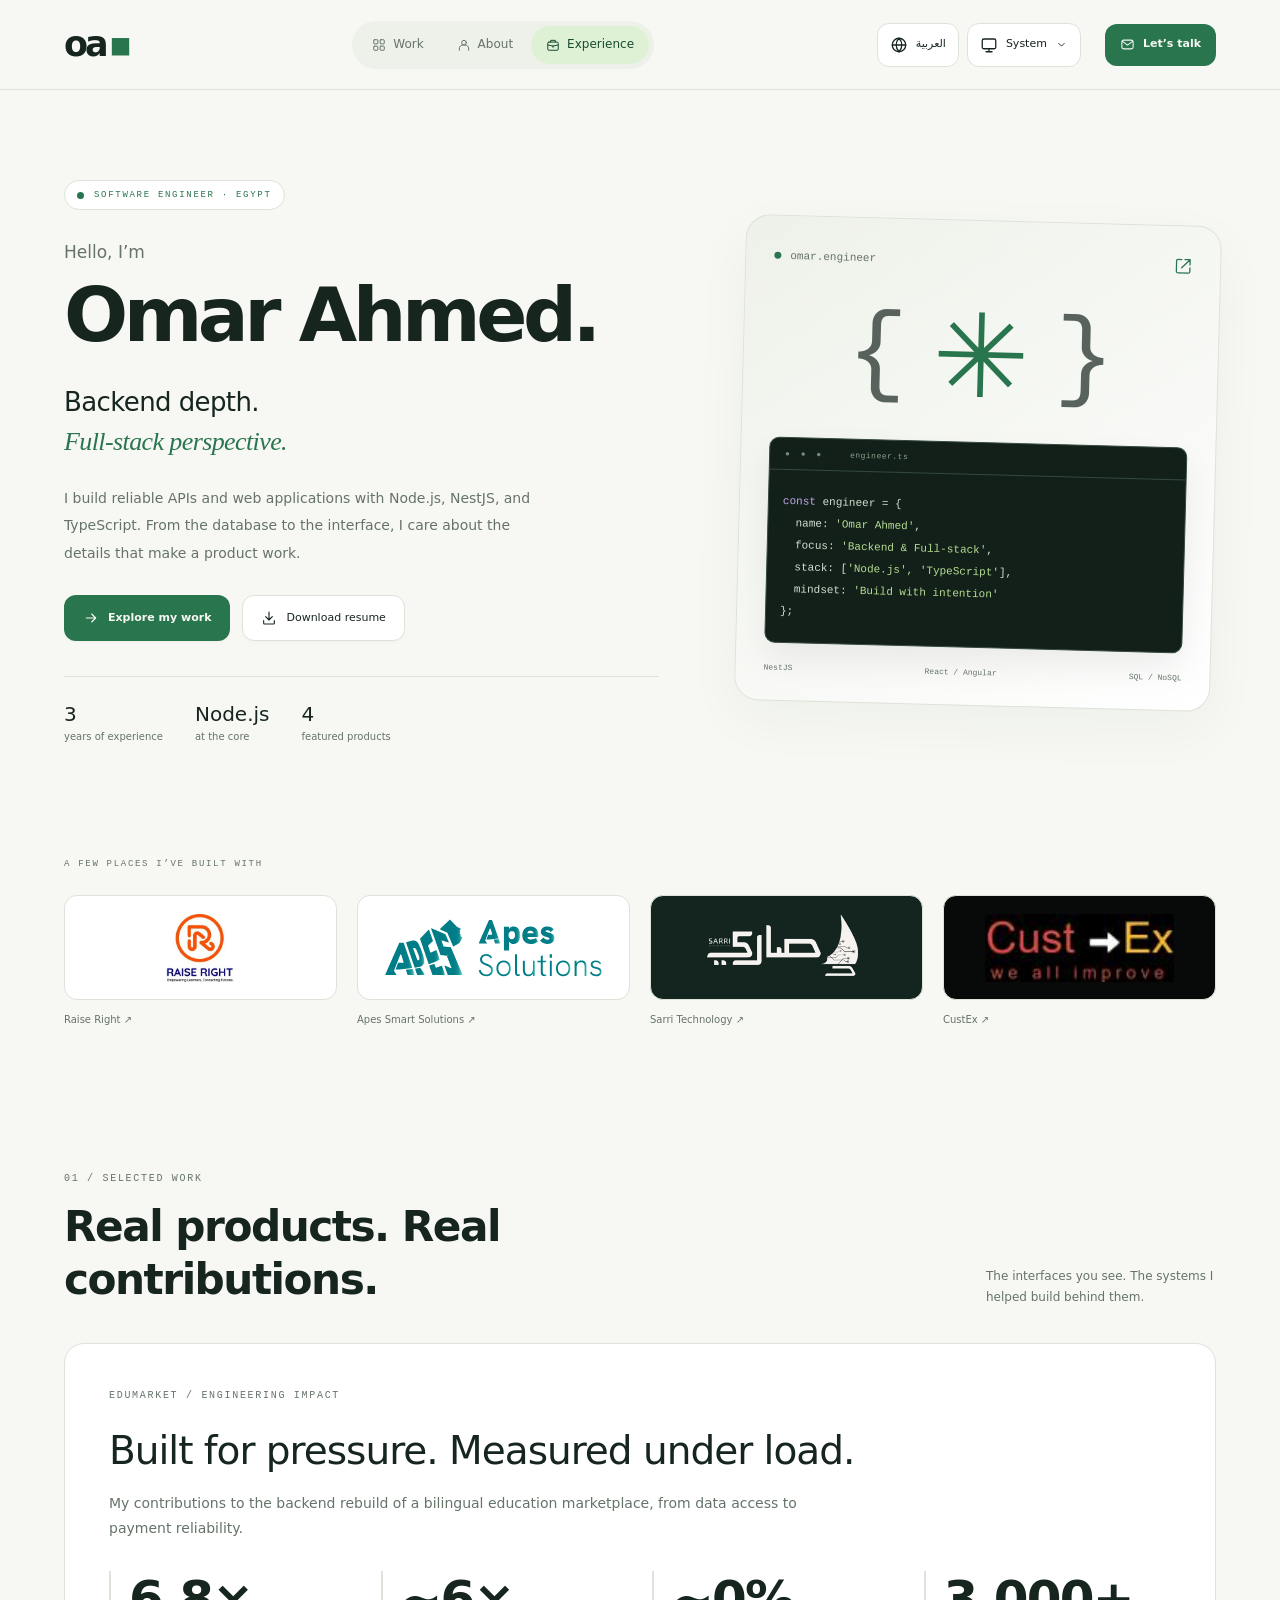
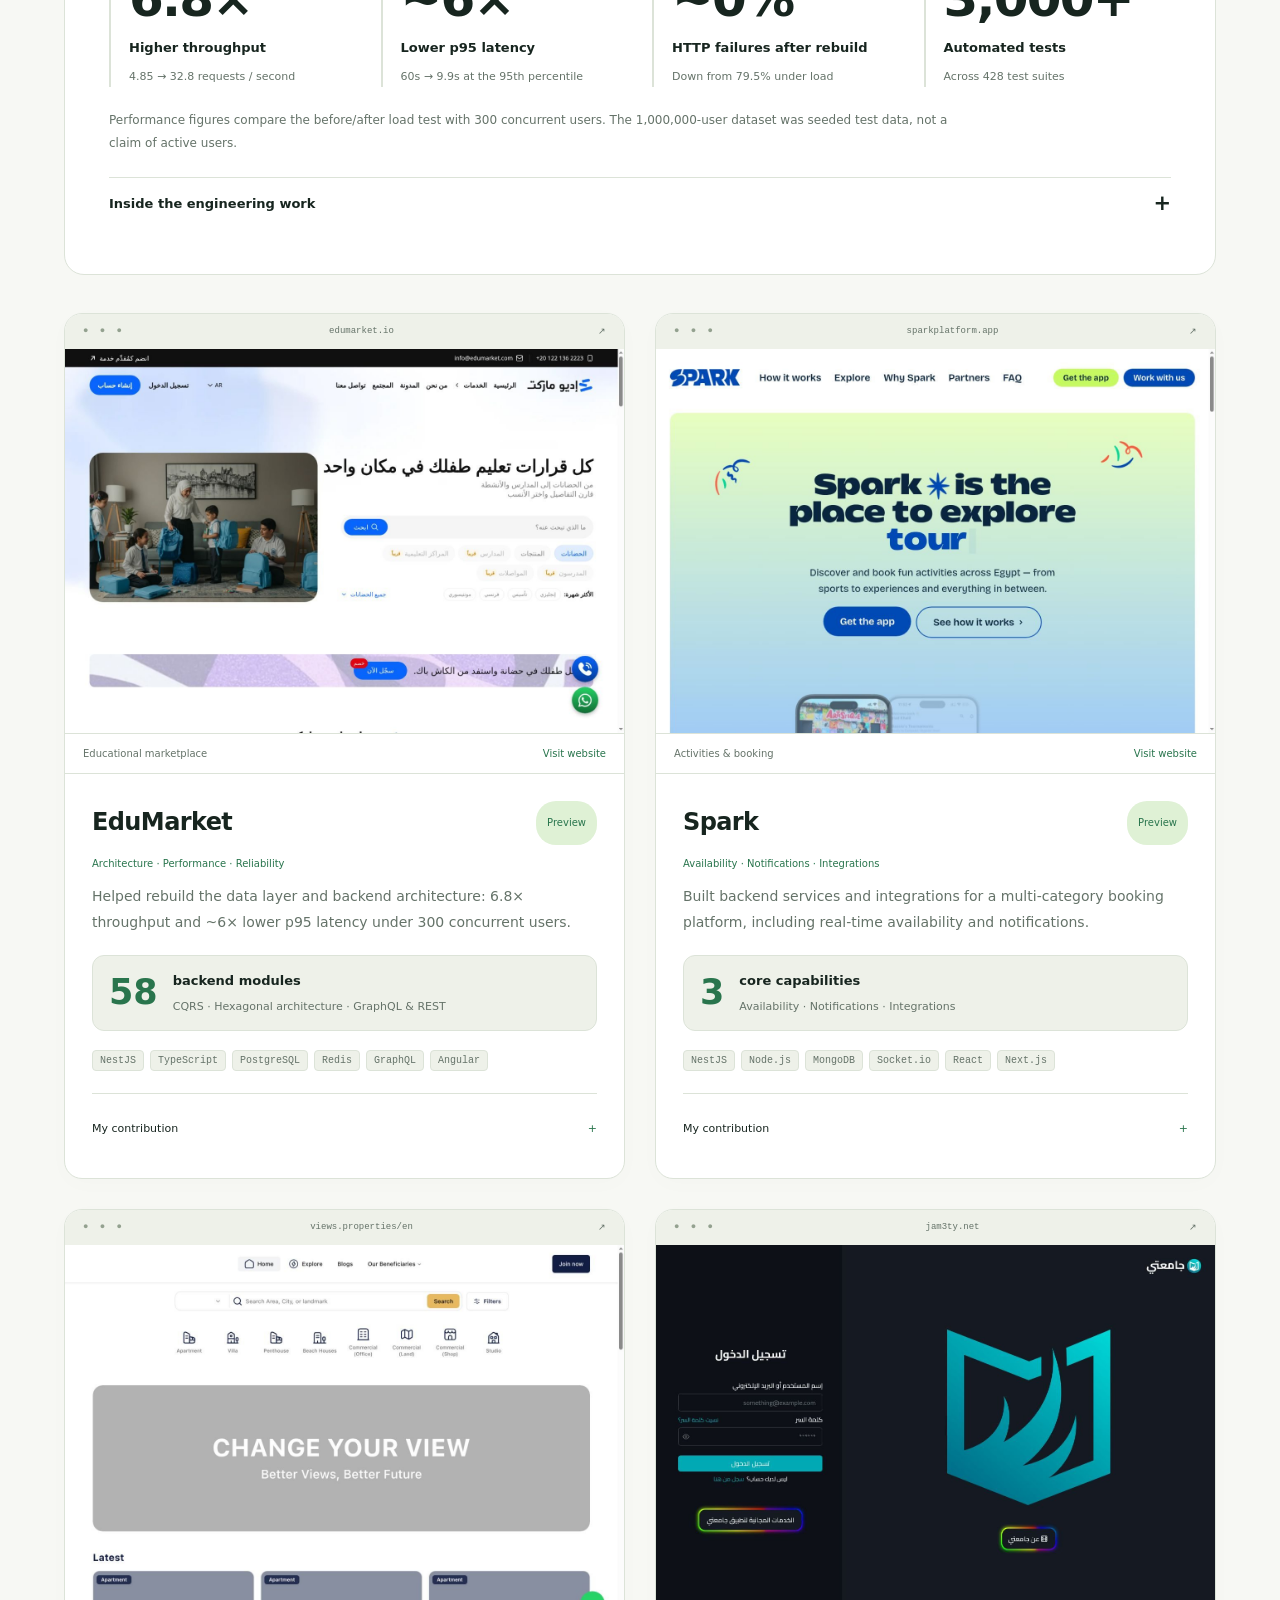
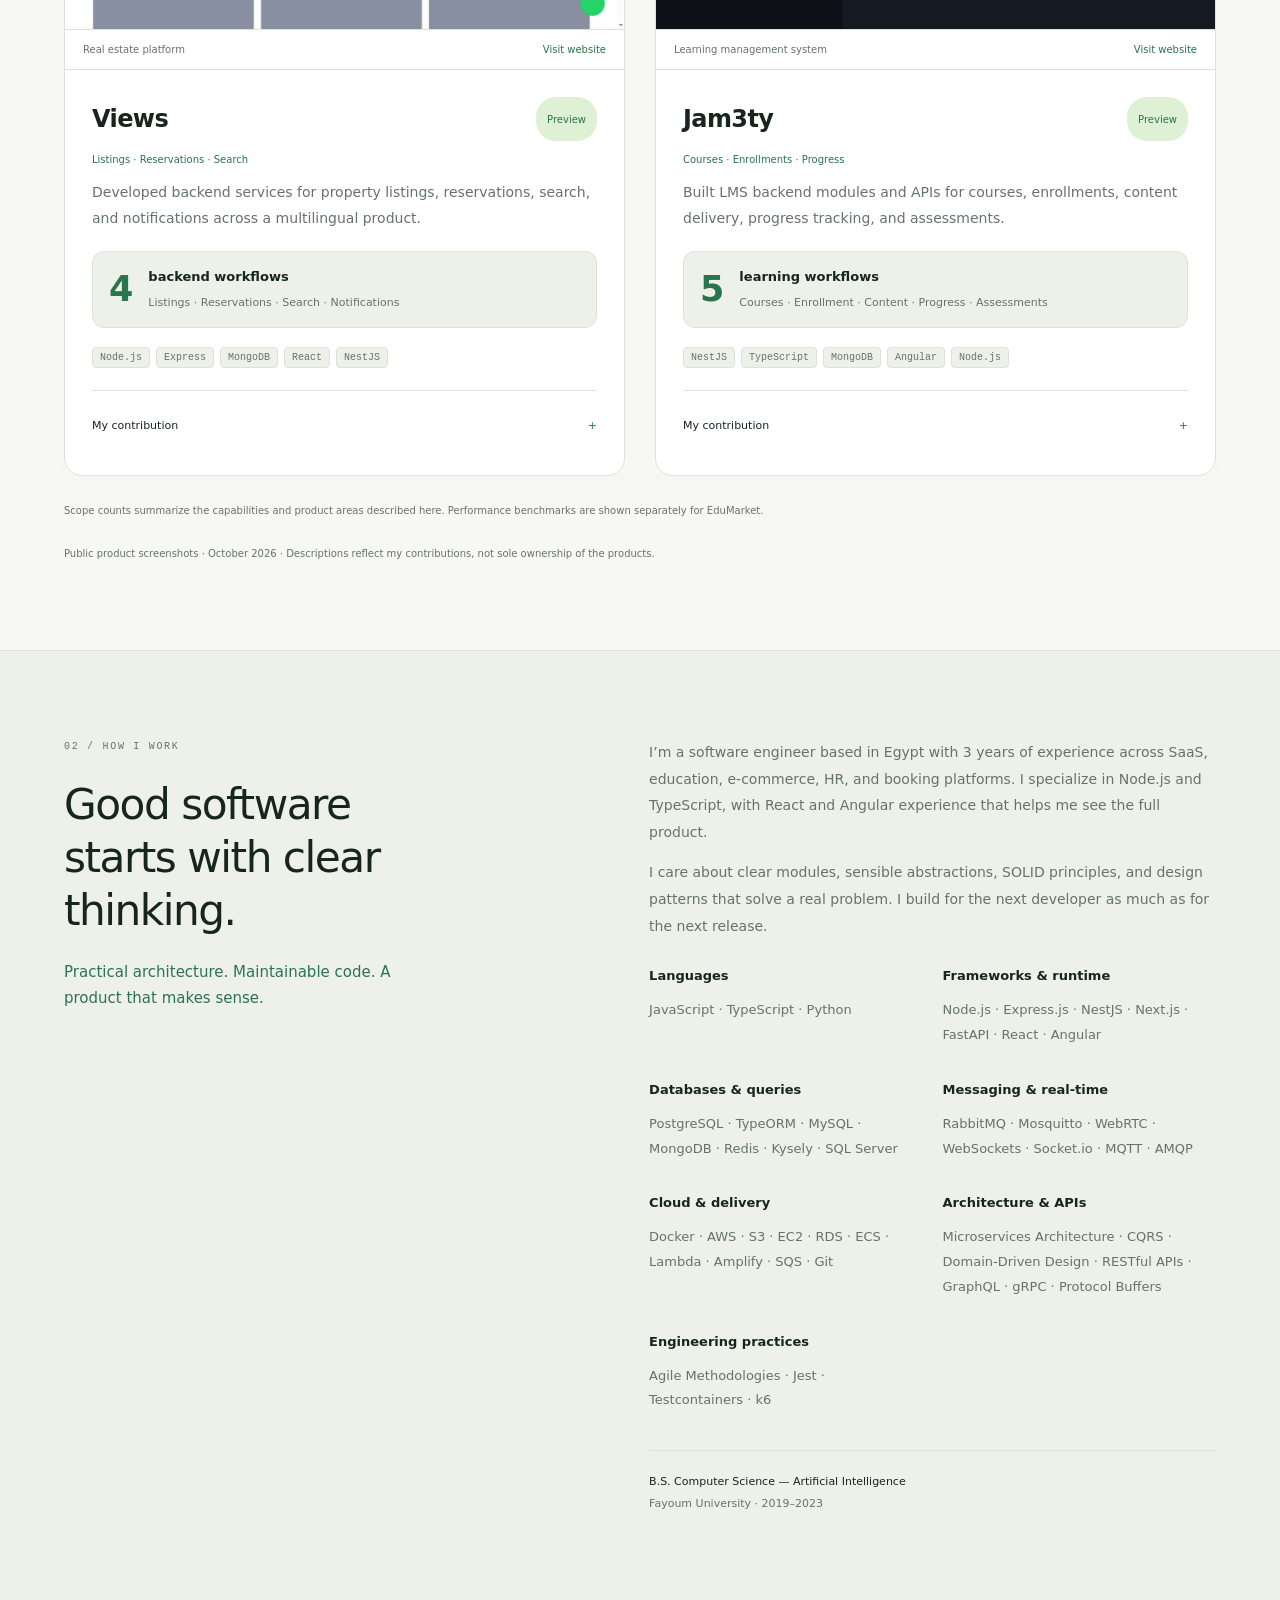
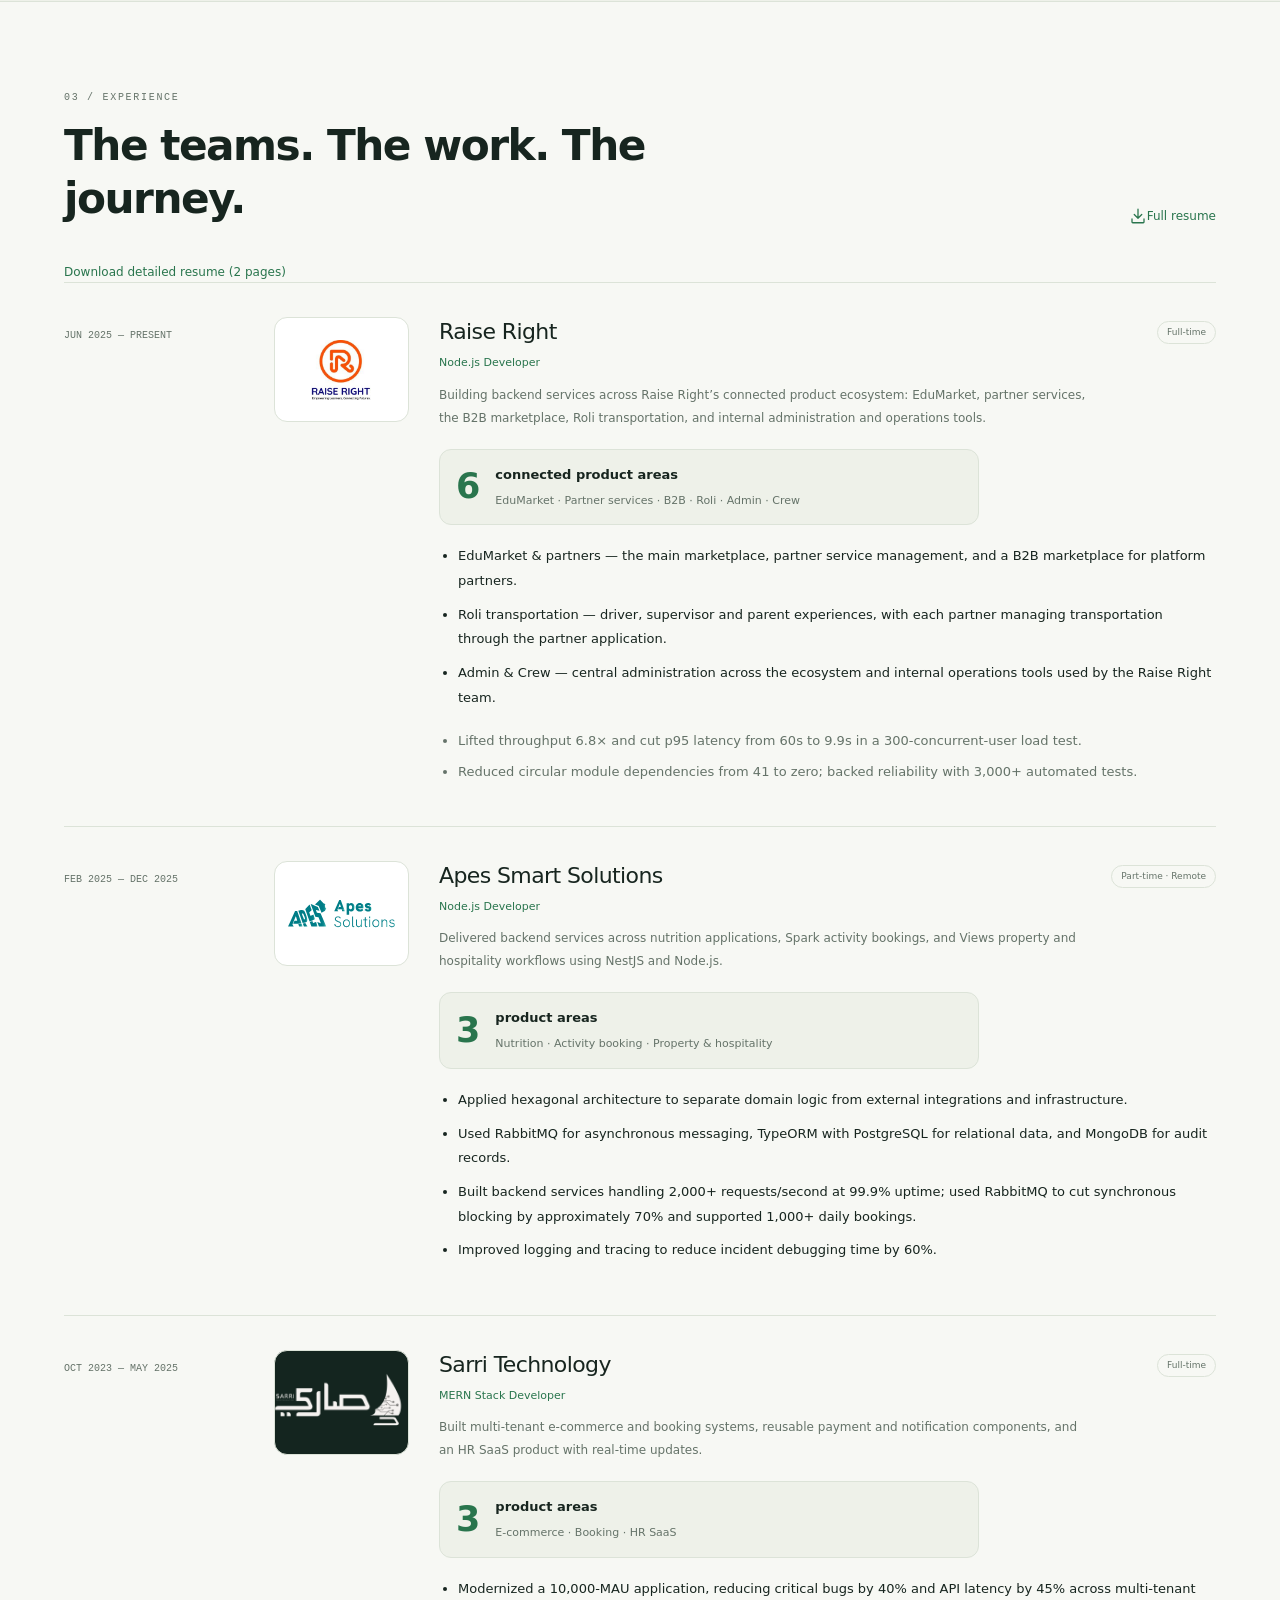
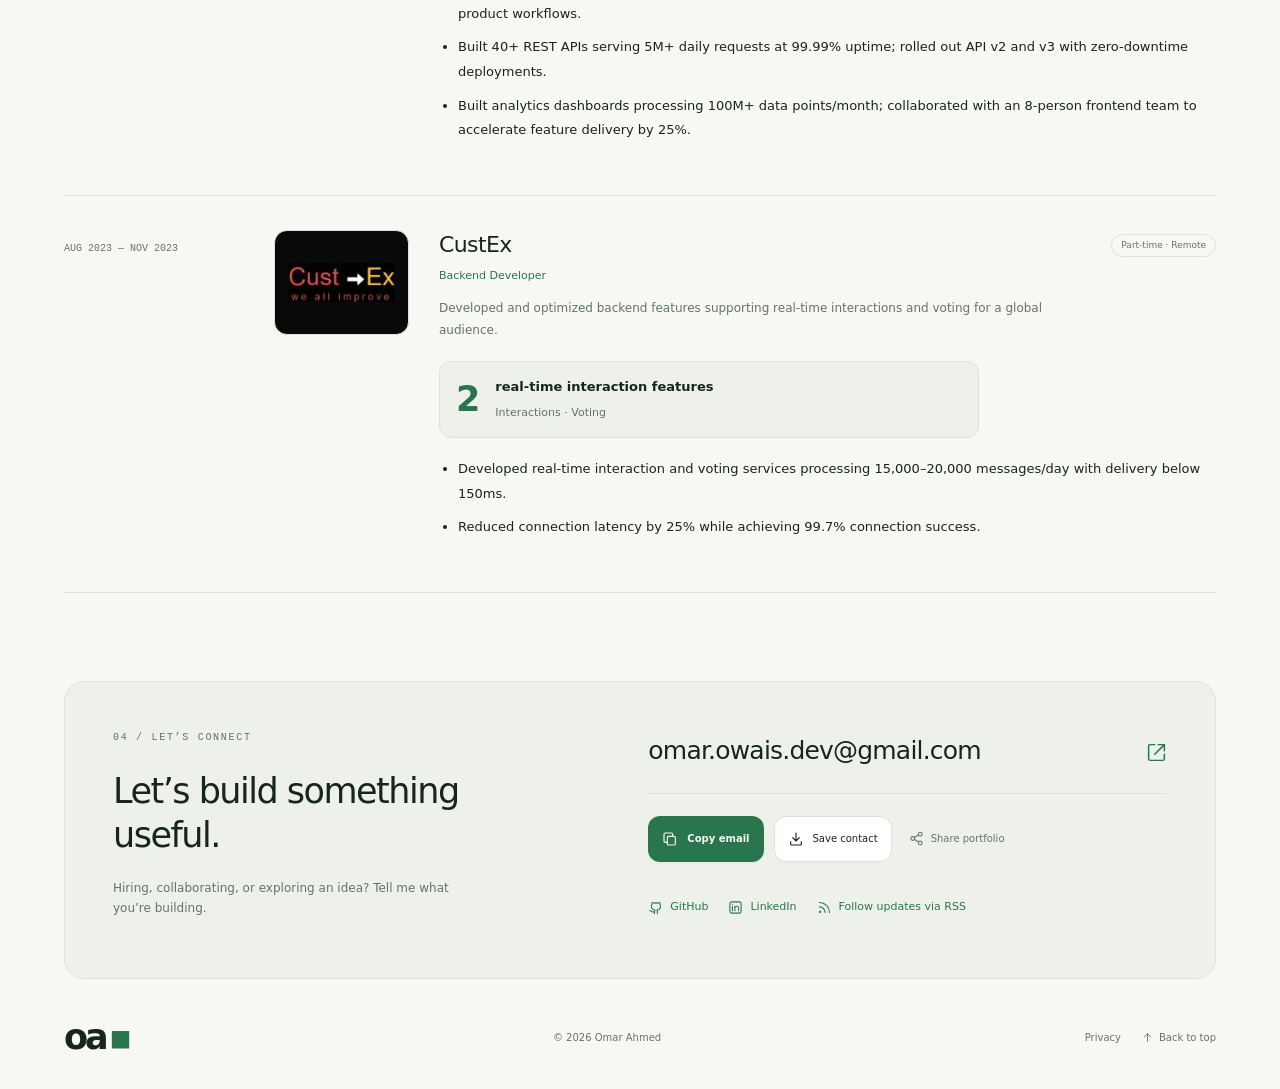
==== commit 24f19634: "Update resume and expand engineering experience" ====
--- a/index.html
+++ b/index.html
@@ -8,4 +8,4 @@
   focus: <span class="code-green">'Backend & Full-stack'</span>,
   stack: [<span class="code-green">'Node.js', 'TypeScript'</span>],
   mindset: <span class="code-green">'Build with intention'</span>
-&#125;;</code></pre></div><div class="card-footer"><span>NestJS</span><span>React / Angular</span><span>SQL / NoSQL</span></div></div></section><section class="company-strip"><p data-i18n="companies_title" class="eyebrow">A FEW PLACES I’VE BUILT WITH</p><div class="company-logos"><a class="company-item" href="https://www.linkedin.com/company/raise-right/" target="_blank" rel="noopener noreferrer"><div class="brand-panel raise"><img src="raise-right-logo.jpg" alt="Raise Right" width="180" height="88"></div><span>Raise Right ↗</span></a><a class="company-item" href="https://apessolutions.com/" target="_blank" rel="noopener noreferrer"><div class="brand-panel apes"><img src="apes-logo.svg" alt="Apes Smart Solutions" width="180" height="88"></div><span>Apes Smart Solutions ↗</span></a><a class="company-item" href="https://sarri.sa/" target="_blank" rel="noopener noreferrer"><div class="brand-panel sarri"><img src="sarri-logo.png" alt="Sarri Technology" width="180" height="88"></div><span>Sarri Technology ↗</span></a><a class="company-item" href="https://custex.com/celebrities" target="_blank" rel="noopener noreferrer"><div class="brand-panel custex"><img src="custex-logo.webp" alt="CustEx" width="180" height="88"></div><span>CustEx ↗</span></a></div></section><section id="work"><div class="section-heading"><div><p data-i18n="work_eyebrow" class="eyebrow">01 / SELECTED WORK</p><h2 data-i18n="work_title" >Real products. Real contributions.</h2></div><p data-i18n="work_intro" >The interfaces you see. The systems I helped build behind them.</p></div><article class="impact-case" aria-labelledby="impact-title"><p class="eyebrow" data-i18n="impact_eyebrow">EDUMARKET / ENGINEERING IMPACT</p><h3 id="impact-title" data-i18n="impact_title">Built for pressure. Measured under load.</h3><p class="impact-intro" data-i18n="impact_intro">My contributions to the backend rebuild of a bilingual education marketplace, from data access to payment reliability.</p><div class="impact-metrics"><div class="impact-metric"><strong dir="ltr">6.8×</strong><span data-i18n="impact_throughput">Higher throughput</span><small data-i18n="impact_throughput_detail">4.85 → 32.8 requests / second</small></div><div class="impact-metric"><strong dir="ltr">~6×</strong><span data-i18n="impact_latency">Lower p95 latency</span><small data-i18n="impact_latency_detail">60s → 9.9s at the 95th percentile</small></div><div class="impact-metric"><strong dir="ltr">~0%</strong><span data-i18n="impact_failures">HTTP failures after rebuild</span><small data-i18n="impact_failures_detail">Down from 79.5% under load</small></div><div class="impact-metric"><strong dir="ltr">3,000+</strong><span data-i18n="impact_tests">Automated tests</span><small data-i18n="impact_tests_detail">Across 428 test suites</small></div></div><p class="impact-context" data-i18n="impact_context">Performance figures compare the before/after load test with 300 concurrent users. The 1,000,000-user dataset was seeded test data, not a claim of active users.</p><details class="impact-details"><summary><span data-i18n="impact_expand">Inside the engineering work</span><span aria-hidden="true">+</span></summary><div class="impact-breakdown"><div><h4 data-i18n="impact_arch_h">Architecture with clear boundaries</h4><p data-i18n="impact_arch">Contributed across 58 NestJS modules using CQRS, hexagonal architecture and DDD, with GraphQL and REST interfaces. Removed 41 circular module dependencies; dependency-cruiser and commit/push checks keep them at zero.</p></div><div><h4 data-i18n="impact_data_h">Faster paths to the data</h4><p data-i18n="impact_data">Used pg_stat_statements to locate bottlenecks, then addressed unindexed scans and N+1 queries with targeted indexes, DataLoader batching and tag-based Redis caching. Top queries fell from 6–15s to sub-millisecond; measured cache hits reached 99.9%.</p></div><div><h4 data-i18n="impact_payment_h">Recovery where it matters</h4><p data-i18n="impact_payment">Restored enrollment and wallet flows from 0% to 100% success in load tests. Integrated Kashier and Paymob with circuit breakers, alongside wallet and installment workflows.</p></div><div><h4 data-i18n="impact_quality_h">Reliability backed by tests</h4><p data-i18n="impact_quality">3,000+ tests across 428 Jest/Testcontainers suites, plus 23 k6 scenarios using 1,000,000 seeded users. Coverage includes a 20→200 RPS spike and a 45-minute soak at 15 RPS, with Sentry, Prometheus and Loki for observability.</p></div></div></details></article><div class="project-grid"><article class="project"><a class="project-preview" href="https://edumarket.io/" target="_blank" rel="noopener noreferrer" data-event="project_visit" data-project="edumarket" aria-label="EduMarket"><div class="browser-bar" dir="ltr"><span>● ● ●</span><span>edumarket.io</span><span>↗</span></div><img src="edumarket.jpg" alt="EduMarket website" loading="lazy" width="1348" height="926"><div class="preview-label"><span data-i18n="edumarket_cat" >Educational marketplace</span><span data-i18n="edumarket_visit" >Visit website ↗</span></div></a><div class="project-content"><div class="project-title"><h3 data-i18n="edumarket_name" >EduMarket</h3><button class="zoom-button" type="button" data-preview="edumarket.jpg" data-title="EduMarket"><span data-i18n="edumarket_preview" >⤢ Preview</span></button></div><p data-i18n="edumarket_scope" class="project-scope">Architecture · Performance · Reliability</p><p data-i18n="edumarket_desc" class="project-description">Helped rebuild the data layer and backend architecture: 6.8× throughput and ~6× lower p95 latency under 300 concurrent users.</p><div class="scope-result"><strong dir="ltr">58</strong><div><span data-i18n="edumarket_scope_label">backend modules</span><small data-i18n="edumarket_scope_detail">CQRS · Hexagonal architecture · GraphQL &amp; REST</small></div></div><div class="tags"><span dir="ltr">NestJS</span><span dir="ltr">TypeScript</span><span dir="ltr">PostgreSQL</span><span dir="ltr">Redis</span><span dir="ltr">GraphQL</span><span dir="ltr">Angular</span></div><details class="case-details"><summary><span data-i18n="edumarket_contribution" >My contribution</span><span aria-hidden="true">+</span></summary><div><p data-i18n="edumarket_detail" >Contributed across 58 NestJS modules, optimized PostgreSQL read paths with DataLoader and Redis, and restored enrollment and wallet flows to 100% success under load. See the engineering impact breakdown above.</p><p data-i18n="edumarket_stack" >Stack: NestJS, TypeScript, PostgreSQL, Redis, GraphQL, Angular</p></div></details></div></article><article class="project"><a class="project-preview" href="https://sparkplatform.app/" target="_blank" rel="noopener noreferrer" data-event="project_visit" data-project="spark" aria-label="Spark"><div class="browser-bar" dir="ltr"><span>● ● ●</span><span>sparkplatform.app</span><span>↗</span></div><img src="spark.jpg" alt="Spark website" loading="lazy" width="1348" height="926"><div class="preview-label"><span data-i18n="spark_cat" >Activities & booking</span><span data-i18n="spark_visit" >Visit website ↗</span></div></a><div class="project-content"><div class="project-title"><h3 data-i18n="spark_name" >Spark</h3><button class="zoom-button" type="button" data-preview="spark.jpg" data-title="Spark"><span data-i18n="spark_preview" >⤢ Preview</span></button></div><p data-i18n="spark_scope" class="project-scope">Availability · Notifications · Integrations</p><p data-i18n="spark_desc" class="project-description">Built backend services and integrations for a multi-category booking platform, including real-time availability and notifications.</p><div class="scope-result"><strong dir="ltr">3</strong><div><span data-i18n="spark_scope_label">core capabilities</span><small data-i18n="spark_scope_detail">Availability · Notifications · Integrations</small></div></div><div class="tags"><span dir="ltr">NestJS</span><span dir="ltr">Node.js</span><span dir="ltr">MongoDB</span><span dir="ltr">Socket.io</span><span dir="ltr">React</span><span dir="ltr">Next.js</span></div><details class="case-details"><summary><span data-i18n="spark_contribution" >My contribution</span><span aria-hidden="true">+</span></summary><div><p data-i18n="spark_detail" >Developed reliable APIs and integrations to support booking and product workflows.</p><p data-i18n="spark_stack" >Stack: NestJS, Node.js, MongoDB, Socket.io, React, Next.js</p></div></details></div></article><article class="project"><a class="project-preview" href="https://views.properties/en" target="_blank" rel="noopener noreferrer" data-event="project_visit" data-project="views" aria-label="Views"><div class="browser-bar" dir="ltr"><span>● ● ●</span><span>views.properties/en</span><span>↗</span></div><img src="views.jpg" alt="Views website" loading="lazy" width="1348" height="926"><div class="preview-label"><span data-i18n="views_cat" >Real estate platform</span><span data-i18n="views_visit" >Visit website ↗</span></div></a><div class="project-content"><div class="project-title"><h3 data-i18n="views_name" >Views</h3><button class="zoom-button" type="button" data-preview="views.jpg" data-title="Views"><span data-i18n="views_preview" >⤢ Preview</span></button></div><p data-i18n="views_scope" class="project-scope">Listings · Reservations · Search</p><p data-i18n="views_desc" class="project-description">Developed backend services for property listings, reservations, search, and notifications across a multilingual product.</p><div class="scope-result"><strong dir="ltr">4</strong><div><span data-i18n="views_scope_label">backend workflows</span><small data-i18n="views_scope_detail">Listings · Reservations · Search · Notifications</small></div></div><div class="tags"><span dir="ltr">Node.js</span><span dir="ltr">Express</span><span dir="ltr">MongoDB</span><span dir="ltr">React</span><span dir="ltr">NestJS</span></div><details class="case-details"><summary><span data-i18n="views_contribution" >My contribution</span><span aria-hidden="true">+</span></summary><div><p data-i18n="views_detail" >Built APIs supporting the property discovery and booking experience.</p><p data-i18n="views_stack" >Stack: Node.js, Express, MongoDB, React, NestJS</p></div></details></div></article><article class="project"><a class="project-preview" href="https://jam3ty.net/" target="_blank" rel="noopener noreferrer" data-event="project_visit" data-project="jam3ty" aria-label="Jam3ty"><div class="browser-bar" dir="ltr"><span>● ● ●</span><span>jam3ty.net</span><span>↗</span></div><img src="jam3ty.jpg" alt="Jam3ty website" loading="lazy" width="1348" height="926"><div class="preview-label"><span data-i18n="jam3ty_cat" >Learning management system</span><span data-i18n="jam3ty_visit" >Visit website ↗</span></div></a><div class="project-content"><div class="project-title"><h3 data-i18n="jam3ty_name" >Jam3ty</h3><button class="zoom-button" type="button" data-preview="jam3ty.jpg" data-title="Jam3ty"><span data-i18n="jam3ty_preview" >⤢ Preview</span></button></div><p data-i18n="jam3ty_scope" class="project-scope">Courses · Enrollments · Progress</p><p data-i18n="jam3ty_desc" class="project-description">Built LMS backend modules and APIs for courses, enrollments, content delivery, progress tracking, and assessments.</p><div class="scope-result"><strong dir="ltr">5</strong><div><span data-i18n="jam3ty_scope_label">learning workflows</span><small data-i18n="jam3ty_scope_detail">Courses · Enrollment · Content · Progress · Assessments</small></div></div><div class="tags"><span dir="ltr">NestJS</span><span dir="ltr">TypeScript</span><span dir="ltr">MongoDB</span><span dir="ltr">Angular</span><span dir="ltr">Node.js</span></div><details class="case-details"><summary><span data-i18n="jam3ty_contribution" >My contribution</span><span aria-hidden="true">+</span></summary><div><p data-i18n="jam3ty_detail" >Contributed to an LMS serving Arab Open University students. The image shows the public sign-in page.</p><p data-i18n="jam3ty_stack" >Stack: NestJS, TypeScript, MongoDB, Angular, Node.js</p></div></details></div></article></div><p class="work-note" data-i18n="scope_note">Scope counts summarize the capabilities and product areas described here. Performance benchmarks are shown separately for EduMarket.</p><p data-i18n="work_note" class="work-note">Public product screenshots · October 2026 · Descriptions reflect my contributions, not sole ownership of the products.</p></section><section id="about" class="about"><div><p data-i18n="about_eyebrow" class="eyebrow">02 / HOW I WORK</p><h2 data-i18n="about_title" >Good software starts with clear thinking.</h2><p data-i18n="about_intro" class="about-lead">Practical architecture. Maintainable code. A product that makes sense.</p></div><div><p data-i18n="about_body" >I’m a software engineer based in Egypt with 3 years of experience across SaaS, education, e-commerce, HR, and booking platforms. I specialize in Node.js and TypeScript, with React and Angular experience that helps me see the full product.</p><p data-i18n="about_body2" >I care about clear modules, sensible abstractions, SOLID principles, and design patterns that solve a real problem. I build for the next developer as much as for the next release.</p><div class="skill-groups technology-groups"><div><h3 data-i18n="skill_languages">Languages</h3><p dir="ltr">JavaScript · TypeScript · Python</p></div><div><h3 data-i18n="skill_frameworks">Frameworks &amp; runtime</h3><p dir="ltr">Node.js · Express.js · NestJS · Next.js · FastAPI · React · Angular</p></div><div><h3 data-i18n="skill_data">Databases &amp; queries</h3><p dir="ltr">PostgreSQL · MySQL · MongoDB · Redis · Kysely · SQL Server</p></div><div><h3 data-i18n="skill_messaging">Messaging &amp; real-time</h3><p dir="ltr">RabbitMQ · Mosquitto · WebRTC · WebSockets · Socket.io · MQTT · AMQP</p></div><div><h3 data-i18n="skill_cloud">Cloud &amp; delivery</h3><p dir="ltr">Docker · AWS · S3 · EC2 · RDS · ECS · Lambda · Amplify · SQS · Git</p></div><div><h3 data-i18n="skill_arch">Architecture &amp; APIs</h3><p dir="ltr">Microservices Architecture · CQRS · Domain-Driven Design · RESTful APIs · GraphQL · gRPC · Protocol Buffers</p></div><div><h3 data-i18n="skill_practice">Engineering practices</h3><p dir="ltr">Agile Methodologies · Jest · Testcontainers · k6</p></div></div><div class="education"><strong data-i18n="degree" >B.S. Computer Science — Artificial Intelligence</strong><span data-i18n="university" >Fayoum University · 2019–2023</span></div></div></section><section id="experience"><div class="section-heading"><div><p data-i18n="experience_eyebrow" class="eyebrow">03 / EXPERIENCE</p><h2 data-i18n="experience_title" >The teams. The work. The journey.</h2></div><a href="Omar-Ahmed-Resume.pdf" class="text-link" download><svg class="icon " aria-hidden="true" focusable="false"><use href="#i-download"></use></svg><span data-i18n="full_resume">Full resume</span></a></div><div class="timeline"><article><p data-i18n="exp0_date" class="date">JUN 2025 — PRESENT</p><a class="experience-brand brand-panel raise" href="https://www.linkedin.com/company/raise-right/" target="_blank" rel="noopener noreferrer"><img src="raise-right-logo.jpg" alt="Raise Right logo" loading="lazy" width="150" height="70"></a><div class="experience-copy"><div class="role-line"><h3>Raise Right</h3><span data-i18n="exp0_mode" class="work-mode">Full-time</span></div><h4 data-i18n="exp0_role" >Node.js Developer</h4><p data-i18n="exp0_desc" >Building backend services across Raise Right’s connected product ecosystem: EduMarket, partner services, the B2B marketplace, Roli transportation, and internal administration and operations tools.</p><div class="scope-result"><strong dir="ltr">6</strong><div><span data-i18n="exp0_scope_label">connected product areas</span><small data-i18n="exp0_scope_detail">EduMarket · Partner services · B2B · Roli · Admin · Crew</small></div></div><ul class="experience-products"><li data-i18n="exp0_product1">EduMarket &amp; partners — the main marketplace, partner service management, and a B2B marketplace for platform partners.</li><li data-i18n="exp0_product2">Roli transportation — driver, supervisor and parent experiences, with each partner managing transportation through the partner application.</li><li data-i18n="exp0_product3">Admin &amp; Crew — central administration across the ecosystem and internal operations tools used by the Raise Right team.</li></ul><ul class="experience-results"><li data-i18n="exp0_result1">Lifted throughput 6.8× and cut p95 latency from 60s to 9.9s in a 300-concurrent-user load test.</li><li data-i18n="exp0_result2">Reduced circular module dependencies from 41 to zero; backed reliability with 3,000+ automated tests.</li></ul></div></article><article><p data-i18n="exp1_date" class="date">FEB 2025 — DEC 2025</p><a class="experience-brand brand-panel apes" href="https://apessolutions.com/" target="_blank" rel="noopener noreferrer"><img src="apes-logo.svg" alt="Apes Smart Solutions logo" loading="lazy" width="150" height="70"></a><div class="experience-copy"><div class="role-line"><h3>Apes Smart Solutions</h3><span data-i18n="exp1_mode" class="work-mode">Part-time · Remote</span></div><h4 data-i18n="exp1_role" >Node.js Developer</h4><p data-i18n="exp1_desc" >Developed backend services for Spark and Views, delivering real-time availability, notifications, and administration features.</p><div class="scope-result"><strong dir="ltr">2</strong><div><span data-i18n="exp1_scope_label">products delivered with the team</span><small data-i18n="exp1_scope_detail">Spark · Views</small></div></div></div></article><article><p data-i18n="exp2_date" class="date">OCT 2023 — MAY 2025</p><a class="experience-brand brand-panel sarri" href="https://sarri.sa/" target="_blank" rel="noopener noreferrer"><img src="sarri-logo.png" alt="Sarri Technology logo" loading="lazy" width="150" height="70"></a><div class="experience-copy"><div class="role-line"><h3>Sarri Technology</h3><span data-i18n="exp2_mode" class="work-mode">Full-time</span></div><h4 data-i18n="exp2_role" >MERN Stack Developer</h4><p data-i18n="exp2_desc" >Built multi-tenant e-commerce and booking systems, reusable payment and notification components, and an HR SaaS product with real-time updates.</p><div class="scope-result"><strong dir="ltr">3</strong><div><span data-i18n="exp2_scope_label">product areas</span><small data-i18n="exp2_scope_detail">E-commerce · Booking · HR SaaS</small></div></div></div></article><article><p data-i18n="exp3_date" class="date">AUG 2023 — NOV 2023</p><a class="experience-brand brand-panel custex" href="https://custex.com/celebrities" target="_blank" rel="noopener noreferrer"><img src="custex-logo.webp" alt="CustEx logo" loading="lazy" width="150" height="70"></a><div class="experience-copy"><div class="role-line"><h3>CustEx</h3><span data-i18n="exp3_mode" class="work-mode">Part-time · Remote</span></div><h4 data-i18n="exp3_role" >Backend Developer</h4><p data-i18n="exp3_desc" >Developed and optimized backend features supporting real-time interactions and voting for a global audience.</p><div class="scope-result"><strong dir="ltr">2</strong><div><span data-i18n="exp3_scope_label">real-time interaction features</span><small data-i18n="exp3_scope_detail">Interactions · Voting</small></div></div></div></article></div></section><section class="contact" id="contact"><div><p data-i18n="contact_eyebrow" class="eyebrow">04 / LET’S CONNECT</p><h2 data-i18n="contact_title" >Let’s build something useful.</h2><p data-i18n="contact_note" >Hiring, collaborating, or exploring an idea? Tell me what you’re building.</p></div><div class="contact-content"><a class="contact-email" href="mailto:omar.owais.dev@gmail.com" dir="ltr">omar.owais.dev@gmail.com <span><svg class="icon " aria-hidden="true" focusable="false"><use href="#i-external"></use></svg></span></a><div class="contact-tools"><button id="copy-email" type="button" class="button primary"><svg class="icon " aria-hidden="true" focusable="false"><use href="#i-copy"></use></svg><span data-i18n="copy_email">Copy email</span></button><a href="Omar-Ahmed.vcf" class="button secondary" download data-event="save_contact"><svg class="icon " aria-hidden="true" focusable="false"><use href="#i-download"></use></svg><span data-i18n="save_contact">Save contact</span></a><button id="share-profile" type="button" class="text-button"><svg class="icon " aria-hidden="true" focusable="false"><use href="#i-share"></use></svg><span data-i18n="share">Share portfolio</span></button></div><div class="contact-links"><a href="https://github.com/OmarAhmedOwais" target="_blank" rel="noopener noreferrer" data-event="github_follow"><svg class="icon " aria-hidden="true" focusable="false"><use href="#i-github"></use></svg><span>GitHub</span></a><a href="https://www.linkedin.com/in/omar-ahmed-owais-abdel-tawab-13a09b1b2" target="_blank" rel="noopener noreferrer" data-event="linkedin_connect"><svg class="icon " aria-hidden="true" focusable="false"><use href="#i-linkedin"></use></svg><span>LinkedIn</span></a><a href="feed.xml" class="" ><svg class="icon " aria-hidden="true" focusable="false"><use href="#i-rss"></use></svg><span data-i18n="rss">Follow updates via RSS</span></a></div></div></section></main><footer><a href="#main" class="logo" aria-label="Omar Ahmed">oa<span>▪</span></a><p>© <span id="year">2026</span> <span data-i18n="footer_name" >Omar Ahmed</span></p><div class="footer-tools"><a data-i18n="privacy" href="privacy.html" class="" >Privacy</a><button data-i18n="analytics_preferences" id="analytics-settings" type="button" hidden>Analytics preferences</button><a href="#main" class="" ><svg class="icon " aria-hidden="true" focusable="false"><use href="#i-arrow-up"></use></svg><span data-i18n="top">Back to top</span></a></div></footer><dialog id="preview-dialog" aria-labelledby="preview-title"><div class="preview-toolbar"><h2 id="preview-title">Project preview</h2><button type="button" id="close-preview" aria-label="Close screenshot preview"><svg class="icon " aria-hidden="true" focusable="false"><use href="#i-close"></use></svg></button></div><img id="preview-image" alt="" width="1348" height="926"></dialog><div id="toast" role="status" aria-live="polite"></div><section id="consent-banner" class="consent-banner" aria-label="Analytics preferences" hidden><div><strong data-i18n="consent_title" >Help me improve this portfolio?</strong><p data-i18n="consent_body" >Optional Google Analytics measures visits and clicks. It stays off unless you accept.</p><a data-i18n="consent_privacy" href="privacy.html" class="" >Privacy details</a></div><div class="consent-actions"><button data-i18n="consent_reject" type="button" id="reject-analytics">No thanks</button><button data-i18n="consent_accept" type="button" id="accept-analytics">Accept analytics</button></div></section><script src="translations-v4.js?v=8"></script><script src="analytics-config.js?v=4"></script><script src="interactions-v4.js?v=2"></script><script src="controls-v4.js"></script></body></html>+&#125;;</code></pre></div><div class="card-footer"><span>NestJS</span><span>React / Angular</span><span>SQL / NoSQL</span></div></div></section><section class="company-strip"><p data-i18n="companies_title" class="eyebrow">A FEW PLACES I’VE BUILT WITH</p><div class="company-logos"><a class="company-item" href="https://www.linkedin.com/company/raise-right/" target="_blank" rel="noopener noreferrer"><div class="brand-panel raise"><img src="raise-right-logo.jpg" alt="Raise Right" width="180" height="88"></div><span>Raise Right ↗</span></a><a class="company-item" href="https://apessolutions.com/" target="_blank" rel="noopener noreferrer"><div class="brand-panel apes"><img src="apes-logo.svg" alt="Apes Smart Solutions" width="180" height="88"></div><span>Apes Smart Solutions ↗</span></a><a class="company-item" href="https://sarri.sa/" target="_blank" rel="noopener noreferrer"><div class="brand-panel sarri"><img src="sarri-logo.png" alt="Sarri Technology" width="180" height="88"></div><span>Sarri Technology ↗</span></a><a class="company-item" href="https://custex.com/celebrities" target="_blank" rel="noopener noreferrer"><div class="brand-panel custex"><img src="custex-logo.webp" alt="CustEx" width="180" height="88"></div><span>CustEx ↗</span></a></div></section><section id="work"><div class="section-heading"><div><p data-i18n="work_eyebrow" class="eyebrow">01 / SELECTED WORK</p><h2 data-i18n="work_title" >Real products. Real contributions.</h2></div><p data-i18n="work_intro" >The interfaces you see. The systems I helped build behind them.</p></div><article class="impact-case" aria-labelledby="impact-title"><p class="eyebrow" data-i18n="impact_eyebrow">EDUMARKET / ENGINEERING IMPACT</p><h3 id="impact-title" data-i18n="impact_title">Built for pressure. Measured under load.</h3><p class="impact-intro" data-i18n="impact_intro">My contributions to the backend rebuild of a bilingual education marketplace, from data access to payment reliability.</p><div class="impact-metrics"><div class="impact-metric"><strong dir="ltr">6.8×</strong><span data-i18n="impact_throughput">Higher throughput</span><small data-i18n="impact_throughput_detail">4.85 → 32.8 requests / second</small></div><div class="impact-metric"><strong dir="ltr">~6×</strong><span data-i18n="impact_latency">Lower p95 latency</span><small data-i18n="impact_latency_detail">60s → 9.9s at the 95th percentile</small></div><div class="impact-metric"><strong dir="ltr">~0%</strong><span data-i18n="impact_failures">HTTP failures after rebuild</span><small data-i18n="impact_failures_detail">Down from 79.5% under load</small></div><div class="impact-metric"><strong dir="ltr">3,000+</strong><span data-i18n="impact_tests">Automated tests</span><small data-i18n="impact_tests_detail">Across 428 test suites</small></div></div><p class="impact-context" data-i18n="impact_context">Performance figures compare the before/after load test with 300 concurrent users. The 1,000,000-user dataset was seeded test data, not a claim of active users.</p><details class="impact-details"><summary><span data-i18n="impact_expand">Inside the engineering work</span><span aria-hidden="true">+</span></summary><div class="impact-breakdown"><div><h4 data-i18n="impact_arch_h">Architecture with clear boundaries</h4><p data-i18n="impact_arch">Contributed across 58 NestJS modules using CQRS, hexagonal architecture and DDD, with GraphQL and REST interfaces. Removed 41 circular module dependencies; dependency-cruiser and commit/push checks keep them at zero.</p></div><div><h4 data-i18n="impact_data_h">Faster paths to the data</h4><p data-i18n="impact_data">Used pg_stat_statements to locate bottlenecks, then addressed unindexed scans and N+1 queries with targeted indexes, DataLoader batching and tag-based Redis caching. Top queries fell from 6–15s to sub-millisecond; measured cache hits reached 99.9%.</p></div><div><h4 data-i18n="impact_payment_h">Recovery where it matters</h4><p data-i18n="impact_payment">Restored enrollment and wallet flows from 0% to 100% success in load tests. Integrated Kashier and Paymob with circuit breakers, alongside wallet and installment workflows.</p></div><div><h4 data-i18n="impact_quality_h">Reliability backed by tests</h4><p data-i18n="impact_quality">3,000+ tests across 428 Jest/Testcontainers suites, plus 23 k6 scenarios using 1,000,000 seeded users. Coverage includes a 20→200 RPS spike and a 45-minute soak at 15 RPS, with Sentry, Prometheus and Loki for observability.</p></div></div></details></article><div class="project-grid"><article class="project"><a class="project-preview" href="https://edumarket.io/" target="_blank" rel="noopener noreferrer" data-event="project_visit" data-project="edumarket" aria-label="EduMarket"><div class="browser-bar" dir="ltr"><span>● ● ●</span><span>edumarket.io</span><span>↗</span></div><img src="edumarket.jpg" alt="EduMarket website" loading="lazy" width="1348" height="926"><div class="preview-label"><span data-i18n="edumarket_cat" >Educational marketplace</span><span data-i18n="edumarket_visit" >Visit website ↗</span></div></a><div class="project-content"><div class="project-title"><h3 data-i18n="edumarket_name" >EduMarket</h3><button class="zoom-button" type="button" data-preview="edumarket.jpg" data-title="EduMarket"><span data-i18n="edumarket_preview" >⤢ Preview</span></button></div><p data-i18n="edumarket_scope" class="project-scope">Architecture · Performance · Reliability</p><p data-i18n="edumarket_desc" class="project-description">Helped rebuild the data layer and backend architecture: 6.8× throughput and ~6× lower p95 latency under 300 concurrent users.</p><div class="scope-result"><strong dir="ltr">58</strong><div><span data-i18n="edumarket_scope_label">backend modules</span><small data-i18n="edumarket_scope_detail">CQRS · Hexagonal architecture · GraphQL &amp; REST</small></div></div><div class="tags"><span dir="ltr">NestJS</span><span dir="ltr">TypeScript</span><span dir="ltr">PostgreSQL</span><span dir="ltr">Redis</span><span dir="ltr">GraphQL</span><span dir="ltr">Angular</span></div><details class="case-details"><summary><span data-i18n="edumarket_contribution" >My contribution</span><span aria-hidden="true">+</span></summary><div><p data-i18n="edumarket_detail" >Contributed across 58 NestJS modules, optimized PostgreSQL read paths with DataLoader and Redis, and restored enrollment and wallet flows to 100% success under load. See the engineering impact breakdown above.</p><p data-i18n="edumarket_stack" >Stack: NestJS, TypeScript, PostgreSQL, Redis, GraphQL, Angular</p></div></details></div></article><article class="project"><a class="project-preview" href="https://sparkplatform.app/" target="_blank" rel="noopener noreferrer" data-event="project_visit" data-project="spark" aria-label="Spark"><div class="browser-bar" dir="ltr"><span>● ● ●</span><span>sparkplatform.app</span><span>↗</span></div><img src="spark.jpg" alt="Spark website" loading="lazy" width="1348" height="926"><div class="preview-label"><span data-i18n="spark_cat" >Activities & booking</span><span data-i18n="spark_visit" >Visit website ↗</span></div></a><div class="project-content"><div class="project-title"><h3 data-i18n="spark_name" >Spark</h3><button class="zoom-button" type="button" data-preview="spark.jpg" data-title="Spark"><span data-i18n="spark_preview" >⤢ Preview</span></button></div><p data-i18n="spark_scope" class="project-scope">Availability · Notifications · Integrations</p><p data-i18n="spark_desc" class="project-description">Built backend services and integrations for a multi-category booking platform, including real-time availability and notifications.</p><div class="scope-result"><strong dir="ltr">3</strong><div><span data-i18n="spark_scope_label">core capabilities</span><small data-i18n="spark_scope_detail">Availability · Notifications · Integrations</small></div></div><div class="tags"><span dir="ltr">NestJS</span><span dir="ltr">Node.js</span><span dir="ltr">MongoDB</span><span dir="ltr">Socket.io</span><span dir="ltr">React</span><span dir="ltr">Next.js</span></div><details class="case-details"><summary><span data-i18n="spark_contribution" >My contribution</span><span aria-hidden="true">+</span></summary><div><p data-i18n="spark_detail" >Developed reliable APIs and integrations to support booking and product workflows.</p><p data-i18n="spark_stack" >Stack: NestJS, Node.js, MongoDB, Socket.io, React, Next.js</p></div></details></div></article><article class="project"><a class="project-preview" href="https://views.properties/en" target="_blank" rel="noopener noreferrer" data-event="project_visit" data-project="views" aria-label="Views"><div class="browser-bar" dir="ltr"><span>● ● ●</span><span>views.properties/en</span><span>↗</span></div><img src="views.jpg" alt="Views website" loading="lazy" width="1348" height="926"><div class="preview-label"><span data-i18n="views_cat" >Real estate platform</span><span data-i18n="views_visit" >Visit website ↗</span></div></a><div class="project-content"><div class="project-title"><h3 data-i18n="views_name" >Views</h3><button class="zoom-button" type="button" data-preview="views.jpg" data-title="Views"><span data-i18n="views_preview" >⤢ Preview</span></button></div><p data-i18n="views_scope" class="project-scope">Listings · Reservations · Search</p><p data-i18n="views_desc" class="project-description">Developed backend services for property listings, reservations, search, and notifications across a multilingual product.</p><div class="scope-result"><strong dir="ltr">4</strong><div><span data-i18n="views_scope_label">backend workflows</span><small data-i18n="views_scope_detail">Listings · Reservations · Search · Notifications</small></div></div><div class="tags"><span dir="ltr">Node.js</span><span dir="ltr">Express</span><span dir="ltr">MongoDB</span><span dir="ltr">React</span><span dir="ltr">NestJS</span></div><details class="case-details"><summary><span data-i18n="views_contribution" >My contribution</span><span aria-hidden="true">+</span></summary><div><p data-i18n="views_detail" >Built APIs supporting the property discovery and booking experience.</p><p data-i18n="views_stack" >Stack: Node.js, Express, MongoDB, React, NestJS</p></div></details></div></article><article class="project"><a class="project-preview" href="https://jam3ty.net/" target="_blank" rel="noopener noreferrer" data-event="project_visit" data-project="jam3ty" aria-label="Jam3ty"><div class="browser-bar" dir="ltr"><span>● ● ●</span><span>jam3ty.net</span><span>↗</span></div><img src="jam3ty.jpg" alt="Jam3ty website" loading="lazy" width="1348" height="926"><div class="preview-label"><span data-i18n="jam3ty_cat" >Learning management system</span><span data-i18n="jam3ty_visit" >Visit website ↗</span></div></a><div class="project-content"><div class="project-title"><h3 data-i18n="jam3ty_name" >Jam3ty</h3><button class="zoom-button" type="button" data-preview="jam3ty.jpg" data-title="Jam3ty"><span data-i18n="jam3ty_preview" >⤢ Preview</span></button></div><p data-i18n="jam3ty_scope" class="project-scope">Courses · Enrollments · Progress</p><p data-i18n="jam3ty_desc" class="project-description">Built LMS backend modules and APIs for courses, enrollments, content delivery, progress tracking, and assessments.</p><div class="scope-result"><strong dir="ltr">5</strong><div><span data-i18n="jam3ty_scope_label">learning workflows</span><small data-i18n="jam3ty_scope_detail">Courses · Enrollment · Content · Progress · Assessments</small></div></div><div class="tags"><span dir="ltr">NestJS</span><span dir="ltr">TypeScript</span><span dir="ltr">MongoDB</span><span dir="ltr">Angular</span><span dir="ltr">Node.js</span></div><details class="case-details"><summary><span data-i18n="jam3ty_contribution" >My contribution</span><span aria-hidden="true">+</span></summary><div><p data-i18n="jam3ty_detail" >Contributed to an LMS serving Arab Open University students. The image shows the public sign-in page.</p><p data-i18n="jam3ty_stack" >Stack: NestJS, TypeScript, MongoDB, Angular, Node.js</p></div></details></div></article></div><p class="work-note" data-i18n="scope_note">Scope counts summarize the capabilities and product areas described here. Performance benchmarks are shown separately for EduMarket.</p><p data-i18n="work_note" class="work-note">Public product screenshots · October 2026 · Descriptions reflect my contributions, not sole ownership of the products.</p></section><section id="about" class="about"><div><p data-i18n="about_eyebrow" class="eyebrow">02 / HOW I WORK</p><h2 data-i18n="about_title" >Good software starts with clear thinking.</h2><p data-i18n="about_intro" class="about-lead">Practical architecture. Maintainable code. A product that makes sense.</p></div><div><p data-i18n="about_body" >I’m a software engineer based in Egypt with 3 years of experience across SaaS, education, e-commerce, HR, and booking platforms. I specialize in Node.js and TypeScript, with React and Angular experience that helps me see the full product.</p><p data-i18n="about_body2" >I care about clear modules, sensible abstractions, SOLID principles, and design patterns that solve a real problem. I build for the next developer as much as for the next release.</p><div class="skill-groups technology-groups"><div><h3 data-i18n="skill_languages">Languages</h3><p dir="ltr">JavaScript · TypeScript · Python</p></div><div><h3 data-i18n="skill_frameworks">Frameworks &amp; runtime</h3><p dir="ltr">Node.js · Express.js · NestJS · Next.js · FastAPI · React · Angular</p></div><div><h3 data-i18n="skill_data">Databases &amp; queries</h3><p dir="ltr">PostgreSQL · TypeORM · MySQL · MongoDB · Redis · Kysely · SQL Server</p></div><div><h3 data-i18n="skill_messaging">Messaging &amp; real-time</h3><p dir="ltr">RabbitMQ · Mosquitto · WebRTC · WebSockets · Socket.io · MQTT · AMQP</p></div><div><h3 data-i18n="skill_cloud">Cloud &amp; delivery</h3><p dir="ltr">Docker · AWS · S3 · EC2 · RDS · ECS · Lambda · Amplify · SQS · Git</p></div><div><h3 data-i18n="skill_arch">Architecture &amp; APIs</h3><p dir="ltr">Microservices Architecture · CQRS · Domain-Driven Design · RESTful APIs · GraphQL · gRPC · Protocol Buffers</p></div><div><h3 data-i18n="skill_practice">Engineering practices</h3><p dir="ltr">Agile Methodologies · Jest · Testcontainers · k6</p></div></div><div class="education"><strong data-i18n="degree" >B.S. Computer Science — Artificial Intelligence</strong><span data-i18n="university" >Fayoum University · 2019–2023</span></div></div></section><section id="experience"><div class="section-heading"><div><p data-i18n="experience_eyebrow" class="eyebrow">03 / EXPERIENCE</p><h2 data-i18n="experience_title" >The teams. The work. The journey.</h2></div><a href="Omar-Ahmed-Resume.pdf" class="text-link" download><svg class="icon " aria-hidden="true" focusable="false"><use href="#i-download"></use></svg><span data-i18n="full_resume">Full resume</span></a></div><p class="work-note"><a class="text-link" href="Omar-Ahmed-Resume-Detailed.pdf" download data-i18n="detailed_resume">Download detailed resume (2 pages)</a></p><div class="timeline"><article><p data-i18n="exp0_date" class="date">JUN 2025 — PRESENT</p><a class="experience-brand brand-panel raise" href="https://www.linkedin.com/company/raise-right/" target="_blank" rel="noopener noreferrer"><img src="raise-right-logo.jpg" alt="Raise Right logo" loading="lazy" width="150" height="70"></a><div class="experience-copy"><div class="role-line"><h3>Raise Right</h3><span data-i18n="exp0_mode" class="work-mode">Full-time</span></div><h4 data-i18n="exp0_role" >Node.js Developer</h4><p data-i18n="exp0_desc" >Building backend services across Raise Right’s connected product ecosystem: EduMarket, partner services, the B2B marketplace, Roli transportation, and internal administration and operations tools.</p><div class="scope-result"><strong dir="ltr">6</strong><div><span data-i18n="exp0_scope_label">connected product areas</span><small data-i18n="exp0_scope_detail">EduMarket · Partner services · B2B · Roli · Admin · Crew</small></div></div><ul class="experience-products"><li data-i18n="exp0_product1">EduMarket &amp; partners — the main marketplace, partner service management, and a B2B marketplace for platform partners.</li><li data-i18n="exp0_product2">Roli transportation — driver, supervisor and parent experiences, with each partner managing transportation through the partner application.</li><li data-i18n="exp0_product3">Admin &amp; Crew — central administration across the ecosystem and internal operations tools used by the Raise Right team.</li></ul><ul class="experience-results"><li data-i18n="exp0_result1">Lifted throughput 6.8× and cut p95 latency from 60s to 9.9s in a 300-concurrent-user load test.</li><li data-i18n="exp0_result2">Reduced circular module dependencies from 41 to zero; backed reliability with 3,000+ automated tests.</li></ul></div></article><article><p data-i18n="exp1_date" class="date">FEB 2025 — DEC 2025</p><a class="experience-brand brand-panel apes" href="https://apessolutions.com/" target="_blank" rel="noopener noreferrer"><img src="apes-logo.svg" alt="Apes Smart Solutions logo" loading="lazy" width="150" height="70"></a><div class="experience-copy"><div class="role-line"><h3>Apes Smart Solutions</h3><span data-i18n="exp1_mode" class="work-mode">Part-time · Remote</span></div><h4 data-i18n="exp1_role" >Node.js Developer</h4><p data-i18n="exp1_desc" >Delivered backend services across nutrition applications, Spark activity bookings, and Views property and hospitality workflows using NestJS and Node.js.</p><div class="scope-result"><strong dir="ltr">3</strong><div><span data-i18n="exp1_scope_label">product areas</span><small data-i18n="exp1_scope_detail">Nutrition · Activity booking · Property &amp; hospitality</small></div></div><ul class="experience-products"><li data-i18n="exp1_work1">Applied hexagonal architecture to separate domain logic from external integrations and infrastructure.</li><li data-i18n="exp1_work2">Used RabbitMQ for asynchronous messaging, TypeORM with PostgreSQL for relational data, and MongoDB for audit records.</li><li data-i18n="exp1_work3">Built backend services handling 2,000+ requests/second at 99.9% uptime; used RabbitMQ to cut synchronous blocking by approximately 70% and supported 1,000+ daily bookings.</li><li data-i18n="exp1_work4">Improved logging and tracing to reduce incident debugging time by 60%.</li></ul></div></article><article><p data-i18n="exp2_date" class="date">OCT 2023 — MAY 2025</p><a class="experience-brand brand-panel sarri" href="https://sarri.sa/" target="_blank" rel="noopener noreferrer"><img src="sarri-logo.png" alt="Sarri Technology logo" loading="lazy" width="150" height="70"></a><div class="experience-copy"><div class="role-line"><h3>Sarri Technology</h3><span data-i18n="exp2_mode" class="work-mode">Full-time</span></div><h4 data-i18n="exp2_role" >MERN Stack Developer</h4><p data-i18n="exp2_desc" >Built multi-tenant e-commerce and booking systems, reusable payment and notification components, and an HR SaaS product with real-time updates.</p><div class="scope-result"><strong dir="ltr">3</strong><div><span data-i18n="exp2_scope_label">product areas</span><small data-i18n="exp2_scope_detail">E-commerce · Booking · HR SaaS</small></div></div><ul class="experience-products"><li data-i18n="exp2_work1">Modernized a 10,000-MAU application, reducing critical bugs by 40% and API latency by 45% across multi-tenant product workflows.</li><li data-i18n="exp2_work2">Built 40+ REST APIs serving 5M+ daily requests at 99.99% uptime; rolled out API v2 and v3 with zero-downtime deployments.</li><li data-i18n="exp2_work3">Built analytics dashboards processing 100M+ data points/month; collaborated with an 8-person frontend team to accelerate feature delivery by 25%.</li></ul></div></article><article><p data-i18n="exp3_date" class="date">AUG 2023 — NOV 2023</p><a class="experience-brand brand-panel custex" href="https://custex.com/celebrities" target="_blank" rel="noopener noreferrer"><img src="custex-logo.webp" alt="CustEx logo" loading="lazy" width="150" height="70"></a><div class="experience-copy"><div class="role-line"><h3>CustEx</h3><span data-i18n="exp3_mode" class="work-mode">Part-time · Remote</span></div><h4 data-i18n="exp3_role" >Backend Developer</h4><p data-i18n="exp3_desc" >Developed and optimized backend features supporting real-time interactions and voting for a global audience.</p><div class="scope-result"><strong dir="ltr">2</strong><div><span data-i18n="exp3_scope_label">real-time interaction features</span><small data-i18n="exp3_scope_detail">Interactions · Voting</small></div></div><ul class="experience-products"><li data-i18n="exp3_work1">Developed real-time interaction and voting services processing 15,000–20,000 messages/day with delivery below 150ms.</li><li data-i18n="exp3_work2">Reduced connection latency by 25% while achieving 99.7% connection success.</li></ul></div></article></div></section><section class="contact" id="contact"><div><p data-i18n="contact_eyebrow" class="eyebrow">04 / LET’S CONNECT</p><h2 data-i18n="contact_title" >Let’s build something useful.</h2><p data-i18n="contact_note" >Hiring, collaborating, or exploring an idea? Tell me what you’re building.</p></div><div class="contact-content"><a class="contact-email" href="mailto:omar.owais.dev@gmail.com" dir="ltr">omar.owais.dev@gmail.com <span><svg class="icon " aria-hidden="true" focusable="false"><use href="#i-external"></use></svg></span></a><div class="contact-tools"><button id="copy-email" type="button" class="button primary"><svg class="icon " aria-hidden="true" focusable="false"><use href="#i-copy"></use></svg><span data-i18n="copy_email">Copy email</span></button><a href="Omar-Ahmed.vcf" class="button secondary" download data-event="save_contact"><svg class="icon " aria-hidden="true" focusable="false"><use href="#i-download"></use></svg><span data-i18n="save_contact">Save contact</span></a><button id="share-profile" type="button" class="text-button"><svg class="icon " aria-hidden="true" focusable="false"><use href="#i-share"></use></svg><span data-i18n="share">Share portfolio</span></button></div><div class="contact-links"><a href="https://github.com/OmarAhmedOwais" target="_blank" rel="noopener noreferrer" data-event="github_follow"><svg class="icon " aria-hidden="true" focusable="false"><use href="#i-github"></use></svg><span>GitHub</span></a><a href="https://www.linkedin.com/in/omar-ahmed-owais-abdel-tawab-13a09b1b2" target="_blank" rel="noopener noreferrer" data-event="linkedin_connect"><svg class="icon " aria-hidden="true" focusable="false"><use href="#i-linkedin"></use></svg><span>LinkedIn</span></a><a href="feed.xml" class="" ><svg class="icon " aria-hidden="true" focusable="false"><use href="#i-rss"></use></svg><span data-i18n="rss">Follow updates via RSS</span></a></div></div></section></main><footer><a href="#main" class="logo" aria-label="Omar Ahmed">oa<span>▪</span></a><p>© <span id="year">2026</span> <span data-i18n="footer_name" >Omar Ahmed</span></p><div class="footer-tools"><a data-i18n="privacy" href="privacy.html" class="" >Privacy</a><button data-i18n="analytics_preferences" id="analytics-settings" type="button" hidden>Analytics preferences</button><a href="#main" class="" ><svg class="icon " aria-hidden="true" focusable="false"><use href="#i-arrow-up"></use></svg><span data-i18n="top">Back to top</span></a></div></footer><dialog id="preview-dialog" aria-labelledby="preview-title"><div class="preview-toolbar"><h2 id="preview-title">Project preview</h2><button type="button" id="close-preview" aria-label="Close screenshot preview"><svg class="icon " aria-hidden="true" focusable="false"><use href="#i-close"></use></svg></button></div><img id="preview-image" alt="" width="1348" height="926"></dialog><div id="toast" role="status" aria-live="polite"></div><section id="consent-banner" class="consent-banner" aria-label="Analytics preferences" hidden><div><strong data-i18n="consent_title" >Help me improve this portfolio?</strong><p data-i18n="consent_body" >Optional Google Analytics measures visits and clicks. It stays off unless you accept.</p><a data-i18n="consent_privacy" href="privacy.html" class="" >Privacy details</a></div><div class="consent-actions"><button data-i18n="consent_reject" type="button" id="reject-analytics">No thanks</button><button data-i18n="consent_accept" type="button" id="accept-analytics">Accept analytics</button></div></section><script src="translations-v4.js?v=9"></script><script src="analytics-config.js?v=4"></script><script src="interactions-v4.js?v=2"></script><script src="controls-v4.js"></script></body></html>
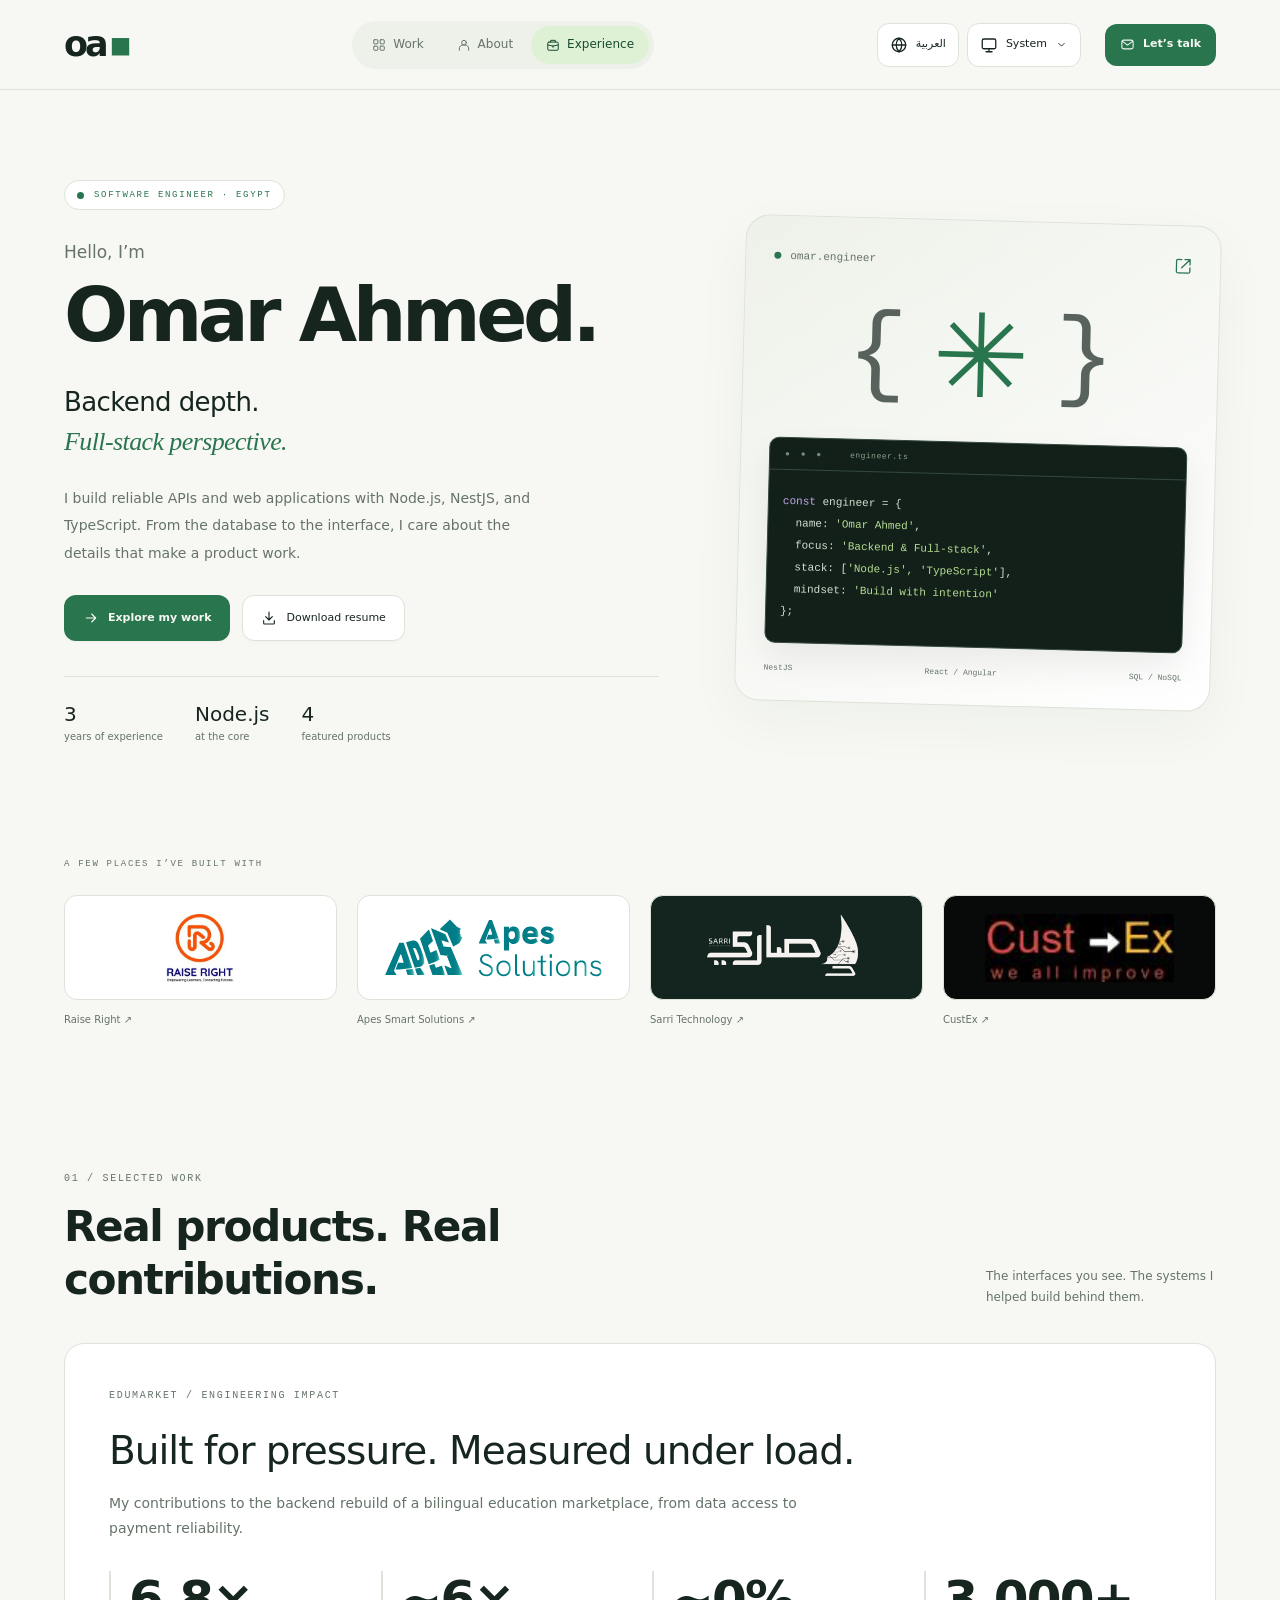
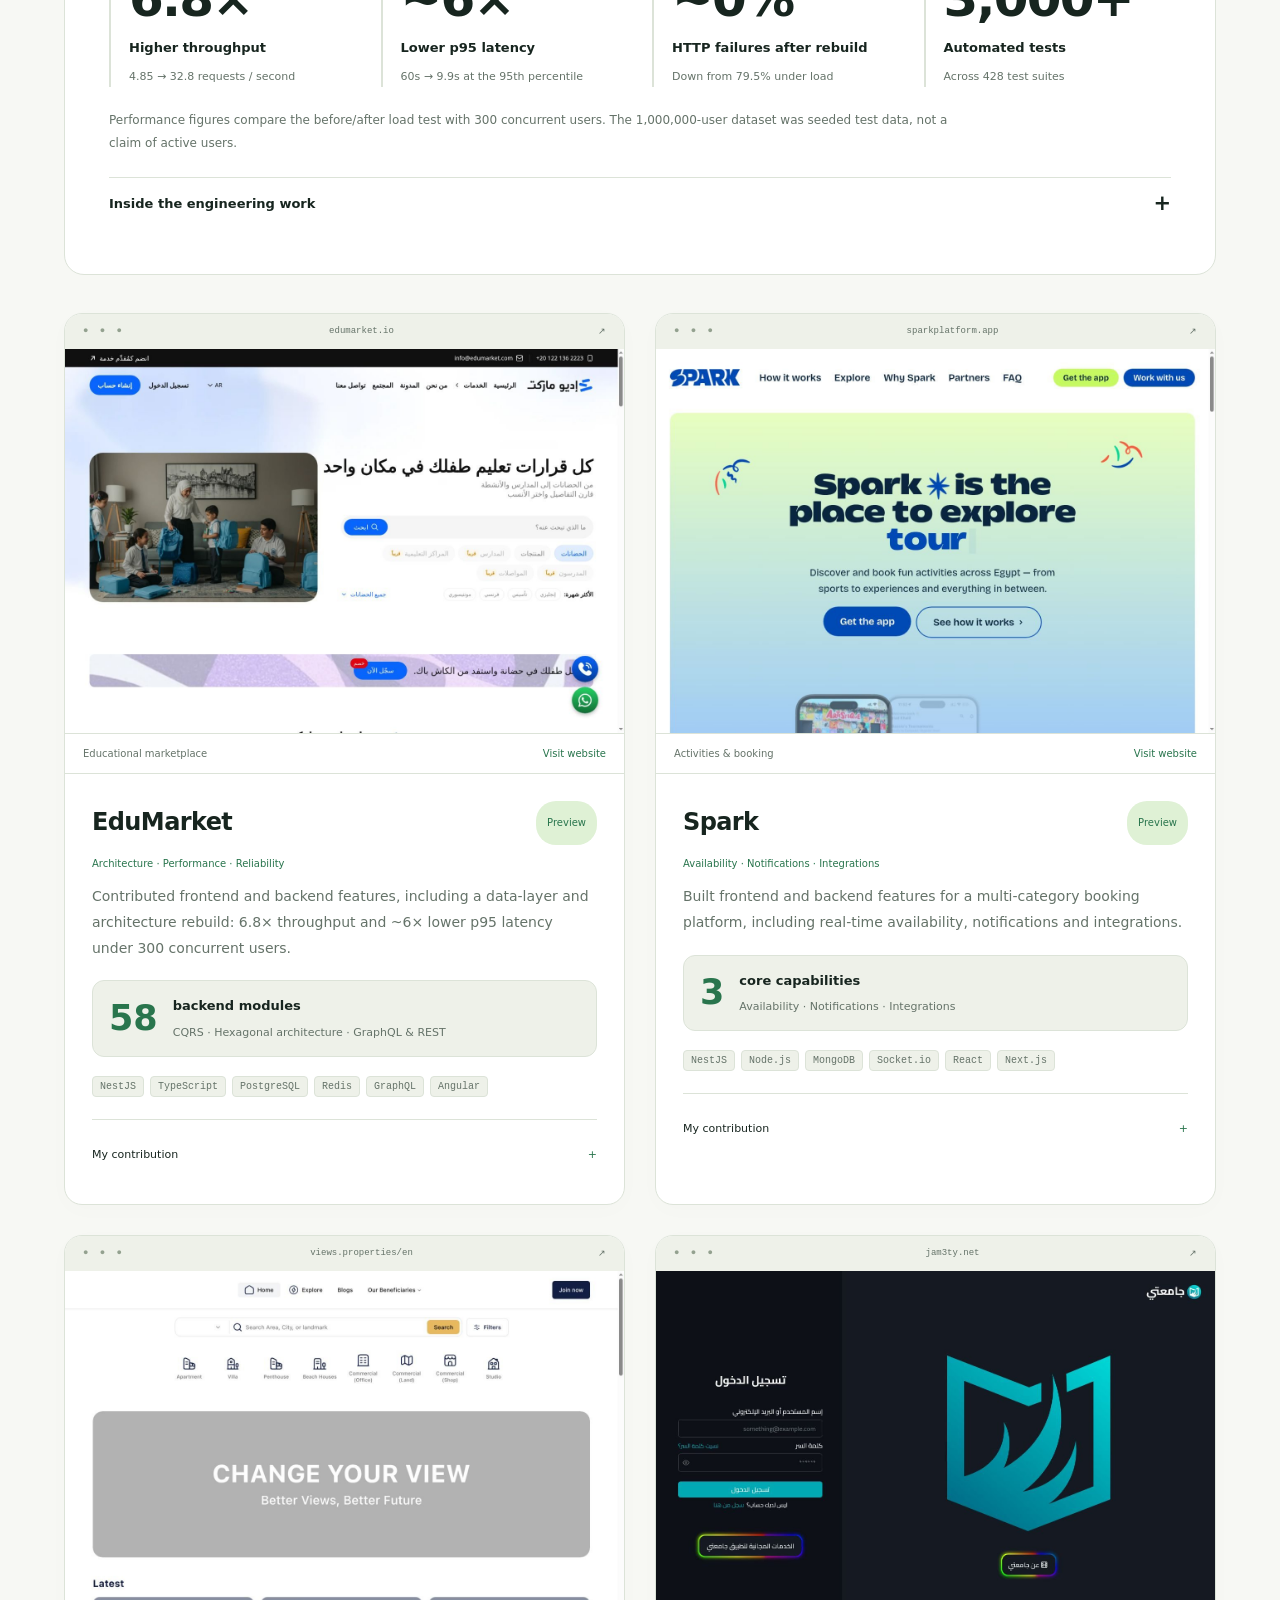
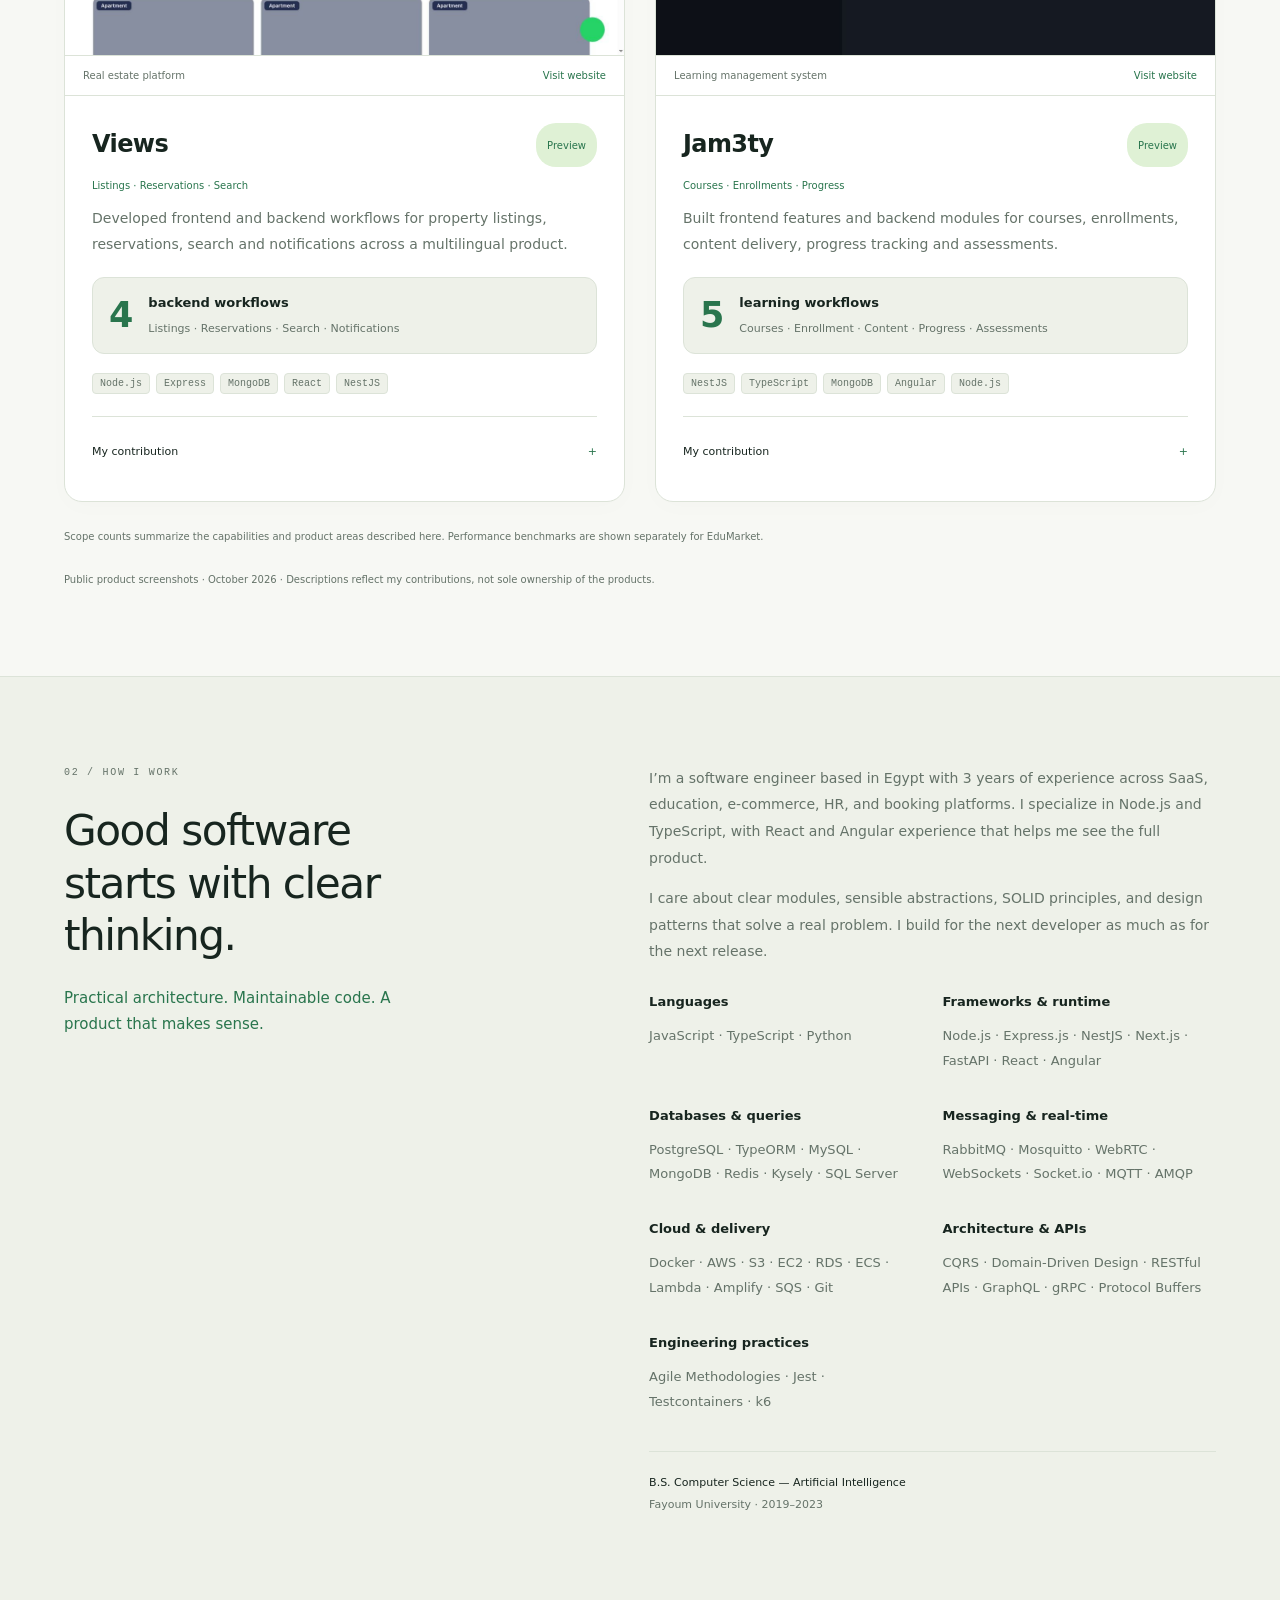
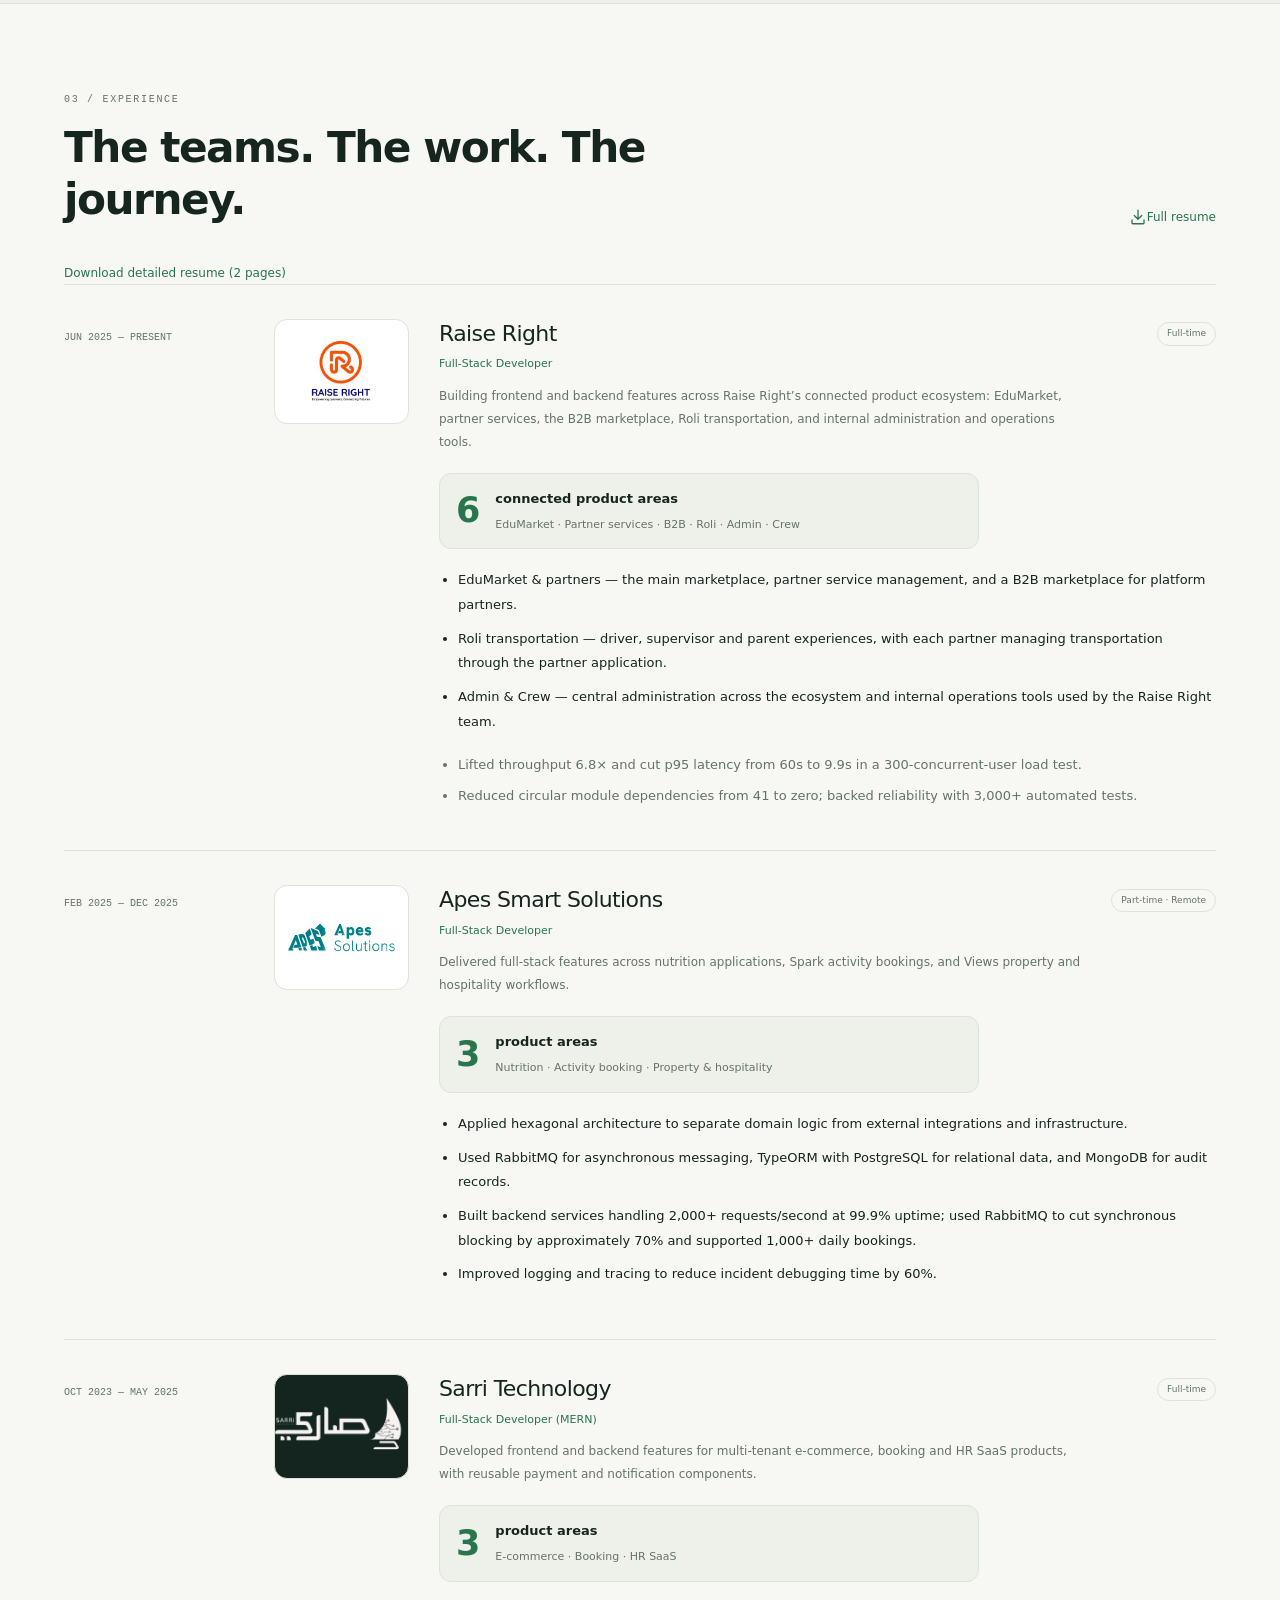
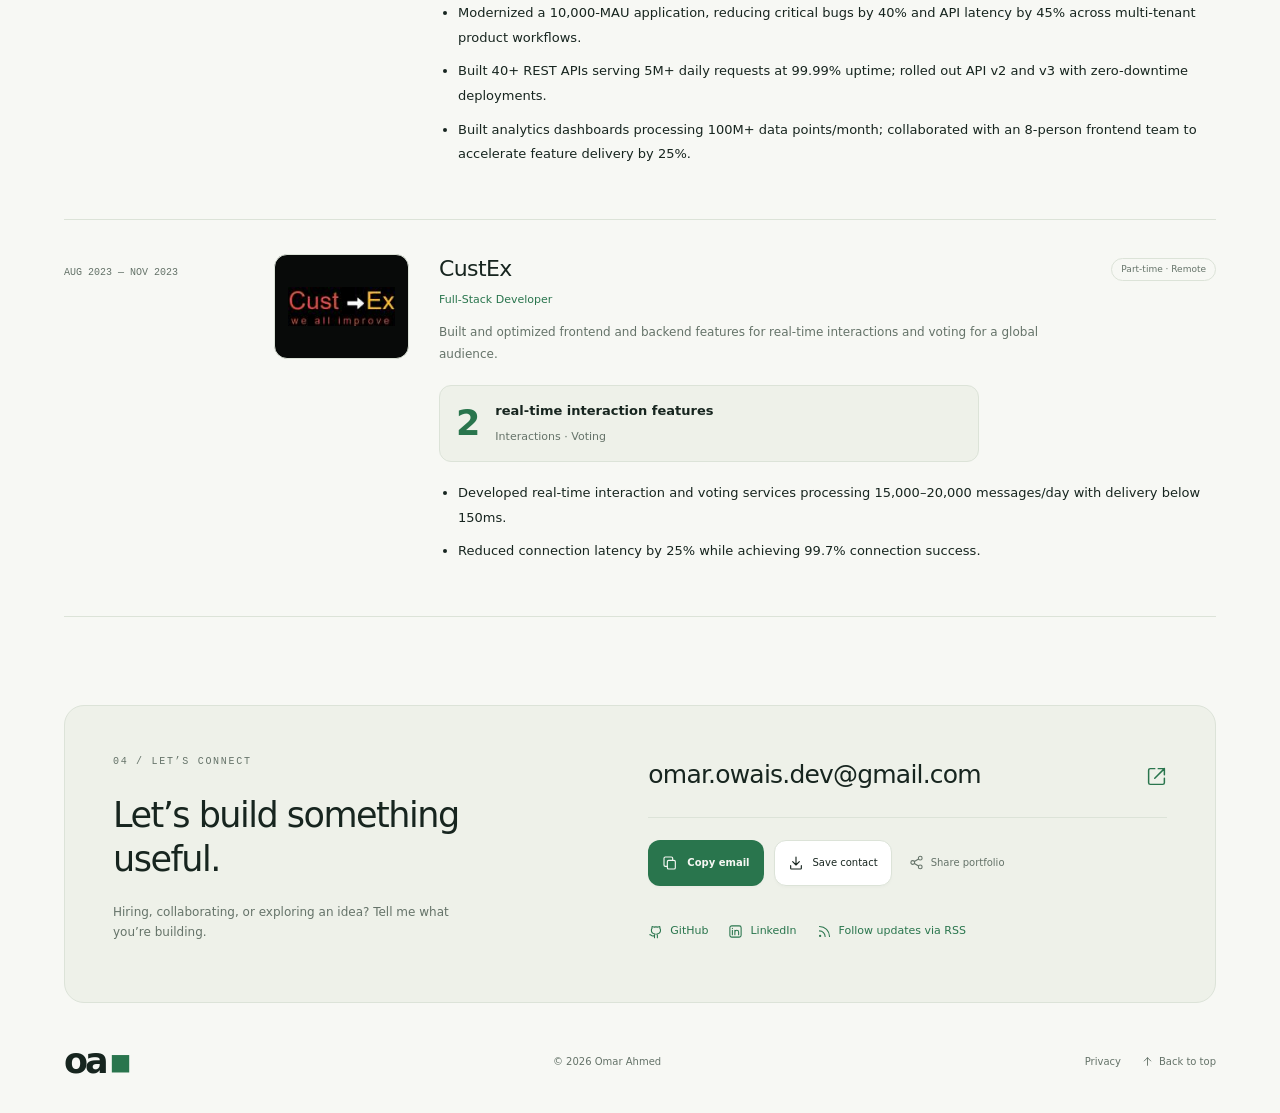
==== commit cd0786c8: "Correct all roles and contributions to full-stack" ====
--- a/index.html
+++ b/index.html
@@ -8,4 +8,4 @@
   focus: <span class="code-green">'Backend & Full-stack'</span>,
   stack: [<span class="code-green">'Node.js', 'TypeScript'</span>],
   mindset: <span class="code-green">'Build with intention'</span>
-&#125;;</code></pre></div><div class="card-footer"><span>NestJS</span><span>React / Angular</span><span>SQL / NoSQL</span></div></div></section><section class="company-strip"><p data-i18n="companies_title" class="eyebrow">A FEW PLACES I’VE BUILT WITH</p><div class="company-logos"><a class="company-item" href="https://www.linkedin.com/company/raise-right/" target="_blank" rel="noopener noreferrer"><div class="brand-panel raise"><img src="raise-right-logo.jpg" alt="Raise Right" width="180" height="88"></div><span>Raise Right ↗</span></a><a class="company-item" href="https://apessolutions.com/" target="_blank" rel="noopener noreferrer"><div class="brand-panel apes"><img src="apes-logo.svg" alt="Apes Smart Solutions" width="180" height="88"></div><span>Apes Smart Solutions ↗</span></a><a class="company-item" href="https://sarri.sa/" target="_blank" rel="noopener noreferrer"><div class="brand-panel sarri"><img src="sarri-logo.png" alt="Sarri Technology" width="180" height="88"></div><span>Sarri Technology ↗</span></a><a class="company-item" href="https://custex.com/celebrities" target="_blank" rel="noopener noreferrer"><div class="brand-panel custex"><img src="custex-logo.webp" alt="CustEx" width="180" height="88"></div><span>CustEx ↗</span></a></div></section><section id="work"><div class="section-heading"><div><p data-i18n="work_eyebrow" class="eyebrow">01 / SELECTED WORK</p><h2 data-i18n="work_title" >Real products. Real contributions.</h2></div><p data-i18n="work_intro" >The interfaces you see. The systems I helped build behind them.</p></div><article class="impact-case" aria-labelledby="impact-title"><p class="eyebrow" data-i18n="impact_eyebrow">EDUMARKET / ENGINEERING IMPACT</p><h3 id="impact-title" data-i18n="impact_title">Built for pressure. Measured under load.</h3><p class="impact-intro" data-i18n="impact_intro">My contributions to the backend rebuild of a bilingual education marketplace, from data access to payment reliability.</p><div class="impact-metrics"><div class="impact-metric"><strong dir="ltr">6.8×</strong><span data-i18n="impact_throughput">Higher throughput</span><small data-i18n="impact_throughput_detail">4.85 → 32.8 requests / second</small></div><div class="impact-metric"><strong dir="ltr">~6×</strong><span data-i18n="impact_latency">Lower p95 latency</span><small data-i18n="impact_latency_detail">60s → 9.9s at the 95th percentile</small></div><div class="impact-metric"><strong dir="ltr">~0%</strong><span data-i18n="impact_failures">HTTP failures after rebuild</span><small data-i18n="impact_failures_detail">Down from 79.5% under load</small></div><div class="impact-metric"><strong dir="ltr">3,000+</strong><span data-i18n="impact_tests">Automated tests</span><small data-i18n="impact_tests_detail">Across 428 test suites</small></div></div><p class="impact-context" data-i18n="impact_context">Performance figures compare the before/after load test with 300 concurrent users. The 1,000,000-user dataset was seeded test data, not a claim of active users.</p><details class="impact-details"><summary><span data-i18n="impact_expand">Inside the engineering work</span><span aria-hidden="true">+</span></summary><div class="impact-breakdown"><div><h4 data-i18n="impact_arch_h">Architecture with clear boundaries</h4><p data-i18n="impact_arch">Contributed across 58 NestJS modules using CQRS, hexagonal architecture and DDD, with GraphQL and REST interfaces. Removed 41 circular module dependencies; dependency-cruiser and commit/push checks keep them at zero.</p></div><div><h4 data-i18n="impact_data_h">Faster paths to the data</h4><p data-i18n="impact_data">Used pg_stat_statements to locate bottlenecks, then addressed unindexed scans and N+1 queries with targeted indexes, DataLoader batching and tag-based Redis caching. Top queries fell from 6–15s to sub-millisecond; measured cache hits reached 99.9%.</p></div><div><h4 data-i18n="impact_payment_h">Recovery where it matters</h4><p data-i18n="impact_payment">Restored enrollment and wallet flows from 0% to 100% success in load tests. Integrated Kashier and Paymob with circuit breakers, alongside wallet and installment workflows.</p></div><div><h4 data-i18n="impact_quality_h">Reliability backed by tests</h4><p data-i18n="impact_quality">3,000+ tests across 428 Jest/Testcontainers suites, plus 23 k6 scenarios using 1,000,000 seeded users. Coverage includes a 20→200 RPS spike and a 45-minute soak at 15 RPS, with Sentry, Prometheus and Loki for observability.</p></div></div></details></article><div class="project-grid"><article class="project"><a class="project-preview" href="https://edumarket.io/" target="_blank" rel="noopener noreferrer" data-event="project_visit" data-project="edumarket" aria-label="EduMarket"><div class="browser-bar" dir="ltr"><span>● ● ●</span><span>edumarket.io</span><span>↗</span></div><img src="edumarket.jpg" alt="EduMarket website" loading="lazy" width="1348" height="926"><div class="preview-label"><span data-i18n="edumarket_cat" >Educational marketplace</span><span data-i18n="edumarket_visit" >Visit website ↗</span></div></a><div class="project-content"><div class="project-title"><h3 data-i18n="edumarket_name" >EduMarket</h3><button class="zoom-button" type="button" data-preview="edumarket.jpg" data-title="EduMarket"><span data-i18n="edumarket_preview" >⤢ Preview</span></button></div><p data-i18n="edumarket_scope" class="project-scope">Architecture · Performance · Reliability</p><p data-i18n="edumarket_desc" class="project-description">Helped rebuild the data layer and backend architecture: 6.8× throughput and ~6× lower p95 latency under 300 concurrent users.</p><div class="scope-result"><strong dir="ltr">58</strong><div><span data-i18n="edumarket_scope_label">backend modules</span><small data-i18n="edumarket_scope_detail">CQRS · Hexagonal architecture · GraphQL &amp; REST</small></div></div><div class="tags"><span dir="ltr">NestJS</span><span dir="ltr">TypeScript</span><span dir="ltr">PostgreSQL</span><span dir="ltr">Redis</span><span dir="ltr">GraphQL</span><span dir="ltr">Angular</span></div><details class="case-details"><summary><span data-i18n="edumarket_contribution" >My contribution</span><span aria-hidden="true">+</span></summary><div><p data-i18n="edumarket_detail" >Contributed across 58 NestJS modules, optimized PostgreSQL read paths with DataLoader and Redis, and restored enrollment and wallet flows to 100% success under load. See the engineering impact breakdown above.</p><p data-i18n="edumarket_stack" >Stack: NestJS, TypeScript, PostgreSQL, Redis, GraphQL, Angular</p></div></details></div></article><article class="project"><a class="project-preview" href="https://sparkplatform.app/" target="_blank" rel="noopener noreferrer" data-event="project_visit" data-project="spark" aria-label="Spark"><div class="browser-bar" dir="ltr"><span>● ● ●</span><span>sparkplatform.app</span><span>↗</span></div><img src="spark.jpg" alt="Spark website" loading="lazy" width="1348" height="926"><div class="preview-label"><span data-i18n="spark_cat" >Activities & booking</span><span data-i18n="spark_visit" >Visit website ↗</span></div></a><div class="project-content"><div class="project-title"><h3 data-i18n="spark_name" >Spark</h3><button class="zoom-button" type="button" data-preview="spark.jpg" data-title="Spark"><span data-i18n="spark_preview" >⤢ Preview</span></button></div><p data-i18n="spark_scope" class="project-scope">Availability · Notifications · Integrations</p><p data-i18n="spark_desc" class="project-description">Built backend services and integrations for a multi-category booking platform, including real-time availability and notifications.</p><div class="scope-result"><strong dir="ltr">3</strong><div><span data-i18n="spark_scope_label">core capabilities</span><small data-i18n="spark_scope_detail">Availability · Notifications · Integrations</small></div></div><div class="tags"><span dir="ltr">NestJS</span><span dir="ltr">Node.js</span><span dir="ltr">MongoDB</span><span dir="ltr">Socket.io</span><span dir="ltr">React</span><span dir="ltr">Next.js</span></div><details class="case-details"><summary><span data-i18n="spark_contribution" >My contribution</span><span aria-hidden="true">+</span></summary><div><p data-i18n="spark_detail" >Developed reliable APIs and integrations to support booking and product workflows.</p><p data-i18n="spark_stack" >Stack: NestJS, Node.js, MongoDB, Socket.io, React, Next.js</p></div></details></div></article><article class="project"><a class="project-preview" href="https://views.properties/en" target="_blank" rel="noopener noreferrer" data-event="project_visit" data-project="views" aria-label="Views"><div class="browser-bar" dir="ltr"><span>● ● ●</span><span>views.properties/en</span><span>↗</span></div><img src="views.jpg" alt="Views website" loading="lazy" width="1348" height="926"><div class="preview-label"><span data-i18n="views_cat" >Real estate platform</span><span data-i18n="views_visit" >Visit website ↗</span></div></a><div class="project-content"><div class="project-title"><h3 data-i18n="views_name" >Views</h3><button class="zoom-button" type="button" data-preview="views.jpg" data-title="Views"><span data-i18n="views_preview" >⤢ Preview</span></button></div><p data-i18n="views_scope" class="project-scope">Listings · Reservations · Search</p><p data-i18n="views_desc" class="project-description">Developed backend services for property listings, reservations, search, and notifications across a multilingual product.</p><div class="scope-result"><strong dir="ltr">4</strong><div><span data-i18n="views_scope_label">backend workflows</span><small data-i18n="views_scope_detail">Listings · Reservations · Search · Notifications</small></div></div><div class="tags"><span dir="ltr">Node.js</span><span dir="ltr">Express</span><span dir="ltr">MongoDB</span><span dir="ltr">React</span><span dir="ltr">NestJS</span></div><details class="case-details"><summary><span data-i18n="views_contribution" >My contribution</span><span aria-hidden="true">+</span></summary><div><p data-i18n="views_detail" >Built APIs supporting the property discovery and booking experience.</p><p data-i18n="views_stack" >Stack: Node.js, Express, MongoDB, React, NestJS</p></div></details></div></article><article class="project"><a class="project-preview" href="https://jam3ty.net/" target="_blank" rel="noopener noreferrer" data-event="project_visit" data-project="jam3ty" aria-label="Jam3ty"><div class="browser-bar" dir="ltr"><span>● ● ●</span><span>jam3ty.net</span><span>↗</span></div><img src="jam3ty.jpg" alt="Jam3ty website" loading="lazy" width="1348" height="926"><div class="preview-label"><span data-i18n="jam3ty_cat" >Learning management system</span><span data-i18n="jam3ty_visit" >Visit website ↗</span></div></a><div class="project-content"><div class="project-title"><h3 data-i18n="jam3ty_name" >Jam3ty</h3><button class="zoom-button" type="button" data-preview="jam3ty.jpg" data-title="Jam3ty"><span data-i18n="jam3ty_preview" >⤢ Preview</span></button></div><p data-i18n="jam3ty_scope" class="project-scope">Courses · Enrollments · Progress</p><p data-i18n="jam3ty_desc" class="project-description">Built LMS backend modules and APIs for courses, enrollments, content delivery, progress tracking, and assessments.</p><div class="scope-result"><strong dir="ltr">5</strong><div><span data-i18n="jam3ty_scope_label">learning workflows</span><small data-i18n="jam3ty_scope_detail">Courses · Enrollment · Content · Progress · Assessments</small></div></div><div class="tags"><span dir="ltr">NestJS</span><span dir="ltr">TypeScript</span><span dir="ltr">MongoDB</span><span dir="ltr">Angular</span><span dir="ltr">Node.js</span></div><details class="case-details"><summary><span data-i18n="jam3ty_contribution" >My contribution</span><span aria-hidden="true">+</span></summary><div><p data-i18n="jam3ty_detail" >Contributed to an LMS serving Arab Open University students. The image shows the public sign-in page.</p><p data-i18n="jam3ty_stack" >Stack: NestJS, TypeScript, MongoDB, Angular, Node.js</p></div></details></div></article></div><p class="work-note" data-i18n="scope_note">Scope counts summarize the capabilities and product areas described here. Performance benchmarks are shown separately for EduMarket.</p><p data-i18n="work_note" class="work-note">Public product screenshots · October 2026 · Descriptions reflect my contributions, not sole ownership of the products.</p></section><section id="about" class="about"><div><p data-i18n="about_eyebrow" class="eyebrow">02 / HOW I WORK</p><h2 data-i18n="about_title" >Good software starts with clear thinking.</h2><p data-i18n="about_intro" class="about-lead">Practical architecture. Maintainable code. A product that makes sense.</p></div><div><p data-i18n="about_body" >I’m a software engineer based in Egypt with 3 years of experience across SaaS, education, e-commerce, HR, and booking platforms. I specialize in Node.js and TypeScript, with React and Angular experience that helps me see the full product.</p><p data-i18n="about_body2" >I care about clear modules, sensible abstractions, SOLID principles, and design patterns that solve a real problem. I build for the next developer as much as for the next release.</p><div class="skill-groups technology-groups"><div><h3 data-i18n="skill_languages">Languages</h3><p dir="ltr">JavaScript · TypeScript · Python</p></div><div><h3 data-i18n="skill_frameworks">Frameworks &amp; runtime</h3><p dir="ltr">Node.js · Express.js · NestJS · Next.js · FastAPI · React · Angular</p></div><div><h3 data-i18n="skill_data">Databases &amp; queries</h3><p dir="ltr">PostgreSQL · TypeORM · MySQL · MongoDB · Redis · Kysely · SQL Server</p></div><div><h3 data-i18n="skill_messaging">Messaging &amp; real-time</h3><p dir="ltr">RabbitMQ · Mosquitto · WebRTC · WebSockets · Socket.io · MQTT · AMQP</p></div><div><h3 data-i18n="skill_cloud">Cloud &amp; delivery</h3><p dir="ltr">Docker · AWS · S3 · EC2 · RDS · ECS · Lambda · Amplify · SQS · Git</p></div><div><h3 data-i18n="skill_arch">Architecture &amp; APIs</h3><p dir="ltr">Microservices Architecture · CQRS · Domain-Driven Design · RESTful APIs · GraphQL · gRPC · Protocol Buffers</p></div><div><h3 data-i18n="skill_practice">Engineering practices</h3><p dir="ltr">Agile Methodologies · Jest · Testcontainers · k6</p></div></div><div class="education"><strong data-i18n="degree" >B.S. Computer Science — Artificial Intelligence</strong><span data-i18n="university" >Fayoum University · 2019–2023</span></div></div></section><section id="experience"><div class="section-heading"><div><p data-i18n="experience_eyebrow" class="eyebrow">03 / EXPERIENCE</p><h2 data-i18n="experience_title" >The teams. The work. The journey.</h2></div><a href="Omar-Ahmed-Resume.pdf" class="text-link" download><svg class="icon " aria-hidden="true" focusable="false"><use href="#i-download"></use></svg><span data-i18n="full_resume">Full resume</span></a></div><p class="work-note"><a class="text-link" href="Omar-Ahmed-Resume-Detailed.pdf" download data-i18n="detailed_resume">Download detailed resume (2 pages)</a></p><div class="timeline"><article><p data-i18n="exp0_date" class="date">JUN 2025 — PRESENT</p><a class="experience-brand brand-panel raise" href="https://www.linkedin.com/company/raise-right/" target="_blank" rel="noopener noreferrer"><img src="raise-right-logo.jpg" alt="Raise Right logo" loading="lazy" width="150" height="70"></a><div class="experience-copy"><div class="role-line"><h3>Raise Right</h3><span data-i18n="exp0_mode" class="work-mode">Full-time</span></div><h4 data-i18n="exp0_role" >Node.js Developer</h4><p data-i18n="exp0_desc" >Building backend services across Raise Right’s connected product ecosystem: EduMarket, partner services, the B2B marketplace, Roli transportation, and internal administration and operations tools.</p><div class="scope-result"><strong dir="ltr">6</strong><div><span data-i18n="exp0_scope_label">connected product areas</span><small data-i18n="exp0_scope_detail">EduMarket · Partner services · B2B · Roli · Admin · Crew</small></div></div><ul class="experience-products"><li data-i18n="exp0_product1">EduMarket &amp; partners — the main marketplace, partner service management, and a B2B marketplace for platform partners.</li><li data-i18n="exp0_product2">Roli transportation — driver, supervisor and parent experiences, with each partner managing transportation through the partner application.</li><li data-i18n="exp0_product3">Admin &amp; Crew — central administration across the ecosystem and internal operations tools used by the Raise Right team.</li></ul><ul class="experience-results"><li data-i18n="exp0_result1">Lifted throughput 6.8× and cut p95 latency from 60s to 9.9s in a 300-concurrent-user load test.</li><li data-i18n="exp0_result2">Reduced circular module dependencies from 41 to zero; backed reliability with 3,000+ automated tests.</li></ul></div></article><article><p data-i18n="exp1_date" class="date">FEB 2025 — DEC 2025</p><a class="experience-brand brand-panel apes" href="https://apessolutions.com/" target="_blank" rel="noopener noreferrer"><img src="apes-logo.svg" alt="Apes Smart Solutions logo" loading="lazy" width="150" height="70"></a><div class="experience-copy"><div class="role-line"><h3>Apes Smart Solutions</h3><span data-i18n="exp1_mode" class="work-mode">Part-time · Remote</span></div><h4 data-i18n="exp1_role" >Node.js Developer</h4><p data-i18n="exp1_desc" >Delivered backend services across nutrition applications, Spark activity bookings, and Views property and hospitality workflows using NestJS and Node.js.</p><div class="scope-result"><strong dir="ltr">3</strong><div><span data-i18n="exp1_scope_label">product areas</span><small data-i18n="exp1_scope_detail">Nutrition · Activity booking · Property &amp; hospitality</small></div></div><ul class="experience-products"><li data-i18n="exp1_work1">Applied hexagonal architecture to separate domain logic from external integrations and infrastructure.</li><li data-i18n="exp1_work2">Used RabbitMQ for asynchronous messaging, TypeORM with PostgreSQL for relational data, and MongoDB for audit records.</li><li data-i18n="exp1_work3">Built backend services handling 2,000+ requests/second at 99.9% uptime; used RabbitMQ to cut synchronous blocking by approximately 70% and supported 1,000+ daily bookings.</li><li data-i18n="exp1_work4">Improved logging and tracing to reduce incident debugging time by 60%.</li></ul></div></article><article><p data-i18n="exp2_date" class="date">OCT 2023 — MAY 2025</p><a class="experience-brand brand-panel sarri" href="https://sarri.sa/" target="_blank" rel="noopener noreferrer"><img src="sarri-logo.png" alt="Sarri Technology logo" loading="lazy" width="150" height="70"></a><div class="experience-copy"><div class="role-line"><h3>Sarri Technology</h3><span data-i18n="exp2_mode" class="work-mode">Full-time</span></div><h4 data-i18n="exp2_role" >MERN Stack Developer</h4><p data-i18n="exp2_desc" >Built multi-tenant e-commerce and booking systems, reusable payment and notification components, and an HR SaaS product with real-time updates.</p><div class="scope-result"><strong dir="ltr">3</strong><div><span data-i18n="exp2_scope_label">product areas</span><small data-i18n="exp2_scope_detail">E-commerce · Booking · HR SaaS</small></div></div><ul class="experience-products"><li data-i18n="exp2_work1">Modernized a 10,000-MAU application, reducing critical bugs by 40% and API latency by 45% across multi-tenant product workflows.</li><li data-i18n="exp2_work2">Built 40+ REST APIs serving 5M+ daily requests at 99.99% uptime; rolled out API v2 and v3 with zero-downtime deployments.</li><li data-i18n="exp2_work3">Built analytics dashboards processing 100M+ data points/month; collaborated with an 8-person frontend team to accelerate feature delivery by 25%.</li></ul></div></article><article><p data-i18n="exp3_date" class="date">AUG 2023 — NOV 2023</p><a class="experience-brand brand-panel custex" href="https://custex.com/celebrities" target="_blank" rel="noopener noreferrer"><img src="custex-logo.webp" alt="CustEx logo" loading="lazy" width="150" height="70"></a><div class="experience-copy"><div class="role-line"><h3>CustEx</h3><span data-i18n="exp3_mode" class="work-mode">Part-time · Remote</span></div><h4 data-i18n="exp3_role" >Backend Developer</h4><p data-i18n="exp3_desc" >Developed and optimized backend features supporting real-time interactions and voting for a global audience.</p><div class="scope-result"><strong dir="ltr">2</strong><div><span data-i18n="exp3_scope_label">real-time interaction features</span><small data-i18n="exp3_scope_detail">Interactions · Voting</small></div></div><ul class="experience-products"><li data-i18n="exp3_work1">Developed real-time interaction and voting services processing 15,000–20,000 messages/day with delivery below 150ms.</li><li data-i18n="exp3_work2">Reduced connection latency by 25% while achieving 99.7% connection success.</li></ul></div></article></div></section><section class="contact" id="contact"><div><p data-i18n="contact_eyebrow" class="eyebrow">04 / LET’S CONNECT</p><h2 data-i18n="contact_title" >Let’s build something useful.</h2><p data-i18n="contact_note" >Hiring, collaborating, or exploring an idea? Tell me what you’re building.</p></div><div class="contact-content"><a class="contact-email" href="mailto:omar.owais.dev@gmail.com" dir="ltr">omar.owais.dev@gmail.com <span><svg class="icon " aria-hidden="true" focusable="false"><use href="#i-external"></use></svg></span></a><div class="contact-tools"><button id="copy-email" type="button" class="button primary"><svg class="icon " aria-hidden="true" focusable="false"><use href="#i-copy"></use></svg><span data-i18n="copy_email">Copy email</span></button><a href="Omar-Ahmed.vcf" class="button secondary" download data-event="save_contact"><svg class="icon " aria-hidden="true" focusable="false"><use href="#i-download"></use></svg><span data-i18n="save_contact">Save contact</span></a><button id="share-profile" type="button" class="text-button"><svg class="icon " aria-hidden="true" focusable="false"><use href="#i-share"></use></svg><span data-i18n="share">Share portfolio</span></button></div><div class="contact-links"><a href="https://github.com/OmarAhmedOwais" target="_blank" rel="noopener noreferrer" data-event="github_follow"><svg class="icon " aria-hidden="true" focusable="false"><use href="#i-github"></use></svg><span>GitHub</span></a><a href="https://www.linkedin.com/in/omar-ahmed-owais-abdel-tawab-13a09b1b2" target="_blank" rel="noopener noreferrer" data-event="linkedin_connect"><svg class="icon " aria-hidden="true" focusable="false"><use href="#i-linkedin"></use></svg><span>LinkedIn</span></a><a href="feed.xml" class="" ><svg class="icon " aria-hidden="true" focusable="false"><use href="#i-rss"></use></svg><span data-i18n="rss">Follow updates via RSS</span></a></div></div></section></main><footer><a href="#main" class="logo" aria-label="Omar Ahmed">oa<span>▪</span></a><p>© <span id="year">2026</span> <span data-i18n="footer_name" >Omar Ahmed</span></p><div class="footer-tools"><a data-i18n="privacy" href="privacy.html" class="" >Privacy</a><button data-i18n="analytics_preferences" id="analytics-settings" type="button" hidden>Analytics preferences</button><a href="#main" class="" ><svg class="icon " aria-hidden="true" focusable="false"><use href="#i-arrow-up"></use></svg><span data-i18n="top">Back to top</span></a></div></footer><dialog id="preview-dialog" aria-labelledby="preview-title"><div class="preview-toolbar"><h2 id="preview-title">Project preview</h2><button type="button" id="close-preview" aria-label="Close screenshot preview"><svg class="icon " aria-hidden="true" focusable="false"><use href="#i-close"></use></svg></button></div><img id="preview-image" alt="" width="1348" height="926"></dialog><div id="toast" role="status" aria-live="polite"></div><section id="consent-banner" class="consent-banner" aria-label="Analytics preferences" hidden><div><strong data-i18n="consent_title" >Help me improve this portfolio?</strong><p data-i18n="consent_body" >Optional Google Analytics measures visits and clicks. It stays off unless you accept.</p><a data-i18n="consent_privacy" href="privacy.html" class="" >Privacy details</a></div><div class="consent-actions"><button data-i18n="consent_reject" type="button" id="reject-analytics">No thanks</button><button data-i18n="consent_accept" type="button" id="accept-analytics">Accept analytics</button></div></section><script src="translations-v4.js?v=9"></script><script src="analytics-config.js?v=4"></script><script src="interactions-v4.js?v=2"></script><script src="controls-v4.js"></script></body></html>+&#125;;</code></pre></div><div class="card-footer"><span>NestJS</span><span>React / Angular</span><span>SQL / NoSQL</span></div></div></section><section class="company-strip"><p data-i18n="companies_title" class="eyebrow">A FEW PLACES I’VE BUILT WITH</p><div class="company-logos"><a class="company-item" href="https://www.linkedin.com/company/raise-right/" target="_blank" rel="noopener noreferrer"><div class="brand-panel raise"><img src="raise-right-logo.jpg" alt="Raise Right" width="180" height="88"></div><span>Raise Right ↗</span></a><a class="company-item" href="https://apessolutions.com/" target="_blank" rel="noopener noreferrer"><div class="brand-panel apes"><img src="apes-logo.svg" alt="Apes Smart Solutions" width="180" height="88"></div><span>Apes Smart Solutions ↗</span></a><a class="company-item" href="https://sarri.sa/" target="_blank" rel="noopener noreferrer"><div class="brand-panel sarri"><img src="sarri-logo.png" alt="Sarri Technology" width="180" height="88"></div><span>Sarri Technology ↗</span></a><a class="company-item" href="https://custex.com/celebrities" target="_blank" rel="noopener noreferrer"><div class="brand-panel custex"><img src="custex-logo.webp" alt="CustEx" width="180" height="88"></div><span>CustEx ↗</span></a></div></section><section id="work"><div class="section-heading"><div><p data-i18n="work_eyebrow" class="eyebrow">01 / SELECTED WORK</p><h2 data-i18n="work_title" >Real products. Real contributions.</h2></div><p data-i18n="work_intro" >The interfaces you see. The systems I helped build behind them.</p></div><article class="impact-case" aria-labelledby="impact-title"><p class="eyebrow" data-i18n="impact_eyebrow">EDUMARKET / ENGINEERING IMPACT</p><h3 id="impact-title" data-i18n="impact_title">Built for pressure. Measured under load.</h3><p class="impact-intro" data-i18n="impact_intro">My contributions to the backend rebuild of a bilingual education marketplace, from data access to payment reliability.</p><div class="impact-metrics"><div class="impact-metric"><strong dir="ltr">6.8×</strong><span data-i18n="impact_throughput">Higher throughput</span><small data-i18n="impact_throughput_detail">4.85 → 32.8 requests / second</small></div><div class="impact-metric"><strong dir="ltr">~6×</strong><span data-i18n="impact_latency">Lower p95 latency</span><small data-i18n="impact_latency_detail">60s → 9.9s at the 95th percentile</small></div><div class="impact-metric"><strong dir="ltr">~0%</strong><span data-i18n="impact_failures">HTTP failures after rebuild</span><small data-i18n="impact_failures_detail">Down from 79.5% under load</small></div><div class="impact-metric"><strong dir="ltr">3,000+</strong><span data-i18n="impact_tests">Automated tests</span><small data-i18n="impact_tests_detail">Across 428 test suites</small></div></div><p class="impact-context" data-i18n="impact_context">Performance figures compare the before/after load test with 300 concurrent users. The 1,000,000-user dataset was seeded test data, not a claim of active users.</p><details class="impact-details"><summary><span data-i18n="impact_expand">Inside the engineering work</span><span aria-hidden="true">+</span></summary><div class="impact-breakdown"><div><h4 data-i18n="impact_arch_h">Architecture with clear boundaries</h4><p data-i18n="impact_arch">Contributed across 58 NestJS modules using CQRS, hexagonal architecture and DDD, with GraphQL and REST interfaces. Removed 41 circular module dependencies; dependency-cruiser and commit/push checks keep them at zero.</p></div><div><h4 data-i18n="impact_data_h">Faster paths to the data</h4><p data-i18n="impact_data">Used pg_stat_statements to locate bottlenecks, then addressed unindexed scans and N+1 queries with targeted indexes, DataLoader batching and tag-based Redis caching. Top queries fell from 6–15s to sub-millisecond; measured cache hits reached 99.9%.</p></div><div><h4 data-i18n="impact_payment_h">Recovery where it matters</h4><p data-i18n="impact_payment">Restored enrollment and wallet flows from 0% to 100% success in load tests. Integrated Kashier and Paymob with circuit breakers, alongside wallet and installment workflows.</p></div><div><h4 data-i18n="impact_quality_h">Reliability backed by tests</h4><p data-i18n="impact_quality">3,000+ tests across 428 Jest/Testcontainers suites, plus 23 k6 scenarios using 1,000,000 seeded users. Coverage includes a 20→200 RPS spike and a 45-minute soak at 15 RPS, with Sentry, Prometheus and Loki for observability.</p></div></div></details></article><div class="project-grid"><article class="project"><a class="project-preview" href="https://edumarket.io/" target="_blank" rel="noopener noreferrer" data-event="project_visit" data-project="edumarket" aria-label="EduMarket"><div class="browser-bar" dir="ltr"><span>● ● ●</span><span>edumarket.io</span><span>↗</span></div><img src="edumarket.jpg" alt="EduMarket website" loading="lazy" width="1348" height="926"><div class="preview-label"><span data-i18n="edumarket_cat" >Educational marketplace</span><span data-i18n="edumarket_visit" >Visit website ↗</span></div></a><div class="project-content"><div class="project-title"><h3 data-i18n="edumarket_name" >EduMarket</h3><button class="zoom-button" type="button" data-preview="edumarket.jpg" data-title="EduMarket"><span data-i18n="edumarket_preview" >⤢ Preview</span></button></div><p data-i18n="edumarket_scope" class="project-scope">Architecture · Performance · Reliability</p><p data-i18n="edumarket_desc" class="project-description">Contributed frontend and backend features, including a data-layer and architecture rebuild: 6.8× throughput and ~6× lower p95 latency under 300 concurrent users.</p><div class="scope-result"><strong dir="ltr">58</strong><div><span data-i18n="edumarket_scope_label">backend modules</span><small data-i18n="edumarket_scope_detail">CQRS · Hexagonal architecture · GraphQL &amp; REST</small></div></div><div class="tags"><span dir="ltr">NestJS</span><span dir="ltr">TypeScript</span><span dir="ltr">PostgreSQL</span><span dir="ltr">Redis</span><span dir="ltr">GraphQL</span><span dir="ltr">Angular</span></div><details class="case-details"><summary><span data-i18n="edumarket_contribution" >My contribution</span><span aria-hidden="true">+</span></summary><div><p data-i18n="edumarket_detail" >Contributed across 58 NestJS modules, optimized PostgreSQL read paths with DataLoader and Redis, and restored enrollment and wallet flows to 100% success under load. See the engineering impact breakdown above.</p><p data-i18n="edumarket_stack" >Stack: NestJS, TypeScript, PostgreSQL, Redis, GraphQL, Angular</p></div></details></div></article><article class="project"><a class="project-preview" href="https://sparkplatform.app/" target="_blank" rel="noopener noreferrer" data-event="project_visit" data-project="spark" aria-label="Spark"><div class="browser-bar" dir="ltr"><span>● ● ●</span><span>sparkplatform.app</span><span>↗</span></div><img src="spark.jpg" alt="Spark website" loading="lazy" width="1348" height="926"><div class="preview-label"><span data-i18n="spark_cat" >Activities & booking</span><span data-i18n="spark_visit" >Visit website ↗</span></div></a><div class="project-content"><div class="project-title"><h3 data-i18n="spark_name" >Spark</h3><button class="zoom-button" type="button" data-preview="spark.jpg" data-title="Spark"><span data-i18n="spark_preview" >⤢ Preview</span></button></div><p data-i18n="spark_scope" class="project-scope">Availability · Notifications · Integrations</p><p data-i18n="spark_desc" class="project-description">Built frontend and backend features for a multi-category booking platform, including real-time availability, notifications and integrations.</p><div class="scope-result"><strong dir="ltr">3</strong><div><span data-i18n="spark_scope_label">core capabilities</span><small data-i18n="spark_scope_detail">Availability · Notifications · Integrations</small></div></div><div class="tags"><span dir="ltr">NestJS</span><span dir="ltr">Node.js</span><span dir="ltr">MongoDB</span><span dir="ltr">Socket.io</span><span dir="ltr">React</span><span dir="ltr">Next.js</span></div><details class="case-details"><summary><span data-i18n="spark_contribution" >My contribution</span><span aria-hidden="true">+</span></summary><div><p data-i18n="spark_detail" >Developed reliable APIs and integrations to support booking and product workflows.</p><p data-i18n="spark_stack" >Stack: NestJS, Node.js, MongoDB, Socket.io, React, Next.js</p></div></details></div></article><article class="project"><a class="project-preview" href="https://views.properties/en" target="_blank" rel="noopener noreferrer" data-event="project_visit" data-project="views" aria-label="Views"><div class="browser-bar" dir="ltr"><span>● ● ●</span><span>views.properties/en</span><span>↗</span></div><img src="views.jpg" alt="Views website" loading="lazy" width="1348" height="926"><div class="preview-label"><span data-i18n="views_cat" >Real estate platform</span><span data-i18n="views_visit" >Visit website ↗</span></div></a><div class="project-content"><div class="project-title"><h3 data-i18n="views_name" >Views</h3><button class="zoom-button" type="button" data-preview="views.jpg" data-title="Views"><span data-i18n="views_preview" >⤢ Preview</span></button></div><p data-i18n="views_scope" class="project-scope">Listings · Reservations · Search</p><p data-i18n="views_desc" class="project-description">Developed frontend and backend workflows for property listings, reservations, search and notifications across a multilingual product.</p><div class="scope-result"><strong dir="ltr">4</strong><div><span data-i18n="views_scope_label">backend workflows</span><small data-i18n="views_scope_detail">Listings · Reservations · Search · Notifications</small></div></div><div class="tags"><span dir="ltr">Node.js</span><span dir="ltr">Express</span><span dir="ltr">MongoDB</span><span dir="ltr">React</span><span dir="ltr">NestJS</span></div><details class="case-details"><summary><span data-i18n="views_contribution" >My contribution</span><span aria-hidden="true">+</span></summary><div><p data-i18n="views_detail" >Built APIs supporting the property discovery and booking experience.</p><p data-i18n="views_stack" >Stack: Node.js, Express, MongoDB, React, NestJS</p></div></details></div></article><article class="project"><a class="project-preview" href="https://jam3ty.net/" target="_blank" rel="noopener noreferrer" data-event="project_visit" data-project="jam3ty" aria-label="Jam3ty"><div class="browser-bar" dir="ltr"><span>● ● ●</span><span>jam3ty.net</span><span>↗</span></div><img src="jam3ty.jpg" alt="Jam3ty website" loading="lazy" width="1348" height="926"><div class="preview-label"><span data-i18n="jam3ty_cat" >Learning management system</span><span data-i18n="jam3ty_visit" >Visit website ↗</span></div></a><div class="project-content"><div class="project-title"><h3 data-i18n="jam3ty_name" >Jam3ty</h3><button class="zoom-button" type="button" data-preview="jam3ty.jpg" data-title="Jam3ty"><span data-i18n="jam3ty_preview" >⤢ Preview</span></button></div><p data-i18n="jam3ty_scope" class="project-scope">Courses · Enrollments · Progress</p><p data-i18n="jam3ty_desc" class="project-description">Built frontend features and backend modules for courses, enrollments, content delivery, progress tracking and assessments.</p><div class="scope-result"><strong dir="ltr">5</strong><div><span data-i18n="jam3ty_scope_label">learning workflows</span><small data-i18n="jam3ty_scope_detail">Courses · Enrollment · Content · Progress · Assessments</small></div></div><div class="tags"><span dir="ltr">NestJS</span><span dir="ltr">TypeScript</span><span dir="ltr">MongoDB</span><span dir="ltr">Angular</span><span dir="ltr">Node.js</span></div><details class="case-details"><summary><span data-i18n="jam3ty_contribution" >My contribution</span><span aria-hidden="true">+</span></summary><div><p data-i18n="jam3ty_detail" >Contributed to an LMS serving Arab Open University students. The image shows the public sign-in page.</p><p data-i18n="jam3ty_stack" >Stack: NestJS, TypeScript, MongoDB, Angular, Node.js</p></div></details></div></article></div><p class="work-note" data-i18n="scope_note">Scope counts summarize the capabilities and product areas described here. Performance benchmarks are shown separately for EduMarket.</p><p data-i18n="work_note" class="work-note">Public product screenshots · October 2026 · Descriptions reflect my contributions, not sole ownership of the products.</p></section><section id="about" class="about"><div><p data-i18n="about_eyebrow" class="eyebrow">02 / HOW I WORK</p><h2 data-i18n="about_title" >Good software starts with clear thinking.</h2><p data-i18n="about_intro" class="about-lead">Practical architecture. Maintainable code. A product that makes sense.</p></div><div><p data-i18n="about_body" >I’m a software engineer based in Egypt with 3 years of experience across SaaS, education, e-commerce, HR, and booking platforms. I specialize in Node.js and TypeScript, with React and Angular experience that helps me see the full product.</p><p data-i18n="about_body2" >I care about clear modules, sensible abstractions, SOLID principles, and design patterns that solve a real problem. I build for the next developer as much as for the next release.</p><div class="skill-groups technology-groups"><div><h3 data-i18n="skill_languages">Languages</h3><p dir="ltr">JavaScript · TypeScript · Python</p></div><div><h3 data-i18n="skill_frameworks">Frameworks &amp; runtime</h3><p dir="ltr">Node.js · Express.js · NestJS · Next.js · FastAPI · React · Angular</p></div><div><h3 data-i18n="skill_data">Databases &amp; queries</h3><p dir="ltr">PostgreSQL · TypeORM · MySQL · MongoDB · Redis · Kysely · SQL Server</p></div><div><h3 data-i18n="skill_messaging">Messaging &amp; real-time</h3><p dir="ltr">RabbitMQ · Mosquitto · WebRTC · WebSockets · Socket.io · MQTT · AMQP</p></div><div><h3 data-i18n="skill_cloud">Cloud &amp; delivery</h3><p dir="ltr">Docker · AWS · S3 · EC2 · RDS · ECS · Lambda · Amplify · SQS · Git</p></div><div><h3 data-i18n="skill_arch">Architecture &amp; APIs</h3><p dir="ltr">CQRS · Domain-Driven Design · RESTful APIs · GraphQL · gRPC · Protocol Buffers</p></div><div><h3 data-i18n="skill_practice">Engineering practices</h3><p dir="ltr">Agile Methodologies · Jest · Testcontainers · k6</p></div></div><div class="education"><strong data-i18n="degree" >B.S. Computer Science — Artificial Intelligence</strong><span data-i18n="university" >Fayoum University · 2019–2023</span></div></div></section><section id="experience"><div class="section-heading"><div><p data-i18n="experience_eyebrow" class="eyebrow">03 / EXPERIENCE</p><h2 data-i18n="experience_title" >The teams. The work. The journey.</h2></div><a href="Omar-Ahmed-Resume.pdf" class="text-link" download><svg class="icon " aria-hidden="true" focusable="false"><use href="#i-download"></use></svg><span data-i18n="full_resume">Full resume</span></a></div><p class="work-note"><a class="text-link" href="Omar-Ahmed-Resume-Detailed.pdf" download data-i18n="detailed_resume">Download detailed resume (2 pages)</a></p><div class="timeline"><article><p data-i18n="exp0_date" class="date">JUN 2025 — PRESENT</p><a class="experience-brand brand-panel raise" href="https://www.linkedin.com/company/raise-right/" target="_blank" rel="noopener noreferrer"><img src="raise-right-logo.jpg" alt="Raise Right logo" loading="lazy" width="150" height="70"></a><div class="experience-copy"><div class="role-line"><h3>Raise Right</h3><span data-i18n="exp0_mode" class="work-mode">Full-time</span></div><h4 data-i18n="exp0_role" >Full-Stack Developer</h4><p data-i18n="exp0_desc" >Building frontend and backend features across Raise Right’s connected product ecosystem: EduMarket, partner services, the B2B marketplace, Roli transportation, and internal administration and operations tools.</p><div class="scope-result"><strong dir="ltr">6</strong><div><span data-i18n="exp0_scope_label">connected product areas</span><small data-i18n="exp0_scope_detail">EduMarket · Partner services · B2B · Roli · Admin · Crew</small></div></div><ul class="experience-products"><li data-i18n="exp0_product1">EduMarket &amp; partners — the main marketplace, partner service management, and a B2B marketplace for platform partners.</li><li data-i18n="exp0_product2">Roli transportation — driver, supervisor and parent experiences, with each partner managing transportation through the partner application.</li><li data-i18n="exp0_product3">Admin &amp; Crew — central administration across the ecosystem and internal operations tools used by the Raise Right team.</li></ul><ul class="experience-results"><li data-i18n="exp0_result1">Lifted throughput 6.8× and cut p95 latency from 60s to 9.9s in a 300-concurrent-user load test.</li><li data-i18n="exp0_result2">Reduced circular module dependencies from 41 to zero; backed reliability with 3,000+ automated tests.</li></ul></div></article><article><p data-i18n="exp1_date" class="date">FEB 2025 — DEC 2025</p><a class="experience-brand brand-panel apes" href="https://apessolutions.com/" target="_blank" rel="noopener noreferrer"><img src="apes-logo.svg" alt="Apes Smart Solutions logo" loading="lazy" width="150" height="70"></a><div class="experience-copy"><div class="role-line"><h3>Apes Smart Solutions</h3><span data-i18n="exp1_mode" class="work-mode">Part-time · Remote</span></div><h4 data-i18n="exp1_role" >Full-Stack Developer</h4><p data-i18n="exp1_desc" >Delivered full-stack features across nutrition applications, Spark activity bookings, and Views property and hospitality workflows.</p><div class="scope-result"><strong dir="ltr">3</strong><div><span data-i18n="exp1_scope_label">product areas</span><small data-i18n="exp1_scope_detail">Nutrition · Activity booking · Property &amp; hospitality</small></div></div><ul class="experience-products"><li data-i18n="exp1_work1">Applied hexagonal architecture to separate domain logic from external integrations and infrastructure.</li><li data-i18n="exp1_work2">Used RabbitMQ for asynchronous messaging, TypeORM with PostgreSQL for relational data, and MongoDB for audit records.</li><li data-i18n="exp1_work3">Built backend services handling 2,000+ requests/second at 99.9% uptime; used RabbitMQ to cut synchronous blocking by approximately 70% and supported 1,000+ daily bookings.</li><li data-i18n="exp1_work4">Improved logging and tracing to reduce incident debugging time by 60%.</li></ul></div></article><article><p data-i18n="exp2_date" class="date">OCT 2023 — MAY 2025</p><a class="experience-brand brand-panel sarri" href="https://sarri.sa/" target="_blank" rel="noopener noreferrer"><img src="sarri-logo.png" alt="Sarri Technology logo" loading="lazy" width="150" height="70"></a><div class="experience-copy"><div class="role-line"><h3>Sarri Technology</h3><span data-i18n="exp2_mode" class="work-mode">Full-time</span></div><h4 data-i18n="exp2_role" >Full-Stack Developer (MERN)</h4><p data-i18n="exp2_desc" >Developed frontend and backend features for multi-tenant e-commerce, booking and HR SaaS products, with reusable payment and notification components.</p><div class="scope-result"><strong dir="ltr">3</strong><div><span data-i18n="exp2_scope_label">product areas</span><small data-i18n="exp2_scope_detail">E-commerce · Booking · HR SaaS</small></div></div><ul class="experience-products"><li data-i18n="exp2_work1">Modernized a 10,000-MAU application, reducing critical bugs by 40% and API latency by 45% across multi-tenant product workflows.</li><li data-i18n="exp2_work2">Built 40+ REST APIs serving 5M+ daily requests at 99.99% uptime; rolled out API v2 and v3 with zero-downtime deployments.</li><li data-i18n="exp2_work3">Built analytics dashboards processing 100M+ data points/month; collaborated with an 8-person frontend team to accelerate feature delivery by 25%.</li></ul></div></article><article><p data-i18n="exp3_date" class="date">AUG 2023 — NOV 2023</p><a class="experience-brand brand-panel custex" href="https://custex.com/celebrities" target="_blank" rel="noopener noreferrer"><img src="custex-logo.webp" alt="CustEx logo" loading="lazy" width="150" height="70"></a><div class="experience-copy"><div class="role-line"><h3>CustEx</h3><span data-i18n="exp3_mode" class="work-mode">Part-time · Remote</span></div><h4 data-i18n="exp3_role" >Full-Stack Developer</h4><p data-i18n="exp3_desc" >Built and optimized frontend and backend features for real-time interactions and voting for a global audience.</p><div class="scope-result"><strong dir="ltr">2</strong><div><span data-i18n="exp3_scope_label">real-time interaction features</span><small data-i18n="exp3_scope_detail">Interactions · Voting</small></div></div><ul class="experience-products"><li data-i18n="exp3_work1">Developed real-time interaction and voting services processing 15,000–20,000 messages/day with delivery below 150ms.</li><li data-i18n="exp3_work2">Reduced connection latency by 25% while achieving 99.7% connection success.</li></ul></div></article></div></section><section class="contact" id="contact"><div><p data-i18n="contact_eyebrow" class="eyebrow">04 / LET’S CONNECT</p><h2 data-i18n="contact_title" >Let’s build something useful.</h2><p data-i18n="contact_note" >Hiring, collaborating, or exploring an idea? Tell me what you’re building.</p></div><div class="contact-content"><a class="contact-email" href="mailto:omar.owais.dev@gmail.com" dir="ltr">omar.owais.dev@gmail.com <span><svg class="icon " aria-hidden="true" focusable="false"><use href="#i-external"></use></svg></span></a><div class="contact-tools"><button id="copy-email" type="button" class="button primary"><svg class="icon " aria-hidden="true" focusable="false"><use href="#i-copy"></use></svg><span data-i18n="copy_email">Copy email</span></button><a href="Omar-Ahmed.vcf" class="button secondary" download data-event="save_contact"><svg class="icon " aria-hidden="true" focusable="false"><use href="#i-download"></use></svg><span data-i18n="save_contact">Save contact</span></a><button id="share-profile" type="button" class="text-button"><svg class="icon " aria-hidden="true" focusable="false"><use href="#i-share"></use></svg><span data-i18n="share">Share portfolio</span></button></div><div class="contact-links"><a href="https://github.com/OmarAhmedOwais" target="_blank" rel="noopener noreferrer" data-event="github_follow"><svg class="icon " aria-hidden="true" focusable="false"><use href="#i-github"></use></svg><span>GitHub</span></a><a href="https://www.linkedin.com/in/omar-ahmed-owais-abdel-tawab-13a09b1b2" target="_blank" rel="noopener noreferrer" data-event="linkedin_connect"><svg class="icon " aria-hidden="true" focusable="false"><use href="#i-linkedin"></use></svg><span>LinkedIn</span></a><a href="feed.xml" class="" ><svg class="icon " aria-hidden="true" focusable="false"><use href="#i-rss"></use></svg><span data-i18n="rss">Follow updates via RSS</span></a></div></div></section></main><footer><a href="#main" class="logo" aria-label="Omar Ahmed">oa<span>▪</span></a><p>© <span id="year">2026</span> <span data-i18n="footer_name" >Omar Ahmed</span></p><div class="footer-tools"><a data-i18n="privacy" href="privacy.html" class="" >Privacy</a><button data-i18n="analytics_preferences" id="analytics-settings" type="button" hidden>Analytics preferences</button><a href="#main" class="" ><svg class="icon " aria-hidden="true" focusable="false"><use href="#i-arrow-up"></use></svg><span data-i18n="top">Back to top</span></a></div></footer><dialog id="preview-dialog" aria-labelledby="preview-title"><div class="preview-toolbar"><h2 id="preview-title">Project preview</h2><button type="button" id="close-preview" aria-label="Close screenshot preview"><svg class="icon " aria-hidden="true" focusable="false"><use href="#i-close"></use></svg></button></div><img id="preview-image" alt="" width="1348" height="926"></dialog><div id="toast" role="status" aria-live="polite"></div><section id="consent-banner" class="consent-banner" aria-label="Analytics preferences" hidden><div><strong data-i18n="consent_title" >Help me improve this portfolio?</strong><p data-i18n="consent_body" >Optional Google Analytics measures visits and clicks. It stays off unless you accept.</p><a data-i18n="consent_privacy" href="privacy.html" class="" >Privacy details</a></div><div class="consent-actions"><button data-i18n="consent_reject" type="button" id="reject-analytics">No thanks</button><button data-i18n="consent_accept" type="button" id="accept-analytics">Accept analytics</button></div></section><script src="translations-v4.js?v=10"></script><script src="analytics-config.js?v=4"></script><script src="interactions-v4.js?v=2"></script><script src="controls-v4.js"></script></body></html>
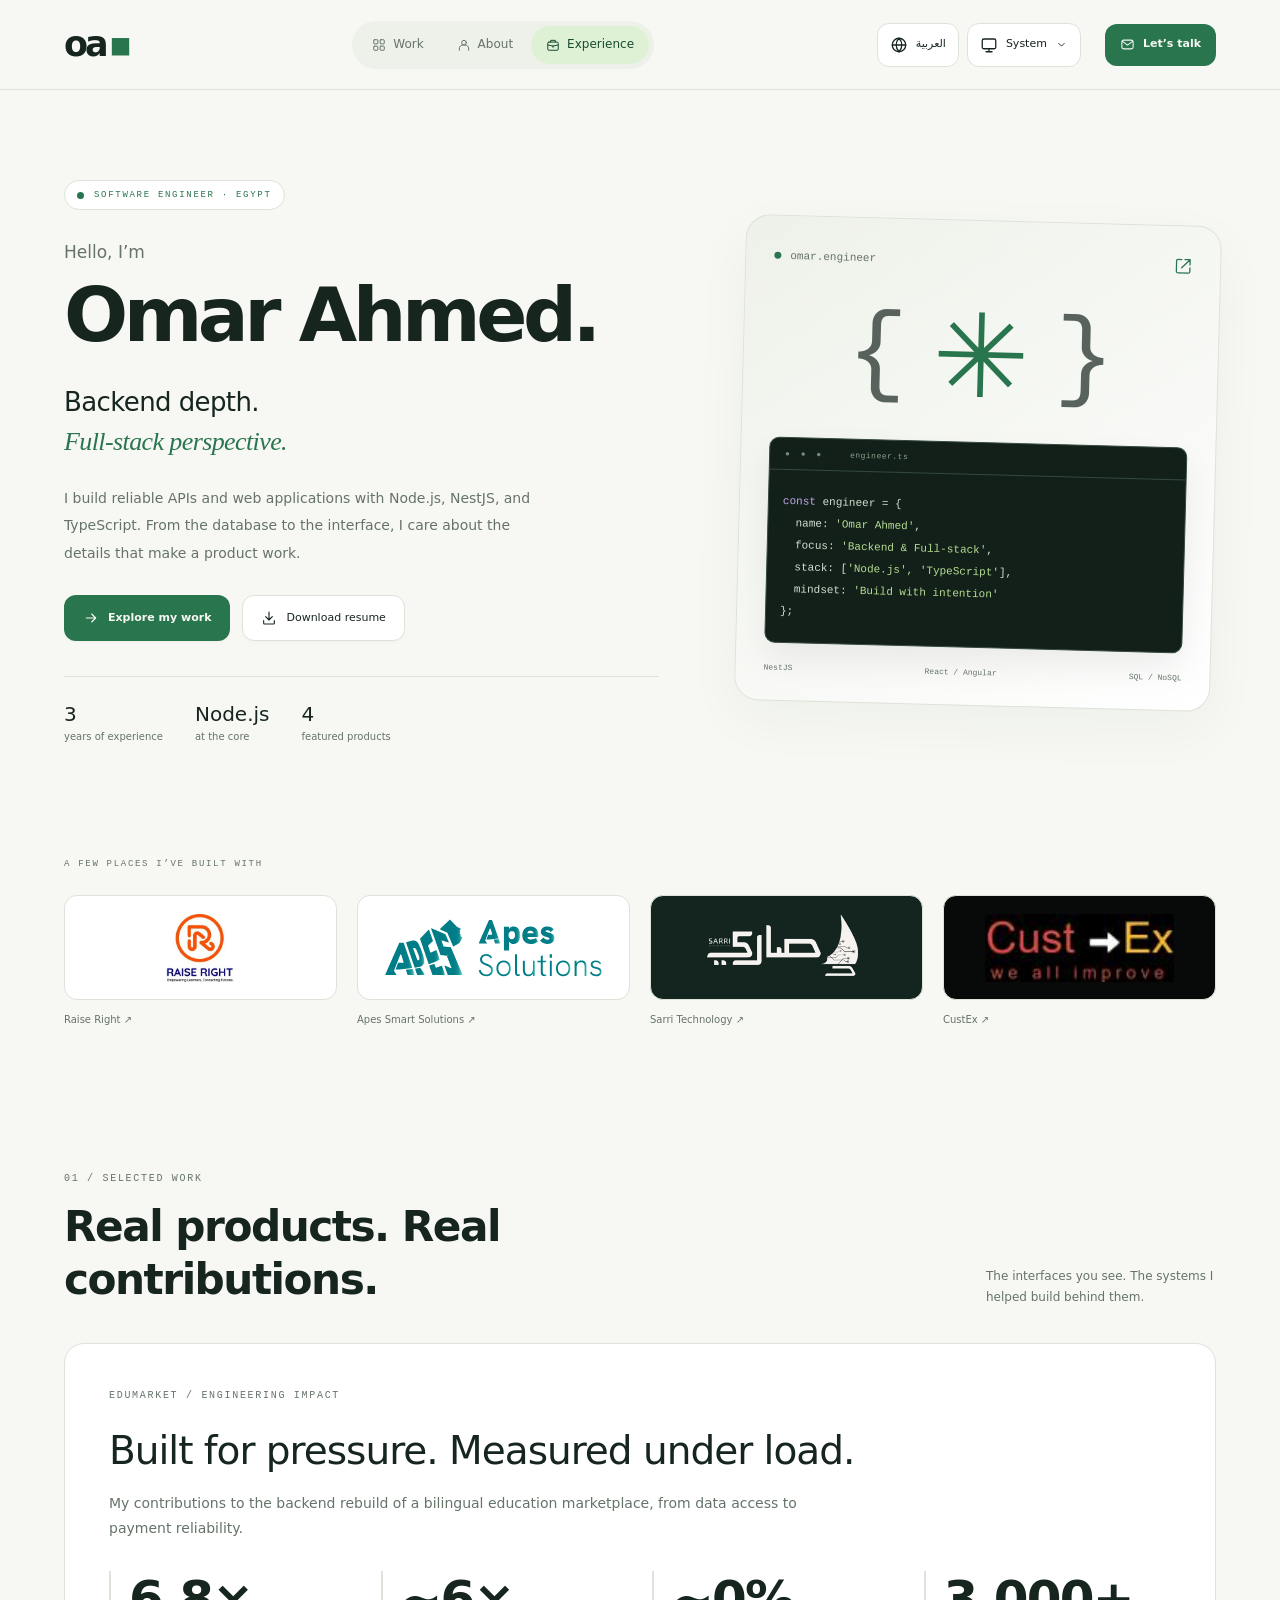
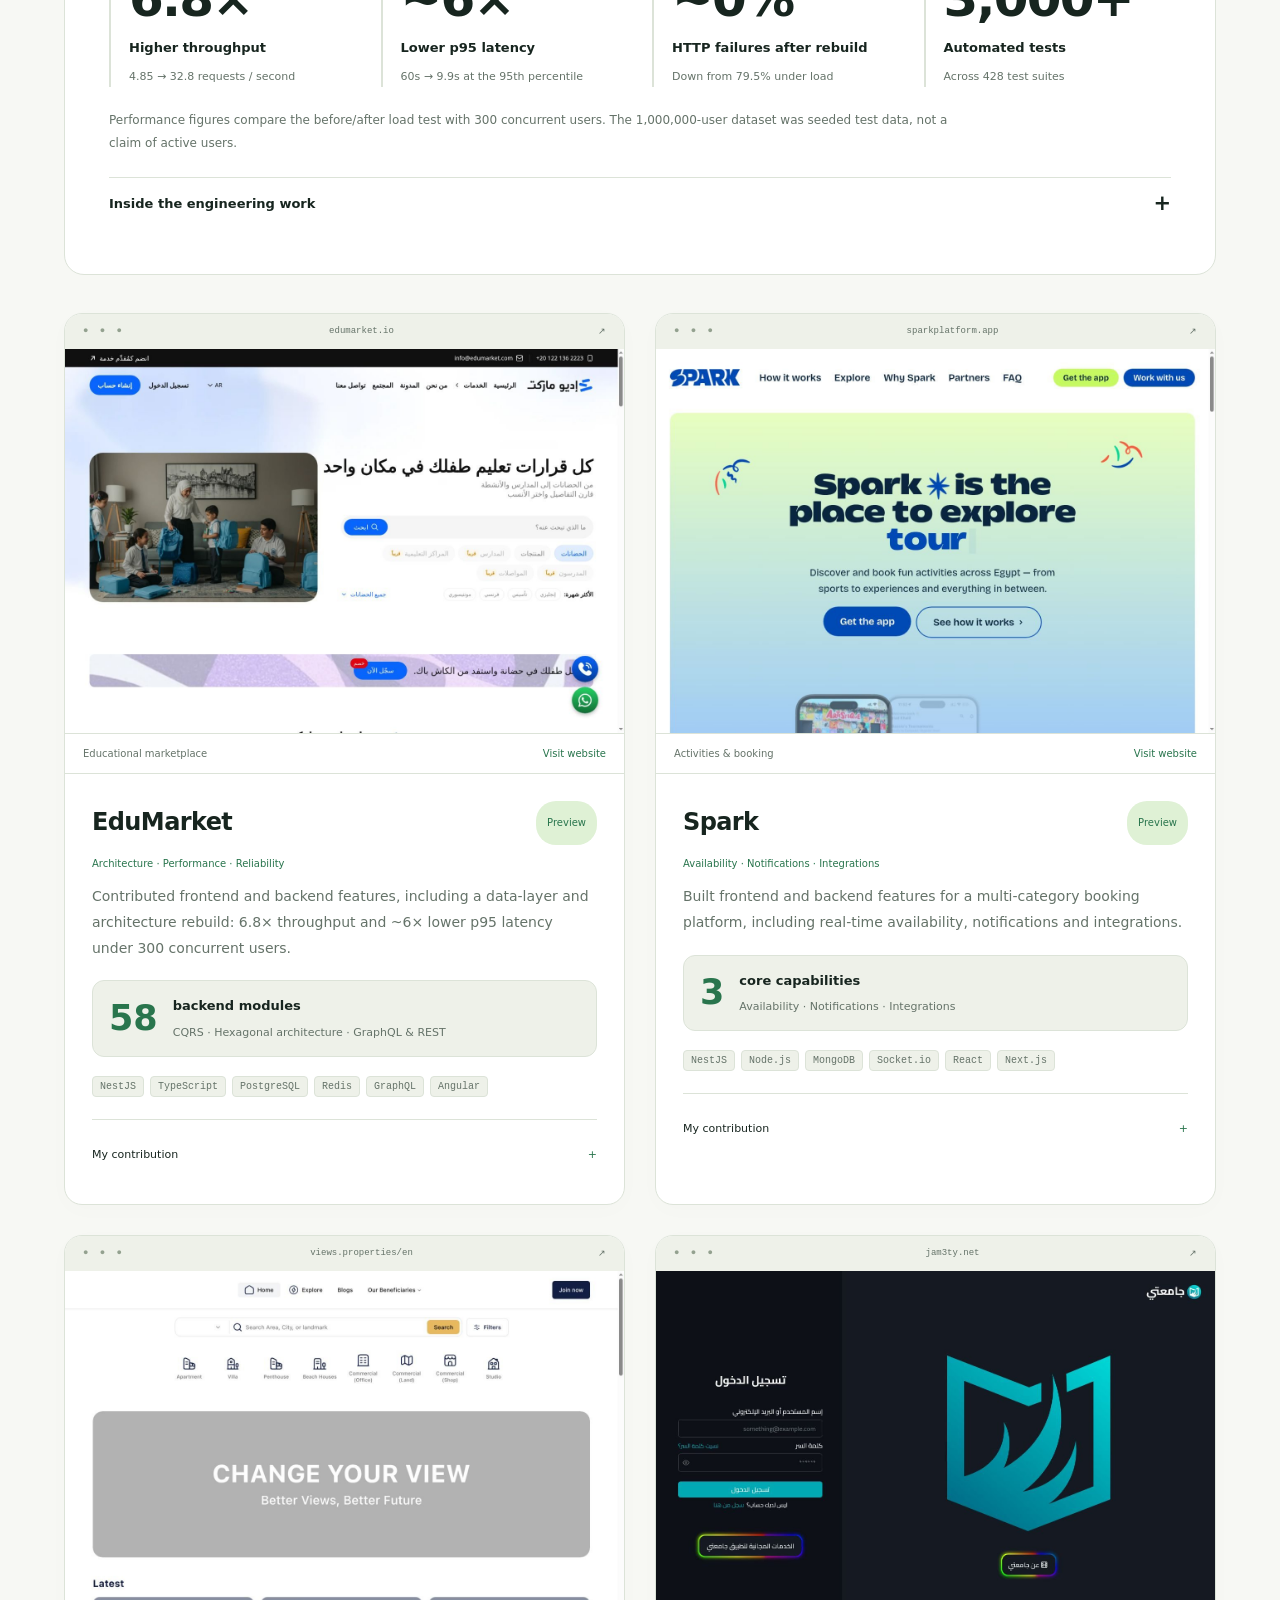
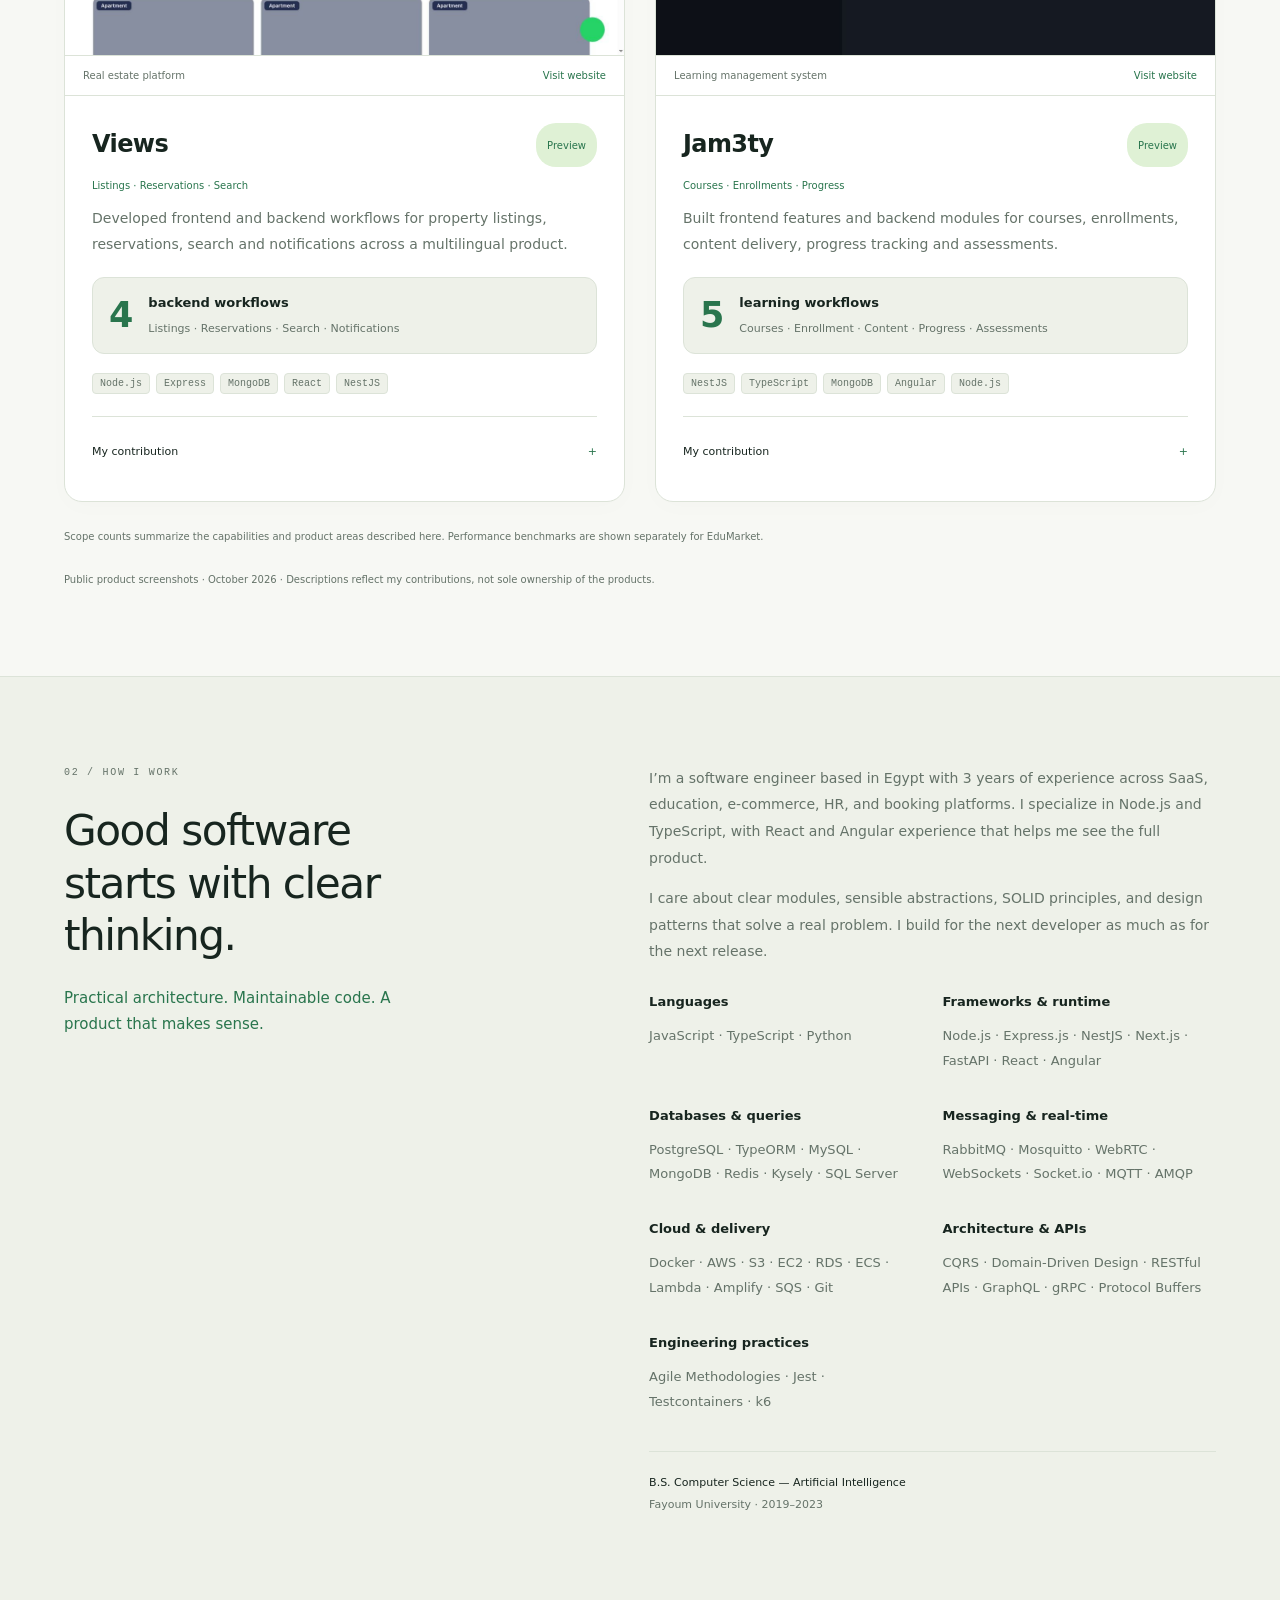
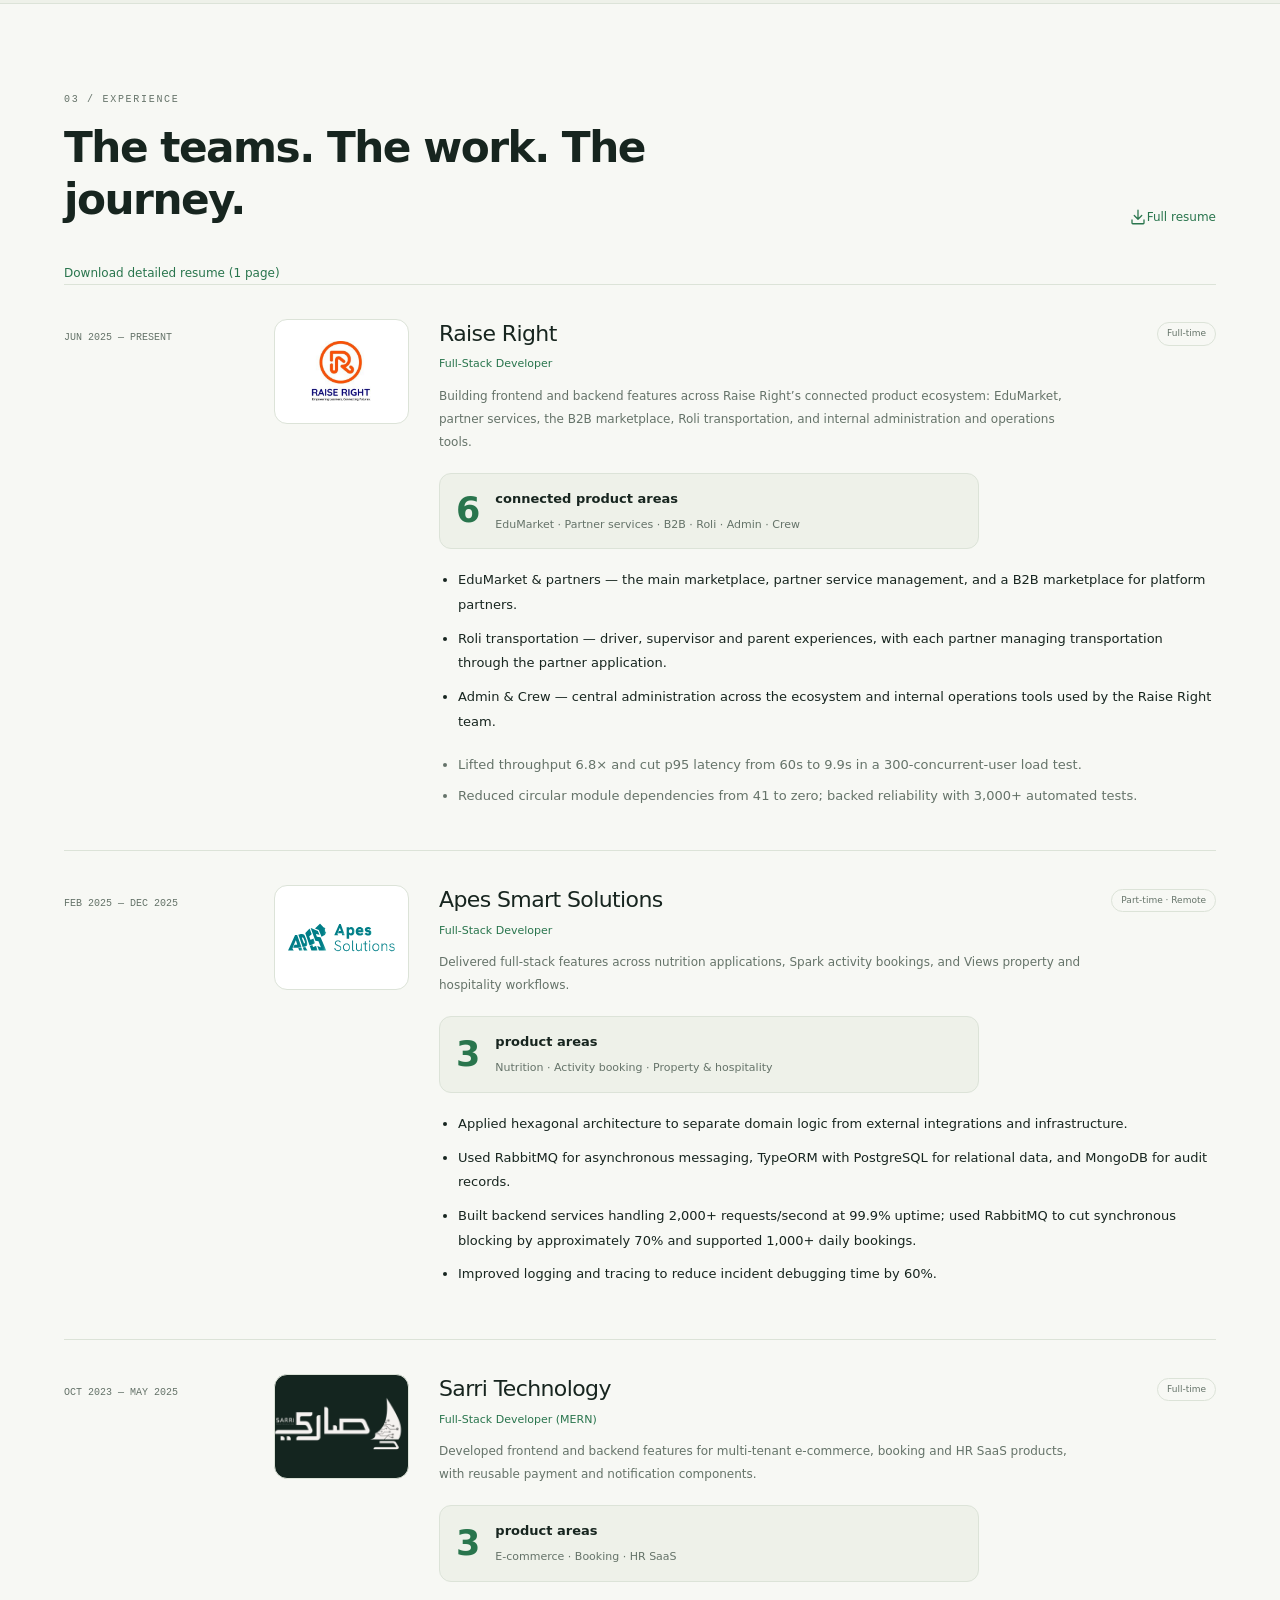
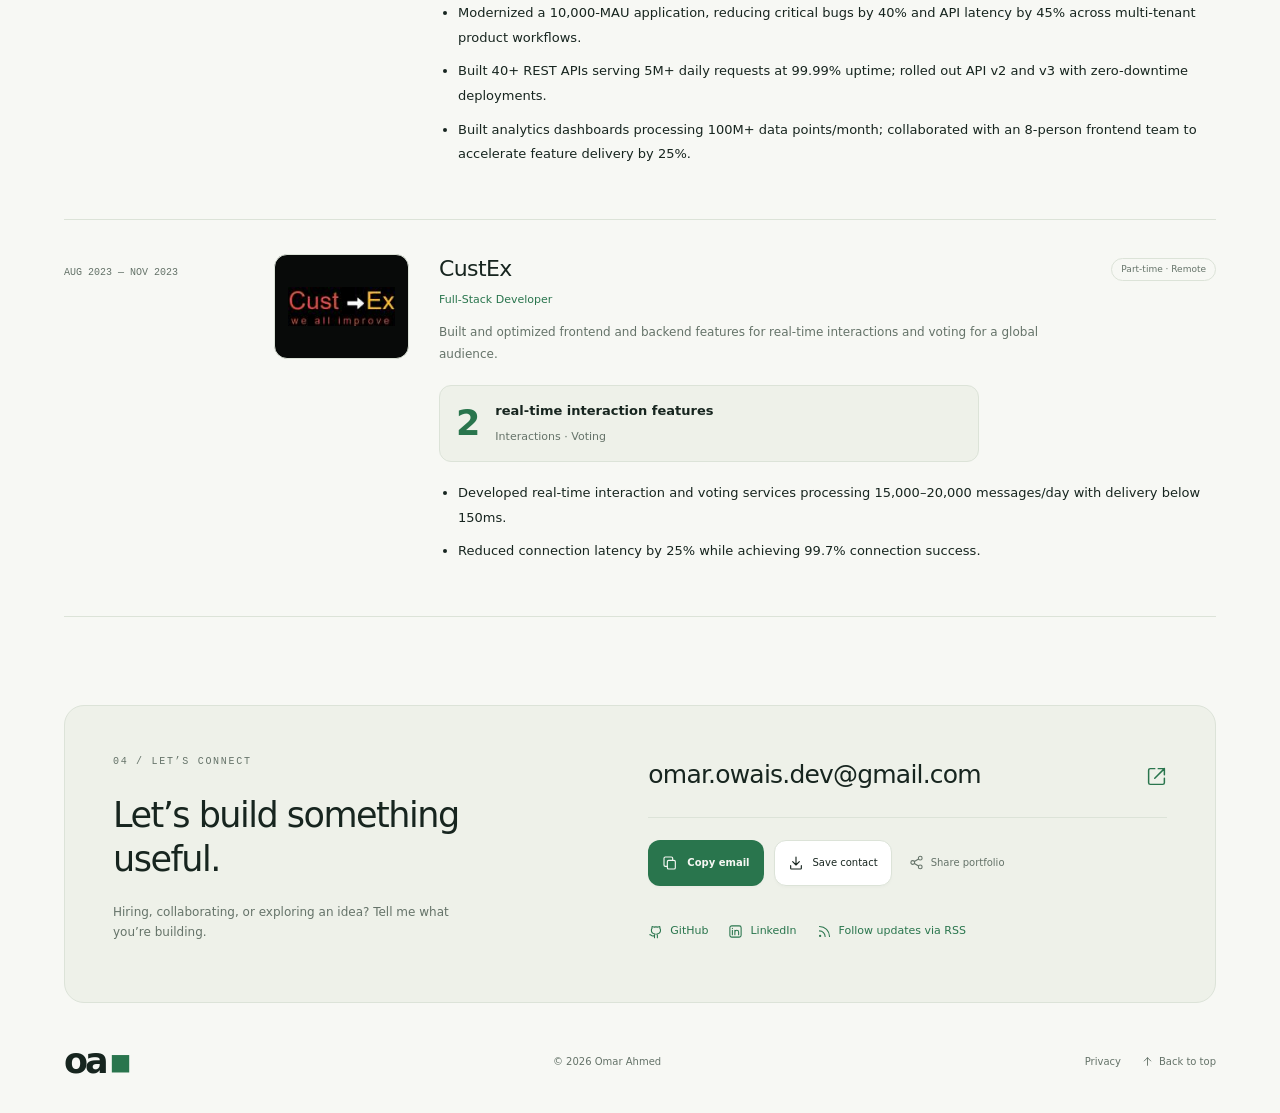
==== commit fa6b80a4: "Publish black-and-white one-page resume versions" ====
--- a/index.html
+++ b/index.html
@@ -8,4 +8,4 @@
   focus: <span class="code-green">'Backend & Full-stack'</span>,
   stack: [<span class="code-green">'Node.js', 'TypeScript'</span>],
   mindset: <span class="code-green">'Build with intention'</span>
-&#125;;</code></pre></div><div class="card-footer"><span>NestJS</span><span>React / Angular</span><span>SQL / NoSQL</span></div></div></section><section class="company-strip"><p data-i18n="companies_title" class="eyebrow">A FEW PLACES I’VE BUILT WITH</p><div class="company-logos"><a class="company-item" href="https://www.linkedin.com/company/raise-right/" target="_blank" rel="noopener noreferrer"><div class="brand-panel raise"><img src="raise-right-logo.jpg" alt="Raise Right" width="180" height="88"></div><span>Raise Right ↗</span></a><a class="company-item" href="https://apessolutions.com/" target="_blank" rel="noopener noreferrer"><div class="brand-panel apes"><img src="apes-logo.svg" alt="Apes Smart Solutions" width="180" height="88"></div><span>Apes Smart Solutions ↗</span></a><a class="company-item" href="https://sarri.sa/" target="_blank" rel="noopener noreferrer"><div class="brand-panel sarri"><img src="sarri-logo.png" alt="Sarri Technology" width="180" height="88"></div><span>Sarri Technology ↗</span></a><a class="company-item" href="https://custex.com/celebrities" target="_blank" rel="noopener noreferrer"><div class="brand-panel custex"><img src="custex-logo.webp" alt="CustEx" width="180" height="88"></div><span>CustEx ↗</span></a></div></section><section id="work"><div class="section-heading"><div><p data-i18n="work_eyebrow" class="eyebrow">01 / SELECTED WORK</p><h2 data-i18n="work_title" >Real products. Real contributions.</h2></div><p data-i18n="work_intro" >The interfaces you see. The systems I helped build behind them.</p></div><article class="impact-case" aria-labelledby="impact-title"><p class="eyebrow" data-i18n="impact_eyebrow">EDUMARKET / ENGINEERING IMPACT</p><h3 id="impact-title" data-i18n="impact_title">Built for pressure. Measured under load.</h3><p class="impact-intro" data-i18n="impact_intro">My contributions to the backend rebuild of a bilingual education marketplace, from data access to payment reliability.</p><div class="impact-metrics"><div class="impact-metric"><strong dir="ltr">6.8×</strong><span data-i18n="impact_throughput">Higher throughput</span><small data-i18n="impact_throughput_detail">4.85 → 32.8 requests / second</small></div><div class="impact-metric"><strong dir="ltr">~6×</strong><span data-i18n="impact_latency">Lower p95 latency</span><small data-i18n="impact_latency_detail">60s → 9.9s at the 95th percentile</small></div><div class="impact-metric"><strong dir="ltr">~0%</strong><span data-i18n="impact_failures">HTTP failures after rebuild</span><small data-i18n="impact_failures_detail">Down from 79.5% under load</small></div><div class="impact-metric"><strong dir="ltr">3,000+</strong><span data-i18n="impact_tests">Automated tests</span><small data-i18n="impact_tests_detail">Across 428 test suites</small></div></div><p class="impact-context" data-i18n="impact_context">Performance figures compare the before/after load test with 300 concurrent users. The 1,000,000-user dataset was seeded test data, not a claim of active users.</p><details class="impact-details"><summary><span data-i18n="impact_expand">Inside the engineering work</span><span aria-hidden="true">+</span></summary><div class="impact-breakdown"><div><h4 data-i18n="impact_arch_h">Architecture with clear boundaries</h4><p data-i18n="impact_arch">Contributed across 58 NestJS modules using CQRS, hexagonal architecture and DDD, with GraphQL and REST interfaces. Removed 41 circular module dependencies; dependency-cruiser and commit/push checks keep them at zero.</p></div><div><h4 data-i18n="impact_data_h">Faster paths to the data</h4><p data-i18n="impact_data">Used pg_stat_statements to locate bottlenecks, then addressed unindexed scans and N+1 queries with targeted indexes, DataLoader batching and tag-based Redis caching. Top queries fell from 6–15s to sub-millisecond; measured cache hits reached 99.9%.</p></div><div><h4 data-i18n="impact_payment_h">Recovery where it matters</h4><p data-i18n="impact_payment">Restored enrollment and wallet flows from 0% to 100% success in load tests. Integrated Kashier and Paymob with circuit breakers, alongside wallet and installment workflows.</p></div><div><h4 data-i18n="impact_quality_h">Reliability backed by tests</h4><p data-i18n="impact_quality">3,000+ tests across 428 Jest/Testcontainers suites, plus 23 k6 scenarios using 1,000,000 seeded users. Coverage includes a 20→200 RPS spike and a 45-minute soak at 15 RPS, with Sentry, Prometheus and Loki for observability.</p></div></div></details></article><div class="project-grid"><article class="project"><a class="project-preview" href="https://edumarket.io/" target="_blank" rel="noopener noreferrer" data-event="project_visit" data-project="edumarket" aria-label="EduMarket"><div class="browser-bar" dir="ltr"><span>● ● ●</span><span>edumarket.io</span><span>↗</span></div><img src="edumarket.jpg" alt="EduMarket website" loading="lazy" width="1348" height="926"><div class="preview-label"><span data-i18n="edumarket_cat" >Educational marketplace</span><span data-i18n="edumarket_visit" >Visit website ↗</span></div></a><div class="project-content"><div class="project-title"><h3 data-i18n="edumarket_name" >EduMarket</h3><button class="zoom-button" type="button" data-preview="edumarket.jpg" data-title="EduMarket"><span data-i18n="edumarket_preview" >⤢ Preview</span></button></div><p data-i18n="edumarket_scope" class="project-scope">Architecture · Performance · Reliability</p><p data-i18n="edumarket_desc" class="project-description">Contributed frontend and backend features, including a data-layer and architecture rebuild: 6.8× throughput and ~6× lower p95 latency under 300 concurrent users.</p><div class="scope-result"><strong dir="ltr">58</strong><div><span data-i18n="edumarket_scope_label">backend modules</span><small data-i18n="edumarket_scope_detail">CQRS · Hexagonal architecture · GraphQL &amp; REST</small></div></div><div class="tags"><span dir="ltr">NestJS</span><span dir="ltr">TypeScript</span><span dir="ltr">PostgreSQL</span><span dir="ltr">Redis</span><span dir="ltr">GraphQL</span><span dir="ltr">Angular</span></div><details class="case-details"><summary><span data-i18n="edumarket_contribution" >My contribution</span><span aria-hidden="true">+</span></summary><div><p data-i18n="edumarket_detail" >Contributed across 58 NestJS modules, optimized PostgreSQL read paths with DataLoader and Redis, and restored enrollment and wallet flows to 100% success under load. See the engineering impact breakdown above.</p><p data-i18n="edumarket_stack" >Stack: NestJS, TypeScript, PostgreSQL, Redis, GraphQL, Angular</p></div></details></div></article><article class="project"><a class="project-preview" href="https://sparkplatform.app/" target="_blank" rel="noopener noreferrer" data-event="project_visit" data-project="spark" aria-label="Spark"><div class="browser-bar" dir="ltr"><span>● ● ●</span><span>sparkplatform.app</span><span>↗</span></div><img src="spark.jpg" alt="Spark website" loading="lazy" width="1348" height="926"><div class="preview-label"><span data-i18n="spark_cat" >Activities & booking</span><span data-i18n="spark_visit" >Visit website ↗</span></div></a><div class="project-content"><div class="project-title"><h3 data-i18n="spark_name" >Spark</h3><button class="zoom-button" type="button" data-preview="spark.jpg" data-title="Spark"><span data-i18n="spark_preview" >⤢ Preview</span></button></div><p data-i18n="spark_scope" class="project-scope">Availability · Notifications · Integrations</p><p data-i18n="spark_desc" class="project-description">Built frontend and backend features for a multi-category booking platform, including real-time availability, notifications and integrations.</p><div class="scope-result"><strong dir="ltr">3</strong><div><span data-i18n="spark_scope_label">core capabilities</span><small data-i18n="spark_scope_detail">Availability · Notifications · Integrations</small></div></div><div class="tags"><span dir="ltr">NestJS</span><span dir="ltr">Node.js</span><span dir="ltr">MongoDB</span><span dir="ltr">Socket.io</span><span dir="ltr">React</span><span dir="ltr">Next.js</span></div><details class="case-details"><summary><span data-i18n="spark_contribution" >My contribution</span><span aria-hidden="true">+</span></summary><div><p data-i18n="spark_detail" >Developed reliable APIs and integrations to support booking and product workflows.</p><p data-i18n="spark_stack" >Stack: NestJS, Node.js, MongoDB, Socket.io, React, Next.js</p></div></details></div></article><article class="project"><a class="project-preview" href="https://views.properties/en" target="_blank" rel="noopener noreferrer" data-event="project_visit" data-project="views" aria-label="Views"><div class="browser-bar" dir="ltr"><span>● ● ●</span><span>views.properties/en</span><span>↗</span></div><img src="views.jpg" alt="Views website" loading="lazy" width="1348" height="926"><div class="preview-label"><span data-i18n="views_cat" >Real estate platform</span><span data-i18n="views_visit" >Visit website ↗</span></div></a><div class="project-content"><div class="project-title"><h3 data-i18n="views_name" >Views</h3><button class="zoom-button" type="button" data-preview="views.jpg" data-title="Views"><span data-i18n="views_preview" >⤢ Preview</span></button></div><p data-i18n="views_scope" class="project-scope">Listings · Reservations · Search</p><p data-i18n="views_desc" class="project-description">Developed frontend and backend workflows for property listings, reservations, search and notifications across a multilingual product.</p><div class="scope-result"><strong dir="ltr">4</strong><div><span data-i18n="views_scope_label">backend workflows</span><small data-i18n="views_scope_detail">Listings · Reservations · Search · Notifications</small></div></div><div class="tags"><span dir="ltr">Node.js</span><span dir="ltr">Express</span><span dir="ltr">MongoDB</span><span dir="ltr">React</span><span dir="ltr">NestJS</span></div><details class="case-details"><summary><span data-i18n="views_contribution" >My contribution</span><span aria-hidden="true">+</span></summary><div><p data-i18n="views_detail" >Built APIs supporting the property discovery and booking experience.</p><p data-i18n="views_stack" >Stack: Node.js, Express, MongoDB, React, NestJS</p></div></details></div></article><article class="project"><a class="project-preview" href="https://jam3ty.net/" target="_blank" rel="noopener noreferrer" data-event="project_visit" data-project="jam3ty" aria-label="Jam3ty"><div class="browser-bar" dir="ltr"><span>● ● ●</span><span>jam3ty.net</span><span>↗</span></div><img src="jam3ty.jpg" alt="Jam3ty website" loading="lazy" width="1348" height="926"><div class="preview-label"><span data-i18n="jam3ty_cat" >Learning management system</span><span data-i18n="jam3ty_visit" >Visit website ↗</span></div></a><div class="project-content"><div class="project-title"><h3 data-i18n="jam3ty_name" >Jam3ty</h3><button class="zoom-button" type="button" data-preview="jam3ty.jpg" data-title="Jam3ty"><span data-i18n="jam3ty_preview" >⤢ Preview</span></button></div><p data-i18n="jam3ty_scope" class="project-scope">Courses · Enrollments · Progress</p><p data-i18n="jam3ty_desc" class="project-description">Built frontend features and backend modules for courses, enrollments, content delivery, progress tracking and assessments.</p><div class="scope-result"><strong dir="ltr">5</strong><div><span data-i18n="jam3ty_scope_label">learning workflows</span><small data-i18n="jam3ty_scope_detail">Courses · Enrollment · Content · Progress · Assessments</small></div></div><div class="tags"><span dir="ltr">NestJS</span><span dir="ltr">TypeScript</span><span dir="ltr">MongoDB</span><span dir="ltr">Angular</span><span dir="ltr">Node.js</span></div><details class="case-details"><summary><span data-i18n="jam3ty_contribution" >My contribution</span><span aria-hidden="true">+</span></summary><div><p data-i18n="jam3ty_detail" >Contributed to an LMS serving Arab Open University students. The image shows the public sign-in page.</p><p data-i18n="jam3ty_stack" >Stack: NestJS, TypeScript, MongoDB, Angular, Node.js</p></div></details></div></article></div><p class="work-note" data-i18n="scope_note">Scope counts summarize the capabilities and product areas described here. Performance benchmarks are shown separately for EduMarket.</p><p data-i18n="work_note" class="work-note">Public product screenshots · October 2026 · Descriptions reflect my contributions, not sole ownership of the products.</p></section><section id="about" class="about"><div><p data-i18n="about_eyebrow" class="eyebrow">02 / HOW I WORK</p><h2 data-i18n="about_title" >Good software starts with clear thinking.</h2><p data-i18n="about_intro" class="about-lead">Practical architecture. Maintainable code. A product that makes sense.</p></div><div><p data-i18n="about_body" >I’m a software engineer based in Egypt with 3 years of experience across SaaS, education, e-commerce, HR, and booking platforms. I specialize in Node.js and TypeScript, with React and Angular experience that helps me see the full product.</p><p data-i18n="about_body2" >I care about clear modules, sensible abstractions, SOLID principles, and design patterns that solve a real problem. I build for the next developer as much as for the next release.</p><div class="skill-groups technology-groups"><div><h3 data-i18n="skill_languages">Languages</h3><p dir="ltr">JavaScript · TypeScript · Python</p></div><div><h3 data-i18n="skill_frameworks">Frameworks &amp; runtime</h3><p dir="ltr">Node.js · Express.js · NestJS · Next.js · FastAPI · React · Angular</p></div><div><h3 data-i18n="skill_data">Databases &amp; queries</h3><p dir="ltr">PostgreSQL · TypeORM · MySQL · MongoDB · Redis · Kysely · SQL Server</p></div><div><h3 data-i18n="skill_messaging">Messaging &amp; real-time</h3><p dir="ltr">RabbitMQ · Mosquitto · WebRTC · WebSockets · Socket.io · MQTT · AMQP</p></div><div><h3 data-i18n="skill_cloud">Cloud &amp; delivery</h3><p dir="ltr">Docker · AWS · S3 · EC2 · RDS · ECS · Lambda · Amplify · SQS · Git</p></div><div><h3 data-i18n="skill_arch">Architecture &amp; APIs</h3><p dir="ltr">CQRS · Domain-Driven Design · RESTful APIs · GraphQL · gRPC · Protocol Buffers</p></div><div><h3 data-i18n="skill_practice">Engineering practices</h3><p dir="ltr">Agile Methodologies · Jest · Testcontainers · k6</p></div></div><div class="education"><strong data-i18n="degree" >B.S. Computer Science — Artificial Intelligence</strong><span data-i18n="university" >Fayoum University · 2019–2023</span></div></div></section><section id="experience"><div class="section-heading"><div><p data-i18n="experience_eyebrow" class="eyebrow">03 / EXPERIENCE</p><h2 data-i18n="experience_title" >The teams. The work. The journey.</h2></div><a href="Omar-Ahmed-Resume.pdf" class="text-link" download><svg class="icon " aria-hidden="true" focusable="false"><use href="#i-download"></use></svg><span data-i18n="full_resume">Full resume</span></a></div><p class="work-note"><a class="text-link" href="Omar-Ahmed-Resume-Detailed.pdf" download data-i18n="detailed_resume">Download detailed resume (2 pages)</a></p><div class="timeline"><article><p data-i18n="exp0_date" class="date">JUN 2025 — PRESENT</p><a class="experience-brand brand-panel raise" href="https://www.linkedin.com/company/raise-right/" target="_blank" rel="noopener noreferrer"><img src="raise-right-logo.jpg" alt="Raise Right logo" loading="lazy" width="150" height="70"></a><div class="experience-copy"><div class="role-line"><h3>Raise Right</h3><span data-i18n="exp0_mode" class="work-mode">Full-time</span></div><h4 data-i18n="exp0_role" >Full-Stack Developer</h4><p data-i18n="exp0_desc" >Building frontend and backend features across Raise Right’s connected product ecosystem: EduMarket, partner services, the B2B marketplace, Roli transportation, and internal administration and operations tools.</p><div class="scope-result"><strong dir="ltr">6</strong><div><span data-i18n="exp0_scope_label">connected product areas</span><small data-i18n="exp0_scope_detail">EduMarket · Partner services · B2B · Roli · Admin · Crew</small></div></div><ul class="experience-products"><li data-i18n="exp0_product1">EduMarket &amp; partners — the main marketplace, partner service management, and a B2B marketplace for platform partners.</li><li data-i18n="exp0_product2">Roli transportation — driver, supervisor and parent experiences, with each partner managing transportation through the partner application.</li><li data-i18n="exp0_product3">Admin &amp; Crew — central administration across the ecosystem and internal operations tools used by the Raise Right team.</li></ul><ul class="experience-results"><li data-i18n="exp0_result1">Lifted throughput 6.8× and cut p95 latency from 60s to 9.9s in a 300-concurrent-user load test.</li><li data-i18n="exp0_result2">Reduced circular module dependencies from 41 to zero; backed reliability with 3,000+ automated tests.</li></ul></div></article><article><p data-i18n="exp1_date" class="date">FEB 2025 — DEC 2025</p><a class="experience-brand brand-panel apes" href="https://apessolutions.com/" target="_blank" rel="noopener noreferrer"><img src="apes-logo.svg" alt="Apes Smart Solutions logo" loading="lazy" width="150" height="70"></a><div class="experience-copy"><div class="role-line"><h3>Apes Smart Solutions</h3><span data-i18n="exp1_mode" class="work-mode">Part-time · Remote</span></div><h4 data-i18n="exp1_role" >Full-Stack Developer</h4><p data-i18n="exp1_desc" >Delivered full-stack features across nutrition applications, Spark activity bookings, and Views property and hospitality workflows.</p><div class="scope-result"><strong dir="ltr">3</strong><div><span data-i18n="exp1_scope_label">product areas</span><small data-i18n="exp1_scope_detail">Nutrition · Activity booking · Property &amp; hospitality</small></div></div><ul class="experience-products"><li data-i18n="exp1_work1">Applied hexagonal architecture to separate domain logic from external integrations and infrastructure.</li><li data-i18n="exp1_work2">Used RabbitMQ for asynchronous messaging, TypeORM with PostgreSQL for relational data, and MongoDB for audit records.</li><li data-i18n="exp1_work3">Built backend services handling 2,000+ requests/second at 99.9% uptime; used RabbitMQ to cut synchronous blocking by approximately 70% and supported 1,000+ daily bookings.</li><li data-i18n="exp1_work4">Improved logging and tracing to reduce incident debugging time by 60%.</li></ul></div></article><article><p data-i18n="exp2_date" class="date">OCT 2023 — MAY 2025</p><a class="experience-brand brand-panel sarri" href="https://sarri.sa/" target="_blank" rel="noopener noreferrer"><img src="sarri-logo.png" alt="Sarri Technology logo" loading="lazy" width="150" height="70"></a><div class="experience-copy"><div class="role-line"><h3>Sarri Technology</h3><span data-i18n="exp2_mode" class="work-mode">Full-time</span></div><h4 data-i18n="exp2_role" >Full-Stack Developer (MERN)</h4><p data-i18n="exp2_desc" >Developed frontend and backend features for multi-tenant e-commerce, booking and HR SaaS products, with reusable payment and notification components.</p><div class="scope-result"><strong dir="ltr">3</strong><div><span data-i18n="exp2_scope_label">product areas</span><small data-i18n="exp2_scope_detail">E-commerce · Booking · HR SaaS</small></div></div><ul class="experience-products"><li data-i18n="exp2_work1">Modernized a 10,000-MAU application, reducing critical bugs by 40% and API latency by 45% across multi-tenant product workflows.</li><li data-i18n="exp2_work2">Built 40+ REST APIs serving 5M+ daily requests at 99.99% uptime; rolled out API v2 and v3 with zero-downtime deployments.</li><li data-i18n="exp2_work3">Built analytics dashboards processing 100M+ data points/month; collaborated with an 8-person frontend team to accelerate feature delivery by 25%.</li></ul></div></article><article><p data-i18n="exp3_date" class="date">AUG 2023 — NOV 2023</p><a class="experience-brand brand-panel custex" href="https://custex.com/celebrities" target="_blank" rel="noopener noreferrer"><img src="custex-logo.webp" alt="CustEx logo" loading="lazy" width="150" height="70"></a><div class="experience-copy"><div class="role-line"><h3>CustEx</h3><span data-i18n="exp3_mode" class="work-mode">Part-time · Remote</span></div><h4 data-i18n="exp3_role" >Full-Stack Developer</h4><p data-i18n="exp3_desc" >Built and optimized frontend and backend features for real-time interactions and voting for a global audience.</p><div class="scope-result"><strong dir="ltr">2</strong><div><span data-i18n="exp3_scope_label">real-time interaction features</span><small data-i18n="exp3_scope_detail">Interactions · Voting</small></div></div><ul class="experience-products"><li data-i18n="exp3_work1">Developed real-time interaction and voting services processing 15,000–20,000 messages/day with delivery below 150ms.</li><li data-i18n="exp3_work2">Reduced connection latency by 25% while achieving 99.7% connection success.</li></ul></div></article></div></section><section class="contact" id="contact"><div><p data-i18n="contact_eyebrow" class="eyebrow">04 / LET’S CONNECT</p><h2 data-i18n="contact_title" >Let’s build something useful.</h2><p data-i18n="contact_note" >Hiring, collaborating, or exploring an idea? Tell me what you’re building.</p></div><div class="contact-content"><a class="contact-email" href="mailto:omar.owais.dev@gmail.com" dir="ltr">omar.owais.dev@gmail.com <span><svg class="icon " aria-hidden="true" focusable="false"><use href="#i-external"></use></svg></span></a><div class="contact-tools"><button id="copy-email" type="button" class="button primary"><svg class="icon " aria-hidden="true" focusable="false"><use href="#i-copy"></use></svg><span data-i18n="copy_email">Copy email</span></button><a href="Omar-Ahmed.vcf" class="button secondary" download data-event="save_contact"><svg class="icon " aria-hidden="true" focusable="false"><use href="#i-download"></use></svg><span data-i18n="save_contact">Save contact</span></a><button id="share-profile" type="button" class="text-button"><svg class="icon " aria-hidden="true" focusable="false"><use href="#i-share"></use></svg><span data-i18n="share">Share portfolio</span></button></div><div class="contact-links"><a href="https://github.com/OmarAhmedOwais" target="_blank" rel="noopener noreferrer" data-event="github_follow"><svg class="icon " aria-hidden="true" focusable="false"><use href="#i-github"></use></svg><span>GitHub</span></a><a href="https://www.linkedin.com/in/omar-ahmed-owais-abdel-tawab-13a09b1b2" target="_blank" rel="noopener noreferrer" data-event="linkedin_connect"><svg class="icon " aria-hidden="true" focusable="false"><use href="#i-linkedin"></use></svg><span>LinkedIn</span></a><a href="feed.xml" class="" ><svg class="icon " aria-hidden="true" focusable="false"><use href="#i-rss"></use></svg><span data-i18n="rss">Follow updates via RSS</span></a></div></div></section></main><footer><a href="#main" class="logo" aria-label="Omar Ahmed">oa<span>▪</span></a><p>© <span id="year">2026</span> <span data-i18n="footer_name" >Omar Ahmed</span></p><div class="footer-tools"><a data-i18n="privacy" href="privacy.html" class="" >Privacy</a><button data-i18n="analytics_preferences" id="analytics-settings" type="button" hidden>Analytics preferences</button><a href="#main" class="" ><svg class="icon " aria-hidden="true" focusable="false"><use href="#i-arrow-up"></use></svg><span data-i18n="top">Back to top</span></a></div></footer><dialog id="preview-dialog" aria-labelledby="preview-title"><div class="preview-toolbar"><h2 id="preview-title">Project preview</h2><button type="button" id="close-preview" aria-label="Close screenshot preview"><svg class="icon " aria-hidden="true" focusable="false"><use href="#i-close"></use></svg></button></div><img id="preview-image" alt="" width="1348" height="926"></dialog><div id="toast" role="status" aria-live="polite"></div><section id="consent-banner" class="consent-banner" aria-label="Analytics preferences" hidden><div><strong data-i18n="consent_title" >Help me improve this portfolio?</strong><p data-i18n="consent_body" >Optional Google Analytics measures visits and clicks. It stays off unless you accept.</p><a data-i18n="consent_privacy" href="privacy.html" class="" >Privacy details</a></div><div class="consent-actions"><button data-i18n="consent_reject" type="button" id="reject-analytics">No thanks</button><button data-i18n="consent_accept" type="button" id="accept-analytics">Accept analytics</button></div></section><script src="translations-v4.js?v=10"></script><script src="analytics-config.js?v=4"></script><script src="interactions-v4.js?v=2"></script><script src="controls-v4.js"></script></body></html>+&#125;;</code></pre></div><div class="card-footer"><span>NestJS</span><span>React / Angular</span><span>SQL / NoSQL</span></div></div></section><section class="company-strip"><p data-i18n="companies_title" class="eyebrow">A FEW PLACES I’VE BUILT WITH</p><div class="company-logos"><a class="company-item" href="https://www.linkedin.com/company/raise-right/" target="_blank" rel="noopener noreferrer"><div class="brand-panel raise"><img src="raise-right-logo.jpg" alt="Raise Right" width="180" height="88"></div><span>Raise Right ↗</span></a><a class="company-item" href="https://apessolutions.com/" target="_blank" rel="noopener noreferrer"><div class="brand-panel apes"><img src="apes-logo.svg" alt="Apes Smart Solutions" width="180" height="88"></div><span>Apes Smart Solutions ↗</span></a><a class="company-item" href="https://sarri.sa/" target="_blank" rel="noopener noreferrer"><div class="brand-panel sarri"><img src="sarri-logo.png" alt="Sarri Technology" width="180" height="88"></div><span>Sarri Technology ↗</span></a><a class="company-item" href="https://custex.com/celebrities" target="_blank" rel="noopener noreferrer"><div class="brand-panel custex"><img src="custex-logo.webp" alt="CustEx" width="180" height="88"></div><span>CustEx ↗</span></a></div></section><section id="work"><div class="section-heading"><div><p data-i18n="work_eyebrow" class="eyebrow">01 / SELECTED WORK</p><h2 data-i18n="work_title" >Real products. Real contributions.</h2></div><p data-i18n="work_intro" >The interfaces you see. The systems I helped build behind them.</p></div><article class="impact-case" aria-labelledby="impact-title"><p class="eyebrow" data-i18n="impact_eyebrow">EDUMARKET / ENGINEERING IMPACT</p><h3 id="impact-title" data-i18n="impact_title">Built for pressure. Measured under load.</h3><p class="impact-intro" data-i18n="impact_intro">My contributions to the backend rebuild of a bilingual education marketplace, from data access to payment reliability.</p><div class="impact-metrics"><div class="impact-metric"><strong dir="ltr">6.8×</strong><span data-i18n="impact_throughput">Higher throughput</span><small data-i18n="impact_throughput_detail">4.85 → 32.8 requests / second</small></div><div class="impact-metric"><strong dir="ltr">~6×</strong><span data-i18n="impact_latency">Lower p95 latency</span><small data-i18n="impact_latency_detail">60s → 9.9s at the 95th percentile</small></div><div class="impact-metric"><strong dir="ltr">~0%</strong><span data-i18n="impact_failures">HTTP failures after rebuild</span><small data-i18n="impact_failures_detail">Down from 79.5% under load</small></div><div class="impact-metric"><strong dir="ltr">3,000+</strong><span data-i18n="impact_tests">Automated tests</span><small data-i18n="impact_tests_detail">Across 428 test suites</small></div></div><p class="impact-context" data-i18n="impact_context">Performance figures compare the before/after load test with 300 concurrent users. The 1,000,000-user dataset was seeded test data, not a claim of active users.</p><details class="impact-details"><summary><span data-i18n="impact_expand">Inside the engineering work</span><span aria-hidden="true">+</span></summary><div class="impact-breakdown"><div><h4 data-i18n="impact_arch_h">Architecture with clear boundaries</h4><p data-i18n="impact_arch">Contributed across 58 NestJS modules using CQRS, hexagonal architecture and DDD, with GraphQL and REST interfaces. Removed 41 circular module dependencies; dependency-cruiser and commit/push checks keep them at zero.</p></div><div><h4 data-i18n="impact_data_h">Faster paths to the data</h4><p data-i18n="impact_data">Used pg_stat_statements to locate bottlenecks, then addressed unindexed scans and N+1 queries with targeted indexes, DataLoader batching and tag-based Redis caching. Top queries fell from 6–15s to sub-millisecond; measured cache hits reached 99.9%.</p></div><div><h4 data-i18n="impact_payment_h">Recovery where it matters</h4><p data-i18n="impact_payment">Restored enrollment and wallet flows from 0% to 100% success in load tests. Integrated Kashier and Paymob with circuit breakers, alongside wallet and installment workflows.</p></div><div><h4 data-i18n="impact_quality_h">Reliability backed by tests</h4><p data-i18n="impact_quality">3,000+ tests across 428 Jest/Testcontainers suites, plus 23 k6 scenarios using 1,000,000 seeded users. Coverage includes a 20→200 RPS spike and a 45-minute soak at 15 RPS, with Sentry, Prometheus and Loki for observability.</p></div></div></details></article><div class="project-grid"><article class="project"><a class="project-preview" href="https://edumarket.io/" target="_blank" rel="noopener noreferrer" data-event="project_visit" data-project="edumarket" aria-label="EduMarket"><div class="browser-bar" dir="ltr"><span>● ● ●</span><span>edumarket.io</span><span>↗</span></div><img src="edumarket.jpg" alt="EduMarket website" loading="lazy" width="1348" height="926"><div class="preview-label"><span data-i18n="edumarket_cat" >Educational marketplace</span><span data-i18n="edumarket_visit" >Visit website ↗</span></div></a><div class="project-content"><div class="project-title"><h3 data-i18n="edumarket_name" >EduMarket</h3><button class="zoom-button" type="button" data-preview="edumarket.jpg" data-title="EduMarket"><span data-i18n="edumarket_preview" >⤢ Preview</span></button></div><p data-i18n="edumarket_scope" class="project-scope">Architecture · Performance · Reliability</p><p data-i18n="edumarket_desc" class="project-description">Contributed frontend and backend features, including a data-layer and architecture rebuild: 6.8× throughput and ~6× lower p95 latency under 300 concurrent users.</p><div class="scope-result"><strong dir="ltr">58</strong><div><span data-i18n="edumarket_scope_label">backend modules</span><small data-i18n="edumarket_scope_detail">CQRS · Hexagonal architecture · GraphQL &amp; REST</small></div></div><div class="tags"><span dir="ltr">NestJS</span><span dir="ltr">TypeScript</span><span dir="ltr">PostgreSQL</span><span dir="ltr">Redis</span><span dir="ltr">GraphQL</span><span dir="ltr">Angular</span></div><details class="case-details"><summary><span data-i18n="edumarket_contribution" >My contribution</span><span aria-hidden="true">+</span></summary><div><p data-i18n="edumarket_detail" >Contributed across 58 NestJS modules, optimized PostgreSQL read paths with DataLoader and Redis, and restored enrollment and wallet flows to 100% success under load. See the engineering impact breakdown above.</p><p data-i18n="edumarket_stack" >Stack: NestJS, TypeScript, PostgreSQL, Redis, GraphQL, Angular</p></div></details></div></article><article class="project"><a class="project-preview" href="https://sparkplatform.app/" target="_blank" rel="noopener noreferrer" data-event="project_visit" data-project="spark" aria-label="Spark"><div class="browser-bar" dir="ltr"><span>● ● ●</span><span>sparkplatform.app</span><span>↗</span></div><img src="spark.jpg" alt="Spark website" loading="lazy" width="1348" height="926"><div class="preview-label"><span data-i18n="spark_cat" >Activities & booking</span><span data-i18n="spark_visit" >Visit website ↗</span></div></a><div class="project-content"><div class="project-title"><h3 data-i18n="spark_name" >Spark</h3><button class="zoom-button" type="button" data-preview="spark.jpg" data-title="Spark"><span data-i18n="spark_preview" >⤢ Preview</span></button></div><p data-i18n="spark_scope" class="project-scope">Availability · Notifications · Integrations</p><p data-i18n="spark_desc" class="project-description">Built frontend and backend features for a multi-category booking platform, including real-time availability, notifications and integrations.</p><div class="scope-result"><strong dir="ltr">3</strong><div><span data-i18n="spark_scope_label">core capabilities</span><small data-i18n="spark_scope_detail">Availability · Notifications · Integrations</small></div></div><div class="tags"><span dir="ltr">NestJS</span><span dir="ltr">Node.js</span><span dir="ltr">MongoDB</span><span dir="ltr">Socket.io</span><span dir="ltr">React</span><span dir="ltr">Next.js</span></div><details class="case-details"><summary><span data-i18n="spark_contribution" >My contribution</span><span aria-hidden="true">+</span></summary><div><p data-i18n="spark_detail" >Developed reliable APIs and integrations to support booking and product workflows.</p><p data-i18n="spark_stack" >Stack: NestJS, Node.js, MongoDB, Socket.io, React, Next.js</p></div></details></div></article><article class="project"><a class="project-preview" href="https://views.properties/en" target="_blank" rel="noopener noreferrer" data-event="project_visit" data-project="views" aria-label="Views"><div class="browser-bar" dir="ltr"><span>● ● ●</span><span>views.properties/en</span><span>↗</span></div><img src="views.jpg" alt="Views website" loading="lazy" width="1348" height="926"><div class="preview-label"><span data-i18n="views_cat" >Real estate platform</span><span data-i18n="views_visit" >Visit website ↗</span></div></a><div class="project-content"><div class="project-title"><h3 data-i18n="views_name" >Views</h3><button class="zoom-button" type="button" data-preview="views.jpg" data-title="Views"><span data-i18n="views_preview" >⤢ Preview</span></button></div><p data-i18n="views_scope" class="project-scope">Listings · Reservations · Search</p><p data-i18n="views_desc" class="project-description">Developed frontend and backend workflows for property listings, reservations, search and notifications across a multilingual product.</p><div class="scope-result"><strong dir="ltr">4</strong><div><span data-i18n="views_scope_label">backend workflows</span><small data-i18n="views_scope_detail">Listings · Reservations · Search · Notifications</small></div></div><div class="tags"><span dir="ltr">Node.js</span><span dir="ltr">Express</span><span dir="ltr">MongoDB</span><span dir="ltr">React</span><span dir="ltr">NestJS</span></div><details class="case-details"><summary><span data-i18n="views_contribution" >My contribution</span><span aria-hidden="true">+</span></summary><div><p data-i18n="views_detail" >Built APIs supporting the property discovery and booking experience.</p><p data-i18n="views_stack" >Stack: Node.js, Express, MongoDB, React, NestJS</p></div></details></div></article><article class="project"><a class="project-preview" href="https://jam3ty.net/" target="_blank" rel="noopener noreferrer" data-event="project_visit" data-project="jam3ty" aria-label="Jam3ty"><div class="browser-bar" dir="ltr"><span>● ● ●</span><span>jam3ty.net</span><span>↗</span></div><img src="jam3ty.jpg" alt="Jam3ty website" loading="lazy" width="1348" height="926"><div class="preview-label"><span data-i18n="jam3ty_cat" >Learning management system</span><span data-i18n="jam3ty_visit" >Visit website ↗</span></div></a><div class="project-content"><div class="project-title"><h3 data-i18n="jam3ty_name" >Jam3ty</h3><button class="zoom-button" type="button" data-preview="jam3ty.jpg" data-title="Jam3ty"><span data-i18n="jam3ty_preview" >⤢ Preview</span></button></div><p data-i18n="jam3ty_scope" class="project-scope">Courses · Enrollments · Progress</p><p data-i18n="jam3ty_desc" class="project-description">Built frontend features and backend modules for courses, enrollments, content delivery, progress tracking and assessments.</p><div class="scope-result"><strong dir="ltr">5</strong><div><span data-i18n="jam3ty_scope_label">learning workflows</span><small data-i18n="jam3ty_scope_detail">Courses · Enrollment · Content · Progress · Assessments</small></div></div><div class="tags"><span dir="ltr">NestJS</span><span dir="ltr">TypeScript</span><span dir="ltr">MongoDB</span><span dir="ltr">Angular</span><span dir="ltr">Node.js</span></div><details class="case-details"><summary><span data-i18n="jam3ty_contribution" >My contribution</span><span aria-hidden="true">+</span></summary><div><p data-i18n="jam3ty_detail" >Contributed to an LMS serving Arab Open University students. The image shows the public sign-in page.</p><p data-i18n="jam3ty_stack" >Stack: NestJS, TypeScript, MongoDB, Angular, Node.js</p></div></details></div></article></div><p class="work-note" data-i18n="scope_note">Scope counts summarize the capabilities and product areas described here. Performance benchmarks are shown separately for EduMarket.</p><p data-i18n="work_note" class="work-note">Public product screenshots · October 2026 · Descriptions reflect my contributions, not sole ownership of the products.</p></section><section id="about" class="about"><div><p data-i18n="about_eyebrow" class="eyebrow">02 / HOW I WORK</p><h2 data-i18n="about_title" >Good software starts with clear thinking.</h2><p data-i18n="about_intro" class="about-lead">Practical architecture. Maintainable code. A product that makes sense.</p></div><div><p data-i18n="about_body" >I’m a software engineer based in Egypt with 3 years of experience across SaaS, education, e-commerce, HR, and booking platforms. I specialize in Node.js and TypeScript, with React and Angular experience that helps me see the full product.</p><p data-i18n="about_body2" >I care about clear modules, sensible abstractions, SOLID principles, and design patterns that solve a real problem. I build for the next developer as much as for the next release.</p><div class="skill-groups technology-groups"><div><h3 data-i18n="skill_languages">Languages</h3><p dir="ltr">JavaScript · TypeScript · Python</p></div><div><h3 data-i18n="skill_frameworks">Frameworks &amp; runtime</h3><p dir="ltr">Node.js · Express.js · NestJS · Next.js · FastAPI · React · Angular</p></div><div><h3 data-i18n="skill_data">Databases &amp; queries</h3><p dir="ltr">PostgreSQL · TypeORM · MySQL · MongoDB · Redis · Kysely · SQL Server</p></div><div><h3 data-i18n="skill_messaging">Messaging &amp; real-time</h3><p dir="ltr">RabbitMQ · Mosquitto · WebRTC · WebSockets · Socket.io · MQTT · AMQP</p></div><div><h3 data-i18n="skill_cloud">Cloud &amp; delivery</h3><p dir="ltr">Docker · AWS · S3 · EC2 · RDS · ECS · Lambda · Amplify · SQS · Git</p></div><div><h3 data-i18n="skill_arch">Architecture &amp; APIs</h3><p dir="ltr">CQRS · Domain-Driven Design · RESTful APIs · GraphQL · gRPC · Protocol Buffers</p></div><div><h3 data-i18n="skill_practice">Engineering practices</h3><p dir="ltr">Agile Methodologies · Jest · Testcontainers · k6</p></div></div><div class="education"><strong data-i18n="degree" >B.S. Computer Science — Artificial Intelligence</strong><span data-i18n="university" >Fayoum University · 2019–2023</span></div></div></section><section id="experience"><div class="section-heading"><div><p data-i18n="experience_eyebrow" class="eyebrow">03 / EXPERIENCE</p><h2 data-i18n="experience_title" >The teams. The work. The journey.</h2></div><a href="Omar-Ahmed-Resume.pdf" class="text-link" download><svg class="icon " aria-hidden="true" focusable="false"><use href="#i-download"></use></svg><span data-i18n="full_resume">Full resume</span></a></div><p class="work-note"><a class="text-link" href="Omar-Ahmed-Resume-Detailed.pdf" download data-i18n="detailed_resume">Download detailed resume (1 page)</a></p><div class="timeline"><article><p data-i18n="exp0_date" class="date">JUN 2025 — PRESENT</p><a class="experience-brand brand-panel raise" href="https://www.linkedin.com/company/raise-right/" target="_blank" rel="noopener noreferrer"><img src="raise-right-logo.jpg" alt="Raise Right logo" loading="lazy" width="150" height="70"></a><div class="experience-copy"><div class="role-line"><h3>Raise Right</h3><span data-i18n="exp0_mode" class="work-mode">Full-time</span></div><h4 data-i18n="exp0_role" >Full-Stack Developer</h4><p data-i18n="exp0_desc" >Building frontend and backend features across Raise Right’s connected product ecosystem: EduMarket, partner services, the B2B marketplace, Roli transportation, and internal administration and operations tools.</p><div class="scope-result"><strong dir="ltr">6</strong><div><span data-i18n="exp0_scope_label">connected product areas</span><small data-i18n="exp0_scope_detail">EduMarket · Partner services · B2B · Roli · Admin · Crew</small></div></div><ul class="experience-products"><li data-i18n="exp0_product1">EduMarket &amp; partners — the main marketplace, partner service management, and a B2B marketplace for platform partners.</li><li data-i18n="exp0_product2">Roli transportation — driver, supervisor and parent experiences, with each partner managing transportation through the partner application.</li><li data-i18n="exp0_product3">Admin &amp; Crew — central administration across the ecosystem and internal operations tools used by the Raise Right team.</li></ul><ul class="experience-results"><li data-i18n="exp0_result1">Lifted throughput 6.8× and cut p95 latency from 60s to 9.9s in a 300-concurrent-user load test.</li><li data-i18n="exp0_result2">Reduced circular module dependencies from 41 to zero; backed reliability with 3,000+ automated tests.</li></ul></div></article><article><p data-i18n="exp1_date" class="date">FEB 2025 — DEC 2025</p><a class="experience-brand brand-panel apes" href="https://apessolutions.com/" target="_blank" rel="noopener noreferrer"><img src="apes-logo.svg" alt="Apes Smart Solutions logo" loading="lazy" width="150" height="70"></a><div class="experience-copy"><div class="role-line"><h3>Apes Smart Solutions</h3><span data-i18n="exp1_mode" class="work-mode">Part-time · Remote</span></div><h4 data-i18n="exp1_role" >Full-Stack Developer</h4><p data-i18n="exp1_desc" >Delivered full-stack features across nutrition applications, Spark activity bookings, and Views property and hospitality workflows.</p><div class="scope-result"><strong dir="ltr">3</strong><div><span data-i18n="exp1_scope_label">product areas</span><small data-i18n="exp1_scope_detail">Nutrition · Activity booking · Property &amp; hospitality</small></div></div><ul class="experience-products"><li data-i18n="exp1_work1">Applied hexagonal architecture to separate domain logic from external integrations and infrastructure.</li><li data-i18n="exp1_work2">Used RabbitMQ for asynchronous messaging, TypeORM with PostgreSQL for relational data, and MongoDB for audit records.</li><li data-i18n="exp1_work3">Built backend services handling 2,000+ requests/second at 99.9% uptime; used RabbitMQ to cut synchronous blocking by approximately 70% and supported 1,000+ daily bookings.</li><li data-i18n="exp1_work4">Improved logging and tracing to reduce incident debugging time by 60%.</li></ul></div></article><article><p data-i18n="exp2_date" class="date">OCT 2023 — MAY 2025</p><a class="experience-brand brand-panel sarri" href="https://sarri.sa/" target="_blank" rel="noopener noreferrer"><img src="sarri-logo.png" alt="Sarri Technology logo" loading="lazy" width="150" height="70"></a><div class="experience-copy"><div class="role-line"><h3>Sarri Technology</h3><span data-i18n="exp2_mode" class="work-mode">Full-time</span></div><h4 data-i18n="exp2_role" >Full-Stack Developer (MERN)</h4><p data-i18n="exp2_desc" >Developed frontend and backend features for multi-tenant e-commerce, booking and HR SaaS products, with reusable payment and notification components.</p><div class="scope-result"><strong dir="ltr">3</strong><div><span data-i18n="exp2_scope_label">product areas</span><small data-i18n="exp2_scope_detail">E-commerce · Booking · HR SaaS</small></div></div><ul class="experience-products"><li data-i18n="exp2_work1">Modernized a 10,000-MAU application, reducing critical bugs by 40% and API latency by 45% across multi-tenant product workflows.</li><li data-i18n="exp2_work2">Built 40+ REST APIs serving 5M+ daily requests at 99.99% uptime; rolled out API v2 and v3 with zero-downtime deployments.</li><li data-i18n="exp2_work3">Built analytics dashboards processing 100M+ data points/month; collaborated with an 8-person frontend team to accelerate feature delivery by 25%.</li></ul></div></article><article><p data-i18n="exp3_date" class="date">AUG 2023 — NOV 2023</p><a class="experience-brand brand-panel custex" href="https://custex.com/celebrities" target="_blank" rel="noopener noreferrer"><img src="custex-logo.webp" alt="CustEx logo" loading="lazy" width="150" height="70"></a><div class="experience-copy"><div class="role-line"><h3>CustEx</h3><span data-i18n="exp3_mode" class="work-mode">Part-time · Remote</span></div><h4 data-i18n="exp3_role" >Full-Stack Developer</h4><p data-i18n="exp3_desc" >Built and optimized frontend and backend features for real-time interactions and voting for a global audience.</p><div class="scope-result"><strong dir="ltr">2</strong><div><span data-i18n="exp3_scope_label">real-time interaction features</span><small data-i18n="exp3_scope_detail">Interactions · Voting</small></div></div><ul class="experience-products"><li data-i18n="exp3_work1">Developed real-time interaction and voting services processing 15,000–20,000 messages/day with delivery below 150ms.</li><li data-i18n="exp3_work2">Reduced connection latency by 25% while achieving 99.7% connection success.</li></ul></div></article></div></section><section class="contact" id="contact"><div><p data-i18n="contact_eyebrow" class="eyebrow">04 / LET’S CONNECT</p><h2 data-i18n="contact_title" >Let’s build something useful.</h2><p data-i18n="contact_note" >Hiring, collaborating, or exploring an idea? Tell me what you’re building.</p></div><div class="contact-content"><a class="contact-email" href="mailto:omar.owais.dev@gmail.com" dir="ltr">omar.owais.dev@gmail.com <span><svg class="icon " aria-hidden="true" focusable="false"><use href="#i-external"></use></svg></span></a><div class="contact-tools"><button id="copy-email" type="button" class="button primary"><svg class="icon " aria-hidden="true" focusable="false"><use href="#i-copy"></use></svg><span data-i18n="copy_email">Copy email</span></button><a href="Omar-Ahmed.vcf" class="button secondary" download data-event="save_contact"><svg class="icon " aria-hidden="true" focusable="false"><use href="#i-download"></use></svg><span data-i18n="save_contact">Save contact</span></a><button id="share-profile" type="button" class="text-button"><svg class="icon " aria-hidden="true" focusable="false"><use href="#i-share"></use></svg><span data-i18n="share">Share portfolio</span></button></div><div class="contact-links"><a href="https://github.com/OmarAhmedOwais" target="_blank" rel="noopener noreferrer" data-event="github_follow"><svg class="icon " aria-hidden="true" focusable="false"><use href="#i-github"></use></svg><span>GitHub</span></a><a href="https://www.linkedin.com/in/omar-ahmed-owais-abdel-tawab-13a09b1b2" target="_blank" rel="noopener noreferrer" data-event="linkedin_connect"><svg class="icon " aria-hidden="true" focusable="false"><use href="#i-linkedin"></use></svg><span>LinkedIn</span></a><a href="feed.xml" class="" ><svg class="icon " aria-hidden="true" focusable="false"><use href="#i-rss"></use></svg><span data-i18n="rss">Follow updates via RSS</span></a></div></div></section></main><footer><a href="#main" class="logo" aria-label="Omar Ahmed">oa<span>▪</span></a><p>© <span id="year">2026</span> <span data-i18n="footer_name" >Omar Ahmed</span></p><div class="footer-tools"><a data-i18n="privacy" href="privacy.html" class="" >Privacy</a><button data-i18n="analytics_preferences" id="analytics-settings" type="button" hidden>Analytics preferences</button><a href="#main" class="" ><svg class="icon " aria-hidden="true" focusable="false"><use href="#i-arrow-up"></use></svg><span data-i18n="top">Back to top</span></a></div></footer><dialog id="preview-dialog" aria-labelledby="preview-title"><div class="preview-toolbar"><h2 id="preview-title">Project preview</h2><button type="button" id="close-preview" aria-label="Close screenshot preview"><svg class="icon " aria-hidden="true" focusable="false"><use href="#i-close"></use></svg></button></div><img id="preview-image" alt="" width="1348" height="926"></dialog><div id="toast" role="status" aria-live="polite"></div><section id="consent-banner" class="consent-banner" aria-label="Analytics preferences" hidden><div><strong data-i18n="consent_title" >Help me improve this portfolio?</strong><p data-i18n="consent_body" >Optional Google Analytics measures visits and clicks. It stays off unless you accept.</p><a data-i18n="consent_privacy" href="privacy.html" class="" >Privacy details</a></div><div class="consent-actions"><button data-i18n="consent_reject" type="button" id="reject-analytics">No thanks</button><button data-i18n="consent_accept" type="button" id="accept-analytics">Accept analytics</button></div></section><script src="translations-v4.js?v=11"></script><script src="analytics-config.js?v=4"></script><script src="interactions-v4.js?v=2"></script><script src="controls-v4.js"></script></body></html>
